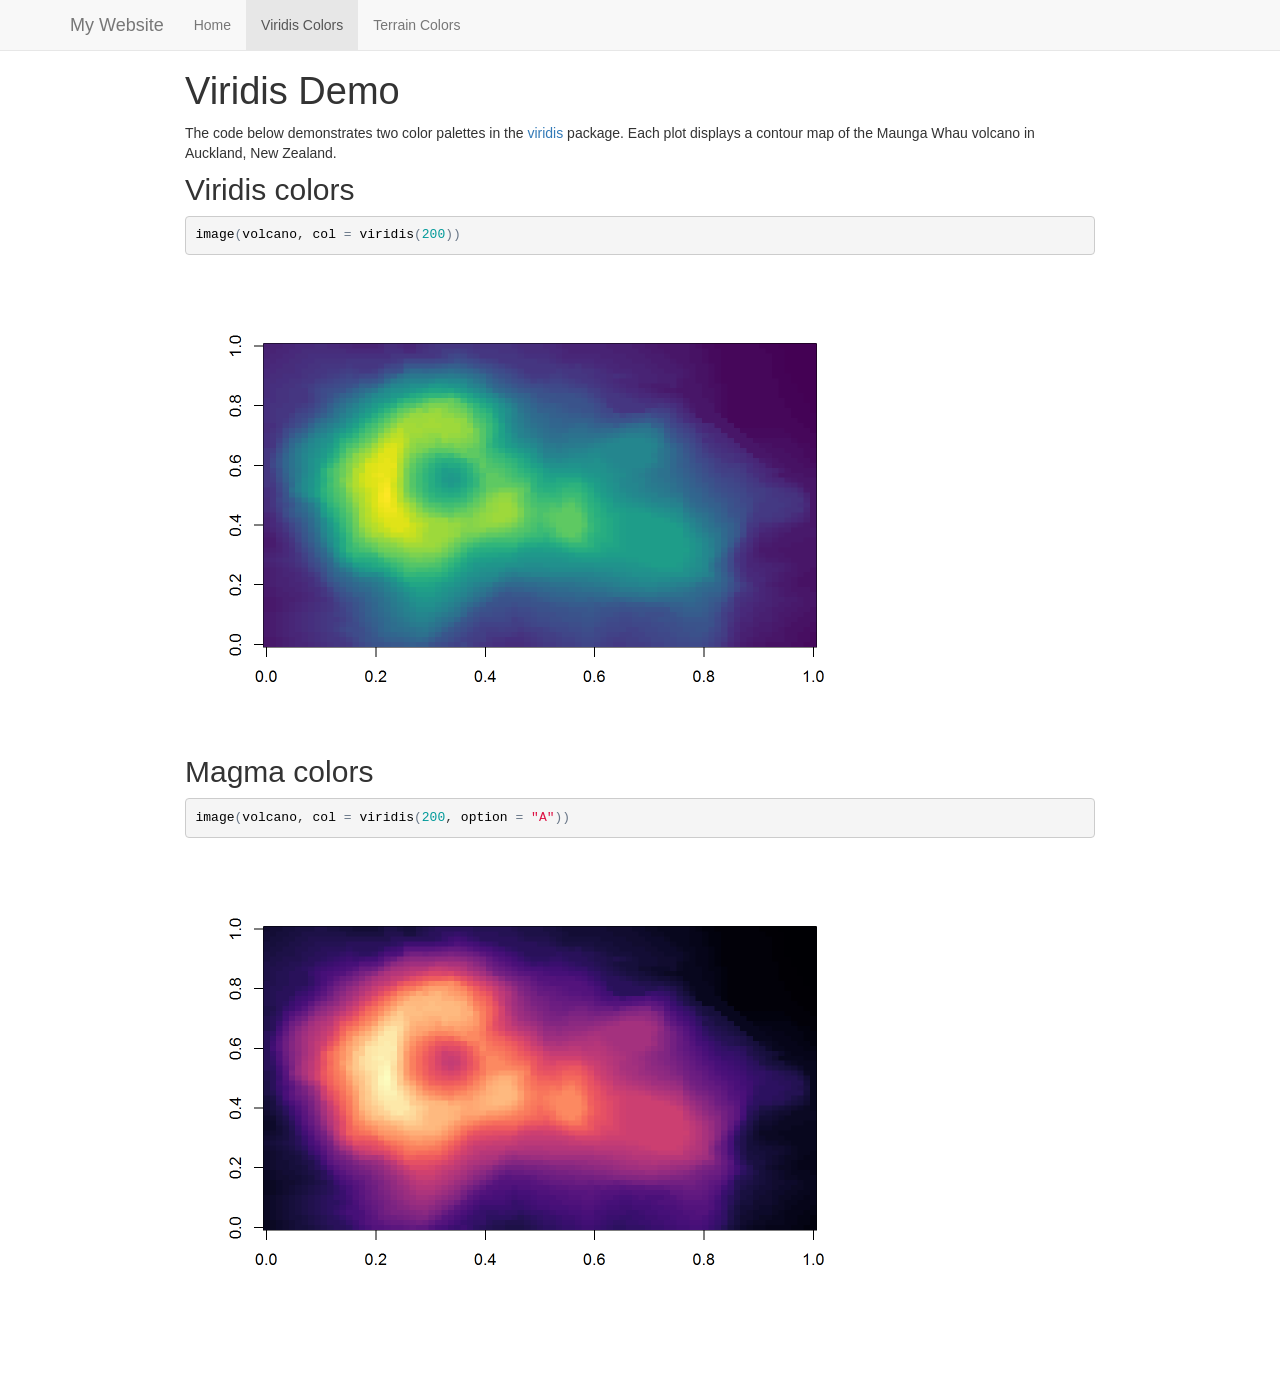
==== 1-example.html @ 26629dda "fixed root directory" ====
<!DOCTYPE html>

<html xmlns="http://www.w3.org/1999/xhtml">

<head>

<meta charset="utf-8">
<meta http-equiv="Content-Type" content="text/html; charset=utf-8" />
<meta name="generator" content="pandoc" />




<title>Viridis Demo</title>

<script src="site_libs/jquery-1.11.3/jquery.min.js"></script>
<meta name="viewport" content="width=device-width, initial-scale=1" />
<link href="site_libs/bootstrap-3.3.5/css/bootstrap.min.css" rel="stylesheet" />
<script src="site_libs/bootstrap-3.3.5/js/bootstrap.min.js"></script>
<script src="site_libs/bootstrap-3.3.5/shim/html5shiv.min.js"></script>
<script src="site_libs/bootstrap-3.3.5/shim/respond.min.js"></script>

<style type="text/css">code{white-space: pre;}</style>
<link rel="stylesheet"
      href="site_libs/highlight/default.css"
      type="text/css" />
<script src="site_libs/highlight/highlight.js"></script>
<style type="text/css">
  pre:not([class]) {
    background-color: white;
  }
</style>
<script type="text/javascript">
if (window.hljs && document.readyState && document.readyState === "complete") {
   window.setTimeout(function() {
      hljs.initHighlighting();
   }, 0);
}
</script>



<style type="text/css">
h1 {
  font-size: 34px;
}
h1.title {
  font-size: 38px;
}
h2 {
  font-size: 30px;
}
h3 {
  font-size: 24px;
}
h4 {
  font-size: 18px;
}
h5 {
  font-size: 16px;
}
h6 {
  font-size: 12px;
}
.table th:not([align]) {
  text-align: left;
}
</style>


</head>

<body>

<style type = "text/css">
.main-container {
  max-width: 940px;
  margin-left: auto;
  margin-right: auto;
}
code {
  color: inherit;
  background-color: rgba(0, 0, 0, 0.04);
}
img {
  max-width:100%;
  height: auto;
}
.tabbed-pane {
  padding-top: 12px;
}
button.code-folding-btn:focus {
  outline: none;
}
</style>


<style type="text/css">
/* padding for bootstrap navbar */
body {
  padding-top: 51px;
  padding-bottom: 40px;
}
/* offset scroll position for anchor links (for fixed navbar)  */
.section h1 {
  padding-top: 56px;
  margin-top: -56px;
}

.section h2 {
  padding-top: 56px;
  margin-top: -56px;
}
.section h3 {
  padding-top: 56px;
  margin-top: -56px;
}
.section h4 {
  padding-top: 56px;
  margin-top: -56px;
}
.section h5 {
  padding-top: 56px;
  margin-top: -56px;
}
.section h6 {
  padding-top: 56px;
  margin-top: -56px;
}
</style>

<script>
// manage active state of menu based on current page
$(document).ready(function () {
  // active menu anchor
  href = window.location.pathname
  href = href.substr(href.lastIndexOf('/') + 1)
  if (href === "")
    href = "index.html";
  var menuAnchor = $('a[href="' + href + '"]');

  // mark it active
  menuAnchor.parent().addClass('active');

  // if it's got a parent navbar menu mark it active as well
  menuAnchor.closest('li.dropdown').addClass('active');
});
</script>


<div class="container-fluid main-container">

<!-- tabsets -->
<script src="site_libs/navigation-1.1/tabsets.js"></script>
<script>
$(document).ready(function () {
  window.buildTabsets("TOC");
});
</script>

<!-- code folding -->






<div class="navbar navbar-default  navbar-fixed-top" role="navigation">
  <div class="container">
    <div class="navbar-header">
      <button type="button" class="navbar-toggle collapsed" data-toggle="collapse" data-target="#navbar">
        <span class="icon-bar"></span>
        <span class="icon-bar"></span>
        <span class="icon-bar"></span>
      </button>
      <a class="navbar-brand" href="index.html">My Website</a>
    </div>
    <div id="navbar" class="navbar-collapse collapse">
      <ul class="nav navbar-nav">
        <li>
  <a href="index.html">Home</a>
</li>
<li>
  <a href="1-example.html">Viridis Colors</a>
</li>
<li>
  <a href="3-inline.html">Terrain Colors</a>
</li>
      </ul>
      <ul class="nav navbar-nav navbar-right">
        
      </ul>
    </div><!--/.nav-collapse -->
  </div><!--/.container -->
</div><!--/.navbar -->

<div class="fluid-row" id="header">



<h1 class="title toc-ignore">Viridis Demo</h1>

</div>


<p>The code below demonstrates two color palettes in the <a href="https://github.com/sjmgarnier/viridis">viridis</a> package. Each plot displays a contour map of the Maunga Whau volcano in Auckland, New Zealand.</p>
<div id="viridis-colors" class="section level2">
<h2>Viridis colors</h2>
<pre class="r"><code>image(volcano, col = viridis(200))</code></pre>
<p><img src="1-example_files/figure-html/unnamed-chunk-2-1.png" width="672" /></p>
</div>
<div id="magma-colors" class="section level2">
<h2>Magma colors</h2>
<pre class="r"><code>image(volcano, col = viridis(200, option = &quot;A&quot;))</code></pre>
<p><img src="1-example_files/figure-html/unnamed-chunk-3-1.png" width="672" /></p>
</div>




</div>

<script>

// add bootstrap table styles to pandoc tables
$(document).ready(function () {
  $('tr.header').parent('thead').parent('table').addClass('table table-condensed');
});


</script>

<!-- dynamically load mathjax for compatibility with self-contained -->
<script>
  (function () {
    var script = document.createElement("script");
    script.type = "text/javascript";
    script.src  = "https://cdn.mathjax.org/mathjax/latest/MathJax.js?config=TeX-AMS-MML_HTMLorMML";
    document.getElementsByTagName("head")[0].appendChild(script);
  })();
</script>

</body>
</html>
---- site_libs/highlight/default.css ----
pre .operator,
pre .paren {
 color: rgb(104, 118, 135)
}

pre .literal {
 color: #990073
}

pre .number {
 color: #099;
}

pre .comment {
 color: #998;
 font-style: italic
}

pre .keyword {
 color: #900;
 font-weight: bold
}

pre .identifier {
 color: rgb(0, 0, 0);
}

pre .string {
 color: #d14;
}
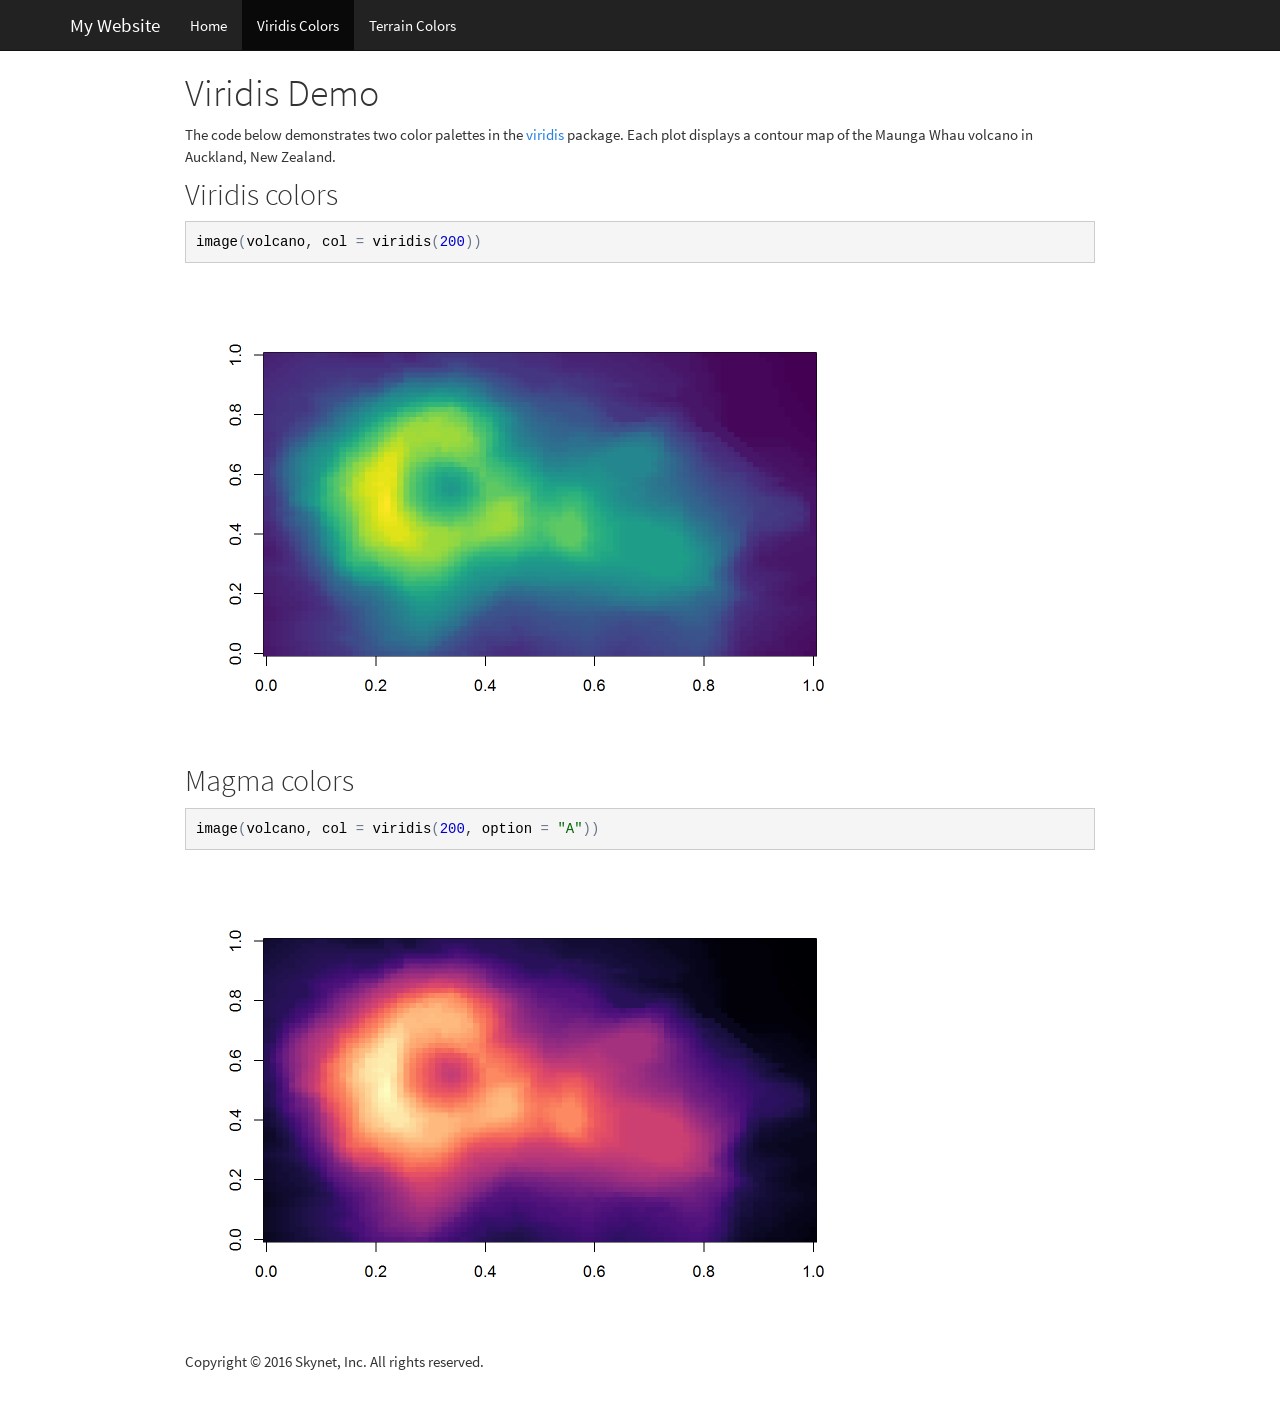
==== commit cde630a9: "added theme, footer, styles.css" ====
--- a/1-example.html
+++ b/1-example.html
@@ -15,14 +15,14 @@
 
 <script src="site_libs/jquery-1.11.3/jquery.min.js"></script>
 <meta name="viewport" content="width=device-width, initial-scale=1" />
-<link href="site_libs/bootstrap-3.3.5/css/bootstrap.min.css" rel="stylesheet" />
+<link href="site_libs/bootstrap-3.3.5/css/cosmo.min.css" rel="stylesheet" />
 <script src="site_libs/bootstrap-3.3.5/js/bootstrap.min.js"></script>
 <script src="site_libs/bootstrap-3.3.5/shim/html5shiv.min.js"></script>
 <script src="site_libs/bootstrap-3.3.5/shim/respond.min.js"></script>
 
 <style type="text/css">code{white-space: pre;}</style>
 <link rel="stylesheet"
-      href="site_libs/highlight/default.css"
+      href="site_libs/highlight/textmate.css"
       type="text/css" />
 <script src="site_libs/highlight/highlight.js"></script>
 <style type="text/css">
@@ -67,6 +67,7 @@
 }
 </style>
 
+<link rel="stylesheet" href="styles.css" type="text/css" />
 
 </head>
 
@@ -215,6 +216,7 @@
 <p><img src="1-example_files/figure-html/unnamed-chunk-3-1.png" width="672" /></p>
 </div>
 
+<p>Copyright &copy; 2016 Skynet, Inc. All rights reserved.</p>
 
 
 
--- a/site_libs/bootstrap-3.3.5/css/cosmo.min.css
+++ b/site_libs/bootstrap-3.3.5/css/cosmo.min.css
@@ -0,0 +1,30 @@
+@font-face {
+  font-family: 'Source Sans Pro';
+  font-style: normal;
+  font-weight: 300;
+  src: url(fonts/SourceSansProLight.ttf) format('truetype');
+}
+@font-face {
+  font-family: 'Source Sans Pro';
+  font-style: normal;
+  font-weight: 400;
+  src: url(fonts/SourceSansPro.ttf) format('truetype');
+}
+@font-face {
+  font-family: 'Source Sans Pro';
+  font-style: normal;
+  font-weight: 700;
+  src: url(fonts/SourceSansProBold.ttf) format('truetype');
+}
+
+/*!
+ * bootswatch v3.3.6
+ * Homepage: http://bootswatch.com
+ * Copyright 2012-2015 Thomas Park
+ * Licensed under MIT
+ * Based on Bootstrap
+*//*!
+ * Bootstrap v3.3.6 (http://getbootstrap.com)
+ * Copyright 2011-2015 Twitter, Inc.
+ * Licensed under MIT (https://github.com/twbs/bootstrap/blob/master/LICENSE)
+ *//*! normalize.css v3.0.3 | MIT License | github.com/necolas/normalize.css */html{font-family:sans-serif;-ms-text-size-adjust:100%;-webkit-text-size-adjust:100%}body{margin:0}article,aside,details,figcaption,figure,footer,header,hgroup,main,menu,nav,section,summary{display:block}audio,canvas,progress,video{display:inline-block;vertical-align:baseline}audio:not([controls]){display:none;height:0}[hidden],template{display:none}a{background-color:transparent}a:active,a:hover{outline:0}abbr[title]{border-bottom:1px dotted}b,strong{font-weight:bold}dfn{font-style:italic}h1{font-size:2em;margin:0.67em 0}mark{background:#ff0;color:#000}small{font-size:80%}sub,sup{font-size:75%;line-height:0;position:relative;vertical-align:baseline}sup{top:-0.5em}sub{bottom:-0.25em}img{border:0}svg:not(:root){overflow:hidden}figure{margin:1em 40px}hr{-webkit-box-sizing:content-box;-moz-box-sizing:content-box;box-sizing:content-box;height:0}pre{overflow:auto}code,kbd,pre,samp{font-family:monospace, monospace;font-size:1em}button,input,optgroup,select,textarea{color:inherit;font:inherit;margin:0}button{overflow:visible}button,select{text-transform:none}button,html input[type="button"],input[type="reset"],input[type="submit"]{-webkit-appearance:button;cursor:pointer}button[disabled],html input[disabled]{cursor:default}button::-moz-focus-inner,input::-moz-focus-inner{border:0;padding:0}input{line-height:normal}input[type="checkbox"],input[type="radio"]{-webkit-box-sizing:border-box;-moz-box-sizing:border-box;box-sizing:border-box;padding:0}input[type="number"]::-webkit-inner-spin-button,input[type="number"]::-webkit-outer-spin-button{height:auto}input[type="search"]{-webkit-appearance:textfield;-webkit-box-sizing:content-box;-moz-box-sizing:content-box;box-sizing:content-box}input[type="search"]::-webkit-search-cancel-button,input[type="search"]::-webkit-search-decoration{-webkit-appearance:none}fieldset{border:1px solid #c0c0c0;margin:0 2px;padding:0.35em 0.625em 0.75em}legend{border:0;padding:0}textarea{overflow:auto}optgroup{font-weight:bold}table{border-collapse:collapse;border-spacing:0}td,th{padding:0}/*! Source: https://github.com/h5bp/html5-boilerplate/blob/master/src/css/main.css */@media print{*,*:before,*:after{background:transparent !important;color:#000 !important;-webkit-box-shadow:none !important;box-shadow:none !important;text-shadow:none !important}a,a:visited{text-decoration:underline}a[href]:after{content:" (" attr(href) ")"}abbr[title]:after{content:" (" attr(title) ")"}a[href^="#"]:after,a[href^="javascript:"]:after{content:""}pre,blockquote{border:1px solid #999;page-break-inside:avoid}thead{display:table-header-group}tr,img{page-break-inside:avoid}img{max-width:100% !important}p,h2,h3{orphans:3;widows:3}h2,h3{page-break-after:avoid}.navbar{display:none}.btn>.caret,.dropup>.btn>.caret{border-top-color:#000 !important}.label{border:1px solid #000}.table{border-collapse:collapse !important}.table td,.table th{background-color:#fff !important}.table-bordered th,.table-bordered td{border:1px solid #ddd !important}}@font-face{font-family:'Glyphicons Halflings';src:url('../fonts/glyphicons-halflings-regular.eot');src:url('../fonts/glyphicons-halflings-regular.eot?#iefix') format('embedded-opentype'),url('../fonts/glyphicons-halflings-regular.woff') format('woff'),url('../fonts/glyphicons-halflings-regular.ttf') format('truetype'),url('../fonts/glyphicons-halflings-regular.svg#glyphicons_halflingsregular') format('svg')}.glyphicon{position:relative;top:1px;display:inline-block;font-family:'Glyphicons Halflings';font-style:normal;font-weight:normal;line-height:1;-webkit-font-smoothing:antialiased;-moz-osx-font-smoothing:grayscale}.glyphicon-asterisk:before{content:"\002a"}.glyphicon-plus:before{content:"\002b"}.glyphicon-euro:before,.glyphicon-eur:before{content:"\20ac"}.glyphicon-minus:before{content:"\2212"}.glyphicon-cloud:before{content:"\2601"}.glyphicon-envelope:before{content:"\2709"}.glyphicon-pencil:before{content:"\270f"}.glyphicon-glass:before{content:"\e001"}.glyphicon-music:before{content:"\e002"}.glyphicon-search:before{content:"\e003"}.glyphicon-heart:before{content:"\e005"}.glyphicon-star:before{content:"\e006"}.glyphicon-star-empty:before{content:"\e007"}.glyphicon-user:before{content:"\e008"}.glyphicon-film:before{content:"\e009"}.glyphicon-th-large:before{content:"\e010"}.glyphicon-th:before{content:"\e011"}.glyphicon-th-list:before{content:"\e012"}.glyphicon-ok:before{content:"\e013"}.glyphicon-remove:before{content:"\e014"}.glyphicon-zoom-in:before{content:"\e015"}.glyphicon-zoom-out:before{content:"\e016"}.glyphicon-off:before{content:"\e017"}.glyphicon-signal:before{content:"\e018"}.glyphicon-cog:before{content:"\e019"}.glyphicon-trash:before{content:"\e020"}.glyphicon-home:before{content:"\e021"}.glyphicon-file:before{content:"\e022"}.glyphicon-time:before{content:"\e023"}.glyphicon-road:before{content:"\e024"}.glyphicon-download-alt:before{content:"\e025"}.glyphicon-download:before{content:"\e026"}.glyphicon-upload:before{content:"\e027"}.glyphicon-inbox:before{content:"\e028"}.glyphicon-play-circle:before{content:"\e029"}.glyphicon-repeat:before{content:"\e030"}.glyphicon-refresh:before{content:"\e031"}.glyphicon-list-alt:before{content:"\e032"}.glyphicon-lock:before{content:"\e033"}.glyphicon-flag:before{content:"\e034"}.glyphicon-headphones:before{content:"\e035"}.glyphicon-volume-off:before{content:"\e036"}.glyphicon-volume-down:before{content:"\e037"}.glyphicon-volume-up:before{content:"\e038"}.glyphicon-qrcode:before{content:"\e039"}.glyphicon-barcode:before{content:"\e040"}.glyphicon-tag:before{content:"\e041"}.glyphicon-tags:before{content:"\e042"}.glyphicon-book:before{content:"\e043"}.glyphicon-bookmark:before{content:"\e044"}.glyphicon-print:before{content:"\e045"}.glyphicon-camera:before{content:"\e046"}.glyphicon-font:before{content:"\e047"}.glyphicon-bold:before{content:"\e048"}.glyphicon-italic:before{content:"\e049"}.glyphicon-text-height:before{content:"\e050"}.glyphicon-text-width:before{content:"\e051"}.glyphicon-align-left:before{content:"\e052"}.glyphicon-align-center:before{content:"\e053"}.glyphicon-align-right:before{content:"\e054"}.glyphicon-align-justify:before{content:"\e055"}.glyphicon-list:before{content:"\e056"}.glyphicon-indent-left:before{content:"\e057"}.glyphicon-indent-right:before{content:"\e058"}.glyphicon-facetime-video:before{content:"\e059"}.glyphicon-picture:before{content:"\e060"}.glyphicon-map-marker:before{content:"\e062"}.glyphicon-adjust:before{content:"\e063"}.glyphicon-tint:before{content:"\e064"}.glyphicon-edit:before{content:"\e065"}.glyphicon-share:before{content:"\e066"}.glyphicon-check:before{content:"\e067"}.glyphicon-move:before{content:"\e068"}.glyphicon-step-backward:before{content:"\e069"}.glyphicon-fast-backward:before{content:"\e070"}.glyphicon-backward:before{content:"\e071"}.glyphicon-play:before{content:"\e072"}.glyphicon-pause:before{content:"\e073"}.glyphicon-stop:before{content:"\e074"}.glyphicon-forward:before{content:"\e075"}.glyphicon-fast-forward:before{content:"\e076"}.glyphicon-step-forward:before{content:"\e077"}.glyphicon-eject:before{content:"\e078"}.glyphicon-chevron-left:before{content:"\e079"}.glyphicon-chevron-right:before{content:"\e080"}.glyphicon-plus-sign:before{content:"\e081"}.glyphicon-minus-sign:before{content:"\e082"}.glyphicon-remove-sign:before{content:"\e083"}.glyphicon-ok-sign:before{content:"\e084"}.glyphicon-question-sign:before{content:"\e085"}.glyphicon-info-sign:before{content:"\e086"}.glyphicon-screenshot:before{content:"\e087"}.glyphicon-remove-circle:before{content:"\e088"}.glyphicon-ok-circle:before{content:"\e089"}.glyphicon-ban-circle:before{content:"\e090"}.glyphicon-arrow-left:before{content:"\e091"}.glyphicon-arrow-right:before{content:"\e092"}.glyphicon-arrow-up:before{content:"\e093"}.glyphicon-arrow-down:before{content:"\e094"}.glyphicon-share-alt:before{content:"\e095"}.glyphicon-resize-full:before{content:"\e096"}.glyphicon-resize-small:before{content:"\e097"}.glyphicon-exclamation-sign:before{content:"\e101"}.glyphicon-gift:before{content:"\e102"}.glyphicon-leaf:before{content:"\e103"}.glyphicon-fire:before{content:"\e104"}.glyphicon-eye-open:before{content:"\e105"}.glyphicon-eye-close:before{content:"\e106"}.glyphicon-warning-sign:before{content:"\e107"}.glyphicon-plane:before{content:"\e108"}.glyphicon-calendar:before{content:"\e109"}.glyphicon-random:before{content:"\e110"}.glyphicon-comment:before{content:"\e111"}.glyphicon-magnet:before{content:"\e112"}.glyphicon-chevron-up:before{content:"\e113"}.glyphicon-chevron-down:before{content:"\e114"}.glyphicon-retweet:before{content:"\e115"}.glyphicon-shopping-cart:before{content:"\e116"}.glyphicon-folder-close:before{content:"\e117"}.glyphicon-folder-open:before{content:"\e118"}.glyphicon-resize-vertical:before{content:"\e119"}.glyphicon-resize-horizontal:before{content:"\e120"}.glyphicon-hdd:before{content:"\e121"}.glyphicon-bullhorn:before{content:"\e122"}.glyphicon-bell:before{content:"\e123"}.glyphicon-certificate:before{content:"\e124"}.glyphicon-thumbs-up:before{content:"\e125"}.glyphicon-thumbs-down:before{content:"\e126"}.glyphicon-hand-right:before{content:"\e127"}.glyphicon-hand-left:before{content:"\e128"}.glyphicon-hand-up:before{content:"\e129"}.glyphicon-hand-down:before{content:"\e130"}.glyphicon-circle-arrow-right:before{content:"\e131"}.glyphicon-circle-arrow-left:before{content:"\e132"}.glyphicon-circle-arrow-up:before{content:"\e133"}.glyphicon-circle-arrow-down:before{content:"\e134"}.glyphicon-globe:before{content:"\e135"}.glyphicon-wrench:before{content:"\e136"}.glyphicon-tasks:before{content:"\e137"}.glyphicon-filter:before{content:"\e138"}.glyphicon-briefcase:before{content:"\e139"}.glyphicon-fullscreen:before{content:"\e140"}.glyphicon-dashboard:before{content:"\e141"}.glyphicon-paperclip:before{content:"\e142"}.glyphicon-heart-empty:before{content:"\e143"}.glyphicon-link:before{content:"\e144"}.glyphicon-phone:before{content:"\e145"}.glyphicon-pushpin:before{content:"\e146"}.glyphicon-usd:before{content:"\e148"}.glyphicon-gbp:before{content:"\e149"}.glyphicon-sort:before{content:"\e150"}.glyphicon-sort-by-alphabet:before{content:"\e151"}.glyphicon-sort-by-alphabet-alt:before{content:"\e152"}.glyphicon-sort-by-order:before{content:"\e153"}.glyphicon-sort-by-order-alt:before{content:"\e154"}.glyphicon-sort-by-attributes:before{content:"\e155"}.glyphicon-sort-by-attributes-alt:before{content:"\e156"}.glyphicon-unchecked:before{content:"\e157"}.glyphicon-expand:before{content:"\e158"}.glyphicon-collapse-down:before{content:"\e159"}.glyphicon-collapse-up:before{content:"\e160"}.glyphicon-log-in:before{content:"\e161"}.glyphicon-flash:before{content:"\e162"}.glyphicon-log-out:before{content:"\e163"}.glyphicon-new-window:before{content:"\e164"}.glyphicon-record:before{content:"\e165"}.glyphicon-save:before{content:"\e166"}.glyphicon-open:before{content:"\e167"}.glyphicon-saved:before{content:"\e168"}.glyphicon-import:before{content:"\e169"}.glyphicon-export:before{content:"\e170"}.glyphicon-send:before{content:"\e171"}.glyphicon-floppy-disk:before{content:"\e172"}.glyphicon-floppy-saved:before{content:"\e173"}.glyphicon-floppy-remove:before{content:"\e174"}.glyphicon-floppy-save:before{content:"\e175"}.glyphicon-floppy-open:before{content:"\e176"}.glyphicon-credit-card:before{content:"\e177"}.glyphicon-transfer:before{content:"\e178"}.glyphicon-cutlery:before{content:"\e179"}.glyphicon-header:before{content:"\e180"}.glyphicon-compressed:before{content:"\e181"}.glyphicon-earphone:before{content:"\e182"}.glyphicon-phone-alt:before{content:"\e183"}.glyphicon-tower:before{content:"\e184"}.glyphicon-stats:before{content:"\e185"}.glyphicon-sd-video:before{content:"\e186"}.glyphicon-hd-video:before{content:"\e187"}.glyphicon-subtitles:before{content:"\e188"}.glyphicon-sound-stereo:before{content:"\e189"}.glyphicon-sound-dolby:before{content:"\e190"}.glyphicon-sound-5-1:before{content:"\e191"}.glyphicon-sound-6-1:before{content:"\e192"}.glyphicon-sound-7-1:before{content:"\e193"}.glyphicon-copyright-mark:before{content:"\e194"}.glyphicon-registration-mark:before{content:"\e195"}.glyphicon-cloud-download:before{content:"\e197"}.glyphicon-cloud-upload:before{content:"\e198"}.glyphicon-tree-conifer:before{content:"\e199"}.glyphicon-tree-deciduous:before{content:"\e200"}.glyphicon-cd:before{content:"\e201"}.glyphicon-save-file:before{content:"\e202"}.glyphicon-open-file:before{content:"\e203"}.glyphicon-level-up:before{content:"\e204"}.glyphicon-copy:before{content:"\e205"}.glyphicon-paste:before{content:"\e206"}.glyphicon-alert:before{content:"\e209"}.glyphicon-equalizer:before{content:"\e210"}.glyphicon-king:before{content:"\e211"}.glyphicon-queen:before{content:"\e212"}.glyphicon-pawn:before{content:"\e213"}.glyphicon-bishop:before{content:"\e214"}.glyphicon-knight:before{content:"\e215"}.glyphicon-baby-formula:before{content:"\e216"}.glyphicon-tent:before{content:"\26fa"}.glyphicon-blackboard:before{content:"\e218"}.glyphicon-bed:before{content:"\e219"}.glyphicon-apple:before{content:"\f8ff"}.glyphicon-erase:before{content:"\e221"}.glyphicon-hourglass:before{content:"\231b"}.glyphicon-lamp:before{content:"\e223"}.glyphicon-duplicate:before{content:"\e224"}.glyphicon-piggy-bank:before{content:"\e225"}.glyphicon-scissors:before{content:"\e226"}.glyphicon-bitcoin:before{content:"\e227"}.glyphicon-btc:before{content:"\e227"}.glyphicon-xbt:before{content:"\e227"}.glyphicon-yen:before{content:"\00a5"}.glyphicon-jpy:before{content:"\00a5"}.glyphicon-ruble:before{content:"\20bd"}.glyphicon-rub:before{content:"\20bd"}.glyphicon-scale:before{content:"\e230"}.glyphicon-ice-lolly:before{content:"\e231"}.glyphicon-ice-lolly-tasted:before{content:"\e232"}.glyphicon-education:before{content:"\e233"}.glyphicon-option-horizontal:before{content:"\e234"}.glyphicon-option-vertical:before{content:"\e235"}.glyphicon-menu-hamburger:before{content:"\e236"}.glyphicon-modal-window:before{content:"\e237"}.glyphicon-oil:before{content:"\e238"}.glyphicon-grain:before{content:"\e239"}.glyphicon-sunglasses:before{content:"\e240"}.glyphicon-text-size:before{content:"\e241"}.glyphicon-text-color:before{content:"\e242"}.glyphicon-text-background:before{content:"\e243"}.glyphicon-object-align-top:before{content:"\e244"}.glyphicon-object-align-bottom:before{content:"\e245"}.glyphicon-object-align-horizontal:before{content:"\e246"}.glyphicon-object-align-left:before{content:"\e247"}.glyphicon-object-align-vertical:before{content:"\e248"}.glyphicon-object-align-right:before{content:"\e249"}.glyphicon-triangle-right:before{content:"\e250"}.glyphicon-triangle-left:before{content:"\e251"}.glyphicon-triangle-bottom:before{content:"\e252"}.glyphicon-triangle-top:before{content:"\e253"}.glyphicon-console:before{content:"\e254"}.glyphicon-superscript:before{content:"\e255"}.glyphicon-subscript:before{content:"\e256"}.glyphicon-menu-left:before{content:"\e257"}.glyphicon-menu-right:before{content:"\e258"}.glyphicon-menu-down:before{content:"\e259"}.glyphicon-menu-up:before{content:"\e260"}*{-webkit-box-sizing:border-box;-moz-box-sizing:border-box;box-sizing:border-box}*:before,*:after{-webkit-box-sizing:border-box;-moz-box-sizing:border-box;box-sizing:border-box}html{font-size:10px;-webkit-tap-highlight-color:rgba(0,0,0,0)}body{font-family:"Source Sans Pro",Calibri,Candara,Arial,sans-serif;font-size:15px;line-height:1.42857143;color:#333333;background-color:#ffffff}input,button,select,textarea{font-family:inherit;font-size:inherit;line-height:inherit}a{color:#2780e3;text-decoration:none}a:hover,a:focus{color:#165ba8;text-decoration:underline}a:focus{outline:thin dotted;outline:5px auto -webkit-focus-ring-color;outline-offset:-2px}figure{margin:0}img{vertical-align:middle}.img-responsive,.thumbnail>img,.thumbnail a>img,.carousel-inner>.item>img,.carousel-inner>.item>a>img{display:block;max-width:100%;height:auto}.img-rounded{border-radius:0}.img-thumbnail{padding:4px;line-height:1.42857143;background-color:#ffffff;border:1px solid #dddddd;border-radius:0;-webkit-transition:all .2s ease-in-out;-o-transition:all .2s ease-in-out;transition:all .2s ease-in-out;display:inline-block;max-width:100%;height:auto}.img-circle{border-radius:50%}hr{margin-top:21px;margin-bottom:21px;border:0;border-top:1px solid #e6e6e6}.sr-only{position:absolute;width:1px;height:1px;margin:-1px;padding:0;overflow:hidden;clip:rect(0, 0, 0, 0);border:0}.sr-only-focusable:active,.sr-only-focusable:focus{position:static;width:auto;height:auto;margin:0;overflow:visible;clip:auto}[role="button"]{cursor:pointer}h1,h2,h3,h4,h5,h6,.h1,.h2,.h3,.h4,.h5,.h6{font-family:"Source Sans Pro",Calibri,Candara,Arial,sans-serif;font-weight:300;line-height:1.1;color:inherit}h1 small,h2 small,h3 small,h4 small,h5 small,h6 small,.h1 small,.h2 small,.h3 small,.h4 small,.h5 small,.h6 small,h1 .small,h2 .small,h3 .small,h4 .small,h5 .small,h6 .small,.h1 .small,.h2 .small,.h3 .small,.h4 .small,.h5 .small,.h6 .small{font-weight:normal;line-height:1;color:#999999}h1,.h1,h2,.h2,h3,.h3{margin-top:21px;margin-bottom:10.5px}h1 small,.h1 small,h2 small,.h2 small,h3 small,.h3 small,h1 .small,.h1 .small,h2 .small,.h2 .small,h3 .small,.h3 .small{font-size:65%}h4,.h4,h5,.h5,h6,.h6{margin-top:10.5px;margin-bottom:10.5px}h4 small,.h4 small,h5 small,.h5 small,h6 small,.h6 small,h4 .small,.h4 .small,h5 .small,.h5 .small,h6 .small,.h6 .small{font-size:75%}h1,.h1{font-size:39px}h2,.h2{font-size:32px}h3,.h3{font-size:26px}h4,.h4{font-size:19px}h5,.h5{font-size:15px}h6,.h6{font-size:13px}p{margin:0 0 10.5px}.lead{margin-bottom:21px;font-size:17px;font-weight:300;line-height:1.4}@media (min-width:768px){.lead{font-size:22.5px}}small,.small{font-size:86%}mark,.mark{background-color:#ff7518;padding:.2em}.text-left{text-align:left}.text-right{text-align:right}.text-center{text-align:center}.text-justify{text-align:justify}.text-nowrap{white-space:nowrap}.text-lowercase{text-transform:lowercase}.text-uppercase{text-transform:uppercase}.text-capitalize{text-transform:capitalize}.text-muted{color:#999999}.text-primary{color:#2780e3}a.text-primary:hover,a.text-primary:focus{color:#1967be}.text-success{color:#ffffff}a.text-success:hover,a.text-success:focus{color:#e6e6e6}.text-info{color:#ffffff}a.text-info:hover,a.text-info:focus{color:#e6e6e6}.text-warning{color:#ffffff}a.text-warning:hover,a.text-warning:focus{color:#e6e6e6}.text-danger{color:#ffffff}a.text-danger:hover,a.text-danger:focus{color:#e6e6e6}.bg-primary{color:#fff;background-color:#2780e3}a.bg-primary:hover,a.bg-primary:focus{background-color:#1967be}.bg-success{background-color:#3fb618}a.bg-success:hover,a.bg-success:focus{background-color:#2f8912}.bg-info{background-color:#9954bb}a.bg-info:hover,a.bg-info:focus{background-color:#7e3f9d}.bg-warning{background-color:#ff7518}a.bg-warning:hover,a.bg-warning:focus{background-color:#e45c00}.bg-danger{background-color:#ff0039}a.bg-danger:hover,a.bg-danger:focus{background-color:#cc002e}.page-header{padding-bottom:9.5px;margin:42px 0 21px;border-bottom:1px solid #e6e6e6}ul,ol{margin-top:0;margin-bottom:10.5px}ul ul,ol ul,ul ol,ol ol{margin-bottom:0}.list-unstyled{padding-left:0;list-style:none}.list-inline{padding-left:0;list-style:none;margin-left:-5px}.list-inline>li{display:inline-block;padding-left:5px;padding-right:5px}dl{margin-top:0;margin-bottom:21px}dt,dd{line-height:1.42857143}dt{font-weight:bold}dd{margin-left:0}@media (min-width:768px){.dl-horizontal dt{float:left;width:160px;clear:left;text-align:right;overflow:hidden;text-overflow:ellipsis;white-space:nowrap}.dl-horizontal dd{margin-left:180px}}abbr[title],abbr[data-original-title]{cursor:help;border-bottom:1px dotted #999999}.initialism{font-size:90%;text-transform:uppercase}blockquote{padding:10.5px 21px;margin:0 0 21px;font-size:18.75px;border-left:5px solid #e6e6e6}blockquote p:last-child,blockquote ul:last-child,blockquote ol:last-child{margin-bottom:0}blockquote footer,blockquote small,blockquote .small{display:block;font-size:80%;line-height:1.42857143;color:#999999}blockquote footer:before,blockquote small:before,blockquote .small:before{content:'\2014 \00A0'}.blockquote-reverse,blockquote.pull-right{padding-right:15px;padding-left:0;border-right:5px solid #e6e6e6;border-left:0;text-align:right}.blockquote-reverse footer:before,blockquote.pull-right footer:before,.blockquote-reverse small:before,blockquote.pull-right small:before,.blockquote-reverse .small:before,blockquote.pull-right .small:before{content:''}.blockquote-reverse footer:after,blockquote.pull-right footer:after,.blockquote-reverse small:after,blockquote.pull-right small:after,.blockquote-reverse .small:after,blockquote.pull-right .small:after{content:'\00A0 \2014'}address{margin-bottom:21px;font-style:normal;line-height:1.42857143}code,kbd,pre,samp{font-family:monospace}code{padding:2px 4px;font-size:90%;color:#c7254e;background-color:#f9f2f4;border-radius:0}kbd{padding:2px 4px;font-size:90%;color:#ffffff;background-color:#333333;border-radius:0;-webkit-box-shadow:inset 0 -1px 0 rgba(0,0,0,0.25);box-shadow:inset 0 -1px 0 rgba(0,0,0,0.25)}kbd kbd{padding:0;font-size:100%;font-weight:bold;-webkit-box-shadow:none;box-shadow:none}pre{display:block;padding:10px;margin:0 0 10.5px;font-size:14px;line-height:1.42857143;word-break:break-all;word-wrap:break-word;color:#333333;background-color:#f5f5f5;border:1px solid #cccccc;border-radius:0}pre code{padding:0;font-size:inherit;color:inherit;white-space:pre-wrap;background-color:transparent;border-radius:0}.pre-scrollable{max-height:340px;overflow-y:scroll}.container{margin-right:auto;margin-left:auto;padding-left:15px;padding-right:15px}@media (min-width:768px){.container{width:750px}}@media (min-width:992px){.container{width:970px}}@media (min-width:1200px){.container{width:1170px}}.container-fluid{margin-right:auto;margin-left:auto;padding-left:15px;padding-right:15px}.row{margin-left:-15px;margin-right:-15px}.col-xs-1,.col-sm-1,.col-md-1,.col-lg-1,.col-xs-2,.col-sm-2,.col-md-2,.col-lg-2,.col-xs-3,.col-sm-3,.col-md-3,.col-lg-3,.col-xs-4,.col-sm-4,.col-md-4,.col-lg-4,.col-xs-5,.col-sm-5,.col-md-5,.col-lg-5,.col-xs-6,.col-sm-6,.col-md-6,.col-lg-6,.col-xs-7,.col-sm-7,.col-md-7,.col-lg-7,.col-xs-8,.col-sm-8,.col-md-8,.col-lg-8,.col-xs-9,.col-sm-9,.col-md-9,.col-lg-9,.col-xs-10,.col-sm-10,.col-md-10,.col-lg-10,.col-xs-11,.col-sm-11,.col-md-11,.col-lg-11,.col-xs-12,.col-sm-12,.col-md-12,.col-lg-12{position:relative;min-height:1px;padding-left:15px;padding-right:15px}.col-xs-1,.col-xs-2,.col-xs-3,.col-xs-4,.col-xs-5,.col-xs-6,.col-xs-7,.col-xs-8,.col-xs-9,.col-xs-10,.col-xs-11,.col-xs-12{float:left}.col-xs-12{width:100%}.col-xs-11{width:91.66666667%}.col-xs-10{width:83.33333333%}.col-xs-9{width:75%}.col-xs-8{width:66.66666667%}.col-xs-7{width:58.33333333%}.col-xs-6{width:50%}.col-xs-5{width:41.66666667%}.col-xs-4{width:33.33333333%}.col-xs-3{width:25%}.col-xs-2{width:16.66666667%}.col-xs-1{width:8.33333333%}.col-xs-pull-12{right:100%}.col-xs-pull-11{right:91.66666667%}.col-xs-pull-10{right:83.33333333%}.col-xs-pull-9{right:75%}.col-xs-pull-8{right:66.66666667%}.col-xs-pull-7{right:58.33333333%}.col-xs-pull-6{right:50%}.col-xs-pull-5{right:41.66666667%}.col-xs-pull-4{right:33.33333333%}.col-xs-pull-3{right:25%}.col-xs-pull-2{right:16.66666667%}.col-xs-pull-1{right:8.33333333%}.col-xs-pull-0{right:auto}.col-xs-push-12{left:100%}.col-xs-push-11{left:91.66666667%}.col-xs-push-10{left:83.33333333%}.col-xs-push-9{left:75%}.col-xs-push-8{left:66.66666667%}.col-xs-push-7{left:58.33333333%}.col-xs-push-6{left:50%}.col-xs-push-5{left:41.66666667%}.col-xs-push-4{left:33.33333333%}.col-xs-push-3{left:25%}.col-xs-push-2{left:16.66666667%}.col-xs-push-1{left:8.33333333%}.col-xs-push-0{left:auto}.col-xs-offset-12{margin-left:100%}.col-xs-offset-11{margin-left:91.66666667%}.col-xs-offset-10{margin-left:83.33333333%}.col-xs-offset-9{margin-left:75%}.col-xs-offset-8{margin-left:66.66666667%}.col-xs-offset-7{margin-left:58.33333333%}.col-xs-offset-6{margin-left:50%}.col-xs-offset-5{margin-left:41.66666667%}.col-xs-offset-4{margin-left:33.33333333%}.col-xs-offset-3{margin-left:25%}.col-xs-offset-2{margin-left:16.66666667%}.col-xs-offset-1{margin-left:8.33333333%}.col-xs-offset-0{margin-left:0%}@media (min-width:768px){.col-sm-1,.col-sm-2,.col-sm-3,.col-sm-4,.col-sm-5,.col-sm-6,.col-sm-7,.col-sm-8,.col-sm-9,.col-sm-10,.col-sm-11,.col-sm-12{float:left}.col-sm-12{width:100%}.col-sm-11{width:91.66666667%}.col-sm-10{width:83.33333333%}.col-sm-9{width:75%}.col-sm-8{width:66.66666667%}.col-sm-7{width:58.33333333%}.col-sm-6{width:50%}.col-sm-5{width:41.66666667%}.col-sm-4{width:33.33333333%}.col-sm-3{width:25%}.col-sm-2{width:16.66666667%}.col-sm-1{width:8.33333333%}.col-sm-pull-12{right:100%}.col-sm-pull-11{right:91.66666667%}.col-sm-pull-10{right:83.33333333%}.col-sm-pull-9{right:75%}.col-sm-pull-8{right:66.66666667%}.col-sm-pull-7{right:58.33333333%}.col-sm-pull-6{right:50%}.col-sm-pull-5{right:41.66666667%}.col-sm-pull-4{right:33.33333333%}.col-sm-pull-3{right:25%}.col-sm-pull-2{right:16.66666667%}.col-sm-pull-1{right:8.33333333%}.col-sm-pull-0{right:auto}.col-sm-push-12{left:100%}.col-sm-push-11{left:91.66666667%}.col-sm-push-10{left:83.33333333%}.col-sm-push-9{left:75%}.col-sm-push-8{left:66.66666667%}.col-sm-push-7{left:58.33333333%}.col-sm-push-6{left:50%}.col-sm-push-5{left:41.66666667%}.col-sm-push-4{left:33.33333333%}.col-sm-push-3{left:25%}.col-sm-push-2{left:16.66666667%}.col-sm-push-1{left:8.33333333%}.col-sm-push-0{left:auto}.col-sm-offset-12{margin-left:100%}.col-sm-offset-11{margin-left:91.66666667%}.col-sm-offset-10{margin-left:83.33333333%}.col-sm-offset-9{margin-left:75%}.col-sm-offset-8{margin-left:66.66666667%}.col-sm-offset-7{margin-left:58.33333333%}.col-sm-offset-6{margin-left:50%}.col-sm-offset-5{margin-left:41.66666667%}.col-sm-offset-4{margin-left:33.33333333%}.col-sm-offset-3{margin-left:25%}.col-sm-offset-2{margin-left:16.66666667%}.col-sm-offset-1{margin-left:8.33333333%}.col-sm-offset-0{margin-left:0%}}@media (min-width:992px){.col-md-1,.col-md-2,.col-md-3,.col-md-4,.col-md-5,.col-md-6,.col-md-7,.col-md-8,.col-md-9,.col-md-10,.col-md-11,.col-md-12{float:left}.col-md-12{width:100%}.col-md-11{width:91.66666667%}.col-md-10{width:83.33333333%}.col-md-9{width:75%}.col-md-8{width:66.66666667%}.col-md-7{width:58.33333333%}.col-md-6{width:50%}.col-md-5{width:41.66666667%}.col-md-4{width:33.33333333%}.col-md-3{width:25%}.col-md-2{width:16.66666667%}.col-md-1{width:8.33333333%}.col-md-pull-12{right:100%}.col-md-pull-11{right:91.66666667%}.col-md-pull-10{right:83.33333333%}.col-md-pull-9{right:75%}.col-md-pull-8{right:66.66666667%}.col-md-pull-7{right:58.33333333%}.col-md-pull-6{right:50%}.col-md-pull-5{right:41.66666667%}.col-md-pull-4{right:33.33333333%}.col-md-pull-3{right:25%}.col-md-pull-2{right:16.66666667%}.col-md-pull-1{right:8.33333333%}.col-md-pull-0{right:auto}.col-md-push-12{left:100%}.col-md-push-11{left:91.66666667%}.col-md-push-10{left:83.33333333%}.col-md-push-9{left:75%}.col-md-push-8{left:66.66666667%}.col-md-push-7{left:58.33333333%}.col-md-push-6{left:50%}.col-md-push-5{left:41.66666667%}.col-md-push-4{left:33.33333333%}.col-md-push-3{left:25%}.col-md-push-2{left:16.66666667%}.col-md-push-1{left:8.33333333%}.col-md-push-0{left:auto}.col-md-offset-12{margin-left:100%}.col-md-offset-11{margin-left:91.66666667%}.col-md-offset-10{margin-left:83.33333333%}.col-md-offset-9{margin-left:75%}.col-md-offset-8{margin-left:66.66666667%}.col-md-offset-7{margin-left:58.33333333%}.col-md-offset-6{margin-left:50%}.col-md-offset-5{margin-left:41.66666667%}.col-md-offset-4{margin-left:33.33333333%}.col-md-offset-3{margin-left:25%}.col-md-offset-2{margin-left:16.66666667%}.col-md-offset-1{margin-left:8.33333333%}.col-md-offset-0{margin-left:0%}}@media (min-width:1200px){.col-lg-1,.col-lg-2,.col-lg-3,.col-lg-4,.col-lg-5,.col-lg-6,.col-lg-7,.col-lg-8,.col-lg-9,.col-lg-10,.col-lg-11,.col-lg-12{float:left}.col-lg-12{width:100%}.col-lg-11{width:91.66666667%}.col-lg-10{width:83.33333333%}.col-lg-9{width:75%}.col-lg-8{width:66.66666667%}.col-lg-7{width:58.33333333%}.col-lg-6{width:50%}.col-lg-5{width:41.66666667%}.col-lg-4{width:33.33333333%}.col-lg-3{width:25%}.col-lg-2{width:16.66666667%}.col-lg-1{width:8.33333333%}.col-lg-pull-12{right:100%}.col-lg-pull-11{right:91.66666667%}.col-lg-pull-10{right:83.33333333%}.col-lg-pull-9{right:75%}.col-lg-pull-8{right:66.66666667%}.col-lg-pull-7{right:58.33333333%}.col-lg-pull-6{right:50%}.col-lg-pull-5{right:41.66666667%}.col-lg-pull-4{right:33.33333333%}.col-lg-pull-3{right:25%}.col-lg-pull-2{right:16.66666667%}.col-lg-pull-1{right:8.33333333%}.col-lg-pull-0{right:auto}.col-lg-push-12{left:100%}.col-lg-push-11{left:91.66666667%}.col-lg-push-10{left:83.33333333%}.col-lg-push-9{left:75%}.col-lg-push-8{left:66.66666667%}.col-lg-push-7{left:58.33333333%}.col-lg-push-6{left:50%}.col-lg-push-5{left:41.66666667%}.col-lg-push-4{left:33.33333333%}.col-lg-push-3{left:25%}.col-lg-push-2{left:16.66666667%}.col-lg-push-1{left:8.33333333%}.col-lg-push-0{left:auto}.col-lg-offset-12{margin-left:100%}.col-lg-offset-11{margin-left:91.66666667%}.col-lg-offset-10{margin-left:83.33333333%}.col-lg-offset-9{margin-left:75%}.col-lg-offset-8{margin-left:66.66666667%}.col-lg-offset-7{margin-left:58.33333333%}.col-lg-offset-6{margin-left:50%}.col-lg-offset-5{margin-left:41.66666667%}.col-lg-offset-4{margin-left:33.33333333%}.col-lg-offset-3{margin-left:25%}.col-lg-offset-2{margin-left:16.66666667%}.col-lg-offset-1{margin-left:8.33333333%}.col-lg-offset-0{margin-left:0%}}table{background-color:transparent}caption{padding-top:8px;padding-bottom:8px;color:#999999;text-align:left}th{}.table{width:100%;max-width:100%;margin-bottom:21px}.table>thead>tr>th,.table>tbody>tr>th,.table>tfoot>tr>th,.table>thead>tr>td,.table>tbody>tr>td,.table>tfoot>tr>td{padding:8px;line-height:1.42857143;vertical-align:top;border-top:1px solid #dddddd}.table>thead>tr>th{vertical-align:bottom;border-bottom:2px solid #dddddd}.table>caption+thead>tr:first-child>th,.table>colgroup+thead>tr:first-child>th,.table>thead:first-child>tr:first-child>th,.table>caption+thead>tr:first-child>td,.table>colgroup+thead>tr:first-child>td,.table>thead:first-child>tr:first-child>td{border-top:0}.table>tbody+tbody{border-top:2px solid #dddddd}.table .table{background-color:#ffffff}.table-condensed>thead>tr>th,.table-condensed>tbody>tr>th,.table-condensed>tfoot>tr>th,.table-condensed>thead>tr>td,.table-condensed>tbody>tr>td,.table-condensed>tfoot>tr>td{padding:5px}.table-bordered{border:1px solid #dddddd}.table-bordered>thead>tr>th,.table-bordered>tbody>tr>th,.table-bordered>tfoot>tr>th,.table-bordered>thead>tr>td,.table-bordered>tbody>tr>td,.table-bordered>tfoot>tr>td{border:1px solid #dddddd}.table-bordered>thead>tr>th,.table-bordered>thead>tr>td{border-bottom-width:2px}.table-striped>tbody>tr:nth-of-type(odd){background-color:#f9f9f9}.table-hover>tbody>tr:hover{background-color:#f5f5f5}table col[class*="col-"]{position:static;float:none;display:table-column}table td[class*="col-"],table th[class*="col-"]{position:static;float:none;display:table-cell}.table>thead>tr>td.active,.table>tbody>tr>td.active,.table>tfoot>tr>td.active,.table>thead>tr>th.active,.table>tbody>tr>th.active,.table>tfoot>tr>th.active,.table>thead>tr.active>td,.table>tbody>tr.active>td,.table>tfoot>tr.active>td,.table>thead>tr.active>th,.table>tbody>tr.active>th,.table>tfoot>tr.active>th{background-color:#f5f5f5}.table-hover>tbody>tr>td.active:hover,.table-hover>tbody>tr>th.active:hover,.table-hover>tbody>tr.active:hover>td,.table-hover>tbody>tr:hover>.active,.table-hover>tbody>tr.active:hover>th{background-color:#e8e8e8}.table>thead>tr>td.success,.table>tbody>tr>td.success,.table>tfoot>tr>td.success,.table>thead>tr>th.success,.table>tbody>tr>th.success,.table>tfoot>tr>th.success,.table>thead>tr.success>td,.table>tbody>tr.success>td,.table>tfoot>tr.success>td,.table>thead>tr.success>th,.table>tbody>tr.success>th,.table>tfoot>tr.success>th{background-color:#3fb618}.table-hover>tbody>tr>td.success:hover,.table-hover>tbody>tr>th.success:hover,.table-hover>tbody>tr.success:hover>td,.table-hover>tbody>tr:hover>.success,.table-hover>tbody>tr.success:hover>th{background-color:#379f15}.table>thead>tr>td.info,.table>tbody>tr>td.info,.table>tfoot>tr>td.info,.table>thead>tr>th.info,.table>tbody>tr>th.info,.table>tfoot>tr>th.info,.table>thead>tr.info>td,.table>tbody>tr.info>td,.table>tfoot>tr.info>td,.table>thead>tr.info>th,.table>tbody>tr.info>th,.table>tfoot>tr.info>th{background-color:#9954bb}.table-hover>tbody>tr>td.info:hover,.table-hover>tbody>tr>th.info:hover,.table-hover>tbody>tr.info:hover>td,.table-hover>tbody>tr:hover>.info,.table-hover>tbody>tr.info:hover>th{background-color:#8d46b0}.table>thead>tr>td.warning,.table>tbody>tr>td.warning,.table>tfoot>tr>td.warning,.table>thead>tr>th.warning,.table>tbody>tr>th.warning,.table>tfoot>tr>th.warning,.table>thead>tr.warning>td,.table>tbody>tr.warning>td,.table>tfoot>tr.warning>td,.table>thead>tr.warning>th,.table>tbody>tr.warning>th,.table>tfoot>tr.warning>th{background-color:#ff7518}.table-hover>tbody>tr>td.warning:hover,.table-hover>tbody>tr>th.warning:hover,.table-hover>tbody>tr.warning:hover>td,.table-hover>tbody>tr:hover>.warning,.table-hover>tbody>tr.warning:hover>th{background-color:#fe6600}.table>thead>tr>td.danger,.table>tbody>tr>td.danger,.table>tfoot>tr>td.danger,.table>thead>tr>th.danger,.table>tbody>tr>th.danger,.table>tfoot>tr>th.danger,.table>thead>tr.danger>td,.table>tbody>tr.danger>td,.table>tfoot>tr.danger>td,.table>thead>tr.danger>th,.table>tbody>tr.danger>th,.table>tfoot>tr.danger>th{background-color:#ff0039}.table-hover>tbody>tr>td.danger:hover,.table-hover>tbody>tr>th.danger:hover,.table-hover>tbody>tr.danger:hover>td,.table-hover>tbody>tr:hover>.danger,.table-hover>tbody>tr.danger:hover>th{background-color:#e60033}.table-responsive{overflow-x:auto;min-height:0.01%}@media screen and (max-width:767px){.table-responsive{width:100%;margin-bottom:15.75px;overflow-y:hidden;-ms-overflow-style:-ms-autohiding-scrollbar;border:1px solid #dddddd}.table-responsive>.table{margin-bottom:0}.table-responsive>.table>thead>tr>th,.table-responsive>.table>tbody>tr>th,.table-responsive>.table>tfoot>tr>th,.table-responsive>.table>thead>tr>td,.table-responsive>.table>tbody>tr>td,.table-responsive>.table>tfoot>tr>td{white-space:nowrap}.table-responsive>.table-bordered{border:0}.table-responsive>.table-bordered>thead>tr>th:first-child,.table-responsive>.table-bordered>tbody>tr>th:first-child,.table-responsive>.table-bordered>tfoot>tr>th:first-child,.table-responsive>.table-bordered>thead>tr>td:first-child,.table-responsive>.table-bordered>tbody>tr>td:first-child,.table-responsive>.table-bordered>tfoot>tr>td:first-child{border-left:0}.table-responsive>.table-bordered>thead>tr>th:last-child,.table-responsive>.table-bordered>tbody>tr>th:last-child,.table-responsive>.table-bordered>tfoot>tr>th:last-child,.table-responsive>.table-bordered>thead>tr>td:last-child,.table-responsive>.table-bordered>tbody>tr>td:last-child,.table-responsive>.table-bordered>tfoot>tr>td:last-child{border-right:0}.table-responsive>.table-bordered>tbody>tr:last-child>th,.table-responsive>.table-bordered>tfoot>tr:last-child>th,.table-responsive>.table-bordered>tbody>tr:last-child>td,.table-responsive>.table-bordered>tfoot>tr:last-child>td{border-bottom:0}}fieldset{padding:0;margin:0;border:0;min-width:0}legend{display:block;width:100%;padding:0;margin-bottom:21px;font-size:22.5px;line-height:inherit;color:#333333;border:0;border-bottom:1px solid #e5e5e5}label{display:inline-block;max-width:100%;margin-bottom:5px;font-weight:bold}input[type="search"]{-webkit-box-sizing:border-box;-moz-box-sizing:border-box;box-sizing:border-box}input[type="radio"],input[type="checkbox"]{margin:4px 0 0;margin-top:1px \9;line-height:normal}input[type="file"]{display:block}input[type="range"]{display:block;width:100%}select[multiple],select[size]{height:auto}input[type="file"]:focus,input[type="radio"]:focus,input[type="checkbox"]:focus{outline:thin dotted;outline:5px auto -webkit-focus-ring-color;outline-offset:-2px}output{display:block;padding-top:11px;font-size:15px;line-height:1.42857143;color:#333333}.form-control{display:block;width:100%;height:43px;padding:10px 18px;font-size:15px;line-height:1.42857143;color:#333333;background-color:#ffffff;background-image:none;border:1px solid #cccccc;border-radius:0;-webkit-box-shadow:inset 0 1px 1px rgba(0,0,0,0.075);box-shadow:inset 0 1px 1px rgba(0,0,0,0.075);-webkit-transition:border-color ease-in-out .15s,-webkit-box-shadow ease-in-out .15s;-o-transition:border-color ease-in-out .15s,box-shadow ease-in-out .15s;transition:border-color ease-in-out .15s,box-shadow ease-in-out .15s}.form-control:focus{border-color:#66afe9;outline:0;-webkit-box-shadow:inset 0 1px 1px rgba(0,0,0,0.075),0 0 8px rgba(102,175,233,0.6);box-shadow:inset 0 1px 1px rgba(0,0,0,0.075),0 0 8px rgba(102,175,233,0.6)}.form-control::-moz-placeholder{color:#999999;opacity:1}.form-control:-ms-input-placeholder{color:#999999}.form-control::-webkit-input-placeholder{color:#999999}.form-control::-ms-expand{border:0;background-color:transparent}.form-control[disabled],.form-control[readonly],fieldset[disabled] .form-control{background-color:#e6e6e6;opacity:1}.form-control[disabled],fieldset[disabled] .form-control{cursor:not-allowed}textarea.form-control{height:auto}input[type="search"]{-webkit-appearance:none}@media screen and (-webkit-min-device-pixel-ratio:0){input[type="date"].form-control,input[type="time"].form-control,input[type="datetime-local"].form-control,input[type="month"].form-control{line-height:43px}input[type="date"].input-sm,input[type="time"].input-sm,input[type="datetime-local"].input-sm,input[type="month"].input-sm,.input-group-sm input[type="date"],.input-group-sm input[type="time"],.input-group-sm input[type="datetime-local"],.input-group-sm input[type="month"]{line-height:31px}input[type="date"].input-lg,input[type="time"].input-lg,input[type="datetime-local"].input-lg,input[type="month"].input-lg,.input-group-lg input[type="date"],.input-group-lg input[type="time"],.input-group-lg input[type="datetime-local"],.input-group-lg input[type="month"]{line-height:64px}}.form-group{margin-bottom:15px}.radio,.checkbox{position:relative;display:block;margin-top:10px;margin-bottom:10px}.radio label,.checkbox label{min-height:21px;padding-left:20px;margin-bottom:0;font-weight:normal;cursor:pointer}.radio input[type="radio"],.radio-inline input[type="radio"],.checkbox input[type="checkbox"],.checkbox-inline input[type="checkbox"]{position:absolute;margin-left:-20px;margin-top:4px \9}.radio+.radio,.checkbox+.checkbox{margin-top:-5px}.radio-inline,.checkbox-inline{position:relative;display:inline-block;padding-left:20px;margin-bottom:0;vertical-align:middle;font-weight:normal;cursor:pointer}.radio-inline+.radio-inline,.checkbox-inline+.checkbox-inline{margin-top:0;margin-left:10px}input[type="radio"][disabled],input[type="checkbox"][disabled],input[type="radio"].disabled,input[type="checkbox"].disabled,fieldset[disabled] input[type="radio"],fieldset[disabled] input[type="checkbox"]{cursor:not-allowed}.radio-inline.disabled,.checkbox-inline.disabled,fieldset[disabled] .radio-inline,fieldset[disabled] .checkbox-inline{cursor:not-allowed}.radio.disabled label,.checkbox.disabled label,fieldset[disabled] .radio label,fieldset[disabled] .checkbox label{cursor:not-allowed}.form-control-static{padding-top:11px;padding-bottom:11px;margin-bottom:0;min-height:36px}.form-control-static.input-lg,.form-control-static.input-sm{padding-left:0;padding-right:0}.input-sm{height:31px;padding:5px 10px;font-size:13px;line-height:1.5;border-radius:0}select.input-sm{height:31px;line-height:31px}textarea.input-sm,select[multiple].input-sm{height:auto}.form-group-sm .form-control{height:31px;padding:5px 10px;font-size:13px;line-height:1.5;border-radius:0}.form-group-sm select.form-control{height:31px;line-height:31px}.form-group-sm textarea.form-control,.form-group-sm select[multiple].form-control{height:auto}.form-group-sm .form-control-static{height:31px;min-height:34px;padding:6px 10px;font-size:13px;line-height:1.5}.input-lg{height:64px;padding:18px 30px;font-size:19px;line-height:1.3333333;border-radius:0}select.input-lg{height:64px;line-height:64px}textarea.input-lg,select[multiple].input-lg{height:auto}.form-group-lg .form-control{height:64px;padding:18px 30px;font-size:19px;line-height:1.3333333;border-radius:0}.form-group-lg select.form-control{height:64px;line-height:64px}.form-group-lg textarea.form-control,.form-group-lg select[multiple].form-control{height:auto}.form-group-lg .form-control-static{height:64px;min-height:40px;padding:19px 30px;font-size:19px;line-height:1.3333333}.has-feedback{position:relative}.has-feedback .form-control{padding-right:53.75px}.form-control-feedback{position:absolute;top:0;right:0;z-index:2;display:block;width:43px;height:43px;line-height:43px;text-align:center;pointer-events:none}.input-lg+.form-control-feedback,.input-group-lg+.form-control-feedback,.form-group-lg .form-control+.form-control-feedback{width:64px;height:64px;line-height:64px}.input-sm+.form-control-feedback,.input-group-sm+.form-control-feedback,.form-group-sm .form-control+.form-control-feedback{width:31px;height:31px;line-height:31px}.has-success .help-block,.has-success .control-label,.has-success .radio,.has-success .checkbox,.has-success .radio-inline,.has-success .checkbox-inline,.has-success.radio label,.has-success.checkbox label,.has-success.radio-inline label,.has-success.checkbox-inline label{color:#ffffff}.has-success .form-control{border-color:#ffffff;-webkit-box-shadow:inset 0 1px 1px rgba(0,0,0,0.075);box-shadow:inset 0 1px 1px rgba(0,0,0,0.075)}.has-success .form-control:focus{border-color:#e6e6e6;-webkit-box-shadow:inset 0 1px 1px rgba(0,0,0,0.075),0 0 6px #fff;box-shadow:inset 0 1px 1px rgba(0,0,0,0.075),0 0 6px #fff}.has-success .input-group-addon{color:#ffffff;border-color:#ffffff;background-color:#3fb618}.has-success .form-control-feedback{color:#ffffff}.has-warning .help-block,.has-warning .control-label,.has-warning .radio,.has-warning .checkbox,.has-warning .radio-inline,.has-warning .checkbox-inline,.has-warning.radio label,.has-warning.checkbox label,.has-warning.radio-inline label,.has-warning.checkbox-inline label{color:#ffffff}.has-warning .form-control{border-color:#ffffff;-webkit-box-shadow:inset 0 1px 1px rgba(0,0,0,0.075);box-shadow:inset 0 1px 1px rgba(0,0,0,0.075)}.has-warning .form-control:focus{border-color:#e6e6e6;-webkit-box-shadow:inset 0 1px 1px rgba(0,0,0,0.075),0 0 6px #fff;box-shadow:inset 0 1px 1px rgba(0,0,0,0.075),0 0 6px #fff}.has-warning .input-group-addon{color:#ffffff;border-color:#ffffff;background-color:#ff7518}.has-warning .form-control-feedback{color:#ffffff}.has-error .help-block,.has-error .control-label,.has-error .radio,.has-error .checkbox,.has-error .radio-inline,.has-error .checkbox-inline,.has-error.radio label,.has-error.checkbox label,.has-error.radio-inline label,.has-error.checkbox-inline label{color:#ffffff}.has-error .form-control{border-color:#ffffff;-webkit-box-shadow:inset 0 1px 1px rgba(0,0,0,0.075);box-shadow:inset 0 1px 1px rgba(0,0,0,0.075)}.has-error .form-control:focus{border-color:#e6e6e6;-webkit-box-shadow:inset 0 1px 1px rgba(0,0,0,0.075),0 0 6px #fff;box-shadow:inset 0 1px 1px rgba(0,0,0,0.075),0 0 6px #fff}.has-error .input-group-addon{color:#ffffff;border-color:#ffffff;background-color:#ff0039}.has-error .form-control-feedback{color:#ffffff}.has-feedback label~.form-control-feedback{top:26px}.has-feedback label.sr-only~.form-control-feedback{top:0}.help-block{display:block;margin-top:5px;margin-bottom:10px;color:#737373}@media (min-width:768px){.form-inline .form-group{display:inline-block;margin-bottom:0;vertical-align:middle}.form-inline .form-control{display:inline-block;width:auto;vertical-align:middle}.form-inline .form-control-static{display:inline-block}.form-inline .input-group{display:inline-table;vertical-align:middle}.form-inline .input-group .input-group-addon,.form-inline .input-group .input-group-btn,.form-inline .input-group .form-control{width:auto}.form-inline .input-group>.form-control{width:100%}.form-inline .control-label{margin-bottom:0;vertical-align:middle}.form-inline .radio,.form-inline .checkbox{display:inline-block;margin-top:0;margin-bottom:0;vertical-align:middle}.form-inline .radio label,.form-inline .checkbox label{padding-left:0}.form-inline .radio input[type="radio"],.form-inline .checkbox input[type="checkbox"]{position:relative;margin-left:0}.form-inline .has-feedback .form-control-feedback{top:0}}.form-horizontal .radio,.form-horizontal .checkbox,.form-horizontal .radio-inline,.form-horizontal .checkbox-inline{margin-top:0;margin-bottom:0;padding-top:11px}.form-horizontal .radio,.form-horizontal .checkbox{min-height:32px}.form-horizontal .form-group{margin-left:-15px;margin-right:-15px}@media (min-width:768px){.form-horizontal .control-label{text-align:right;margin-bottom:0;padding-top:11px}}.form-horizontal .has-feedback .form-control-feedback{right:15px}@media (min-width:768px){.form-horizontal .form-group-lg .control-label{padding-top:19px;font-size:19px}}@media (min-width:768px){.form-horizontal .form-group-sm .control-label{padding-top:6px;font-size:13px}}.btn{display:inline-block;margin-bottom:0;font-weight:normal;text-align:center;vertical-align:middle;-ms-touch-action:manipulation;touch-action:manipulation;cursor:pointer;background-image:none;border:1px solid transparent;white-space:nowrap;padding:10px 18px;font-size:15px;line-height:1.42857143;border-radius:0;-webkit-user-select:none;-moz-user-select:none;-ms-user-select:none;user-select:none}.btn:focus,.btn:active:focus,.btn.active:focus,.btn.focus,.btn:active.focus,.btn.active.focus{outline:thin dotted;outline:5px auto -webkit-focus-ring-color;outline-offset:-2px}.btn:hover,.btn:focus,.btn.focus{color:#ffffff;text-decoration:none}.btn:active,.btn.active{outline:0;background-image:none;-webkit-box-shadow:inset 0 3px 5px rgba(0,0,0,0.125);box-shadow:inset 0 3px 5px rgba(0,0,0,0.125)}.btn.disabled,.btn[disabled],fieldset[disabled] .btn{cursor:not-allowed;opacity:0.65;filter:alpha(opacity=65);-webkit-box-shadow:none;box-shadow:none}a.btn.disabled,fieldset[disabled] a.btn{pointer-events:none}.btn-default{color:#ffffff;background-color:#222222;border-color:#222222}.btn-default:focus,.btn-default.focus{color:#ffffff;background-color:#090909;border-color:#000000}.btn-default:hover{color:#ffffff;background-color:#090909;border-color:#040404}.btn-default:active,.btn-default.active,.open>.dropdown-toggle.btn-default{color:#ffffff;background-color:#090909;border-color:#040404}.btn-default:active:hover,.btn-default.active:hover,.open>.dropdown-toggle.btn-default:hover,.btn-default:active:focus,.btn-default.active:focus,.open>.dropdown-toggle.btn-default:focus,.btn-default:active.focus,.btn-default.active.focus,.open>.dropdown-toggle.btn-default.focus{color:#ffffff;background-color:#000000;border-color:#000000}.btn-default:active,.btn-default.active,.open>.dropdown-toggle.btn-default{background-image:none}.btn-default.disabled:hover,.btn-default[disabled]:hover,fieldset[disabled] .btn-default:hover,.btn-default.disabled:focus,.btn-default[disabled]:focus,fieldset[disabled] .btn-default:focus,.btn-default.disabled.focus,.btn-default[disabled].focus,fieldset[disabled] .btn-default.focus{background-color:#222222;border-color:#222222}.btn-default .badge{color:#222222;background-color:#ffffff}.btn-primary{color:#ffffff;background-color:#2780e3;border-color:#2780e3}.btn-primary:focus,.btn-primary.focus{color:#ffffff;background-color:#1967be;border-color:#10427b}.btn-primary:hover{color:#ffffff;background-color:#1967be;border-color:#1862b5}.btn-primary:active,.btn-primary.active,.open>.dropdown-toggle.btn-primary{color:#ffffff;background-color:#1967be;border-color:#1862b5}.btn-primary:active:hover,.btn-primary.active:hover,.open>.dropdown-toggle.btn-primary:hover,.btn-primary:active:focus,.btn-primary.active:focus,.open>.dropdown-toggle.btn-primary:focus,.btn-primary:active.focus,.btn-primary.active.focus,.open>.dropdown-toggle.btn-primary.focus{color:#ffffff;background-color:#15569f;border-color:#10427b}.btn-primary:active,.btn-primary.active,.open>.dropdown-toggle.btn-primary{background-image:none}.btn-primary.disabled:hover,.btn-primary[disabled]:hover,fieldset[disabled] .btn-primary:hover,.btn-primary.disabled:focus,.btn-primary[disabled]:focus,fieldset[disabled] .btn-primary:focus,.btn-primary.disabled.focus,.btn-primary[disabled].focus,fieldset[disabled] .btn-primary.focus{background-color:#2780e3;border-color:#2780e3}.btn-primary .badge{color:#2780e3;background-color:#ffffff}.btn-success{color:#ffffff;background-color:#3fb618;border-color:#3fb618}.btn-success:focus,.btn-success.focus{color:#ffffff;background-color:#2f8912;border-color:#184509}.btn-success:hover{color:#ffffff;background-color:#2f8912;border-color:#2c8011}.btn-success:active,.btn-success.active,.open>.dropdown-toggle.btn-success{color:#ffffff;background-color:#2f8912;border-color:#2c8011}.btn-success:active:hover,.btn-success.active:hover,.open>.dropdown-toggle.btn-success:hover,.btn-success:active:focus,.btn-success.active:focus,.open>.dropdown-toggle.btn-success:focus,.btn-success:active.focus,.btn-success.active.focus,.open>.dropdown-toggle.btn-success.focus{color:#ffffff;background-color:#24690e;border-color:#184509}.btn-success:active,.btn-success.active,.open>.dropdown-toggle.btn-success{background-image:none}.btn-success.disabled:hover,.btn-success[disabled]:hover,fieldset[disabled] .btn-success:hover,.btn-success.disabled:focus,.btn-success[disabled]:focus,fieldset[disabled] .btn-success:focus,.btn-success.disabled.focus,.btn-success[disabled].focus,fieldset[disabled] .btn-success.focus{background-color:#3fb618;border-color:#3fb618}.btn-success .badge{color:#3fb618;background-color:#ffffff}.btn-info{color:#ffffff;background-color:#9954bb;border-color:#9954bb}.btn-info:focus,.btn-info.focus{color:#ffffff;background-color:#7e3f9d;border-color:#522967}.btn-info:hover{color:#ffffff;background-color:#7e3f9d;border-color:#783c96}.btn-info:active,.btn-info.active,.open>.dropdown-toggle.btn-info{color:#ffffff;background-color:#7e3f9d;border-color:#783c96}.btn-info:active:hover,.btn-info.active:hover,.open>.dropdown-toggle.btn-info:hover,.btn-info:active:focus,.btn-info.active:focus,.open>.dropdown-toggle.btn-info:focus,.btn-info:active.focus,.btn-info.active.focus,.open>.dropdown-toggle.btn-info.focus{color:#ffffff;background-color:#6a3484;border-color:#522967}.btn-info:active,.btn-info.active,.open>.dropdown-toggle.btn-info{background-image:none}.btn-info.disabled:hover,.btn-info[disabled]:hover,fieldset[disabled] .btn-info:hover,.btn-info.disabled:focus,.btn-info[disabled]:focus,fieldset[disabled] .btn-info:focus,.btn-info.disabled.focus,.btn-info[disabled].focus,fieldset[disabled] .btn-info.focus{background-color:#9954bb;border-color:#9954bb}.btn-info .badge{color:#9954bb;background-color:#ffffff}.btn-warning{color:#ffffff;background-color:#ff7518;border-color:#ff7518}.btn-warning:focus,.btn-warning.focus{color:#ffffff;background-color:#e45c00;border-color:#983d00}.btn-warning:hover{color:#ffffff;background-color:#e45c00;border-color:#da5800}.btn-warning:active,.btn-warning.active,.open>.dropdown-toggle.btn-warning{color:#ffffff;background-color:#e45c00;border-color:#da5800}.btn-warning:active:hover,.btn-warning.active:hover,.open>.dropdown-toggle.btn-warning:hover,.btn-warning:active:focus,.btn-warning.active:focus,.open>.dropdown-toggle.btn-warning:focus,.btn-warning:active.focus,.btn-warning.active.focus,.open>.dropdown-toggle.btn-warning.focus{color:#ffffff;background-color:#c04d00;border-color:#983d00}.btn-warning:active,.btn-warning.active,.open>.dropdown-toggle.btn-warning{background-image:none}.btn-warning.disabled:hover,.btn-warning[disabled]:hover,fieldset[disabled] .btn-warning:hover,.btn-warning.disabled:focus,.btn-warning[disabled]:focus,fieldset[disabled] .btn-warning:focus,.btn-warning.disabled.focus,.btn-warning[disabled].focus,fieldset[disabled] .btn-warning.focus{background-color:#ff7518;border-color:#ff7518}.btn-warning .badge{color:#ff7518;background-color:#ffffff}.btn-danger{color:#ffffff;background-color:#ff0039;border-color:#ff0039}.btn-danger:focus,.btn-danger.focus{color:#ffffff;background-color:#cc002e;border-color:#80001c}.btn-danger:hover{color:#ffffff;background-color:#cc002e;border-color:#c2002b}.btn-danger:active,.btn-danger.active,.open>.dropdown-toggle.btn-danger{color:#ffffff;background-color:#cc002e;border-color:#c2002b}.btn-danger:active:hover,.btn-danger.active:hover,.open>.dropdown-toggle.btn-danger:hover,.btn-danger:active:focus,.btn-danger.active:focus,.open>.dropdown-toggle.btn-danger:focus,.btn-danger:active.focus,.btn-danger.active.focus,.open>.dropdown-toggle.btn-danger.focus{color:#ffffff;background-color:#a80026;border-color:#80001c}.btn-danger:active,.btn-danger.active,.open>.dropdown-toggle.btn-danger{background-image:none}.btn-danger.disabled:hover,.btn-danger[disabled]:hover,fieldset[disabled] .btn-danger:hover,.btn-danger.disabled:focus,.btn-danger[disabled]:focus,fieldset[disabled] .btn-danger:focus,.btn-danger.disabled.focus,.btn-danger[disabled].focus,fieldset[disabled] .btn-danger.focus{background-color:#ff0039;border-color:#ff0039}.btn-danger .badge{color:#ff0039;background-color:#ffffff}.btn-link{color:#2780e3;font-weight:normal;border-radius:0}.btn-link,.btn-link:active,.btn-link.active,.btn-link[disabled],fieldset[disabled] .btn-link{background-color:transparent;-webkit-box-shadow:none;box-shadow:none}.btn-link,.btn-link:hover,.btn-link:focus,.btn-link:active{border-color:transparent}.btn-link:hover,.btn-link:focus{color:#165ba8;text-decoration:underline;background-color:transparent}.btn-link[disabled]:hover,fieldset[disabled] .btn-link:hover,.btn-link[disabled]:focus,fieldset[disabled] .btn-link:focus{color:#999999;text-decoration:none}.btn-lg,.btn-group-lg>.btn{padding:18px 30px;font-size:19px;line-height:1.3333333;border-radius:0}.btn-sm,.btn-group-sm>.btn{padding:5px 10px;font-size:13px;line-height:1.5;border-radius:0}.btn-xs,.btn-group-xs>.btn{padding:1px 5px;font-size:13px;line-height:1.5;border-radius:0}.btn-block{display:block;width:100%}.btn-block+.btn-block{margin-top:5px}input[type="submit"].btn-block,input[type="reset"].btn-block,input[type="button"].btn-block{width:100%}.fade{opacity:0;-webkit-transition:opacity 0.15s linear;-o-transition:opacity 0.15s linear;transition:opacity 0.15s linear}.fade.in{opacity:1}.collapse{display:none}.collapse.in{display:block}tr.collapse.in{display:table-row}tbody.collapse.in{display:table-row-group}.collapsing{position:relative;height:0;overflow:hidden;-webkit-transition-property:height, visibility;-o-transition-property:height, visibility;transition-property:height, visibility;-webkit-transition-duration:0.35s;-o-transition-duration:0.35s;transition-duration:0.35s;-webkit-transition-timing-function:ease;-o-transition-timing-function:ease;transition-timing-function:ease}.caret{display:inline-block;width:0;height:0;margin-left:2px;vertical-align:middle;border-top:4px dashed;border-top:4px solid \9;border-right:4px solid transparent;border-left:4px solid transparent}.dropup,.dropdown{position:relative}.dropdown-toggle:focus{outline:0}.dropdown-menu{position:absolute;top:100%;left:0;z-index:1000;display:none;float:left;min-width:160px;padding:5px 0;margin:2px 0 0;list-style:none;font-size:15px;text-align:left;background-color:#ffffff;border:1px solid #cccccc;border:1px solid rgba(0,0,0,0.15);border-radius:0;-webkit-box-shadow:0 6px 12px rgba(0,0,0,0.175);box-shadow:0 6px 12px rgba(0,0,0,0.175);-webkit-background-clip:padding-box;background-clip:padding-box}.dropdown-menu.pull-right{right:0;left:auto}.dropdown-menu .divider{height:1px;margin:9.5px 0;overflow:hidden;background-color:#e5e5e5}.dropdown-menu>li>a{display:block;padding:3px 20px;clear:both;font-weight:normal;line-height:1.42857143;color:#333333;white-space:nowrap}.dropdown-menu>li>a:hover,.dropdown-menu>li>a:focus{text-decoration:none;color:#ffffff;background-color:#2780e3}.dropdown-menu>.active>a,.dropdown-menu>.active>a:hover,.dropdown-menu>.active>a:focus{color:#ffffff;text-decoration:none;outline:0;background-color:#2780e3}.dropdown-menu>.disabled>a,.dropdown-menu>.disabled>a:hover,.dropdown-menu>.disabled>a:focus{color:#999999}.dropdown-menu>.disabled>a:hover,.dropdown-menu>.disabled>a:focus{text-decoration:none;background-color:transparent;background-image:none;filter:progid:DXImageTransform.Microsoft.gradient(enabled=false);cursor:not-allowed}.open>.dropdown-menu{display:block}.open>a{outline:0}.dropdown-menu-right{left:auto;right:0}.dropdown-menu-left{left:0;right:auto}.dropdown-header{display:block;padding:3px 20px;font-size:13px;line-height:1.42857143;color:#999999;white-space:nowrap}.dropdown-backdrop{position:fixed;left:0;right:0;bottom:0;top:0;z-index:990}.pull-right>.dropdown-menu{right:0;left:auto}.dropup .caret,.navbar-fixed-bottom .dropdown .caret{border-top:0;border-bottom:4px dashed;border-bottom:4px solid \9;content:""}.dropup .dropdown-menu,.navbar-fixed-bottom .dropdown .dropdown-menu{top:auto;bottom:100%;margin-bottom:2px}@media (min-width:768px){.navbar-right .dropdown-menu{left:auto;right:0}.navbar-right .dropdown-menu-left{left:0;right:auto}}.btn-group,.btn-group-vertical{position:relative;display:inline-block;vertical-align:middle}.btn-group>.btn,.btn-group-vertical>.btn{position:relative;float:left}.btn-group>.btn:hover,.btn-group-vertical>.btn:hover,.btn-group>.btn:focus,.btn-group-vertical>.btn:focus,.btn-group>.btn:active,.btn-group-vertical>.btn:active,.btn-group>.btn.active,.btn-group-vertical>.btn.active{z-index:2}.btn-group .btn+.btn,.btn-group .btn+.btn-group,.btn-group .btn-group+.btn,.btn-group .btn-group+.btn-group{margin-left:-1px}.btn-toolbar{margin-left:-5px}.btn-toolbar .btn,.btn-toolbar .btn-group,.btn-toolbar .input-group{float:left}.btn-toolbar>.btn,.btn-toolbar>.btn-group,.btn-toolbar>.input-group{margin-left:5px}.btn-group>.btn:not(:first-child):not(:last-child):not(.dropdown-toggle){border-radius:0}.btn-group>.btn:first-child{margin-left:0}.btn-group>.btn:first-child:not(:last-child):not(.dropdown-toggle){border-bottom-right-radius:0;border-top-right-radius:0}.btn-group>.btn:last-child:not(:first-child),.btn-group>.dropdown-toggle:not(:first-child){border-bottom-left-radius:0;border-top-left-radius:0}.btn-group>.btn-group{float:left}.btn-group>.btn-group:not(:first-child):not(:last-child)>.btn{border-radius:0}.btn-group>.btn-group:first-child:not(:last-child)>.btn:last-child,.btn-group>.btn-group:first-child:not(:last-child)>.dropdown-toggle{border-bottom-right-radius:0;border-top-right-radius:0}.btn-group>.btn-group:last-child:not(:first-child)>.btn:first-child{border-bottom-left-radius:0;border-top-left-radius:0}.btn-group .dropdown-toggle:active,.btn-group.open .dropdown-toggle{outline:0}.btn-group>.btn+.dropdown-toggle{padding-left:8px;padding-right:8px}.btn-group>.btn-lg+.dropdown-toggle{padding-left:12px;padding-right:12px}.btn-group.open .dropdown-toggle{-webkit-box-shadow:inset 0 3px 5px rgba(0,0,0,0.125);box-shadow:inset 0 3px 5px rgba(0,0,0,0.125)}.btn-group.open .dropdown-toggle.btn-link{-webkit-box-shadow:none;box-shadow:none}.btn .caret{margin-left:0}.btn-lg .caret{border-width:5px 5px 0;border-bottom-width:0}.dropup .btn-lg .caret{border-width:0 5px 5px}.btn-group-vertical>.btn,.btn-group-vertical>.btn-group,.btn-group-vertical>.btn-group>.btn{display:block;float:none;width:100%;max-width:100%}.btn-group-vertical>.btn-group>.btn{float:none}.btn-group-vertical>.btn+.btn,.btn-group-vertical>.btn+.btn-group,.btn-group-vertical>.btn-group+.btn,.btn-group-vertical>.btn-group+.btn-group{margin-top:-1px;margin-left:0}.btn-group-vertical>.btn:not(:first-child):not(:last-child){border-radius:0}.btn-group-vertical>.btn:first-child:not(:last-child){border-top-right-radius:0;border-top-left-radius:0;border-bottom-right-radius:0;border-bottom-left-radius:0}.btn-group-vertical>.btn:last-child:not(:first-child){border-top-right-radius:0;border-top-left-radius:0;border-bottom-right-radius:0;border-bottom-left-radius:0}.btn-group-vertical>.btn-group:not(:first-child):not(:last-child)>.btn{border-radius:0}.btn-group-vertical>.btn-group:first-child:not(:last-child)>.btn:last-child,.btn-group-vertical>.btn-group:first-child:not(:last-child)>.dropdown-toggle{border-bottom-right-radius:0;border-bottom-left-radius:0}.btn-group-vertical>.btn-group:last-child:not(:first-child)>.btn:first-child{border-top-right-radius:0;border-top-left-radius:0}.btn-group-justified{display:table;width:100%;table-layout:fixed;border-collapse:separate}.btn-group-justified>.btn,.btn-group-justified>.btn-group{float:none;display:table-cell;width:1%}.btn-group-justified>.btn-group .btn{width:100%}.btn-group-justified>.btn-group .dropdown-menu{left:auto}[data-toggle="buttons"]>.btn input[type="radio"],[data-toggle="buttons"]>.btn-group>.btn input[type="radio"],[data-toggle="buttons"]>.btn input[type="checkbox"],[data-toggle="buttons"]>.btn-group>.btn input[type="checkbox"]{position:absolute;clip:rect(0, 0, 0, 0);pointer-events:none}.input-group{position:relative;display:table;border-collapse:separate}.input-group[class*="col-"]{float:none;padding-left:0;padding-right:0}.input-group .form-control{position:relative;z-index:2;float:left;width:100%;margin-bottom:0}.input-group .form-control:focus{z-index:3}.input-group-lg>.form-control,.input-group-lg>.input-group-addon,.input-group-lg>.input-group-btn>.btn{height:64px;padding:18px 30px;font-size:19px;line-height:1.3333333;border-radius:0}select.input-group-lg>.form-control,select.input-group-lg>.input-group-addon,select.input-group-lg>.input-group-btn>.btn{height:64px;line-height:64px}textarea.input-group-lg>.form-control,textarea.input-group-lg>.input-group-addon,textarea.input-group-lg>.input-group-btn>.btn,select[multiple].input-group-lg>.form-control,select[multiple].input-group-lg>.input-group-addon,select[multiple].input-group-lg>.input-group-btn>.btn{height:auto}.input-group-sm>.form-control,.input-group-sm>.input-group-addon,.input-group-sm>.input-group-btn>.btn{height:31px;padding:5px 10px;font-size:13px;line-height:1.5;border-radius:0}select.input-group-sm>.form-control,select.input-group-sm>.input-group-addon,select.input-group-sm>.input-group-btn>.btn{height:31px;line-height:31px}textarea.input-group-sm>.form-control,textarea.input-group-sm>.input-group-addon,textarea.input-group-sm>.input-group-btn>.btn,select[multiple].input-group-sm>.form-control,select[multiple].input-group-sm>.input-group-addon,select[multiple].input-group-sm>.input-group-btn>.btn{height:auto}.input-group-addon,.input-group-btn,.input-group .form-control{display:table-cell}.input-group-addon:not(:first-child):not(:last-child),.input-group-btn:not(:first-child):not(:last-child),.input-group .form-control:not(:first-child):not(:last-child){border-radius:0}.input-group-addon,.input-group-btn{width:1%;white-space:nowrap;vertical-align:middle}.input-group-addon{padding:10px 18px;font-size:15px;font-weight:normal;line-height:1;color:#333333;text-align:center;background-color:#e6e6e6;border:1px solid #cccccc;border-radius:0}.input-group-addon.input-sm{padding:5px 10px;font-size:13px;border-radius:0}.input-group-addon.input-lg{padding:18px 30px;font-size:19px;border-radius:0}.input-group-addon input[type="radio"],.input-group-addon input[type="checkbox"]{margin-top:0}.input-group .form-control:first-child,.input-group-addon:first-child,.input-group-btn:first-child>.btn,.input-group-btn:first-child>.btn-group>.btn,.input-group-btn:first-child>.dropdown-toggle,.input-group-btn:last-child>.btn:not(:last-child):not(.dropdown-toggle),.input-group-btn:last-child>.btn-group:not(:last-child)>.btn{border-bottom-right-radius:0;border-top-right-radius:0}.input-group-addon:first-child{border-right:0}.input-group .form-control:last-child,.input-group-addon:last-child,.input-group-btn:last-child>.btn,.input-group-btn:last-child>.btn-group>.btn,.input-group-btn:last-child>.dropdown-toggle,.input-group-btn:first-child>.btn:not(:first-child),.input-group-btn:first-child>.btn-group:not(:first-child)>.btn{border-bottom-left-radius:0;border-top-left-radius:0}.input-group-addon:last-child{border-left:0}.input-group-btn{position:relative;font-size:0;white-space:nowrap}.input-group-btn>.btn{position:relative}.input-group-btn>.btn+.btn{margin-left:-1px}.input-group-btn>.btn:hover,.input-group-btn>.btn:focus,.input-group-btn>.btn:active{z-index:2}.input-group-btn:first-child>.btn,.input-group-btn:first-child>.btn-group{margin-right:-1px}.input-group-btn:last-child>.btn,.input-group-btn:last-child>.btn-group{z-index:2;margin-left:-1px}.nav{margin-bottom:0;padding-left:0;list-style:none}.nav>li{position:relative;display:block}.nav>li>a{position:relative;display:block;padding:10px 15px}.nav>li>a:hover,.nav>li>a:focus{text-decoration:none;background-color:#e6e6e6}.nav>li.disabled>a{color:#999999}.nav>li.disabled>a:hover,.nav>li.disabled>a:focus{color:#999999;text-decoration:none;background-color:transparent;cursor:not-allowed}.nav .open>a,.nav .open>a:hover,.nav .open>a:focus{background-color:#e6e6e6;border-color:#2780e3}.nav .nav-divider{height:1px;margin:9.5px 0;overflow:hidden;background-color:#e5e5e5}.nav>li>a>img{max-width:none}.nav-tabs{border-bottom:1px solid #dddddd}.nav-tabs>li{float:left;margin-bottom:-1px}.nav-tabs>li>a{margin-right:2px;line-height:1.42857143;border:1px solid transparent;border-radius:0 0 0 0}.nav-tabs>li>a:hover{border-color:#e6e6e6 #e6e6e6 #dddddd}.nav-tabs>li.active>a,.nav-tabs>li.active>a:hover,.nav-tabs>li.active>a:focus{color:#555555;background-color:#ffffff;border:1px solid #dddddd;border-bottom-color:transparent;cursor:default}.nav-tabs.nav-justified{width:100%;border-bottom:0}.nav-tabs.nav-justified>li{float:none}.nav-tabs.nav-justified>li>a{text-align:center;margin-bottom:5px}.nav-tabs.nav-justified>.dropdown .dropdown-menu{top:auto;left:auto}@media (min-width:768px){.nav-tabs.nav-justified>li{display:table-cell;width:1%}.nav-tabs.nav-justified>li>a{margin-bottom:0}}.nav-tabs.nav-justified>li>a{margin-right:0;border-radius:0}.nav-tabs.nav-justified>.active>a,.nav-tabs.nav-justified>.active>a:hover,.nav-tabs.nav-justified>.active>a:focus{border:1px solid #dddddd}@media (min-width:768px){.nav-tabs.nav-justified>li>a{border-bottom:1px solid #dddddd;border-radius:0 0 0 0}.nav-tabs.nav-justified>.active>a,.nav-tabs.nav-justified>.active>a:hover,.nav-tabs.nav-justified>.active>a:focus{border-bottom-color:#ffffff}}.nav-pills>li{float:left}.nav-pills>li>a{border-radius:0}.nav-pills>li+li{margin-left:2px}.nav-pills>li.active>a,.nav-pills>li.active>a:hover,.nav-pills>li.active>a:focus{color:#ffffff;background-color:#2780e3}.nav-stacked>li{float:none}.nav-stacked>li+li{margin-top:2px;margin-left:0}.nav-justified{width:100%}.nav-justified>li{float:none}.nav-justified>li>a{text-align:center;margin-bottom:5px}.nav-justified>.dropdown .dropdown-menu{top:auto;left:auto}@media (min-width:768px){.nav-justified>li{display:table-cell;width:1%}.nav-justified>li>a{margin-bottom:0}}.nav-tabs-justified{border-bottom:0}.nav-tabs-justified>li>a{margin-right:0;border-radius:0}.nav-tabs-justified>.active>a,.nav-tabs-justified>.active>a:hover,.nav-tabs-justified>.active>a:focus{border:1px solid #dddddd}@media (min-width:768px){.nav-tabs-justified>li>a{border-bottom:1px solid #dddddd;border-radius:0 0 0 0}.nav-tabs-justified>.active>a,.nav-tabs-justified>.active>a:hover,.nav-tabs-justified>.active>a:focus{border-bottom-color:#ffffff}}.tab-content>.tab-pane{display:none}.tab-content>.active{display:block}.nav-tabs .dropdown-menu{margin-top:-1px;border-top-right-radius:0;border-top-left-radius:0}.navbar{position:relative;min-height:50px;margin-bottom:21px;border:1px solid transparent}@media (min-width:768px){.navbar{border-radius:0}}@media (min-width:768px){.navbar-header{float:left}}.navbar-collapse{overflow-x:visible;padding-right:15px;padding-left:15px;border-top:1px solid transparent;-webkit-box-shadow:inset 0 1px 0 rgba(255,255,255,0.1);box-shadow:inset 0 1px 0 rgba(255,255,255,0.1);-webkit-overflow-scrolling:touch}.navbar-collapse.in{overflow-y:auto}@media (min-width:768px){.navbar-collapse{width:auto;border-top:0;-webkit-box-shadow:none;box-shadow:none}.navbar-collapse.collapse{display:block !important;height:auto !important;padding-bottom:0;overflow:visible !important}.navbar-collapse.in{overflow-y:visible}.navbar-fixed-top .navbar-collapse,.navbar-static-top .navbar-collapse,.navbar-fixed-bottom .navbar-collapse{padding-left:0;padding-right:0}}.navbar-fixed-top .navbar-collapse,.navbar-fixed-bottom .navbar-collapse{max-height:340px}@media (max-device-width:480px) and (orientation:landscape){.navbar-fixed-top .navbar-collapse,.navbar-fixed-bottom .navbar-collapse{max-height:200px}}.container>.navbar-header,.container-fluid>.navbar-header,.container>.navbar-collapse,.container-fluid>.navbar-collapse{margin-right:-15px;margin-left:-15px}@media (min-width:768px){.container>.navbar-header,.container-fluid>.navbar-header,.container>.navbar-collapse,.container-fluid>.navbar-collapse{margin-right:0;margin-left:0}}.navbar-static-top{z-index:1000;border-width:0 0 1px}@media (min-width:768px){.navbar-static-top{border-radius:0}}.navbar-fixed-top,.navbar-fixed-bottom{position:fixed;right:0;left:0;z-index:1030}@media (min-width:768px){.navbar-fixed-top,.navbar-fixed-bottom{border-radius:0}}.navbar-fixed-top{top:0;border-width:0 0 1px}.navbar-fixed-bottom{bottom:0;margin-bottom:0;border-width:1px 0 0}.navbar-brand{float:left;padding:14.5px 15px;font-size:19px;line-height:21px;height:50px}.navbar-brand:hover,.navbar-brand:focus{text-decoration:none}.navbar-brand>img{display:block}@media (min-width:768px){.navbar>.container .navbar-brand,.navbar>.container-fluid .navbar-brand{margin-left:-15px}}.navbar-toggle{position:relative;float:right;margin-right:15px;padding:9px 10px;margin-top:8px;margin-bottom:8px;background-color:transparent;background-image:none;border:1px solid transparent;border-radius:0}.navbar-toggle:focus{outline:0}.navbar-toggle .icon-bar{display:block;width:22px;height:2px;border-radius:1px}.navbar-toggle .icon-bar+.icon-bar{margin-top:4px}@media (min-width:768px){.navbar-toggle{display:none}}.navbar-nav{margin:7.25px -15px}.navbar-nav>li>a{padding-top:10px;padding-bottom:10px;line-height:21px}@media (max-width:767px){.navbar-nav .open .dropdown-menu{position:static;float:none;width:auto;margin-top:0;background-color:transparent;border:0;-webkit-box-shadow:none;box-shadow:none}.navbar-nav .open .dropdown-menu>li>a,.navbar-nav .open .dropdown-menu .dropdown-header{padding:5px 15px 5px 25px}.navbar-nav .open .dropdown-menu>li>a{line-height:21px}.navbar-nav .open .dropdown-menu>li>a:hover,.navbar-nav .open .dropdown-menu>li>a:focus{background-image:none}}@media (min-width:768px){.navbar-nav{float:left;margin:0}.navbar-nav>li{float:left}.navbar-nav>li>a{padding-top:14.5px;padding-bottom:14.5px}}.navbar-form{margin-left:-15px;margin-right:-15px;padding:10px 15px;border-top:1px solid transparent;border-bottom:1px solid transparent;-webkit-box-shadow:inset 0 1px 0 rgba(255,255,255,0.1),0 1px 0 rgba(255,255,255,0.1);box-shadow:inset 0 1px 0 rgba(255,255,255,0.1),0 1px 0 rgba(255,255,255,0.1);margin-top:3.5px;margin-bottom:3.5px}@media (min-width:768px){.navbar-form .form-group{display:inline-block;margin-bottom:0;vertical-align:middle}.navbar-form .form-control{display:inline-block;width:auto;vertical-align:middle}.navbar-form .form-control-static{display:inline-block}.navbar-form .input-group{display:inline-table;vertical-align:middle}.navbar-form .input-group .input-group-addon,.navbar-form .input-group .input-group-btn,.navbar-form .input-group .form-control{width:auto}.navbar-form .input-group>.form-control{width:100%}.navbar-form .control-label{margin-bottom:0;vertical-align:middle}.navbar-form .radio,.navbar-form .checkbox{display:inline-block;margin-top:0;margin-bottom:0;vertical-align:middle}.navbar-form .radio label,.navbar-form .checkbox label{padding-left:0}.navbar-form .radio input[type="radio"],.navbar-form .checkbox input[type="checkbox"]{position:relative;margin-left:0}.navbar-form .has-feedback .form-control-feedback{top:0}}@media (max-width:767px){.navbar-form .form-group{margin-bottom:5px}.navbar-form .form-group:last-child{margin-bottom:0}}@media (min-width:768px){.navbar-form{width:auto;border:0;margin-left:0;margin-right:0;padding-top:0;padding-bottom:0;-webkit-box-shadow:none;box-shadow:none}}.navbar-nav>li>.dropdown-menu{margin-top:0;border-top-right-radius:0;border-top-left-radius:0}.navbar-fixed-bottom .navbar-nav>li>.dropdown-menu{margin-bottom:0;border-top-right-radius:0;border-top-left-radius:0;border-bottom-right-radius:0;border-bottom-left-radius:0}.navbar-btn{margin-top:3.5px;margin-bottom:3.5px}.navbar-btn.btn-sm{margin-top:9.5px;margin-bottom:9.5px}.navbar-btn.btn-xs{margin-top:14px;margin-bottom:14px}.navbar-text{margin-top:14.5px;margin-bottom:14.5px}@media (min-width:768px){.navbar-text{float:left;margin-left:15px;margin-right:15px}}@media (min-width:768px){.navbar-left{float:left !important}.navbar-right{float:right !important;margin-right:-15px}.navbar-right~.navbar-right{margin-right:0}}.navbar-default{background-color:#222222;border-color:#121212}.navbar-default .navbar-brand{color:#ffffff}.navbar-default .navbar-brand:hover,.navbar-default .navbar-brand:focus{color:#ffffff;background-color:none}.navbar-default .navbar-text{color:#ffffff}.navbar-default .navbar-nav>li>a{color:#ffffff}.navbar-default .navbar-nav>li>a:hover,.navbar-default .navbar-nav>li>a:focus{color:#ffffff;background-color:#090909}.navbar-default .navbar-nav>.active>a,.navbar-default .navbar-nav>.active>a:hover,.navbar-default .navbar-nav>.active>a:focus{color:#ffffff;background-color:#090909}.navbar-default .navbar-nav>.disabled>a,.navbar-default .navbar-nav>.disabled>a:hover,.navbar-default .navbar-nav>.disabled>a:focus{color:#cccccc;background-color:transparent}.navbar-default .navbar-toggle{border-color:transparent}.navbar-default .navbar-toggle:hover,.navbar-default .navbar-toggle:focus{background-color:#090909}.navbar-default .navbar-toggle .icon-bar{background-color:#ffffff}.navbar-default .navbar-collapse,.navbar-default .navbar-form{border-color:#121212}.navbar-default .navbar-nav>.open>a,.navbar-default .navbar-nav>.open>a:hover,.navbar-default .navbar-nav>.open>a:focus{background-color:#090909;color:#ffffff}@media (max-width:767px){.navbar-default .navbar-nav .open .dropdown-menu>li>a{color:#ffffff}.navbar-default .navbar-nav .open .dropdown-menu>li>a:hover,.navbar-default .navbar-nav .open .dropdown-menu>li>a:focus{color:#ffffff;background-color:#090909}.navbar-default .navbar-nav .open .dropdown-menu>.active>a,.navbar-default .navbar-nav .open .dropdown-menu>.active>a:hover,.navbar-default .navbar-nav .open .dropdown-menu>.active>a:focus{color:#ffffff;background-color:#090909}.navbar-default .navbar-nav .open .dropdown-menu>.disabled>a,.navbar-default .navbar-nav .open .dropdown-menu>.disabled>a:hover,.navbar-default .navbar-nav .open .dropdown-menu>.disabled>a:focus{color:#cccccc;background-color:transparent}}.navbar-default .navbar-link{color:#ffffff}.navbar-default .navbar-link:hover{color:#ffffff}.navbar-default .btn-link{color:#ffffff}.navbar-default .btn-link:hover,.navbar-default .btn-link:focus{color:#ffffff}.navbar-default .btn-link[disabled]:hover,fieldset[disabled] .navbar-default .btn-link:hover,.navbar-default .btn-link[disabled]:focus,fieldset[disabled] .navbar-default .btn-link:focus{color:#cccccc}.navbar-inverse{background-color:#2780e3;border-color:#1967be}.navbar-inverse .navbar-brand{color:#ffffff}.navbar-inverse .navbar-brand:hover,.navbar-inverse .navbar-brand:focus{color:#ffffff;background-color:none}.navbar-inverse .navbar-text{color:#ffffff}.navbar-inverse .navbar-nav>li>a{color:#ffffff}.navbar-inverse .navbar-nav>li>a:hover,.navbar-inverse .navbar-nav>li>a:focus{color:#ffffff;background-color:#1967be}.navbar-inverse .navbar-nav>.active>a,.navbar-inverse .navbar-nav>.active>a:hover,.navbar-inverse .navbar-nav>.active>a:focus{color:#ffffff;background-color:#1967be}.navbar-inverse .navbar-nav>.disabled>a,.navbar-inverse .navbar-nav>.disabled>a:hover,.navbar-inverse .navbar-nav>.disabled>a:focus{color:#ffffff;background-color:transparent}.navbar-inverse .navbar-toggle{border-color:transparent}.navbar-inverse .navbar-toggle:hover,.navbar-inverse .navbar-toggle:focus{background-color:#1967be}.navbar-inverse .navbar-toggle .icon-bar{background-color:#ffffff}.navbar-inverse .navbar-collapse,.navbar-inverse .navbar-form{border-color:#1a6ecc}.navbar-inverse .navbar-nav>.open>a,.navbar-inverse .navbar-nav>.open>a:hover,.navbar-inverse .navbar-nav>.open>a:focus{background-color:#1967be;color:#ffffff}@media (max-width:767px){.navbar-inverse .navbar-nav .open .dropdown-menu>.dropdown-header{border-color:#1967be}.navbar-inverse .navbar-nav .open .dropdown-menu .divider{background-color:#1967be}.navbar-inverse .navbar-nav .open .dropdown-menu>li>a{color:#ffffff}.navbar-inverse .navbar-nav .open .dropdown-menu>li>a:hover,.navbar-inverse .navbar-nav .open .dropdown-menu>li>a:focus{color:#ffffff;background-color:#1967be}.navbar-inverse .navbar-nav .open .dropdown-menu>.active>a,.navbar-inverse .navbar-nav .open .dropdown-menu>.active>a:hover,.navbar-inverse .navbar-nav .open .dropdown-menu>.active>a:focus{color:#ffffff;background-color:#1967be}.navbar-inverse .navbar-nav .open .dropdown-menu>.disabled>a,.navbar-inverse .navbar-nav .open .dropdown-menu>.disabled>a:hover,.navbar-inverse .navbar-nav .open .dropdown-menu>.disabled>a:focus{color:#ffffff;background-color:transparent}}.navbar-inverse .navbar-link{color:#ffffff}.navbar-inverse .navbar-link:hover{color:#ffffff}.navbar-inverse .btn-link{color:#ffffff}.navbar-inverse .btn-link:hover,.navbar-inverse .btn-link:focus{color:#ffffff}.navbar-inverse .btn-link[disabled]:hover,fieldset[disabled] .navbar-inverse .btn-link:hover,.navbar-inverse .btn-link[disabled]:focus,fieldset[disabled] .navbar-inverse .btn-link:focus{color:#ffffff}.breadcrumb{padding:8px 15px;margin-bottom:21px;list-style:none;background-color:#f5f5f5;border-radius:0}.breadcrumb>li{display:inline-block}.breadcrumb>li+li:before{content:"/\00a0";padding:0 5px;color:#cccccc}.breadcrumb>.active{color:#999999}.pagination{display:inline-block;padding-left:0;margin:21px 0;border-radius:0}.pagination>li{display:inline}.pagination>li>a,.pagination>li>span{position:relative;float:left;padding:10px 18px;line-height:1.42857143;text-decoration:none;color:#2780e3;background-color:#ffffff;border:1px solid #dddddd;margin-left:-1px}.pagination>li:first-child>a,.pagination>li:first-child>span{margin-left:0;border-bottom-left-radius:0;border-top-left-radius:0}.pagination>li:last-child>a,.pagination>li:last-child>span{border-bottom-right-radius:0;border-top-right-radius:0}.pagination>li>a:hover,.pagination>li>span:hover,.pagination>li>a:focus,.pagination>li>span:focus{z-index:2;color:#165ba8;background-color:#e6e6e6;border-color:#dddddd}.pagination>.active>a,.pagination>.active>span,.pagination>.active>a:hover,.pagination>.active>span:hover,.pagination>.active>a:focus,.pagination>.active>span:focus{z-index:3;color:#999999;background-color:#f5f5f5;border-color:#dddddd;cursor:default}.pagination>.disabled>span,.pagination>.disabled>span:hover,.pagination>.disabled>span:focus,.pagination>.disabled>a,.pagination>.disabled>a:hover,.pagination>.disabled>a:focus{color:#999999;background-color:#ffffff;border-color:#dddddd;cursor:not-allowed}.pagination-lg>li>a,.pagination-lg>li>span{padding:18px 30px;font-size:19px;line-height:1.3333333}.pagination-lg>li:first-child>a,.pagination-lg>li:first-child>span{border-bottom-left-radius:0;border-top-left-radius:0}.pagination-lg>li:last-child>a,.pagination-lg>li:last-child>span{border-bottom-right-radius:0;border-top-right-radius:0}.pagination-sm>li>a,.pagination-sm>li>span{padding:5px 10px;font-size:13px;line-height:1.5}.pagination-sm>li:first-child>a,.pagination-sm>li:first-child>span{border-bottom-left-radius:0;border-top-left-radius:0}.pagination-sm>li:last-child>a,.pagination-sm>li:last-child>span{border-bottom-right-radius:0;border-top-right-radius:0}.pager{padding-left:0;margin:21px 0;list-style:none;text-align:center}.pager li{display:inline}.pager li>a,.pager li>span{display:inline-block;padding:5px 14px;background-color:#ffffff;border:1px solid #dddddd;border-radius:0}.pager li>a:hover,.pager li>a:focus{text-decoration:none;background-color:#e6e6e6}.pager .next>a,.pager .next>span{float:right}.pager .previous>a,.pager .previous>span{float:left}.pager .disabled>a,.pager .disabled>a:hover,.pager .disabled>a:focus,.pager .disabled>span{color:#999999;background-color:#ffffff;cursor:not-allowed}.label{display:inline;padding:.2em .6em .3em;font-size:75%;font-weight:bold;line-height:1;color:#ffffff;text-align:center;white-space:nowrap;vertical-align:baseline;border-radius:.25em}a.label:hover,a.label:focus{color:#ffffff;text-decoration:none;cursor:pointer}.label:empty{display:none}.btn .label{position:relative;top:-1px}.label-default{background-color:#222222}.label-default[href]:hover,.label-default[href]:focus{background-color:#090909}.label-primary{background-color:#2780e3}.label-primary[href]:hover,.label-primary[href]:focus{background-color:#1967be}.label-success{background-color:#3fb618}.label-success[href]:hover,.label-success[href]:focus{background-color:#2f8912}.label-info{background-color:#9954bb}.label-info[href]:hover,.label-info[href]:focus{background-color:#7e3f9d}.label-warning{background-color:#ff7518}.label-warning[href]:hover,.label-warning[href]:focus{background-color:#e45c00}.label-danger{background-color:#ff0039}.label-danger[href]:hover,.label-danger[href]:focus{background-color:#cc002e}.badge{display:inline-block;min-width:10px;padding:3px 7px;font-size:13px;font-weight:bold;color:#ffffff;line-height:1;vertical-align:middle;white-space:nowrap;text-align:center;background-color:#2780e3;border-radius:10px}.badge:empty{display:none}.btn .badge{position:relative;top:-1px}.btn-xs .badge,.btn-group-xs>.btn .badge{top:0;padding:1px 5px}a.badge:hover,a.badge:focus{color:#ffffff;text-decoration:none;cursor:pointer}.list-group-item.active>.badge,.nav-pills>.active>a>.badge{color:#2780e3;background-color:#ffffff}.list-group-item>.badge{float:right}.list-group-item>.badge+.badge{margin-right:5px}.nav-pills>li>a>.badge{margin-left:3px}.jumbotron{padding-top:30px;padding-bottom:30px;margin-bottom:30px;color:inherit;background-color:#e6e6e6}.jumbotron h1,.jumbotron .h1{color:inherit}.jumbotron p{margin-bottom:15px;font-size:23px;font-weight:200}.jumbotron>hr{border-top-color:#cccccc}.container .jumbotron,.container-fluid .jumbotron{border-radius:0;padding-left:15px;padding-right:15px}.jumbotron .container{max-width:100%}@media screen and (min-width:768px){.jumbotron{padding-top:48px;padding-bottom:48px}.container .jumbotron,.container-fluid .jumbotron{padding-left:60px;padding-right:60px}.jumbotron h1,.jumbotron .h1{font-size:68px}}.thumbnail{display:block;padding:4px;margin-bottom:21px;line-height:1.42857143;background-color:#ffffff;border:1px solid #dddddd;border-radius:0;-webkit-transition:border .2s ease-in-out;-o-transition:border .2s ease-in-out;transition:border .2s ease-in-out}.thumbnail>img,.thumbnail a>img{margin-left:auto;margin-right:auto}a.thumbnail:hover,a.thumbnail:focus,a.thumbnail.active{border-color:#2780e3}.thumbnail .caption{padding:9px;color:#333333}.alert{padding:15px;margin-bottom:21px;border:1px solid transparent;border-radius:0}.alert h4{margin-top:0;color:inherit}.alert .alert-link{font-weight:bold}.alert>p,.alert>ul{margin-bottom:0}.alert>p+p{margin-top:5px}.alert-dismissable,.alert-dismissible{padding-right:35px}.alert-dismissable .close,.alert-dismissible .close{position:relative;top:-2px;right:-21px;color:inherit}.alert-success{background-color:#3fb618;border-color:#4e9f15;color:#ffffff}.alert-success hr{border-top-color:#438912}.alert-success .alert-link{color:#e6e6e6}.alert-info{background-color:#9954bb;border-color:#7643a8;color:#ffffff}.alert-info hr{border-top-color:#693c96}.alert-info .alert-link{color:#e6e6e6}.alert-warning{background-color:#ff7518;border-color:#ff4309;color:#ffffff}.alert-warning hr{border-top-color:#ee3800}.alert-warning .alert-link{color:#e6e6e6}.alert-danger{background-color:#ff0039;border-color:#f0005e;color:#ffffff}.alert-danger hr{border-top-color:#d60054}.alert-danger .alert-link{color:#e6e6e6}@-webkit-keyframes progress-bar-stripes{from{background-position:40px 0}to{background-position:0 0}}@-o-keyframes progress-bar-stripes{from{background-position:40px 0}to{background-position:0 0}}@keyframes progress-bar-stripes{from{background-position:40px 0}to{background-position:0 0}}.progress{overflow:hidden;height:21px;margin-bottom:21px;background-color:#cccccc;border-radius:0;-webkit-box-shadow:inset 0 1px 2px rgba(0,0,0,0.1);box-shadow:inset 0 1px 2px rgba(0,0,0,0.1)}.progress-bar{float:left;width:0%;height:100%;font-size:13px;line-height:21px;color:#ffffff;text-align:center;background-color:#2780e3;-webkit-box-shadow:inset 0 -1px 0 rgba(0,0,0,0.15);box-shadow:inset 0 -1px 0 rgba(0,0,0,0.15);-webkit-transition:width 0.6s ease;-o-transition:width 0.6s ease;transition:width 0.6s ease}.progress-striped .progress-bar,.progress-bar-striped{background-image:-webkit-linear-gradient(45deg, rgba(255,255,255,0.15) 25%, transparent 25%, transparent 50%, rgba(255,255,255,0.15) 50%, rgba(255,255,255,0.15) 75%, transparent 75%, transparent);background-image:-o-linear-gradient(45deg, rgba(255,255,255,0.15) 25%, transparent 25%, transparent 50%, rgba(255,255,255,0.15) 50%, rgba(255,255,255,0.15) 75%, transparent 75%, transparent);background-image:linear-gradient(45deg, rgba(255,255,255,0.15) 25%, transparent 25%, transparent 50%, rgba(255,255,255,0.15) 50%, rgba(255,255,255,0.15) 75%, transparent 75%, transparent);-webkit-background-size:40px 40px;background-size:40px 40px}.progress.active .progress-bar,.progress-bar.active{-webkit-animation:progress-bar-stripes 2s linear infinite;-o-animation:progress-bar-stripes 2s linear infinite;animation:progress-bar-stripes 2s linear infinite}.progress-bar-success{background-color:#3fb618}.progress-striped .progress-bar-success{background-image:-webkit-linear-gradient(45deg, rgba(255,255,255,0.15) 25%, transparent 25%, transparent 50%, rgba(255,255,255,0.15) 50%, rgba(255,255,255,0.15) 75%, transparent 75%, transparent);background-image:-o-linear-gradient(45deg, rgba(255,255,255,0.15) 25%, transparent 25%, transparent 50%, rgba(255,255,255,0.15) 50%, rgba(255,255,255,0.15) 75%, transparent 75%, transparent);background-image:linear-gradient(45deg, rgba(255,255,255,0.15) 25%, transparent 25%, transparent 50%, rgba(255,255,255,0.15) 50%, rgba(255,255,255,0.15) 75%, transparent 75%, transparent)}.progress-bar-info{background-color:#9954bb}.progress-striped .progress-bar-info{background-image:-webkit-linear-gradient(45deg, rgba(255,255,255,0.15) 25%, transparent 25%, transparent 50%, rgba(255,255,255,0.15) 50%, rgba(255,255,255,0.15) 75%, transparent 75%, transparent);background-image:-o-linear-gradient(45deg, rgba(255,255,255,0.15) 25%, transparent 25%, transparent 50%, rgba(255,255,255,0.15) 50%, rgba(255,255,255,0.15) 75%, transparent 75%, transparent);background-image:linear-gradient(45deg, rgba(255,255,255,0.15) 25%, transparent 25%, transparent 50%, rgba(255,255,255,0.15) 50%, rgba(255,255,255,0.15) 75%, transparent 75%, transparent)}.progress-bar-warning{background-color:#ff7518}.progress-striped .progress-bar-warning{background-image:-webkit-linear-gradient(45deg, rgba(255,255,255,0.15) 25%, transparent 25%, transparent 50%, rgba(255,255,255,0.15) 50%, rgba(255,255,255,0.15) 75%, transparent 75%, transparent);background-image:-o-linear-gradient(45deg, rgba(255,255,255,0.15) 25%, transparent 25%, transparent 50%, rgba(255,255,255,0.15) 50%, rgba(255,255,255,0.15) 75%, transparent 75%, transparent);background-image:linear-gradient(45deg, rgba(255,255,255,0.15) 25%, transparent 25%, transparent 50%, rgba(255,255,255,0.15) 50%, rgba(255,255,255,0.15) 75%, transparent 75%, transparent)}.progress-bar-danger{background-color:#ff0039}.progress-striped .progress-bar-danger{background-image:-webkit-linear-gradient(45deg, rgba(255,255,255,0.15) 25%, transparent 25%, transparent 50%, rgba(255,255,255,0.15) 50%, rgba(255,255,255,0.15) 75%, transparent 75%, transparent);background-image:-o-linear-gradient(45deg, rgba(255,255,255,0.15) 25%, transparent 25%, transparent 50%, rgba(255,255,255,0.15) 50%, rgba(255,255,255,0.15) 75%, transparent 75%, transparent);background-image:linear-gradient(45deg, rgba(255,255,255,0.15) 25%, transparent 25%, transparent 50%, rgba(255,255,255,0.15) 50%, rgba(255,255,255,0.15) 75%, transparent 75%, transparent)}.media{margin-top:15px}.media:first-child{margin-top:0}.media,.media-body{zoom:1;overflow:hidden}.media-body{width:10000px}.media-object{display:block}.media-object.img-thumbnail{max-width:none}.media-right,.media>.pull-right{padding-left:10px}.media-left,.media>.pull-left{padding-right:10px}.media-left,.media-right,.media-body{display:table-cell;vertical-align:top}.media-middle{vertical-align:middle}.media-bottom{vertical-align:bottom}.media-heading{margin-top:0;margin-bottom:5px}.media-list{padding-left:0;list-style:none}.list-group{margin-bottom:20px;padding-left:0}.list-group-item{position:relative;display:block;padding:10px 15px;margin-bottom:-1px;background-color:#ffffff;border:1px solid #dddddd}.list-group-item:first-child{border-top-right-radius:0;border-top-left-radius:0}.list-group-item:last-child{margin-bottom:0;border-bottom-right-radius:0;border-bottom-left-radius:0}a.list-group-item,button.list-group-item{color:#555555}a.list-group-item .list-group-item-heading,button.list-group-item .list-group-item-heading{color:#333333}a.list-group-item:hover,button.list-group-item:hover,a.list-group-item:focus,button.list-group-item:focus{text-decoration:none;color:#555555;background-color:#f5f5f5}button.list-group-item{width:100%;text-align:left}.list-group-item.disabled,.list-group-item.disabled:hover,.list-group-item.disabled:focus{background-color:#e6e6e6;color:#999999;cursor:not-allowed}.list-group-item.disabled .list-group-item-heading,.list-group-item.disabled:hover .list-group-item-heading,.list-group-item.disabled:focus .list-group-item-heading{color:inherit}.list-group-item.disabled .list-group-item-text,.list-group-item.disabled:hover .list-group-item-text,.list-group-item.disabled:focus .list-group-item-text{color:#999999}.list-group-item.active,.list-group-item.active:hover,.list-group-item.active:focus{z-index:2;color:#ffffff;background-color:#2780e3;border-color:#dddddd}.list-group-item.active .list-group-item-heading,.list-group-item.active:hover .list-group-item-heading,.list-group-item.active:focus .list-group-item-heading,.list-group-item.active .list-group-item-heading>small,.list-group-item.active:hover .list-group-item-heading>small,.list-group-item.active:focus .list-group-item-heading>small,.list-group-item.active .list-group-item-heading>.small,.list-group-item.active:hover .list-group-item-heading>.small,.list-group-item.active:focus .list-group-item-heading>.small{color:inherit}.list-group-item.active .list-group-item-text,.list-group-item.active:hover .list-group-item-text,.list-group-item.active:focus .list-group-item-text{color:#dceafa}.list-group-item-success{color:#ffffff;background-color:#3fb618}a.list-group-item-success,button.list-group-item-success{color:#ffffff}a.list-group-item-success .list-group-item-heading,button.list-group-item-success .list-group-item-heading{color:inherit}a.list-group-item-success:hover,button.list-group-item-success:hover,a.list-group-item-success:focus,button.list-group-item-success:focus{color:#ffffff;background-color:#379f15}a.list-group-item-success.active,button.list-group-item-success.active,a.list-group-item-success.active:hover,button.list-group-item-success.active:hover,a.list-group-item-success.active:focus,button.list-group-item-success.active:focus{color:#fff;background-color:#ffffff;border-color:#ffffff}.list-group-item-info{color:#ffffff;background-color:#9954bb}a.list-group-item-info,button.list-group-item-info{color:#ffffff}a.list-group-item-info .list-group-item-heading,button.list-group-item-info .list-group-item-heading{color:inherit}a.list-group-item-info:hover,button.list-group-item-info:hover,a.list-group-item-info:focus,button.list-group-item-info:focus{color:#ffffff;background-color:#8d46b0}a.list-group-item-info.active,button.list-group-item-info.active,a.list-group-item-info.active:hover,button.list-group-item-info.active:hover,a.list-group-item-info.active:focus,button.list-group-item-info.active:focus{color:#fff;background-color:#ffffff;border-color:#ffffff}.list-group-item-warning{color:#ffffff;background-color:#ff7518}a.list-group-item-warning,button.list-group-item-warning{color:#ffffff}a.list-group-item-warning .list-group-item-heading,button.list-group-item-warning .list-group-item-heading{color:inherit}a.list-group-item-warning:hover,button.list-group-item-warning:hover,a.list-group-item-warning:focus,button.list-group-item-warning:focus{color:#ffffff;background-color:#fe6600}a.list-group-item-warning.active,button.list-group-item-warning.active,a.list-group-item-warning.active:hover,button.list-group-item-warning.active:hover,a.list-group-item-warning.active:focus,button.list-group-item-warning.active:focus{color:#fff;background-color:#ffffff;border-color:#ffffff}.list-group-item-danger{color:#ffffff;background-color:#ff0039}a.list-group-item-danger,button.list-group-item-danger{color:#ffffff}a.list-group-item-danger .list-group-item-heading,button.list-group-item-danger .list-group-item-heading{color:inherit}a.list-group-item-danger:hover,button.list-group-item-danger:hover,a.list-group-item-danger:focus,button.list-group-item-danger:focus{color:#ffffff;background-color:#e60033}a.list-group-item-danger.active,button.list-group-item-danger.active,a.list-group-item-danger.active:hover,button.list-group-item-danger.active:hover,a.list-group-item-danger.active:focus,button.list-group-item-danger.active:focus{color:#fff;background-color:#ffffff;border-color:#ffffff}.list-group-item-heading{margin-top:0;margin-bottom:5px}.list-group-item-text{margin-bottom:0;line-height:1.3}.panel{margin-bottom:21px;background-color:#ffffff;border:1px solid transparent;border-radius:0;-webkit-box-shadow:0 1px 1px rgba(0,0,0,0.05);box-shadow:0 1px 1px rgba(0,0,0,0.05)}.panel-body{padding:15px}.panel-heading{padding:10px 15px;border-bottom:1px solid transparent;border-top-right-radius:-1;border-top-left-radius:-1}.panel-heading>.dropdown .dropdown-toggle{color:inherit}.panel-title{margin-top:0;margin-bottom:0;font-size:17px;color:inherit}.panel-title>a,.panel-title>small,.panel-title>.small,.panel-title>small>a,.panel-title>.small>a{color:inherit}.panel-footer{padding:10px 15px;background-color:#f5f5f5;border-top:1px solid #dddddd;border-bottom-right-radius:-1;border-bottom-left-radius:-1}.panel>.list-group,.panel>.panel-collapse>.list-group{margin-bottom:0}.panel>.list-group .list-group-item,.panel>.panel-collapse>.list-group .list-group-item{border-width:1px 0;border-radius:0}.panel>.list-group:first-child .list-group-item:first-child,.panel>.panel-collapse>.list-group:first-child .list-group-item:first-child{border-top:0;border-top-right-radius:-1;border-top-left-radius:-1}.panel>.list-group:last-child .list-group-item:last-child,.panel>.panel-collapse>.list-group:last-child .list-group-item:last-child{border-bottom:0;border-bottom-right-radius:-1;border-bottom-left-radius:-1}.panel>.panel-heading+.panel-collapse>.list-group .list-group-item:first-child{border-top-right-radius:0;border-top-left-radius:0}.panel-heading+.list-group .list-group-item:first-child{border-top-width:0}.list-group+.panel-footer{border-top-width:0}.panel>.table,.panel>.table-responsive>.table,.panel>.panel-collapse>.table{margin-bottom:0}.panel>.table caption,.panel>.table-responsive>.table caption,.panel>.panel-collapse>.table caption{padding-left:15px;padding-right:15px}.panel>.table:first-child,.panel>.table-responsive:first-child>.table:first-child{border-top-right-radius:-1;border-top-left-radius:-1}.panel>.table:first-child>thead:first-child>tr:first-child,.panel>.table-responsive:first-child>.table:first-child>thead:first-child>tr:first-child,.panel>.table:first-child>tbody:first-child>tr:first-child,.panel>.table-responsive:first-child>.table:first-child>tbody:first-child>tr:first-child{border-top-left-radius:-1;border-top-right-radius:-1}.panel>.table:first-child>thead:first-child>tr:first-child td:first-child,.panel>.table-responsive:first-child>.table:first-child>thead:first-child>tr:first-child td:first-child,.panel>.table:first-child>tbody:first-child>tr:first-child td:first-child,.panel>.table-responsive:first-child>.table:first-child>tbody:first-child>tr:first-child td:first-child,.panel>.table:first-child>thead:first-child>tr:first-child th:first-child,.panel>.table-responsive:first-child>.table:first-child>thead:first-child>tr:first-child th:first-child,.panel>.table:first-child>tbody:first-child>tr:first-child th:first-child,.panel>.table-responsive:first-child>.table:first-child>tbody:first-child>tr:first-child th:first-child{border-top-left-radius:-1}.panel>.table:first-child>thead:first-child>tr:first-child td:last-child,.panel>.table-responsive:first-child>.table:first-child>thead:first-child>tr:first-child td:last-child,.panel>.table:first-child>tbody:first-child>tr:first-child td:last-child,.panel>.table-responsive:first-child>.table:first-child>tbody:first-child>tr:first-child td:last-child,.panel>.table:first-child>thead:first-child>tr:first-child th:last-child,.panel>.table-responsive:first-child>.table:first-child>thead:first-child>tr:first-child th:last-child,.panel>.table:first-child>tbody:first-child>tr:first-child th:last-child,.panel>.table-responsive:first-child>.table:first-child>tbody:first-child>tr:first-child th:last-child{border-top-right-radius:-1}.panel>.table:last-child,.panel>.table-responsive:last-child>.table:last-child{border-bottom-right-radius:-1;border-bottom-left-radius:-1}.panel>.table:last-child>tbody:last-child>tr:last-child,.panel>.table-responsive:last-child>.table:last-child>tbody:last-child>tr:last-child,.panel>.table:last-child>tfoot:last-child>tr:last-child,.panel>.table-responsive:last-child>.table:last-child>tfoot:last-child>tr:last-child{border-bottom-left-radius:-1;border-bottom-right-radius:-1}.panel>.table:last-child>tbody:last-child>tr:last-child td:first-child,.panel>.table-responsive:last-child>.table:last-child>tbody:last-child>tr:last-child td:first-child,.panel>.table:last-child>tfoot:last-child>tr:last-child td:first-child,.panel>.table-responsive:last-child>.table:last-child>tfoot:last-child>tr:last-child td:first-child,.panel>.table:last-child>tbody:last-child>tr:last-child th:first-child,.panel>.table-responsive:last-child>.table:last-child>tbody:last-child>tr:last-child th:first-child,.panel>.table:last-child>tfoot:last-child>tr:last-child th:first-child,.panel>.table-responsive:last-child>.table:last-child>tfoot:last-child>tr:last-child th:first-child{border-bottom-left-radius:-1}.panel>.table:last-child>tbody:last-child>tr:last-child td:last-child,.panel>.table-responsive:last-child>.table:last-child>tbody:last-child>tr:last-child td:last-child,.panel>.table:last-child>tfoot:last-child>tr:last-child td:last-child,.panel>.table-responsive:last-child>.table:last-child>tfoot:last-child>tr:last-child td:last-child,.panel>.table:last-child>tbody:last-child>tr:last-child th:last-child,.panel>.table-responsive:last-child>.table:last-child>tbody:last-child>tr:last-child th:last-child,.panel>.table:last-child>tfoot:last-child>tr:last-child th:last-child,.panel>.table-responsive:last-child>.table:last-child>tfoot:last-child>tr:last-child th:last-child{border-bottom-right-radius:-1}.panel>.panel-body+.table,.panel>.panel-body+.table-responsive,.panel>.table+.panel-body,.panel>.table-responsive+.panel-body{border-top:1px solid #dddddd}.panel>.table>tbody:first-child>tr:first-child th,.panel>.table>tbody:first-child>tr:first-child td{border-top:0}.panel>.table-bordered,.panel>.table-responsive>.table-bordered{border:0}.panel>.table-bordered>thead>tr>th:first-child,.panel>.table-responsive>.table-bordered>thead>tr>th:first-child,.panel>.table-bordered>tbody>tr>th:first-child,.panel>.table-responsive>.table-bordered>tbody>tr>th:first-child,.panel>.table-bordered>tfoot>tr>th:first-child,.panel>.table-responsive>.table-bordered>tfoot>tr>th:first-child,.panel>.table-bordered>thead>tr>td:first-child,.panel>.table-responsive>.table-bordered>thead>tr>td:first-child,.panel>.table-bordered>tbody>tr>td:first-child,.panel>.table-responsive>.table-bordered>tbody>tr>td:first-child,.panel>.table-bordered>tfoot>tr>td:first-child,.panel>.table-responsive>.table-bordered>tfoot>tr>td:first-child{border-left:0}.panel>.table-bordered>thead>tr>th:last-child,.panel>.table-responsive>.table-bordered>thead>tr>th:last-child,.panel>.table-bordered>tbody>tr>th:last-child,.panel>.table-responsive>.table-bordered>tbody>tr>th:last-child,.panel>.table-bordered>tfoot>tr>th:last-child,.panel>.table-responsive>.table-bordered>tfoot>tr>th:last-child,.panel>.table-bordered>thead>tr>td:last-child,.panel>.table-responsive>.table-bordered>thead>tr>td:last-child,.panel>.table-bordered>tbody>tr>td:last-child,.panel>.table-responsive>.table-bordered>tbody>tr>td:last-child,.panel>.table-bordered>tfoot>tr>td:last-child,.panel>.table-responsive>.table-bordered>tfoot>tr>td:last-child{border-right:0}.panel>.table-bordered>thead>tr:first-child>td,.panel>.table-responsive>.table-bordered>thead>tr:first-child>td,.panel>.table-bordered>tbody>tr:first-child>td,.panel>.table-responsive>.table-bordered>tbody>tr:first-child>td,.panel>.table-bordered>thead>tr:first-child>th,.panel>.table-responsive>.table-bordered>thead>tr:first-child>th,.panel>.table-bordered>tbody>tr:first-child>th,.panel>.table-responsive>.table-bordered>tbody>tr:first-child>th{border-bottom:0}.panel>.table-bordered>tbody>tr:last-child>td,.panel>.table-responsive>.table-bordered>tbody>tr:last-child>td,.panel>.table-bordered>tfoot>tr:last-child>td,.panel>.table-responsive>.table-bordered>tfoot>tr:last-child>td,.panel>.table-bordered>tbody>tr:last-child>th,.panel>.table-responsive>.table-bordered>tbody>tr:last-child>th,.panel>.table-bordered>tfoot>tr:last-child>th,.panel>.table-responsive>.table-bordered>tfoot>tr:last-child>th{border-bottom:0}.panel>.table-responsive{border:0;margin-bottom:0}.panel-group{margin-bottom:21px}.panel-group .panel{margin-bottom:0;border-radius:0}.panel-group .panel+.panel{margin-top:5px}.panel-group .panel-heading{border-bottom:0}.panel-group .panel-heading+.panel-collapse>.panel-body,.panel-group .panel-heading+.panel-collapse>.list-group{border-top:1px solid #dddddd}.panel-group .panel-footer{border-top:0}.panel-group .panel-footer+.panel-collapse .panel-body{border-bottom:1px solid #dddddd}.panel-default{border-color:#dddddd}.panel-default>.panel-heading{color:#333333;background-color:#f5f5f5;border-color:#dddddd}.panel-default>.panel-heading+.panel-collapse>.panel-body{border-top-color:#dddddd}.panel-default>.panel-heading .badge{color:#f5f5f5;background-color:#333333}.panel-default>.panel-footer+.panel-collapse>.panel-body{border-bottom-color:#dddddd}.panel-primary{border-color:#2780e3}.panel-primary>.panel-heading{color:#ffffff;background-color:#2780e3;border-color:#2780e3}.panel-primary>.panel-heading+.panel-collapse>.panel-body{border-top-color:#2780e3}.panel-primary>.panel-heading .badge{color:#2780e3;background-color:#ffffff}.panel-primary>.panel-footer+.panel-collapse>.panel-body{border-bottom-color:#2780e3}.panel-success{border-color:#4e9f15}.panel-success>.panel-heading{color:#ffffff;background-color:#3fb618;border-color:#4e9f15}.panel-success>.panel-heading+.panel-collapse>.panel-body{border-top-color:#4e9f15}.panel-success>.panel-heading .badge{color:#3fb618;background-color:#ffffff}.panel-success>.panel-footer+.panel-collapse>.panel-body{border-bottom-color:#4e9f15}.panel-info{border-color:#7643a8}.panel-info>.panel-heading{color:#ffffff;background-color:#9954bb;border-color:#7643a8}.panel-info>.panel-heading+.panel-collapse>.panel-body{border-top-color:#7643a8}.panel-info>.panel-heading .badge{color:#9954bb;background-color:#ffffff}.panel-info>.panel-footer+.panel-collapse>.panel-body{border-bottom-color:#7643a8}.panel-warning{border-color:#ff4309}.panel-warning>.panel-heading{color:#ffffff;background-color:#ff7518;border-color:#ff4309}.panel-warning>.panel-heading+.panel-collapse>.panel-body{border-top-color:#ff4309}.panel-warning>.panel-heading .badge{color:#ff7518;background-color:#ffffff}.panel-warning>.panel-footer+.panel-collapse>.panel-body{border-bottom-color:#ff4309}.panel-danger{border-color:#f0005e}.panel-danger>.panel-heading{color:#ffffff;background-color:#ff0039;border-color:#f0005e}.panel-danger>.panel-heading+.panel-collapse>.panel-body{border-top-color:#f0005e}.panel-danger>.panel-heading .badge{color:#ff0039;background-color:#ffffff}.panel-danger>.panel-footer+.panel-collapse>.panel-body{border-bottom-color:#f0005e}.embed-responsive{position:relative;display:block;height:0;padding:0;overflow:hidden}.embed-responsive .embed-responsive-item,.embed-responsive iframe,.embed-responsive embed,.embed-responsive object,.embed-responsive video{position:absolute;top:0;left:0;bottom:0;height:100%;width:100%;border:0}.embed-responsive-16by9{padding-bottom:56.25%}.embed-responsive-4by3{padding-bottom:75%}.well{min-height:20px;padding:19px;margin-bottom:20px;background-color:#f5f5f5;border:1px solid #e3e3e3;border-radius:0;-webkit-box-shadow:inset 0 1px 1px rgba(0,0,0,0.05);box-shadow:inset 0 1px 1px rgba(0,0,0,0.05)}.well blockquote{border-color:#ddd;border-color:rgba(0,0,0,0.15)}.well-lg{padding:24px;border-radius:0}.well-sm{padding:9px;border-radius:0}.close{float:right;font-size:22.5px;font-weight:bold;line-height:1;color:#ffffff;text-shadow:0 1px 0 #ffffff;opacity:0.2;filter:alpha(opacity=20)}.close:hover,.close:focus{color:#ffffff;text-decoration:none;cursor:pointer;opacity:0.5;filter:alpha(opacity=50)}button.close{padding:0;cursor:pointer;background:transparent;border:0;-webkit-appearance:none}.modal-open{overflow:hidden}.modal{display:none;overflow:hidden;position:fixed;top:0;right:0;bottom:0;left:0;z-index:1050;-webkit-overflow-scrolling:touch;outline:0}.modal.fade .modal-dialog{-webkit-transform:translate(0, -25%);-ms-transform:translate(0, -25%);-o-transform:translate(0, -25%);transform:translate(0, -25%);-webkit-transition:-webkit-transform .3s ease-out;-o-transition:-o-transform .3s ease-out;transition:transform .3s ease-out}.modal.in .modal-dialog{-webkit-transform:translate(0, 0);-ms-transform:translate(0, 0);-o-transform:translate(0, 0);transform:translate(0, 0)}.modal-open .modal{overflow-x:hidden;overflow-y:auto}.modal-dialog{position:relative;width:auto;margin:10px}.modal-content{position:relative;background-color:#ffffff;border:1px solid #999999;border:1px solid transparent;border-radius:0;-webkit-box-shadow:0 3px 9px rgba(0,0,0,0.5);box-shadow:0 3px 9px rgba(0,0,0,0.5);-webkit-background-clip:padding-box;background-clip:padding-box;outline:0}.modal-backdrop{position:fixed;top:0;right:0;bottom:0;left:0;z-index:1040;background-color:#000000}.modal-backdrop.fade{opacity:0;filter:alpha(opacity=0)}.modal-backdrop.in{opacity:0.5;filter:alpha(opacity=50)}.modal-header{padding:15px;border-bottom:1px solid #e5e5e5}.modal-header .close{margin-top:-2px}.modal-title{margin:0;line-height:1.42857143}.modal-body{position:relative;padding:20px}.modal-footer{padding:20px;text-align:right;border-top:1px solid #e5e5e5}.modal-footer .btn+.btn{margin-left:5px;margin-bottom:0}.modal-footer .btn-group .btn+.btn{margin-left:-1px}.modal-footer .btn-block+.btn-block{margin-left:0}.modal-scrollbar-measure{position:absolute;top:-9999px;width:50px;height:50px;overflow:scroll}@media (min-width:768px){.modal-dialog{width:600px;margin:30px auto}.modal-content{-webkit-box-shadow:0 5px 15px rgba(0,0,0,0.5);box-shadow:0 5px 15px rgba(0,0,0,0.5)}.modal-sm{width:300px}}@media (min-width:992px){.modal-lg{width:900px}}.tooltip{position:absolute;z-index:1070;display:block;font-family:"Source Sans Pro",Calibri,Candara,Arial,sans-serif;font-style:normal;font-weight:normal;letter-spacing:normal;line-break:auto;line-height:1.42857143;text-align:left;text-align:start;text-decoration:none;text-shadow:none;text-transform:none;white-space:normal;word-break:normal;word-spacing:normal;word-wrap:normal;font-size:13px;opacity:0;filter:alpha(opacity=0)}.tooltip.in{opacity:0.9;filter:alpha(opacity=90)}.tooltip.top{margin-top:-3px;padding:5px 0}.tooltip.right{margin-left:3px;padding:0 5px}.tooltip.bottom{margin-top:3px;padding:5px 0}.tooltip.left{margin-left:-3px;padding:0 5px}.tooltip-inner{max-width:200px;padding:3px 8px;color:#ffffff;text-align:center;background-color:#000000;border-radius:0}.tooltip-arrow{position:absolute;width:0;height:0;border-color:transparent;border-style:solid}.tooltip.top .tooltip-arrow{bottom:0;left:50%;margin-left:-5px;border-width:5px 5px 0;border-top-color:#000000}.tooltip.top-left .tooltip-arrow{bottom:0;right:5px;margin-bottom:-5px;border-width:5px 5px 0;border-top-color:#000000}.tooltip.top-right .tooltip-arrow{bottom:0;left:5px;margin-bottom:-5px;border-width:5px 5px 0;border-top-color:#000000}.tooltip.right .tooltip-arrow{top:50%;left:0;margin-top:-5px;border-width:5px 5px 5px 0;border-right-color:#000000}.tooltip.left .tooltip-arrow{top:50%;right:0;margin-top:-5px;border-width:5px 0 5px 5px;border-left-color:#000000}.tooltip.bottom .tooltip-arrow{top:0;left:50%;margin-left:-5px;border-width:0 5px 5px;border-bottom-color:#000000}.tooltip.bottom-left .tooltip-arrow{top:0;right:5px;margin-top:-5px;border-width:0 5px 5px;border-bottom-color:#000000}.tooltip.bottom-right .tooltip-arrow{top:0;left:5px;margin-top:-5px;border-width:0 5px 5px;border-bottom-color:#000000}.popover{position:absolute;top:0;left:0;z-index:1060;display:none;max-width:276px;padding:1px;font-family:"Source Sans Pro",Calibri,Candara,Arial,sans-serif;font-style:normal;font-weight:normal;letter-spacing:normal;line-break:auto;line-height:1.42857143;text-align:left;text-align:start;text-decoration:none;text-shadow:none;text-transform:none;white-space:normal;word-break:normal;word-spacing:normal;word-wrap:normal;font-size:15px;background-color:#ffffff;-webkit-background-clip:padding-box;background-clip:padding-box;border:1px solid #cccccc;border:1px solid rgba(0,0,0,0.2);border-radius:0;-webkit-box-shadow:0 5px 10px rgba(0,0,0,0.2);box-shadow:0 5px 10px rgba(0,0,0,0.2)}.popover.top{margin-top:-10px}.popover.right{margin-left:10px}.popover.bottom{margin-top:10px}.popover.left{margin-left:-10px}.popover-title{margin:0;padding:8px 14px;font-size:15px;background-color:#f7f7f7;border-bottom:1px solid #ebebeb;border-radius:-1 -1 0 0}.popover-content{padding:9px 14px}.popover>.arrow,.popover>.arrow:after{position:absolute;display:block;width:0;height:0;border-color:transparent;border-style:solid}.popover>.arrow{border-width:11px}.popover>.arrow:after{border-width:10px;content:""}.popover.top>.arrow{left:50%;margin-left:-11px;border-bottom-width:0;border-top-color:#999999;border-top-color:rgba(0,0,0,0.25);bottom:-11px}.popover.top>.arrow:after{content:" ";bottom:1px;margin-left:-10px;border-bottom-width:0;border-top-color:#ffffff}.popover.right>.arrow{top:50%;left:-11px;margin-top:-11px;border-left-width:0;border-right-color:#999999;border-right-color:rgba(0,0,0,0.25)}.popover.right>.arrow:after{content:" ";left:1px;bottom:-10px;border-left-width:0;border-right-color:#ffffff}.popover.bottom>.arrow{left:50%;margin-left:-11px;border-top-width:0;border-bottom-color:#999999;border-bottom-color:rgba(0,0,0,0.25);top:-11px}.popover.bottom>.arrow:after{content:" ";top:1px;margin-left:-10px;border-top-width:0;border-bottom-color:#ffffff}.popover.left>.arrow{top:50%;right:-11px;margin-top:-11px;border-right-width:0;border-left-color:#999999;border-left-color:rgba(0,0,0,0.25)}.popover.left>.arrow:after{content:" ";right:1px;border-right-width:0;border-left-color:#ffffff;bottom:-10px}.carousel{position:relative}.carousel-inner{position:relative;overflow:hidden;width:100%}.carousel-inner>.item{display:none;position:relative;-webkit-transition:.6s ease-in-out left;-o-transition:.6s ease-in-out left;transition:.6s ease-in-out left}.carousel-inner>.item>img,.carousel-inner>.item>a>img{line-height:1}@media all and (transform-3d),(-webkit-transform-3d){.carousel-inner>.item{-webkit-transition:-webkit-transform .6s ease-in-out;-o-transition:-o-transform .6s ease-in-out;transition:transform .6s ease-in-out;-webkit-backface-visibility:hidden;backface-visibility:hidden;-webkit-perspective:1000px;perspective:1000px}.carousel-inner>.item.next,.carousel-inner>.item.active.right{-webkit-transform:translate3d(100%, 0, 0);transform:translate3d(100%, 0, 0);left:0}.carousel-inner>.item.prev,.carousel-inner>.item.active.left{-webkit-transform:translate3d(-100%, 0, 0);transform:translate3d(-100%, 0, 0);left:0}.carousel-inner>.item.next.left,.carousel-inner>.item.prev.right,.carousel-inner>.item.active{-webkit-transform:translate3d(0, 0, 0);transform:translate3d(0, 0, 0);left:0}}.carousel-inner>.active,.carousel-inner>.next,.carousel-inner>.prev{display:block}.carousel-inner>.active{left:0}.carousel-inner>.next,.carousel-inner>.prev{position:absolute;top:0;width:100%}.carousel-inner>.next{left:100%}.carousel-inner>.prev{left:-100%}.carousel-inner>.next.left,.carousel-inner>.prev.right{left:0}.carousel-inner>.active.left{left:-100%}.carousel-inner>.active.right{left:100%}.carousel-control{position:absolute;top:0;left:0;bottom:0;width:15%;opacity:0.5;filter:alpha(opacity=50);font-size:20px;color:#ffffff;text-align:center;text-shadow:0 1px 2px rgba(0,0,0,0.6);background-color:rgba(0,0,0,0)}.carousel-control.left{background-image:-webkit-linear-gradient(left, rgba(0,0,0,0.5) 0, rgba(0,0,0,0.0001) 100%);background-image:-o-linear-gradient(left, rgba(0,0,0,0.5) 0, rgba(0,0,0,0.0001) 100%);background-image:-webkit-gradient(linear, left top, right top, from(rgba(0,0,0,0.5)), to(rgba(0,0,0,0.0001)));background-image:linear-gradient(to right, rgba(0,0,0,0.5) 0, rgba(0,0,0,0.0001) 100%);background-repeat:repeat-x;filter:progid:DXImageTransform.Microsoft.gradient(startColorstr='#80000000', endColorstr='#00000000', GradientType=1)}.carousel-control.right{left:auto;right:0;background-image:-webkit-linear-gradient(left, rgba(0,0,0,0.0001) 0, rgba(0,0,0,0.5) 100%);background-image:-o-linear-gradient(left, rgba(0,0,0,0.0001) 0, rgba(0,0,0,0.5) 100%);background-image:-webkit-gradient(linear, left top, right top, from(rgba(0,0,0,0.0001)), to(rgba(0,0,0,0.5)));background-image:linear-gradient(to right, rgba(0,0,0,0.0001) 0, rgba(0,0,0,0.5) 100%);background-repeat:repeat-x;filter:progid:DXImageTransform.Microsoft.gradient(startColorstr='#00000000', endColorstr='#80000000', GradientType=1)}.carousel-control:hover,.carousel-control:focus{outline:0;color:#ffffff;text-decoration:none;opacity:0.9;filter:alpha(opacity=90)}.carousel-control .icon-prev,.carousel-control .icon-next,.carousel-control .glyphicon-chevron-left,.carousel-control .glyphicon-chevron-right{position:absolute;top:50%;margin-top:-10px;z-index:5;display:inline-block}.carousel-control .icon-prev,.carousel-control .glyphicon-chevron-left{left:50%;margin-left:-10px}.carousel-control .icon-next,.carousel-control .glyphicon-chevron-right{right:50%;margin-right:-10px}.carousel-control .icon-prev,.carousel-control .icon-next{width:20px;height:20px;line-height:1;font-family:serif}.carousel-control .icon-prev:before{content:'\2039'}.carousel-control .icon-next:before{content:'\203a'}.carousel-indicators{position:absolute;bottom:10px;left:50%;z-index:15;width:60%;margin-left:-30%;padding-left:0;list-style:none;text-align:center}.carousel-indicators li{display:inline-block;width:10px;height:10px;margin:1px;text-indent:-999px;border:1px solid #ffffff;border-radius:10px;cursor:pointer;background-color:#000 \9;background-color:rgba(0,0,0,0)}.carousel-indicators .active{margin:0;width:12px;height:12px;background-color:#ffffff}.carousel-caption{position:absolute;left:15%;right:15%;bottom:20px;z-index:10;padding-top:20px;padding-bottom:20px;color:#ffffff;text-align:center;text-shadow:0 1px 2px rgba(0,0,0,0.6)}.carousel-caption .btn{text-shadow:none}@media screen and (min-width:768px){.carousel-control .glyphicon-chevron-left,.carousel-control .glyphicon-chevron-right,.carousel-control .icon-prev,.carousel-control .icon-next{width:30px;height:30px;margin-top:-10px;font-size:30px}.carousel-control .glyphicon-chevron-left,.carousel-control .icon-prev{margin-left:-10px}.carousel-control .glyphicon-chevron-right,.carousel-control .icon-next{margin-right:-10px}.carousel-caption{left:20%;right:20%;padding-bottom:30px}.carousel-indicators{bottom:20px}}.clearfix:before,.clearfix:after,.dl-horizontal dd:before,.dl-horizontal dd:after,.container:before,.container:after,.container-fluid:before,.container-fluid:after,.row:before,.row:after,.form-horizontal .form-group:before,.form-horizontal .form-group:after,.btn-toolbar:before,.btn-toolbar:after,.btn-group-vertical>.btn-group:before,.btn-group-vertical>.btn-group:after,.nav:before,.nav:after,.navbar:before,.navbar:after,.navbar-header:before,.navbar-header:after,.navbar-collapse:before,.navbar-collapse:after,.pager:before,.pager:after,.panel-body:before,.panel-body:after,.modal-header:before,.modal-header:after,.modal-footer:before,.modal-footer:after{content:" ";display:table}.clearfix:after,.dl-horizontal dd:after,.container:after,.container-fluid:after,.row:after,.form-horizontal .form-group:after,.btn-toolbar:after,.btn-group-vertical>.btn-group:after,.nav:after,.navbar:after,.navbar-header:after,.navbar-collapse:after,.pager:after,.panel-body:after,.modal-header:after,.modal-footer:after{clear:both}.center-block{display:block;margin-left:auto;margin-right:auto}.pull-right{float:right !important}.pull-left{float:left !important}.hide{display:none !important}.show{display:block !important}.invisible{visibility:hidden}.text-hide{font:0/0 a;color:transparent;text-shadow:none;background-color:transparent;border:0}.hidden{display:none !important}.affix{position:fixed}@-ms-viewport{width:device-width}.visible-xs,.visible-sm,.visible-md,.visible-lg{display:none !important}.visible-xs-block,.visible-xs-inline,.visible-xs-inline-block,.visible-sm-block,.visible-sm-inline,.visible-sm-inline-block,.visible-md-block,.visible-md-inline,.visible-md-inline-block,.visible-lg-block,.visible-lg-inline,.visible-lg-inline-block{display:none !important}@media (max-width:767px){.visible-xs{display:block !important}table.visible-xs{display:table !important}tr.visible-xs{display:table-row !important}th.visible-xs,td.visible-xs{display:table-cell !important}}@media (max-width:767px){.visible-xs-block{display:block !important}}@media (max-width:767px){.visible-xs-inline{display:inline !important}}@media (max-width:767px){.visible-xs-inline-block{display:inline-block !important}}@media (min-width:768px) and (max-width:991px){.visible-sm{display:block !important}table.visible-sm{display:table !important}tr.visible-sm{display:table-row !important}th.visible-sm,td.visible-sm{display:table-cell !important}}@media (min-width:768px) and (max-width:991px){.visible-sm-block{display:block !important}}@media (min-width:768px) and (max-width:991px){.visible-sm-inline{display:inline !important}}@media (min-width:768px) and (max-width:991px){.visible-sm-inline-block{display:inline-block !important}}@media (min-width:992px) and (max-width:1199px){.visible-md{display:block !important}table.visible-md{display:table !important}tr.visible-md{display:table-row !important}th.visible-md,td.visible-md{display:table-cell !important}}@media (min-width:992px) and (max-width:1199px){.visible-md-block{display:block !important}}@media (min-width:992px) and (max-width:1199px){.visible-md-inline{display:inline !important}}@media (min-width:992px) and (max-width:1199px){.visible-md-inline-block{display:inline-block !important}}@media (min-width:1200px){.visible-lg{display:block !important}table.visible-lg{display:table !important}tr.visible-lg{display:table-row !important}th.visible-lg,td.visible-lg{display:table-cell !important}}@media (min-width:1200px){.visible-lg-block{display:block !important}}@media (min-width:1200px){.visible-lg-inline{display:inline !important}}@media (min-width:1200px){.visible-lg-inline-block{display:inline-block !important}}@media (max-width:767px){.hidden-xs{display:none !important}}@media (min-width:768px) and (max-width:991px){.hidden-sm{display:none !important}}@media (min-width:992px) and (max-width:1199px){.hidden-md{display:none !important}}@media (min-width:1200px){.hidden-lg{display:none !important}}.visible-print{display:none !important}@media print{.visible-print{display:block !important}table.visible-print{display:table !important}tr.visible-print{display:table-row !important}th.visible-print,td.visible-print{display:table-cell !important}}.visible-print-block{display:none !important}@media print{.visible-print-block{display:block !important}}.visible-print-inline{display:none !important}@media print{.visible-print-inline{display:inline !important}}.visible-print-inline-block{display:none !important}@media print{.visible-print-inline-block{display:inline-block !important}}@media print{.hidden-print{display:none !important}}.navbar-inverse .badge{background-color:#fff;color:#2780e3}body{-webkit-font-smoothing:antialiased}.text-primary,.text-primary:hover{color:#2780e3}.text-success,.text-success:hover{color:#3fb618}.text-danger,.text-danger:hover{color:#ff0039}.text-warning,.text-warning:hover{color:#ff7518}.text-info,.text-info:hover{color:#9954bb}table a:not(.btn),.table a:not(.btn){text-decoration:underline}table .dropdown-menu a,.table .dropdown-menu a{text-decoration:none}table .success,.table .success,table .warning,.table .warning,table .danger,.table .danger,table .info,.table .info{color:#fff}table .success a,.table .success a,table .warning a,.table .warning a,table .danger a,.table .danger a,table .info a,.table .info a{color:#fff}.has-warning .help-block,.has-warning .control-label,.has-warning .radio,.has-warning .checkbox,.has-warning .radio-inline,.has-warning .checkbox-inline,.has-warning.radio label,.has-warning.checkbox label,.has-warning.radio-inline label,.has-warning.checkbox-inline label,.has-warning .form-control-feedback{color:#ff7518}.has-warning .form-control,.has-warning .form-control:focus,.has-warning .input-group-addon{border:1px solid #ff7518}.has-error .help-block,.has-error .control-label,.has-error .radio,.has-error .checkbox,.has-error .radio-inline,.has-error .checkbox-inline,.has-error.radio label,.has-error.checkbox label,.has-error.radio-inline label,.has-error.checkbox-inline label,.has-error .form-control-feedback{color:#ff0039}.has-error .form-control,.has-error .form-control:focus,.has-error .input-group-addon{border:1px solid #ff0039}.has-success .help-block,.has-success .control-label,.has-success .radio,.has-success .checkbox,.has-success .radio-inline,.has-success .checkbox-inline,.has-success.radio label,.has-success.checkbox label,.has-success.radio-inline label,.has-success.checkbox-inline label,.has-success .form-control-feedback{color:#3fb618}.has-success .form-control,.has-success .form-control:focus,.has-success .input-group-addon{border:1px solid #3fb618}.nav-pills>li>a{border-radius:0}.dropdown-menu>li>a:hover,.dropdown-menu>li>a:focus{background-image:none}.close{text-decoration:none;text-shadow:none;opacity:0.4}.close:hover,.close:focus{opacity:1}.alert{border:none}.alert .alert-link{text-decoration:underline;color:#fff}.label{border-radius:0}.progress{height:8px;-webkit-box-shadow:none;box-shadow:none}.progress .progress-bar{font-size:8px;line-height:8px}.panel-heading,.panel-footer{border-top-right-radius:0;border-top-left-radius:0}.panel-default .close{color:#333333}a.list-group-item-success.active{background-color:#3fb618}a.list-group-item-success.active:hover,a.list-group-item-success.active:focus{background-color:#379f15}a.list-group-item-warning.active{background-color:#ff7518}a.list-group-item-warning.active:hover,a.list-group-item-warning.active:focus{background-color:#fe6600}a.list-group-item-danger.active{background-color:#ff0039}a.list-group-item-danger.active:hover,a.list-group-item-danger.active:focus{background-color:#e60033}.modal .close{color:#333333}.popover{color:#333333}
--- a/site_libs/highlight/textmate.css
+++ b/site_libs/highlight/textmate.css
@@ -0,0 +1,29 @@
+pre .operator,
+pre .paren {
+  color: rgb(104, 118, 135)
+}
+
+pre .literal {
+  color: rgb(88, 72, 246)
+}
+
+pre .number {
+  color: rgb(0, 0, 205);
+}
+
+pre .comment {
+  color: rgb(76, 136, 107);
+}
+
+pre .keyword {
+  color: rgb(0, 0, 255);
+}
+
+pre .identifier {
+  color: rgb(0, 0, 0);
+}
+
+pre .string {
+  color: rgb(3, 106, 7);
+}
+
--- a/styles.css
+++ b/styles.css
@@ -0,0 +1,3 @@
+blockquote {
+  font-style: italic
+}
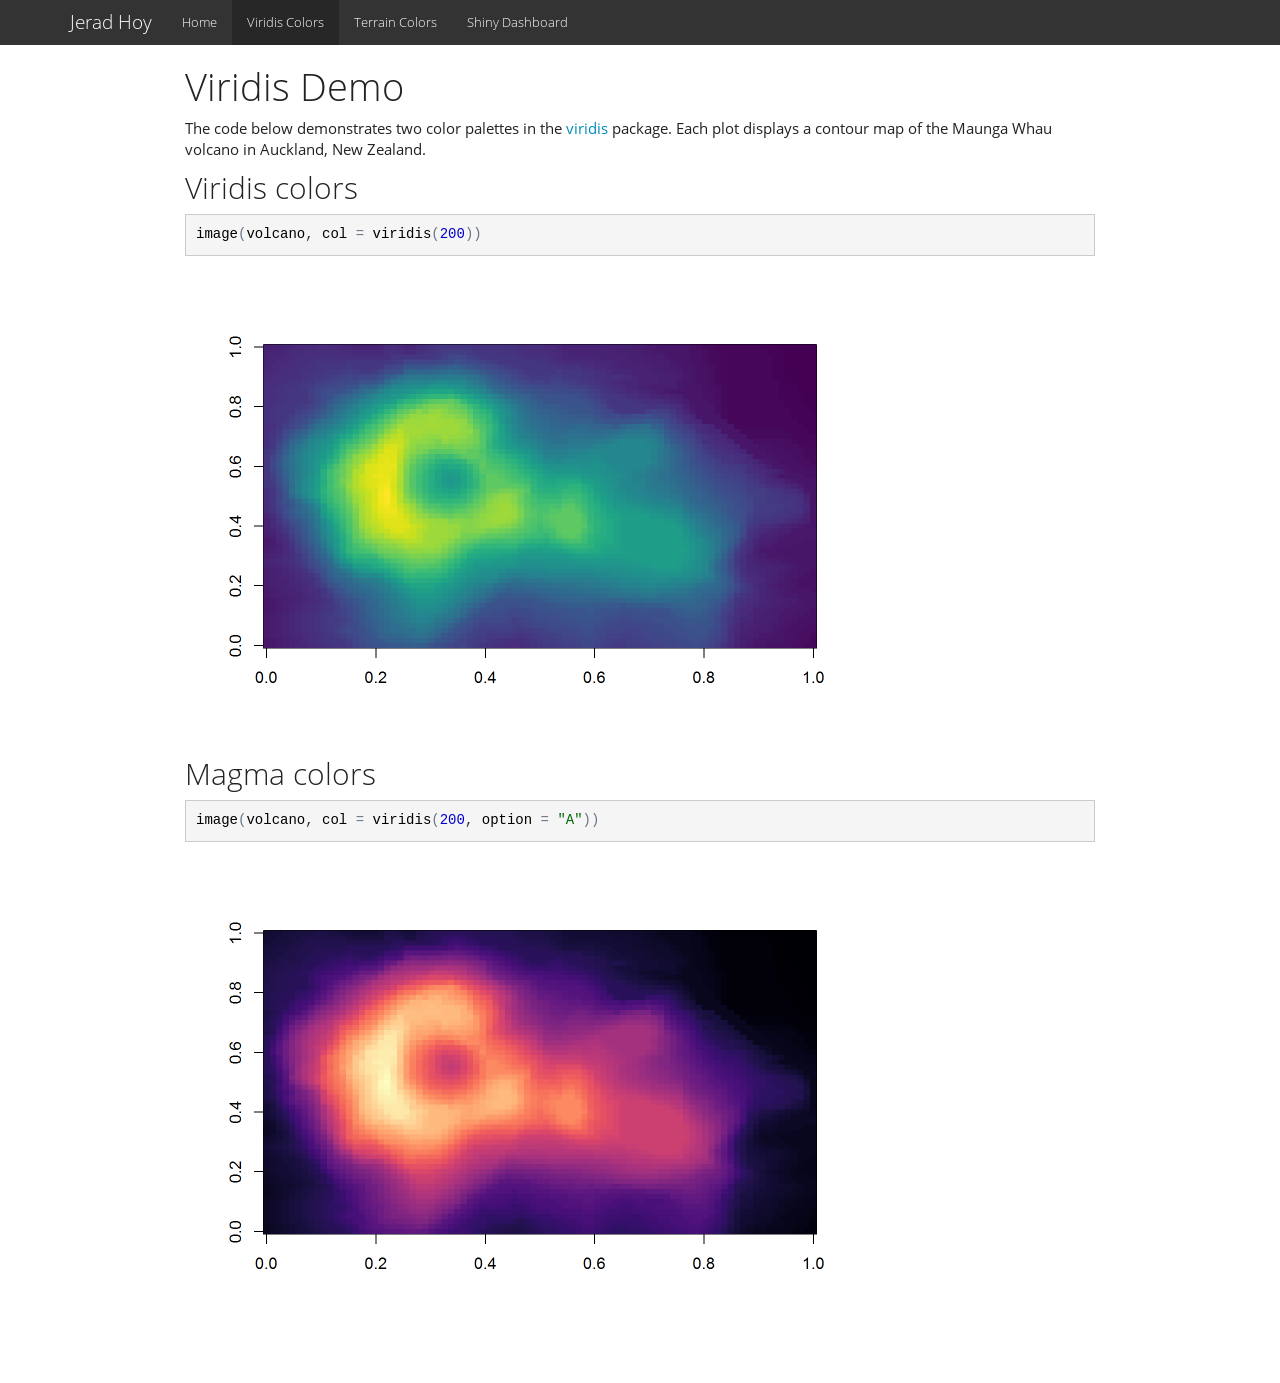
==== commit bb418858: "Added shiny iframe" ====
--- a/1-example.html
+++ b/1-example.html
@@ -15,7 +15,7 @@
 
 <script src="site_libs/jquery-1.11.3/jquery.min.js"></script>
 <meta name="viewport" content="width=device-width, initial-scale=1" />
-<link href="site_libs/bootstrap-3.3.5/css/cosmo.min.css" rel="stylesheet" />
+<link href="site_libs/bootstrap-3.3.5/css/yeti.min.css" rel="stylesheet" />
 <script src="site_libs/bootstrap-3.3.5/js/bootstrap.min.js"></script>
 <script src="site_libs/bootstrap-3.3.5/shim/html5shiv.min.js"></script>
 <script src="site_libs/bootstrap-3.3.5/shim/respond.min.js"></script>
@@ -99,34 +99,34 @@
 <style type="text/css">
 /* padding for bootstrap navbar */
 body {
-  padding-top: 51px;
+  padding-top: 45px;
   padding-bottom: 40px;
 }
 /* offset scroll position for anchor links (for fixed navbar)  */
 .section h1 {
-  padding-top: 56px;
-  margin-top: -56px;
+  padding-top: 50px;
+  margin-top: -50px;
 }
 
 .section h2 {
-  padding-top: 56px;
-  margin-top: -56px;
+  padding-top: 50px;
+  margin-top: -50px;
 }
 .section h3 {
-  padding-top: 56px;
-  margin-top: -56px;
+  padding-top: 50px;
+  margin-top: -50px;
 }
 .section h4 {
-  padding-top: 56px;
-  margin-top: -56px;
+  padding-top: 50px;
+  margin-top: -50px;
 }
 .section h5 {
-  padding-top: 56px;
-  margin-top: -56px;
+  padding-top: 50px;
+  margin-top: -50px;
 }
 .section h6 {
-  padding-top: 56px;
-  margin-top: -56px;
+  padding-top: 50px;
+  margin-top: -50px;
 }
 </style>
 
@@ -174,7 +174,7 @@
         <span class="icon-bar"></span>
         <span class="icon-bar"></span>
       </button>
-      <a class="navbar-brand" href="index.html">My Website</a>
+      <a class="navbar-brand" href="index.html">Jerad Hoy</a>
     </div>
     <div id="navbar" class="navbar-collapse collapse">
       <ul class="nav navbar-nav">
@@ -186,6 +186,9 @@
 </li>
 <li>
   <a href="3-inline.html">Terrain Colors</a>
+</li>
+<li>
+  <a href="4-shiny-dash.html">Shiny Dashboard</a>
 </li>
       </ul>
       <ul class="nav navbar-nav navbar-right">
@@ -216,7 +219,6 @@
 <p><img src="1-example_files/figure-html/unnamed-chunk-3-1.png" width="672" /></p>
 </div>
 
-<p>Copyright &copy; 2016 Skynet, Inc. All rights reserved.</p>
 
 
 
--- a/site_libs/bootstrap-3.3.5/css/yeti.min.css
+++ b/site_libs/bootstrap-3.3.5/css/yeti.min.css
@@ -0,0 +1,50 @@
+
+@font-face {
+  font-family: 'Open Sans';
+  font-style: normal;
+  font-weight: 300;
+  src: url(fonts/OpenSansLight.ttf) format('truetype');
+}
+@font-face {
+  font-family: 'Open Sans';
+  font-style: normal;
+  font-weight: 400;
+  src: url(fonts/OpenSans.ttf) format('truetype');
+}
+@font-face {
+  font-family: 'Open Sans';
+  font-style: normal;
+  font-weight: 700;
+  src: url(fonts/OpenSansBold.ttf) format('truetype');
+}
+@font-face {
+  font-family: 'Open Sans';
+  font-style: italic;
+  font-weight: 300;
+  src: url(fonts/OpenSansLightItalic.ttf) format('truetype');
+}
+@font-face {
+  font-family: 'Open Sans';
+  font-style: italic;
+  font-weight: 400;
+  src: url(fonts/OpenSansItalic.ttf) format('truetype');
+}
+@font-face {
+  font-family: 'Open Sans';
+  font-style: italic;
+  font-weight: 700;
+  src: url(fonts/OpenSansBoldItalic.ttf) format('truetype');
+}
+
+
+/*!
+ * bootswatch v3.3.6
+ * Homepage: http://bootswatch.com
+ * Copyright 2012-2015 Thomas Park
+ * Licensed under MIT
+ * Based on Bootstrap
+*//*!
+ * Bootstrap v3.3.6 (http://getbootstrap.com)
+ * Copyright 2011-2015 Twitter, Inc.
+ * Licensed under MIT (https://github.com/twbs/bootstrap/blob/master/LICENSE)
+ *//*! normalize.css v3.0.3 | MIT License | github.com/necolas/normalize.css */html{font-family:sans-serif;-ms-text-size-adjust:100%;-webkit-text-size-adjust:100%}body{margin:0}article,aside,details,figcaption,figure,footer,header,hgroup,main,menu,nav,section,summary{display:block}audio,canvas,progress,video{display:inline-block;vertical-align:baseline}audio:not([controls]){display:none;height:0}[hidden],template{display:none}a{background-color:transparent}a:active,a:hover{outline:0}abbr[title]{border-bottom:1px dotted}b,strong{font-weight:bold}dfn{font-style:italic}h1{font-size:2em;margin:0.67em 0}mark{background:#ff0;color:#000}small{font-size:80%}sub,sup{font-size:75%;line-height:0;position:relative;vertical-align:baseline}sup{top:-0.5em}sub{bottom:-0.25em}img{border:0}svg:not(:root){overflow:hidden}figure{margin:1em 40px}hr{-webkit-box-sizing:content-box;-moz-box-sizing:content-box;box-sizing:content-box;height:0}pre{overflow:auto}code,kbd,pre,samp{font-family:monospace, monospace;font-size:1em}button,input,optgroup,select,textarea{color:inherit;font:inherit;margin:0}button{overflow:visible}button,select{text-transform:none}button,html input[type="button"],input[type="reset"],input[type="submit"]{-webkit-appearance:button;cursor:pointer}button[disabled],html input[disabled]{cursor:default}button::-moz-focus-inner,input::-moz-focus-inner{border:0;padding:0}input{line-height:normal}input[type="checkbox"],input[type="radio"]{-webkit-box-sizing:border-box;-moz-box-sizing:border-box;box-sizing:border-box;padding:0}input[type="number"]::-webkit-inner-spin-button,input[type="number"]::-webkit-outer-spin-button{height:auto}input[type="search"]{-webkit-appearance:textfield;-webkit-box-sizing:content-box;-moz-box-sizing:content-box;box-sizing:content-box}input[type="search"]::-webkit-search-cancel-button,input[type="search"]::-webkit-search-decoration{-webkit-appearance:none}fieldset{border:1px solid #c0c0c0;margin:0 2px;padding:0.35em 0.625em 0.75em}legend{border:0;padding:0}textarea{overflow:auto}optgroup{font-weight:bold}table{border-collapse:collapse;border-spacing:0}td,th{padding:0}/*! Source: https://github.com/h5bp/html5-boilerplate/blob/master/src/css/main.css */@media print{*,*:before,*:after{background:transparent !important;color:#000 !important;-webkit-box-shadow:none !important;box-shadow:none !important;text-shadow:none !important}a,a:visited{text-decoration:underline}a[href]:after{content:" (" attr(href) ")"}abbr[title]:after{content:" (" attr(title) ")"}a[href^="#"]:after,a[href^="javascript:"]:after{content:""}pre,blockquote{border:1px solid #999;page-break-inside:avoid}thead{display:table-header-group}tr,img{page-break-inside:avoid}img{max-width:100% !important}p,h2,h3{orphans:3;widows:3}h2,h3{page-break-after:avoid}.navbar{display:none}.btn>.caret,.dropup>.btn>.caret{border-top-color:#000 !important}.label{border:1px solid #000}.table{border-collapse:collapse !important}.table td,.table th{background-color:#fff !important}.table-bordered th,.table-bordered td{border:1px solid #ddd !important}}@font-face{font-family:'Glyphicons Halflings';src:url('../fonts/glyphicons-halflings-regular.eot');src:url('../fonts/glyphicons-halflings-regular.eot?#iefix') format('embedded-opentype'),url('../fonts/glyphicons-halflings-regular.woff') format('woff'),url('../fonts/glyphicons-halflings-regular.ttf') format('truetype'),url('../fonts/glyphicons-halflings-regular.svg#glyphicons_halflingsregular') format('svg')}.glyphicon{position:relative;top:1px;display:inline-block;font-family:'Glyphicons Halflings';font-style:normal;font-weight:normal;line-height:1;-webkit-font-smoothing:antialiased;-moz-osx-font-smoothing:grayscale}.glyphicon-asterisk:before{content:"\002a"}.glyphicon-plus:before{content:"\002b"}.glyphicon-euro:before,.glyphicon-eur:before{content:"\20ac"}.glyphicon-minus:before{content:"\2212"}.glyphicon-cloud:before{content:"\2601"}.glyphicon-envelope:before{content:"\2709"}.glyphicon-pencil:before{content:"\270f"}.glyphicon-glass:before{content:"\e001"}.glyphicon-music:before{content:"\e002"}.glyphicon-search:before{content:"\e003"}.glyphicon-heart:before{content:"\e005"}.glyphicon-star:before{content:"\e006"}.glyphicon-star-empty:before{content:"\e007"}.glyphicon-user:before{content:"\e008"}.glyphicon-film:before{content:"\e009"}.glyphicon-th-large:before{content:"\e010"}.glyphicon-th:before{content:"\e011"}.glyphicon-th-list:before{content:"\e012"}.glyphicon-ok:before{content:"\e013"}.glyphicon-remove:before{content:"\e014"}.glyphicon-zoom-in:before{content:"\e015"}.glyphicon-zoom-out:before{content:"\e016"}.glyphicon-off:before{content:"\e017"}.glyphicon-signal:before{content:"\e018"}.glyphicon-cog:before{content:"\e019"}.glyphicon-trash:before{content:"\e020"}.glyphicon-home:before{content:"\e021"}.glyphicon-file:before{content:"\e022"}.glyphicon-time:before{content:"\e023"}.glyphicon-road:before{content:"\e024"}.glyphicon-download-alt:before{content:"\e025"}.glyphicon-download:before{content:"\e026"}.glyphicon-upload:before{content:"\e027"}.glyphicon-inbox:before{content:"\e028"}.glyphicon-play-circle:before{content:"\e029"}.glyphicon-repeat:before{content:"\e030"}.glyphicon-refresh:before{content:"\e031"}.glyphicon-list-alt:before{content:"\e032"}.glyphicon-lock:before{content:"\e033"}.glyphicon-flag:before{content:"\e034"}.glyphicon-headphones:before{content:"\e035"}.glyphicon-volume-off:before{content:"\e036"}.glyphicon-volume-down:before{content:"\e037"}.glyphicon-volume-up:before{content:"\e038"}.glyphicon-qrcode:before{content:"\e039"}.glyphicon-barcode:before{content:"\e040"}.glyphicon-tag:before{content:"\e041"}.glyphicon-tags:before{content:"\e042"}.glyphicon-book:before{content:"\e043"}.glyphicon-bookmark:before{content:"\e044"}.glyphicon-print:before{content:"\e045"}.glyphicon-camera:before{content:"\e046"}.glyphicon-font:before{content:"\e047"}.glyphicon-bold:before{content:"\e048"}.glyphicon-italic:before{content:"\e049"}.glyphicon-text-height:before{content:"\e050"}.glyphicon-text-width:before{content:"\e051"}.glyphicon-align-left:before{content:"\e052"}.glyphicon-align-center:before{content:"\e053"}.glyphicon-align-right:before{content:"\e054"}.glyphicon-align-justify:before{content:"\e055"}.glyphicon-list:before{content:"\e056"}.glyphicon-indent-left:before{content:"\e057"}.glyphicon-indent-right:before{content:"\e058"}.glyphicon-facetime-video:before{content:"\e059"}.glyphicon-picture:before{content:"\e060"}.glyphicon-map-marker:before{content:"\e062"}.glyphicon-adjust:before{content:"\e063"}.glyphicon-tint:before{content:"\e064"}.glyphicon-edit:before{content:"\e065"}.glyphicon-share:before{content:"\e066"}.glyphicon-check:before{content:"\e067"}.glyphicon-move:before{content:"\e068"}.glyphicon-step-backward:before{content:"\e069"}.glyphicon-fast-backward:before{content:"\e070"}.glyphicon-backward:before{content:"\e071"}.glyphicon-play:before{content:"\e072"}.glyphicon-pause:before{content:"\e073"}.glyphicon-stop:before{content:"\e074"}.glyphicon-forward:before{content:"\e075"}.glyphicon-fast-forward:before{content:"\e076"}.glyphicon-step-forward:before{content:"\e077"}.glyphicon-eject:before{content:"\e078"}.glyphicon-chevron-left:before{content:"\e079"}.glyphicon-chevron-right:before{content:"\e080"}.glyphicon-plus-sign:before{content:"\e081"}.glyphicon-minus-sign:before{content:"\e082"}.glyphicon-remove-sign:before{content:"\e083"}.glyphicon-ok-sign:before{content:"\e084"}.glyphicon-question-sign:before{content:"\e085"}.glyphicon-info-sign:before{content:"\e086"}.glyphicon-screenshot:before{content:"\e087"}.glyphicon-remove-circle:before{content:"\e088"}.glyphicon-ok-circle:before{content:"\e089"}.glyphicon-ban-circle:before{content:"\e090"}.glyphicon-arrow-left:before{content:"\e091"}.glyphicon-arrow-right:before{content:"\e092"}.glyphicon-arrow-up:before{content:"\e093"}.glyphicon-arrow-down:before{content:"\e094"}.glyphicon-share-alt:before{content:"\e095"}.glyphicon-resize-full:before{content:"\e096"}.glyphicon-resize-small:before{content:"\e097"}.glyphicon-exclamation-sign:before{content:"\e101"}.glyphicon-gift:before{content:"\e102"}.glyphicon-leaf:before{content:"\e103"}.glyphicon-fire:before{content:"\e104"}.glyphicon-eye-open:before{content:"\e105"}.glyphicon-eye-close:before{content:"\e106"}.glyphicon-warning-sign:before{content:"\e107"}.glyphicon-plane:before{content:"\e108"}.glyphicon-calendar:before{content:"\e109"}.glyphicon-random:before{content:"\e110"}.glyphicon-comment:before{content:"\e111"}.glyphicon-magnet:before{content:"\e112"}.glyphicon-chevron-up:before{content:"\e113"}.glyphicon-chevron-down:before{content:"\e114"}.glyphicon-retweet:before{content:"\e115"}.glyphicon-shopping-cart:before{content:"\e116"}.glyphicon-folder-close:before{content:"\e117"}.glyphicon-folder-open:before{content:"\e118"}.glyphicon-resize-vertical:before{content:"\e119"}.glyphicon-resize-horizontal:before{content:"\e120"}.glyphicon-hdd:before{content:"\e121"}.glyphicon-bullhorn:before{content:"\e122"}.glyphicon-bell:before{content:"\e123"}.glyphicon-certificate:before{content:"\e124"}.glyphicon-thumbs-up:before{content:"\e125"}.glyphicon-thumbs-down:before{content:"\e126"}.glyphicon-hand-right:before{content:"\e127"}.glyphicon-hand-left:before{content:"\e128"}.glyphicon-hand-up:before{content:"\e129"}.glyphicon-hand-down:before{content:"\e130"}.glyphicon-circle-arrow-right:before{content:"\e131"}.glyphicon-circle-arrow-left:before{content:"\e132"}.glyphicon-circle-arrow-up:before{content:"\e133"}.glyphicon-circle-arrow-down:before{content:"\e134"}.glyphicon-globe:before{content:"\e135"}.glyphicon-wrench:before{content:"\e136"}.glyphicon-tasks:before{content:"\e137"}.glyphicon-filter:before{content:"\e138"}.glyphicon-briefcase:before{content:"\e139"}.glyphicon-fullscreen:before{content:"\e140"}.glyphicon-dashboard:before{content:"\e141"}.glyphicon-paperclip:before{content:"\e142"}.glyphicon-heart-empty:before{content:"\e143"}.glyphicon-link:before{content:"\e144"}.glyphicon-phone:before{content:"\e145"}.glyphicon-pushpin:before{content:"\e146"}.glyphicon-usd:before{content:"\e148"}.glyphicon-gbp:before{content:"\e149"}.glyphicon-sort:before{content:"\e150"}.glyphicon-sort-by-alphabet:before{content:"\e151"}.glyphicon-sort-by-alphabet-alt:before{content:"\e152"}.glyphicon-sort-by-order:before{content:"\e153"}.glyphicon-sort-by-order-alt:before{content:"\e154"}.glyphicon-sort-by-attributes:before{content:"\e155"}.glyphicon-sort-by-attributes-alt:before{content:"\e156"}.glyphicon-unchecked:before{content:"\e157"}.glyphicon-expand:before{content:"\e158"}.glyphicon-collapse-down:before{content:"\e159"}.glyphicon-collapse-up:before{content:"\e160"}.glyphicon-log-in:before{content:"\e161"}.glyphicon-flash:before{content:"\e162"}.glyphicon-log-out:before{content:"\e163"}.glyphicon-new-window:before{content:"\e164"}.glyphicon-record:before{content:"\e165"}.glyphicon-save:before{content:"\e166"}.glyphicon-open:before{content:"\e167"}.glyphicon-saved:before{content:"\e168"}.glyphicon-import:before{content:"\e169"}.glyphicon-export:before{content:"\e170"}.glyphicon-send:before{content:"\e171"}.glyphicon-floppy-disk:before{content:"\e172"}.glyphicon-floppy-saved:before{content:"\e173"}.glyphicon-floppy-remove:before{content:"\e174"}.glyphicon-floppy-save:before{content:"\e175"}.glyphicon-floppy-open:before{content:"\e176"}.glyphicon-credit-card:before{content:"\e177"}.glyphicon-transfer:before{content:"\e178"}.glyphicon-cutlery:before{content:"\e179"}.glyphicon-header:before{content:"\e180"}.glyphicon-compressed:before{content:"\e181"}.glyphicon-earphone:before{content:"\e182"}.glyphicon-phone-alt:before{content:"\e183"}.glyphicon-tower:before{content:"\e184"}.glyphicon-stats:before{content:"\e185"}.glyphicon-sd-video:before{content:"\e186"}.glyphicon-hd-video:before{content:"\e187"}.glyphicon-subtitles:before{content:"\e188"}.glyphicon-sound-stereo:before{content:"\e189"}.glyphicon-sound-dolby:before{content:"\e190"}.glyphicon-sound-5-1:before{content:"\e191"}.glyphicon-sound-6-1:before{content:"\e192"}.glyphicon-sound-7-1:before{content:"\e193"}.glyphicon-copyright-mark:before{content:"\e194"}.glyphicon-registration-mark:before{content:"\e195"}.glyphicon-cloud-download:before{content:"\e197"}.glyphicon-cloud-upload:before{content:"\e198"}.glyphicon-tree-conifer:before{content:"\e199"}.glyphicon-tree-deciduous:before{content:"\e200"}.glyphicon-cd:before{content:"\e201"}.glyphicon-save-file:before{content:"\e202"}.glyphicon-open-file:before{content:"\e203"}.glyphicon-level-up:before{content:"\e204"}.glyphicon-copy:before{content:"\e205"}.glyphicon-paste:before{content:"\e206"}.glyphicon-alert:before{content:"\e209"}.glyphicon-equalizer:before{content:"\e210"}.glyphicon-king:before{content:"\e211"}.glyphicon-queen:before{content:"\e212"}.glyphicon-pawn:before{content:"\e213"}.glyphicon-bishop:before{content:"\e214"}.glyphicon-knight:before{content:"\e215"}.glyphicon-baby-formula:before{content:"\e216"}.glyphicon-tent:before{content:"\26fa"}.glyphicon-blackboard:before{content:"\e218"}.glyphicon-bed:before{content:"\e219"}.glyphicon-apple:before{content:"\f8ff"}.glyphicon-erase:before{content:"\e221"}.glyphicon-hourglass:before{content:"\231b"}.glyphicon-lamp:before{content:"\e223"}.glyphicon-duplicate:before{content:"\e224"}.glyphicon-piggy-bank:before{content:"\e225"}.glyphicon-scissors:before{content:"\e226"}.glyphicon-bitcoin:before{content:"\e227"}.glyphicon-btc:before{content:"\e227"}.glyphicon-xbt:before{content:"\e227"}.glyphicon-yen:before{content:"\00a5"}.glyphicon-jpy:before{content:"\00a5"}.glyphicon-ruble:before{content:"\20bd"}.glyphicon-rub:before{content:"\20bd"}.glyphicon-scale:before{content:"\e230"}.glyphicon-ice-lolly:before{content:"\e231"}.glyphicon-ice-lolly-tasted:before{content:"\e232"}.glyphicon-education:before{content:"\e233"}.glyphicon-option-horizontal:before{content:"\e234"}.glyphicon-option-vertical:before{content:"\e235"}.glyphicon-menu-hamburger:before{content:"\e236"}.glyphicon-modal-window:before{content:"\e237"}.glyphicon-oil:before{content:"\e238"}.glyphicon-grain:before{content:"\e239"}.glyphicon-sunglasses:before{content:"\e240"}.glyphicon-text-size:before{content:"\e241"}.glyphicon-text-color:before{content:"\e242"}.glyphicon-text-background:before{content:"\e243"}.glyphicon-object-align-top:before{content:"\e244"}.glyphicon-object-align-bottom:before{content:"\e245"}.glyphicon-object-align-horizontal:before{content:"\e246"}.glyphicon-object-align-left:before{content:"\e247"}.glyphicon-object-align-vertical:before{content:"\e248"}.glyphicon-object-align-right:before{content:"\e249"}.glyphicon-triangle-right:before{content:"\e250"}.glyphicon-triangle-left:before{content:"\e251"}.glyphicon-triangle-bottom:before{content:"\e252"}.glyphicon-triangle-top:before{content:"\e253"}.glyphicon-console:before{content:"\e254"}.glyphicon-superscript:before{content:"\e255"}.glyphicon-subscript:before{content:"\e256"}.glyphicon-menu-left:before{content:"\e257"}.glyphicon-menu-right:before{content:"\e258"}.glyphicon-menu-down:before{content:"\e259"}.glyphicon-menu-up:before{content:"\e260"}*{-webkit-box-sizing:border-box;-moz-box-sizing:border-box;box-sizing:border-box}*:before,*:after{-webkit-box-sizing:border-box;-moz-box-sizing:border-box;box-sizing:border-box}html{font-size:10px;-webkit-tap-highlight-color:rgba(0,0,0,0)}body{font-family:"Open Sans","Helvetica Neue",Helvetica,Arial,sans-serif;font-size:15px;line-height:1.4;color:#222222;background-color:#ffffff}input,button,select,textarea{font-family:inherit;font-size:inherit;line-height:inherit}a{color:#008cba;text-decoration:none}a:hover,a:focus{color:#008cba;text-decoration:underline}a:focus{outline:thin dotted;outline:5px auto -webkit-focus-ring-color;outline-offset:-2px}figure{margin:0}img{vertical-align:middle}.img-responsive,.thumbnail>img,.thumbnail a>img,.carousel-inner>.item>img,.carousel-inner>.item>a>img{display:block;max-width:100%;height:auto}.img-rounded{border-radius:0}.img-thumbnail{padding:4px;line-height:1.4;background-color:#ffffff;border:1px solid #dddddd;border-radius:0;-webkit-transition:all .2s ease-in-out;-o-transition:all .2s ease-in-out;transition:all .2s ease-in-out;display:inline-block;max-width:100%;height:auto}.img-circle{border-radius:50%}hr{margin-top:21px;margin-bottom:21px;border:0;border-top:1px solid #dddddd}.sr-only{position:absolute;width:1px;height:1px;margin:-1px;padding:0;overflow:hidden;clip:rect(0, 0, 0, 0);border:0}.sr-only-focusable:active,.sr-only-focusable:focus{position:static;width:auto;height:auto;margin:0;overflow:visible;clip:auto}[role="button"]{cursor:pointer}h1,h2,h3,h4,h5,h6,.h1,.h2,.h3,.h4,.h5,.h6{font-family:"Open Sans","Helvetica Neue",Helvetica,Arial,sans-serif;font-weight:300;line-height:1.1;color:inherit}h1 small,h2 small,h3 small,h4 small,h5 small,h6 small,.h1 small,.h2 small,.h3 small,.h4 small,.h5 small,.h6 small,h1 .small,h2 .small,h3 .small,h4 .small,h5 .small,h6 .small,.h1 .small,.h2 .small,.h3 .small,.h4 .small,.h5 .small,.h6 .small{font-weight:normal;line-height:1;color:#999999}h1,.h1,h2,.h2,h3,.h3{margin-top:21px;margin-bottom:10.5px}h1 small,.h1 small,h2 small,.h2 small,h3 small,.h3 small,h1 .small,.h1 .small,h2 .small,.h2 .small,h3 .small,.h3 .small{font-size:65%}h4,.h4,h5,.h5,h6,.h6{margin-top:10.5px;margin-bottom:10.5px}h4 small,.h4 small,h5 small,.h5 small,h6 small,.h6 small,h4 .small,.h4 .small,h5 .small,.h5 .small,h6 .small,.h6 .small{font-size:75%}h1,.h1{font-size:39px}h2,.h2{font-size:32px}h3,.h3{font-size:26px}h4,.h4{font-size:19px}h5,.h5{font-size:15px}h6,.h6{font-size:13px}p{margin:0 0 10.5px}.lead{margin-bottom:21px;font-size:17px;font-weight:300;line-height:1.4}@media (min-width:768px){.lead{font-size:22.5px}}small,.small{font-size:80%}mark,.mark{background-color:#fcf8e3;padding:.2em}.text-left{text-align:left}.text-right{text-align:right}.text-center{text-align:center}.text-justify{text-align:justify}.text-nowrap{white-space:nowrap}.text-lowercase{text-transform:lowercase}.text-uppercase{text-transform:uppercase}.text-capitalize{text-transform:capitalize}.text-muted{color:#999999}.text-primary{color:#008cba}a.text-primary:hover,a.text-primary:focus{color:#006687}.text-success{color:#43ac6a}a.text-success:hover,a.text-success:focus{color:#358753}.text-info{color:#5bc0de}a.text-info:hover,a.text-info:focus{color:#31b0d5}.text-warning{color:#e99002}a.text-warning:hover,a.text-warning:focus{color:#b67102}.text-danger{color:#f04124}a.text-danger:hover,a.text-danger:focus{color:#d32a0e}.bg-primary{color:#fff;background-color:#008cba}a.bg-primary:hover,a.bg-primary:focus{background-color:#006687}.bg-success{background-color:#dff0d8}a.bg-success:hover,a.bg-success:focus{background-color:#c1e2b3}.bg-info{background-color:#d9edf7}a.bg-info:hover,a.bg-info:focus{background-color:#afd9ee}.bg-warning{background-color:#fcf8e3}a.bg-warning:hover,a.bg-warning:focus{background-color:#f7ecb5}.bg-danger{background-color:#f2dede}a.bg-danger:hover,a.bg-danger:focus{background-color:#e4b9b9}.page-header{padding-bottom:9.5px;margin:42px 0 21px;border-bottom:1px solid #dddddd}ul,ol{margin-top:0;margin-bottom:10.5px}ul ul,ol ul,ul ol,ol ol{margin-bottom:0}.list-unstyled{padding-left:0;list-style:none}.list-inline{padding-left:0;list-style:none;margin-left:-5px}.list-inline>li{display:inline-block;padding-left:5px;padding-right:5px}dl{margin-top:0;margin-bottom:21px}dt,dd{line-height:1.4}dt{font-weight:bold}dd{margin-left:0}@media (min-width:768px){.dl-horizontal dt{float:left;width:160px;clear:left;text-align:right;overflow:hidden;text-overflow:ellipsis;white-space:nowrap}.dl-horizontal dd{margin-left:180px}}abbr[title],abbr[data-original-title]{cursor:help;border-bottom:1px dotted #999999}.initialism{font-size:90%;text-transform:uppercase}blockquote{padding:10.5px 21px;margin:0 0 21px;font-size:18.75px;border-left:5px solid #dddddd}blockquote p:last-child,blockquote ul:last-child,blockquote ol:last-child{margin-bottom:0}blockquote footer,blockquote small,blockquote .small{display:block;font-size:80%;line-height:1.4;color:#6f6f6f}blockquote footer:before,blockquote small:before,blockquote .small:before{content:'\2014 \00A0'}.blockquote-reverse,blockquote.pull-right{padding-right:15px;padding-left:0;border-right:5px solid #dddddd;border-left:0;text-align:right}.blockquote-reverse footer:before,blockquote.pull-right footer:before,.blockquote-reverse small:before,blockquote.pull-right small:before,.blockquote-reverse .small:before,blockquote.pull-right .small:before{content:''}.blockquote-reverse footer:after,blockquote.pull-right footer:after,.blockquote-reverse small:after,blockquote.pull-right small:after,.blockquote-reverse .small:after,blockquote.pull-right .small:after{content:'\00A0 \2014'}address{margin-bottom:21px;font-style:normal;line-height:1.4}code,kbd,pre,samp{font-family:monospace}code{padding:2px 4px;font-size:90%;color:#c7254e;background-color:#f9f2f4;border-radius:0}kbd{padding:2px 4px;font-size:90%;color:#ffffff;background-color:#333333;border-radius:0;-webkit-box-shadow:inset 0 -1px 0 rgba(0,0,0,0.25);box-shadow:inset 0 -1px 0 rgba(0,0,0,0.25)}kbd kbd{padding:0;font-size:100%;font-weight:bold;-webkit-box-shadow:none;box-shadow:none}pre{display:block;padding:10px;margin:0 0 10.5px;font-size:14px;line-height:1.4;word-break:break-all;word-wrap:break-word;color:#333333;background-color:#f5f5f5;border:1px solid #cccccc;border-radius:0}pre code{padding:0;font-size:inherit;color:inherit;white-space:pre-wrap;background-color:transparent;border-radius:0}.pre-scrollable{max-height:340px;overflow-y:scroll}.container{margin-right:auto;margin-left:auto;padding-left:15px;padding-right:15px}@media (min-width:768px){.container{width:750px}}@media (min-width:992px){.container{width:970px}}@media (min-width:1200px){.container{width:1170px}}.container-fluid{margin-right:auto;margin-left:auto;padding-left:15px;padding-right:15px}.row{margin-left:-15px;margin-right:-15px}.col-xs-1,.col-sm-1,.col-md-1,.col-lg-1,.col-xs-2,.col-sm-2,.col-md-2,.col-lg-2,.col-xs-3,.col-sm-3,.col-md-3,.col-lg-3,.col-xs-4,.col-sm-4,.col-md-4,.col-lg-4,.col-xs-5,.col-sm-5,.col-md-5,.col-lg-5,.col-xs-6,.col-sm-6,.col-md-6,.col-lg-6,.col-xs-7,.col-sm-7,.col-md-7,.col-lg-7,.col-xs-8,.col-sm-8,.col-md-8,.col-lg-8,.col-xs-9,.col-sm-9,.col-md-9,.col-lg-9,.col-xs-10,.col-sm-10,.col-md-10,.col-lg-10,.col-xs-11,.col-sm-11,.col-md-11,.col-lg-11,.col-xs-12,.col-sm-12,.col-md-12,.col-lg-12{position:relative;min-height:1px;padding-left:15px;padding-right:15px}.col-xs-1,.col-xs-2,.col-xs-3,.col-xs-4,.col-xs-5,.col-xs-6,.col-xs-7,.col-xs-8,.col-xs-9,.col-xs-10,.col-xs-11,.col-xs-12{float:left}.col-xs-12{width:100%}.col-xs-11{width:91.66666667%}.col-xs-10{width:83.33333333%}.col-xs-9{width:75%}.col-xs-8{width:66.66666667%}.col-xs-7{width:58.33333333%}.col-xs-6{width:50%}.col-xs-5{width:41.66666667%}.col-xs-4{width:33.33333333%}.col-xs-3{width:25%}.col-xs-2{width:16.66666667%}.col-xs-1{width:8.33333333%}.col-xs-pull-12{right:100%}.col-xs-pull-11{right:91.66666667%}.col-xs-pull-10{right:83.33333333%}.col-xs-pull-9{right:75%}.col-xs-pull-8{right:66.66666667%}.col-xs-pull-7{right:58.33333333%}.col-xs-pull-6{right:50%}.col-xs-pull-5{right:41.66666667%}.col-xs-pull-4{right:33.33333333%}.col-xs-pull-3{right:25%}.col-xs-pull-2{right:16.66666667%}.col-xs-pull-1{right:8.33333333%}.col-xs-pull-0{right:auto}.col-xs-push-12{left:100%}.col-xs-push-11{left:91.66666667%}.col-xs-push-10{left:83.33333333%}.col-xs-push-9{left:75%}.col-xs-push-8{left:66.66666667%}.col-xs-push-7{left:58.33333333%}.col-xs-push-6{left:50%}.col-xs-push-5{left:41.66666667%}.col-xs-push-4{left:33.33333333%}.col-xs-push-3{left:25%}.col-xs-push-2{left:16.66666667%}.col-xs-push-1{left:8.33333333%}.col-xs-push-0{left:auto}.col-xs-offset-12{margin-left:100%}.col-xs-offset-11{margin-left:91.66666667%}.col-xs-offset-10{margin-left:83.33333333%}.col-xs-offset-9{margin-left:75%}.col-xs-offset-8{margin-left:66.66666667%}.col-xs-offset-7{margin-left:58.33333333%}.col-xs-offset-6{margin-left:50%}.col-xs-offset-5{margin-left:41.66666667%}.col-xs-offset-4{margin-left:33.33333333%}.col-xs-offset-3{margin-left:25%}.col-xs-offset-2{margin-left:16.66666667%}.col-xs-offset-1{margin-left:8.33333333%}.col-xs-offset-0{margin-left:0%}@media (min-width:768px){.col-sm-1,.col-sm-2,.col-sm-3,.col-sm-4,.col-sm-5,.col-sm-6,.col-sm-7,.col-sm-8,.col-sm-9,.col-sm-10,.col-sm-11,.col-sm-12{float:left}.col-sm-12{width:100%}.col-sm-11{width:91.66666667%}.col-sm-10{width:83.33333333%}.col-sm-9{width:75%}.col-sm-8{width:66.66666667%}.col-sm-7{width:58.33333333%}.col-sm-6{width:50%}.col-sm-5{width:41.66666667%}.col-sm-4{width:33.33333333%}.col-sm-3{width:25%}.col-sm-2{width:16.66666667%}.col-sm-1{width:8.33333333%}.col-sm-pull-12{right:100%}.col-sm-pull-11{right:91.66666667%}.col-sm-pull-10{right:83.33333333%}.col-sm-pull-9{right:75%}.col-sm-pull-8{right:66.66666667%}.col-sm-pull-7{right:58.33333333%}.col-sm-pull-6{right:50%}.col-sm-pull-5{right:41.66666667%}.col-sm-pull-4{right:33.33333333%}.col-sm-pull-3{right:25%}.col-sm-pull-2{right:16.66666667%}.col-sm-pull-1{right:8.33333333%}.col-sm-pull-0{right:auto}.col-sm-push-12{left:100%}.col-sm-push-11{left:91.66666667%}.col-sm-push-10{left:83.33333333%}.col-sm-push-9{left:75%}.col-sm-push-8{left:66.66666667%}.col-sm-push-7{left:58.33333333%}.col-sm-push-6{left:50%}.col-sm-push-5{left:41.66666667%}.col-sm-push-4{left:33.33333333%}.col-sm-push-3{left:25%}.col-sm-push-2{left:16.66666667%}.col-sm-push-1{left:8.33333333%}.col-sm-push-0{left:auto}.col-sm-offset-12{margin-left:100%}.col-sm-offset-11{margin-left:91.66666667%}.col-sm-offset-10{margin-left:83.33333333%}.col-sm-offset-9{margin-left:75%}.col-sm-offset-8{margin-left:66.66666667%}.col-sm-offset-7{margin-left:58.33333333%}.col-sm-offset-6{margin-left:50%}.col-sm-offset-5{margin-left:41.66666667%}.col-sm-offset-4{margin-left:33.33333333%}.col-sm-offset-3{margin-left:25%}.col-sm-offset-2{margin-left:16.66666667%}.col-sm-offset-1{margin-left:8.33333333%}.col-sm-offset-0{margin-left:0%}}@media (min-width:992px){.col-md-1,.col-md-2,.col-md-3,.col-md-4,.col-md-5,.col-md-6,.col-md-7,.col-md-8,.col-md-9,.col-md-10,.col-md-11,.col-md-12{float:left}.col-md-12{width:100%}.col-md-11{width:91.66666667%}.col-md-10{width:83.33333333%}.col-md-9{width:75%}.col-md-8{width:66.66666667%}.col-md-7{width:58.33333333%}.col-md-6{width:50%}.col-md-5{width:41.66666667%}.col-md-4{width:33.33333333%}.col-md-3{width:25%}.col-md-2{width:16.66666667%}.col-md-1{width:8.33333333%}.col-md-pull-12{right:100%}.col-md-pull-11{right:91.66666667%}.col-md-pull-10{right:83.33333333%}.col-md-pull-9{right:75%}.col-md-pull-8{right:66.66666667%}.col-md-pull-7{right:58.33333333%}.col-md-pull-6{right:50%}.col-md-pull-5{right:41.66666667%}.col-md-pull-4{right:33.33333333%}.col-md-pull-3{right:25%}.col-md-pull-2{right:16.66666667%}.col-md-pull-1{right:8.33333333%}.col-md-pull-0{right:auto}.col-md-push-12{left:100%}.col-md-push-11{left:91.66666667%}.col-md-push-10{left:83.33333333%}.col-md-push-9{left:75%}.col-md-push-8{left:66.66666667%}.col-md-push-7{left:58.33333333%}.col-md-push-6{left:50%}.col-md-push-5{left:41.66666667%}.col-md-push-4{left:33.33333333%}.col-md-push-3{left:25%}.col-md-push-2{left:16.66666667%}.col-md-push-1{left:8.33333333%}.col-md-push-0{left:auto}.col-md-offset-12{margin-left:100%}.col-md-offset-11{margin-left:91.66666667%}.col-md-offset-10{margin-left:83.33333333%}.col-md-offset-9{margin-left:75%}.col-md-offset-8{margin-left:66.66666667%}.col-md-offset-7{margin-left:58.33333333%}.col-md-offset-6{margin-left:50%}.col-md-offset-5{margin-left:41.66666667%}.col-md-offset-4{margin-left:33.33333333%}.col-md-offset-3{margin-left:25%}.col-md-offset-2{margin-left:16.66666667%}.col-md-offset-1{margin-left:8.33333333%}.col-md-offset-0{margin-left:0%}}@media (min-width:1200px){.col-lg-1,.col-lg-2,.col-lg-3,.col-lg-4,.col-lg-5,.col-lg-6,.col-lg-7,.col-lg-8,.col-lg-9,.col-lg-10,.col-lg-11,.col-lg-12{float:left}.col-lg-12{width:100%}.col-lg-11{width:91.66666667%}.col-lg-10{width:83.33333333%}.col-lg-9{width:75%}.col-lg-8{width:66.66666667%}.col-lg-7{width:58.33333333%}.col-lg-6{width:50%}.col-lg-5{width:41.66666667%}.col-lg-4{width:33.33333333%}.col-lg-3{width:25%}.col-lg-2{width:16.66666667%}.col-lg-1{width:8.33333333%}.col-lg-pull-12{right:100%}.col-lg-pull-11{right:91.66666667%}.col-lg-pull-10{right:83.33333333%}.col-lg-pull-9{right:75%}.col-lg-pull-8{right:66.66666667%}.col-lg-pull-7{right:58.33333333%}.col-lg-pull-6{right:50%}.col-lg-pull-5{right:41.66666667%}.col-lg-pull-4{right:33.33333333%}.col-lg-pull-3{right:25%}.col-lg-pull-2{right:16.66666667%}.col-lg-pull-1{right:8.33333333%}.col-lg-pull-0{right:auto}.col-lg-push-12{left:100%}.col-lg-push-11{left:91.66666667%}.col-lg-push-10{left:83.33333333%}.col-lg-push-9{left:75%}.col-lg-push-8{left:66.66666667%}.col-lg-push-7{left:58.33333333%}.col-lg-push-6{left:50%}.col-lg-push-5{left:41.66666667%}.col-lg-push-4{left:33.33333333%}.col-lg-push-3{left:25%}.col-lg-push-2{left:16.66666667%}.col-lg-push-1{left:8.33333333%}.col-lg-push-0{left:auto}.col-lg-offset-12{margin-left:100%}.col-lg-offset-11{margin-left:91.66666667%}.col-lg-offset-10{margin-left:83.33333333%}.col-lg-offset-9{margin-left:75%}.col-lg-offset-8{margin-left:66.66666667%}.col-lg-offset-7{margin-left:58.33333333%}.col-lg-offset-6{margin-left:50%}.col-lg-offset-5{margin-left:41.66666667%}.col-lg-offset-4{margin-left:33.33333333%}.col-lg-offset-3{margin-left:25%}.col-lg-offset-2{margin-left:16.66666667%}.col-lg-offset-1{margin-left:8.33333333%}.col-lg-offset-0{margin-left:0%}}table{background-color:transparent}caption{padding-top:8px;padding-bottom:8px;color:#999999;text-align:left}th{}.table{width:100%;max-width:100%;margin-bottom:21px}.table>thead>tr>th,.table>tbody>tr>th,.table>tfoot>tr>th,.table>thead>tr>td,.table>tbody>tr>td,.table>tfoot>tr>td{padding:8px;line-height:1.4;vertical-align:top;border-top:1px solid #dddddd}.table>thead>tr>th{vertical-align:bottom;border-bottom:2px solid #dddddd}.table>caption+thead>tr:first-child>th,.table>colgroup+thead>tr:first-child>th,.table>thead:first-child>tr:first-child>th,.table>caption+thead>tr:first-child>td,.table>colgroup+thead>tr:first-child>td,.table>thead:first-child>tr:first-child>td{border-top:0}.table>tbody+tbody{border-top:2px solid #dddddd}.table .table{background-color:#ffffff}.table-condensed>thead>tr>th,.table-condensed>tbody>tr>th,.table-condensed>tfoot>tr>th,.table-condensed>thead>tr>td,.table-condensed>tbody>tr>td,.table-condensed>tfoot>tr>td{padding:5px}.table-bordered{border:1px solid #dddddd}.table-bordered>thead>tr>th,.table-bordered>tbody>tr>th,.table-bordered>tfoot>tr>th,.table-bordered>thead>tr>td,.table-bordered>tbody>tr>td,.table-bordered>tfoot>tr>td{border:1px solid #dddddd}.table-bordered>thead>tr>th,.table-bordered>thead>tr>td{border-bottom-width:2px}.table-striped>tbody>tr:nth-of-type(odd){background-color:#f9f9f9}.table-hover>tbody>tr:hover{background-color:#f5f5f5}table col[class*="col-"]{position:static;float:none;display:table-column}table td[class*="col-"],table th[class*="col-"]{position:static;float:none;display:table-cell}.table>thead>tr>td.active,.table>tbody>tr>td.active,.table>tfoot>tr>td.active,.table>thead>tr>th.active,.table>tbody>tr>th.active,.table>tfoot>tr>th.active,.table>thead>tr.active>td,.table>tbody>tr.active>td,.table>tfoot>tr.active>td,.table>thead>tr.active>th,.table>tbody>tr.active>th,.table>tfoot>tr.active>th{background-color:#f5f5f5}.table-hover>tbody>tr>td.active:hover,.table-hover>tbody>tr>th.active:hover,.table-hover>tbody>tr.active:hover>td,.table-hover>tbody>tr:hover>.active,.table-hover>tbody>tr.active:hover>th{background-color:#e8e8e8}.table>thead>tr>td.success,.table>tbody>tr>td.success,.table>tfoot>tr>td.success,.table>thead>tr>th.success,.table>tbody>tr>th.success,.table>tfoot>tr>th.success,.table>thead>tr.success>td,.table>tbody>tr.success>td,.table>tfoot>tr.success>td,.table>thead>tr.success>th,.table>tbody>tr.success>th,.table>tfoot>tr.success>th{background-color:#dff0d8}.table-hover>tbody>tr>td.success:hover,.table-hover>tbody>tr>th.success:hover,.table-hover>tbody>tr.success:hover>td,.table-hover>tbody>tr:hover>.success,.table-hover>tbody>tr.success:hover>th{background-color:#d0e9c6}.table>thead>tr>td.info,.table>tbody>tr>td.info,.table>tfoot>tr>td.info,.table>thead>tr>th.info,.table>tbody>tr>th.info,.table>tfoot>tr>th.info,.table>thead>tr.info>td,.table>tbody>tr.info>td,.table>tfoot>tr.info>td,.table>thead>tr.info>th,.table>tbody>tr.info>th,.table>tfoot>tr.info>th{background-color:#d9edf7}.table-hover>tbody>tr>td.info:hover,.table-hover>tbody>tr>th.info:hover,.table-hover>tbody>tr.info:hover>td,.table-hover>tbody>tr:hover>.info,.table-hover>tbody>tr.info:hover>th{background-color:#c4e3f3}.table>thead>tr>td.warning,.table>tbody>tr>td.warning,.table>tfoot>tr>td.warning,.table>thead>tr>th.warning,.table>tbody>tr>th.warning,.table>tfoot>tr>th.warning,.table>thead>tr.warning>td,.table>tbody>tr.warning>td,.table>tfoot>tr.warning>td,.table>thead>tr.warning>th,.table>tbody>tr.warning>th,.table>tfoot>tr.warning>th{background-color:#fcf8e3}.table-hover>tbody>tr>td.warning:hover,.table-hover>tbody>tr>th.warning:hover,.table-hover>tbody>tr.warning:hover>td,.table-hover>tbody>tr:hover>.warning,.table-hover>tbody>tr.warning:hover>th{background-color:#faf2cc}.table>thead>tr>td.danger,.table>tbody>tr>td.danger,.table>tfoot>tr>td.danger,.table>thead>tr>th.danger,.table>tbody>tr>th.danger,.table>tfoot>tr>th.danger,.table>thead>tr.danger>td,.table>tbody>tr.danger>td,.table>tfoot>tr.danger>td,.table>thead>tr.danger>th,.table>tbody>tr.danger>th,.table>tfoot>tr.danger>th{background-color:#f2dede}.table-hover>tbody>tr>td.danger:hover,.table-hover>tbody>tr>th.danger:hover,.table-hover>tbody>tr.danger:hover>td,.table-hover>tbody>tr:hover>.danger,.table-hover>tbody>tr.danger:hover>th{background-color:#ebcccc}.table-responsive{overflow-x:auto;min-height:0.01%}@media screen and (max-width:767px){.table-responsive{width:100%;margin-bottom:15.75px;overflow-y:hidden;-ms-overflow-style:-ms-autohiding-scrollbar;border:1px solid #dddddd}.table-responsive>.table{margin-bottom:0}.table-responsive>.table>thead>tr>th,.table-responsive>.table>tbody>tr>th,.table-responsive>.table>tfoot>tr>th,.table-responsive>.table>thead>tr>td,.table-responsive>.table>tbody>tr>td,.table-responsive>.table>tfoot>tr>td{white-space:nowrap}.table-responsive>.table-bordered{border:0}.table-responsive>.table-bordered>thead>tr>th:first-child,.table-responsive>.table-bordered>tbody>tr>th:first-child,.table-responsive>.table-bordered>tfoot>tr>th:first-child,.table-responsive>.table-bordered>thead>tr>td:first-child,.table-responsive>.table-bordered>tbody>tr>td:first-child,.table-responsive>.table-bordered>tfoot>tr>td:first-child{border-left:0}.table-responsive>.table-bordered>thead>tr>th:last-child,.table-responsive>.table-bordered>tbody>tr>th:last-child,.table-responsive>.table-bordered>tfoot>tr>th:last-child,.table-responsive>.table-bordered>thead>tr>td:last-child,.table-responsive>.table-bordered>tbody>tr>td:last-child,.table-responsive>.table-bordered>tfoot>tr>td:last-child{border-right:0}.table-responsive>.table-bordered>tbody>tr:last-child>th,.table-responsive>.table-bordered>tfoot>tr:last-child>th,.table-responsive>.table-bordered>tbody>tr:last-child>td,.table-responsive>.table-bordered>tfoot>tr:last-child>td{border-bottom:0}}fieldset{padding:0;margin:0;border:0;min-width:0}legend{display:block;width:100%;padding:0;margin-bottom:21px;font-size:22.5px;line-height:inherit;color:#333333;border:0;border-bottom:1px solid #e5e5e5}label{display:inline-block;max-width:100%;margin-bottom:5px;font-weight:bold}input[type="search"]{-webkit-box-sizing:border-box;-moz-box-sizing:border-box;box-sizing:border-box}input[type="radio"],input[type="checkbox"]{margin:4px 0 0;margin-top:1px \9;line-height:normal}input[type="file"]{display:block}input[type="range"]{display:block;width:100%}select[multiple],select[size]{height:auto}input[type="file"]:focus,input[type="radio"]:focus,input[type="checkbox"]:focus{outline:thin dotted;outline:5px auto -webkit-focus-ring-color;outline-offset:-2px}output{display:block;padding-top:9px;font-size:15px;line-height:1.4;color:#6f6f6f}.form-control{display:block;width:100%;height:39px;padding:8px 12px;font-size:15px;line-height:1.4;color:#6f6f6f;background-color:#ffffff;background-image:none;border:1px solid #cccccc;border-radius:0;-webkit-box-shadow:inset 0 1px 1px rgba(0,0,0,0.075);box-shadow:inset 0 1px 1px rgba(0,0,0,0.075);-webkit-transition:border-color ease-in-out .15s,-webkit-box-shadow ease-in-out .15s;-o-transition:border-color ease-in-out .15s,box-shadow ease-in-out .15s;transition:border-color ease-in-out .15s,box-shadow ease-in-out .15s}.form-control:focus{border-color:#66afe9;outline:0;-webkit-box-shadow:inset 0 1px 1px rgba(0,0,0,0.075),0 0 8px rgba(102,175,233,0.6);box-shadow:inset 0 1px 1px rgba(0,0,0,0.075),0 0 8px rgba(102,175,233,0.6)}.form-control::-moz-placeholder{color:#999999;opacity:1}.form-control:-ms-input-placeholder{color:#999999}.form-control::-webkit-input-placeholder{color:#999999}.form-control::-ms-expand{border:0;background-color:transparent}.form-control[disabled],.form-control[readonly],fieldset[disabled] .form-control{background-color:#eeeeee;opacity:1}.form-control[disabled],fieldset[disabled] .form-control{cursor:not-allowed}textarea.form-control{height:auto}input[type="search"]{-webkit-appearance:none}@media screen and (-webkit-min-device-pixel-ratio:0){input[type="date"].form-control,input[type="time"].form-control,input[type="datetime-local"].form-control,input[type="month"].form-control{line-height:39px}input[type="date"].input-sm,input[type="time"].input-sm,input[type="datetime-local"].input-sm,input[type="month"].input-sm,.input-group-sm input[type="date"],.input-group-sm input[type="time"],.input-group-sm input[type="datetime-local"],.input-group-sm input[type="month"]{line-height:36px}input[type="date"].input-lg,input[type="time"].input-lg,input[type="datetime-local"].input-lg,input[type="month"].input-lg,.input-group-lg input[type="date"],.input-group-lg input[type="time"],.input-group-lg input[type="datetime-local"],.input-group-lg input[type="month"]{line-height:60px}}.form-group{margin-bottom:15px}.radio,.checkbox{position:relative;display:block;margin-top:10px;margin-bottom:10px}.radio label,.checkbox label{min-height:21px;padding-left:20px;margin-bottom:0;font-weight:normal;cursor:pointer}.radio input[type="radio"],.radio-inline input[type="radio"],.checkbox input[type="checkbox"],.checkbox-inline input[type="checkbox"]{position:absolute;margin-left:-20px;margin-top:4px \9}.radio+.radio,.checkbox+.checkbox{margin-top:-5px}.radio-inline,.checkbox-inline{position:relative;display:inline-block;padding-left:20px;margin-bottom:0;vertical-align:middle;font-weight:normal;cursor:pointer}.radio-inline+.radio-inline,.checkbox-inline+.checkbox-inline{margin-top:0;margin-left:10px}input[type="radio"][disabled],input[type="checkbox"][disabled],input[type="radio"].disabled,input[type="checkbox"].disabled,fieldset[disabled] input[type="radio"],fieldset[disabled] input[type="checkbox"]{cursor:not-allowed}.radio-inline.disabled,.checkbox-inline.disabled,fieldset[disabled] .radio-inline,fieldset[disabled] .checkbox-inline{cursor:not-allowed}.radio.disabled label,.checkbox.disabled label,fieldset[disabled] .radio label,fieldset[disabled] .checkbox label{cursor:not-allowed}.form-control-static{padding-top:9px;padding-bottom:9px;margin-bottom:0;min-height:36px}.form-control-static.input-lg,.form-control-static.input-sm{padding-left:0;padding-right:0}.input-sm{height:36px;padding:8px 12px;font-size:12px;line-height:1.5;border-radius:0}select.input-sm{height:36px;line-height:36px}textarea.input-sm,select[multiple].input-sm{height:auto}.form-group-sm .form-control{height:36px;padding:8px 12px;font-size:12px;line-height:1.5;border-radius:0}.form-group-sm select.form-control{height:36px;line-height:36px}.form-group-sm textarea.form-control,.form-group-sm select[multiple].form-control{height:auto}.form-group-sm .form-control-static{height:36px;min-height:33px;padding:9px 12px;font-size:12px;line-height:1.5}.input-lg{height:60px;padding:16px 20px;font-size:19px;line-height:1.3333333;border-radius:0}select.input-lg{height:60px;line-height:60px}textarea.input-lg,select[multiple].input-lg{height:auto}.form-group-lg .form-control{height:60px;padding:16px 20px;font-size:19px;line-height:1.3333333;border-radius:0}.form-group-lg select.form-control{height:60px;line-height:60px}.form-group-lg textarea.form-control,.form-group-lg select[multiple].form-control{height:auto}.form-group-lg .form-control-static{height:60px;min-height:40px;padding:17px 20px;font-size:19px;line-height:1.3333333}.has-feedback{position:relative}.has-feedback .form-control{padding-right:48.75px}.form-control-feedback{position:absolute;top:0;right:0;z-index:2;display:block;width:39px;height:39px;line-height:39px;text-align:center;pointer-events:none}.input-lg+.form-control-feedback,.input-group-lg+.form-control-feedback,.form-group-lg .form-control+.form-control-feedback{width:60px;height:60px;line-height:60px}.input-sm+.form-control-feedback,.input-group-sm+.form-control-feedback,.form-group-sm .form-control+.form-control-feedback{width:36px;height:36px;line-height:36px}.has-success .help-block,.has-success .control-label,.has-success .radio,.has-success .checkbox,.has-success .radio-inline,.has-success .checkbox-inline,.has-success.radio label,.has-success.checkbox label,.has-success.radio-inline label,.has-success.checkbox-inline label{color:#43ac6a}.has-success .form-control{border-color:#43ac6a;-webkit-box-shadow:inset 0 1px 1px rgba(0,0,0,0.075);box-shadow:inset 0 1px 1px rgba(0,0,0,0.075)}.has-success .form-control:focus{border-color:#358753;-webkit-box-shadow:inset 0 1px 1px rgba(0,0,0,0.075),0 0 6px #85d0a1;box-shadow:inset 0 1px 1px rgba(0,0,0,0.075),0 0 6px #85d0a1}.has-success .input-group-addon{color:#43ac6a;border-color:#43ac6a;background-color:#dff0d8}.has-success .form-control-feedback{color:#43ac6a}.has-warning .help-block,.has-warning .control-label,.has-warning .radio,.has-warning .checkbox,.has-warning .radio-inline,.has-warning .checkbox-inline,.has-warning.radio label,.has-warning.checkbox label,.has-warning.radio-inline label,.has-warning.checkbox-inline label{color:#e99002}.has-warning .form-control{border-color:#e99002;-webkit-box-shadow:inset 0 1px 1px rgba(0,0,0,0.075);box-shadow:inset 0 1px 1px rgba(0,0,0,0.075)}.has-warning .form-control:focus{border-color:#b67102;-webkit-box-shadow:inset 0 1px 1px rgba(0,0,0,0.075),0 0 6px #febc53;box-shadow:inset 0 1px 1px rgba(0,0,0,0.075),0 0 6px #febc53}.has-warning .input-group-addon{color:#e99002;border-color:#e99002;background-color:#fcf8e3}.has-warning .form-control-feedback{color:#e99002}.has-error .help-block,.has-error .control-label,.has-error .radio,.has-error .checkbox,.has-error .radio-inline,.has-error .checkbox-inline,.has-error.radio label,.has-error.checkbox label,.has-error.radio-inline label,.has-error.checkbox-inline label{color:#f04124}.has-error .form-control{border-color:#f04124;-webkit-box-shadow:inset 0 1px 1px rgba(0,0,0,0.075);box-shadow:inset 0 1px 1px rgba(0,0,0,0.075)}.has-error .form-control:focus{border-color:#d32a0e;-webkit-box-shadow:inset 0 1px 1px rgba(0,0,0,0.075),0 0 6px #f79483;box-shadow:inset 0 1px 1px rgba(0,0,0,0.075),0 0 6px #f79483}.has-error .input-group-addon{color:#f04124;border-color:#f04124;background-color:#f2dede}.has-error .form-control-feedback{color:#f04124}.has-feedback label~.form-control-feedback{top:26px}.has-feedback label.sr-only~.form-control-feedback{top:0}.help-block{display:block;margin-top:5px;margin-bottom:10px;color:#626262}@media (min-width:768px){.form-inline .form-group{display:inline-block;margin-bottom:0;vertical-align:middle}.form-inline .form-control{display:inline-block;width:auto;vertical-align:middle}.form-inline .form-control-static{display:inline-block}.form-inline .input-group{display:inline-table;vertical-align:middle}.form-inline .input-group .input-group-addon,.form-inline .input-group .input-group-btn,.form-inline .input-group .form-control{width:auto}.form-inline .input-group>.form-control{width:100%}.form-inline .control-label{margin-bottom:0;vertical-align:middle}.form-inline .radio,.form-inline .checkbox{display:inline-block;margin-top:0;margin-bottom:0;vertical-align:middle}.form-inline .radio label,.form-inline .checkbox label{padding-left:0}.form-inline .radio input[type="radio"],.form-inline .checkbox input[type="checkbox"]{position:relative;margin-left:0}.form-inline .has-feedback .form-control-feedback{top:0}}.form-horizontal .radio,.form-horizontal .checkbox,.form-horizontal .radio-inline,.form-horizontal .checkbox-inline{margin-top:0;margin-bottom:0;padding-top:9px}.form-horizontal .radio,.form-horizontal .checkbox{min-height:30px}.form-horizontal .form-group{margin-left:-15px;margin-right:-15px}@media (min-width:768px){.form-horizontal .control-label{text-align:right;margin-bottom:0;padding-top:9px}}.form-horizontal .has-feedback .form-control-feedback{right:15px}@media (min-width:768px){.form-horizontal .form-group-lg .control-label{padding-top:17px;font-size:19px}}@media (min-width:768px){.form-horizontal .form-group-sm .control-label{padding-top:9px;font-size:12px}}.btn{display:inline-block;margin-bottom:0;font-weight:normal;text-align:center;vertical-align:middle;-ms-touch-action:manipulation;touch-action:manipulation;cursor:pointer;background-image:none;border:1px solid transparent;white-space:nowrap;padding:8px 12px;font-size:15px;line-height:1.4;border-radius:0;-webkit-user-select:none;-moz-user-select:none;-ms-user-select:none;user-select:none}.btn:focus,.btn:active:focus,.btn.active:focus,.btn.focus,.btn:active.focus,.btn.active.focus{outline:thin dotted;outline:5px auto -webkit-focus-ring-color;outline-offset:-2px}.btn:hover,.btn:focus,.btn.focus{color:#333333;text-decoration:none}.btn:active,.btn.active{outline:0;background-image:none;-webkit-box-shadow:inset 0 3px 5px rgba(0,0,0,0.125);box-shadow:inset 0 3px 5px rgba(0,0,0,0.125)}.btn.disabled,.btn[disabled],fieldset[disabled] .btn{cursor:not-allowed;opacity:0.65;filter:alpha(opacity=65);-webkit-box-shadow:none;box-shadow:none}a.btn.disabled,fieldset[disabled] a.btn{pointer-events:none}.btn-default{color:#333333;background-color:#e7e7e7;border-color:#cccccc}.btn-default:focus,.btn-default.focus{color:#333333;background-color:#cecece;border-color:#8c8c8c}.btn-default:hover{color:#333333;background-color:#cecece;border-color:#adadad}.btn-default:active,.btn-default.active,.open>.dropdown-toggle.btn-default{color:#333333;background-color:#cecece;border-color:#adadad}.btn-default:active:hover,.btn-default.active:hover,.open>.dropdown-toggle.btn-default:hover,.btn-default:active:focus,.btn-default.active:focus,.open>.dropdown-toggle.btn-default:focus,.btn-default:active.focus,.btn-default.active.focus,.open>.dropdown-toggle.btn-default.focus{color:#333333;background-color:#bcbcbc;border-color:#8c8c8c}.btn-default:active,.btn-default.active,.open>.dropdown-toggle.btn-default{background-image:none}.btn-default.disabled:hover,.btn-default[disabled]:hover,fieldset[disabled] .btn-default:hover,.btn-default.disabled:focus,.btn-default[disabled]:focus,fieldset[disabled] .btn-default:focus,.btn-default.disabled.focus,.btn-default[disabled].focus,fieldset[disabled] .btn-default.focus{background-color:#e7e7e7;border-color:#cccccc}.btn-default .badge{color:#e7e7e7;background-color:#333333}.btn-primary{color:#ffffff;background-color:#008cba;border-color:#0079a1}.btn-primary:focus,.btn-primary.focus{color:#ffffff;background-color:#006687;border-color:#001921}.btn-primary:hover{color:#ffffff;background-color:#006687;border-color:#004b63}.btn-primary:active,.btn-primary.active,.open>.dropdown-toggle.btn-primary{color:#ffffff;background-color:#006687;border-color:#004b63}.btn-primary:active:hover,.btn-primary.active:hover,.open>.dropdown-toggle.btn-primary:hover,.btn-primary:active:focus,.btn-primary.active:focus,.open>.dropdown-toggle.btn-primary:focus,.btn-primary:active.focus,.btn-primary.active.focus,.open>.dropdown-toggle.btn-primary.focus{color:#ffffff;background-color:#004b63;border-color:#001921}.btn-primary:active,.btn-primary.active,.open>.dropdown-toggle.btn-primary{background-image:none}.btn-primary.disabled:hover,.btn-primary[disabled]:hover,fieldset[disabled] .btn-primary:hover,.btn-primary.disabled:focus,.btn-primary[disabled]:focus,fieldset[disabled] .btn-primary:focus,.btn-primary.disabled.focus,.btn-primary[disabled].focus,fieldset[disabled] .btn-primary.focus{background-color:#008cba;border-color:#0079a1}.btn-primary .badge{color:#008cba;background-color:#ffffff}.btn-success{color:#ffffff;background-color:#43ac6a;border-color:#3c9a5f}.btn-success:focus,.btn-success.focus{color:#ffffff;background-color:#358753;border-color:#183e26}.btn-success:hover{color:#ffffff;background-color:#358753;border-color:#2b6e44}.btn-success:active,.btn-success.active,.open>.dropdown-toggle.btn-success{color:#ffffff;background-color:#358753;border-color:#2b6e44}.btn-success:active:hover,.btn-success.active:hover,.open>.dropdown-toggle.btn-success:hover,.btn-success:active:focus,.btn-success.active:focus,.open>.dropdown-toggle.btn-success:focus,.btn-success:active.focus,.btn-success.active.focus,.open>.dropdown-toggle.btn-success.focus{color:#ffffff;background-color:#2b6e44;border-color:#183e26}.btn-success:active,.btn-success.active,.open>.dropdown-toggle.btn-success{background-image:none}.btn-success.disabled:hover,.btn-success[disabled]:hover,fieldset[disabled] .btn-success:hover,.btn-success.disabled:focus,.btn-success[disabled]:focus,fieldset[disabled] .btn-success:focus,.btn-success.disabled.focus,.btn-success[disabled].focus,fieldset[disabled] .btn-success.focus{background-color:#43ac6a;border-color:#3c9a5f}.btn-success .badge{color:#43ac6a;background-color:#ffffff}.btn-info{color:#ffffff;background-color:#5bc0de;border-color:#46b8da}.btn-info:focus,.btn-info.focus{color:#ffffff;background-color:#31b0d5;border-color:#1b6d85}.btn-info:hover{color:#ffffff;background-color:#31b0d5;border-color:#269abc}.btn-info:active,.btn-info.active,.open>.dropdown-toggle.btn-info{color:#ffffff;background-color:#31b0d5;border-color:#269abc}.btn-info:active:hover,.btn-info.active:hover,.open>.dropdown-toggle.btn-info:hover,.btn-info:active:focus,.btn-info.active:focus,.open>.dropdown-toggle.btn-info:focus,.btn-info:active.focus,.btn-info.active.focus,.open>.dropdown-toggle.btn-info.focus{color:#ffffff;background-color:#269abc;border-color:#1b6d85}.btn-info:active,.btn-info.active,.open>.dropdown-toggle.btn-info{background-image:none}.btn-info.disabled:hover,.btn-info[disabled]:hover,fieldset[disabled] .btn-info:hover,.btn-info.disabled:focus,.btn-info[disabled]:focus,fieldset[disabled] .btn-info:focus,.btn-info.disabled.focus,.btn-info[disabled].focus,fieldset[disabled] .btn-info.focus{background-color:#5bc0de;border-color:#46b8da}.btn-info .badge{color:#5bc0de;background-color:#ffffff}.btn-warning{color:#ffffff;background-color:#e99002;border-color:#d08002}.btn-warning:focus,.btn-warning.focus{color:#ffffff;background-color:#b67102;border-color:#513201}.btn-warning:hover{color:#ffffff;background-color:#b67102;border-color:#935b01}.btn-warning:active,.btn-warning.active,.open>.dropdown-toggle.btn-warning{color:#ffffff;background-color:#b67102;border-color:#935b01}.btn-warning:active:hover,.btn-warning.active:hover,.open>.dropdown-toggle.btn-warning:hover,.btn-warning:active:focus,.btn-warning.active:focus,.open>.dropdown-toggle.btn-warning:focus,.btn-warning:active.focus,.btn-warning.active.focus,.open>.dropdown-toggle.btn-warning.focus{color:#ffffff;background-color:#935b01;border-color:#513201}.btn-warning:active,.btn-warning.active,.open>.dropdown-toggle.btn-warning{background-image:none}.btn-warning.disabled:hover,.btn-warning[disabled]:hover,fieldset[disabled] .btn-warning:hover,.btn-warning.disabled:focus,.btn-warning[disabled]:focus,fieldset[disabled] .btn-warning:focus,.btn-warning.disabled.focus,.btn-warning[disabled].focus,fieldset[disabled] .btn-warning.focus{background-color:#e99002;border-color:#d08002}.btn-warning .badge{color:#e99002;background-color:#ffffff}.btn-danger{color:#ffffff;background-color:#f04124;border-color:#ea2f10}.btn-danger:focus,.btn-danger.focus{color:#ffffff;background-color:#d32a0e;border-color:#731708}.btn-danger:hover{color:#ffffff;background-color:#d32a0e;border-color:#b1240c}.btn-danger:active,.btn-danger.active,.open>.dropdown-toggle.btn-danger{color:#ffffff;background-color:#d32a0e;border-color:#b1240c}.btn-danger:active:hover,.btn-danger.active:hover,.open>.dropdown-toggle.btn-danger:hover,.btn-danger:active:focus,.btn-danger.active:focus,.open>.dropdown-toggle.btn-danger:focus,.btn-danger:active.focus,.btn-danger.active.focus,.open>.dropdown-toggle.btn-danger.focus{color:#ffffff;background-color:#b1240c;border-color:#731708}.btn-danger:active,.btn-danger.active,.open>.dropdown-toggle.btn-danger{background-image:none}.btn-danger.disabled:hover,.btn-danger[disabled]:hover,fieldset[disabled] .btn-danger:hover,.btn-danger.disabled:focus,.btn-danger[disabled]:focus,fieldset[disabled] .btn-danger:focus,.btn-danger.disabled.focus,.btn-danger[disabled].focus,fieldset[disabled] .btn-danger.focus{background-color:#f04124;border-color:#ea2f10}.btn-danger .badge{color:#f04124;background-color:#ffffff}.btn-link{color:#008cba;font-weight:normal;border-radius:0}.btn-link,.btn-link:active,.btn-link.active,.btn-link[disabled],fieldset[disabled] .btn-link{background-color:transparent;-webkit-box-shadow:none;box-shadow:none}.btn-link,.btn-link:hover,.btn-link:focus,.btn-link:active{border-color:transparent}.btn-link:hover,.btn-link:focus{color:#008cba;text-decoration:underline;background-color:transparent}.btn-link[disabled]:hover,fieldset[disabled] .btn-link:hover,.btn-link[disabled]:focus,fieldset[disabled] .btn-link:focus{color:#999999;text-decoration:none}.btn-lg,.btn-group-lg>.btn{padding:16px 20px;font-size:19px;line-height:1.3333333;border-radius:0}.btn-sm,.btn-group-sm>.btn{padding:8px 12px;font-size:12px;line-height:1.5;border-radius:0}.btn-xs,.btn-group-xs>.btn{padding:4px 6px;font-size:12px;line-height:1.5;border-radius:0}.btn-block{display:block;width:100%}.btn-block+.btn-block{margin-top:5px}input[type="submit"].btn-block,input[type="reset"].btn-block,input[type="button"].btn-block{width:100%}.fade{opacity:0;-webkit-transition:opacity 0.15s linear;-o-transition:opacity 0.15s linear;transition:opacity 0.15s linear}.fade.in{opacity:1}.collapse{display:none}.collapse.in{display:block}tr.collapse.in{display:table-row}tbody.collapse.in{display:table-row-group}.collapsing{position:relative;height:0;overflow:hidden;-webkit-transition-property:height, visibility;-o-transition-property:height, visibility;transition-property:height, visibility;-webkit-transition-duration:0.35s;-o-transition-duration:0.35s;transition-duration:0.35s;-webkit-transition-timing-function:ease;-o-transition-timing-function:ease;transition-timing-function:ease}.caret{display:inline-block;width:0;height:0;margin-left:2px;vertical-align:middle;border-top:4px dashed;border-top:4px solid \9;border-right:4px solid transparent;border-left:4px solid transparent}.dropup,.dropdown{position:relative}.dropdown-toggle:focus{outline:0}.dropdown-menu{position:absolute;top:100%;left:0;z-index:1000;display:none;float:left;min-width:160px;padding:5px 0;margin:2px 0 0;list-style:none;font-size:15px;text-align:left;background-color:#ffffff;border:1px solid #cccccc;border:1px solid rgba(0,0,0,0.15);border-radius:0;-webkit-box-shadow:0 6px 12px rgba(0,0,0,0.175);box-shadow:0 6px 12px rgba(0,0,0,0.175);-webkit-background-clip:padding-box;background-clip:padding-box}.dropdown-menu.pull-right{right:0;left:auto}.dropdown-menu .divider{height:1px;margin:9.5px 0;overflow:hidden;background-color:rgba(0,0,0,0.2)}.dropdown-menu>li>a{display:block;padding:3px 20px;clear:both;font-weight:normal;line-height:1.4;color:#555555;white-space:nowrap}.dropdown-menu>li>a:hover,.dropdown-menu>li>a:focus{text-decoration:none;color:#262626;background-color:#eeeeee}.dropdown-menu>.active>a,.dropdown-menu>.active>a:hover,.dropdown-menu>.active>a:focus{color:#ffffff;text-decoration:none;outline:0;background-color:#008cba}.dropdown-menu>.disabled>a,.dropdown-menu>.disabled>a:hover,.dropdown-menu>.disabled>a:focus{color:#999999}.dropdown-menu>.disabled>a:hover,.dropdown-menu>.disabled>a:focus{text-decoration:none;background-color:transparent;background-image:none;filter:progid:DXImageTransform.Microsoft.gradient(enabled=false);cursor:not-allowed}.open>.dropdown-menu{display:block}.open>a{outline:0}.dropdown-menu-right{left:auto;right:0}.dropdown-menu-left{left:0;right:auto}.dropdown-header{display:block;padding:3px 20px;font-size:12px;line-height:1.4;color:#999999;white-space:nowrap}.dropdown-backdrop{position:fixed;left:0;right:0;bottom:0;top:0;z-index:990}.pull-right>.dropdown-menu{right:0;left:auto}.dropup .caret,.navbar-fixed-bottom .dropdown .caret{border-top:0;border-bottom:4px dashed;border-bottom:4px solid \9;content:""}.dropup .dropdown-menu,.navbar-fixed-bottom .dropdown .dropdown-menu{top:auto;bottom:100%;margin-bottom:2px}@media (min-width:768px){.navbar-right .dropdown-menu{left:auto;right:0}.navbar-right .dropdown-menu-left{left:0;right:auto}}.btn-group,.btn-group-vertical{position:relative;display:inline-block;vertical-align:middle}.btn-group>.btn,.btn-group-vertical>.btn{position:relative;float:left}.btn-group>.btn:hover,.btn-group-vertical>.btn:hover,.btn-group>.btn:focus,.btn-group-vertical>.btn:focus,.btn-group>.btn:active,.btn-group-vertical>.btn:active,.btn-group>.btn.active,.btn-group-vertical>.btn.active{z-index:2}.btn-group .btn+.btn,.btn-group .btn+.btn-group,.btn-group .btn-group+.btn,.btn-group .btn-group+.btn-group{margin-left:-1px}.btn-toolbar{margin-left:-5px}.btn-toolbar .btn,.btn-toolbar .btn-group,.btn-toolbar .input-group{float:left}.btn-toolbar>.btn,.btn-toolbar>.btn-group,.btn-toolbar>.input-group{margin-left:5px}.btn-group>.btn:not(:first-child):not(:last-child):not(.dropdown-toggle){border-radius:0}.btn-group>.btn:first-child{margin-left:0}.btn-group>.btn:first-child:not(:last-child):not(.dropdown-toggle){border-bottom-right-radius:0;border-top-right-radius:0}.btn-group>.btn:last-child:not(:first-child),.btn-group>.dropdown-toggle:not(:first-child){border-bottom-left-radius:0;border-top-left-radius:0}.btn-group>.btn-group{float:left}.btn-group>.btn-group:not(:first-child):not(:last-child)>.btn{border-radius:0}.btn-group>.btn-group:first-child:not(:last-child)>.btn:last-child,.btn-group>.btn-group:first-child:not(:last-child)>.dropdown-toggle{border-bottom-right-radius:0;border-top-right-radius:0}.btn-group>.btn-group:last-child:not(:first-child)>.btn:first-child{border-bottom-left-radius:0;border-top-left-radius:0}.btn-group .dropdown-toggle:active,.btn-group.open .dropdown-toggle{outline:0}.btn-group>.btn+.dropdown-toggle{padding-left:8px;padding-right:8px}.btn-group>.btn-lg+.dropdown-toggle{padding-left:12px;padding-right:12px}.btn-group.open .dropdown-toggle{-webkit-box-shadow:inset 0 3px 5px rgba(0,0,0,0.125);box-shadow:inset 0 3px 5px rgba(0,0,0,0.125)}.btn-group.open .dropdown-toggle.btn-link{-webkit-box-shadow:none;box-shadow:none}.btn .caret{margin-left:0}.btn-lg .caret{border-width:5px 5px 0;border-bottom-width:0}.dropup .btn-lg .caret{border-width:0 5px 5px}.btn-group-vertical>.btn,.btn-group-vertical>.btn-group,.btn-group-vertical>.btn-group>.btn{display:block;float:none;width:100%;max-width:100%}.btn-group-vertical>.btn-group>.btn{float:none}.btn-group-vertical>.btn+.btn,.btn-group-vertical>.btn+.btn-group,.btn-group-vertical>.btn-group+.btn,.btn-group-vertical>.btn-group+.btn-group{margin-top:-1px;margin-left:0}.btn-group-vertical>.btn:not(:first-child):not(:last-child){border-radius:0}.btn-group-vertical>.btn:first-child:not(:last-child){border-top-right-radius:0;border-top-left-radius:0;border-bottom-right-radius:0;border-bottom-left-radius:0}.btn-group-vertical>.btn:last-child:not(:first-child){border-top-right-radius:0;border-top-left-radius:0;border-bottom-right-radius:0;border-bottom-left-radius:0}.btn-group-vertical>.btn-group:not(:first-child):not(:last-child)>.btn{border-radius:0}.btn-group-vertical>.btn-group:first-child:not(:last-child)>.btn:last-child,.btn-group-vertical>.btn-group:first-child:not(:last-child)>.dropdown-toggle{border-bottom-right-radius:0;border-bottom-left-radius:0}.btn-group-vertical>.btn-group:last-child:not(:first-child)>.btn:first-child{border-top-right-radius:0;border-top-left-radius:0}.btn-group-justified{display:table;width:100%;table-layout:fixed;border-collapse:separate}.btn-group-justified>.btn,.btn-group-justified>.btn-group{float:none;display:table-cell;width:1%}.btn-group-justified>.btn-group .btn{width:100%}.btn-group-justified>.btn-group .dropdown-menu{left:auto}[data-toggle="buttons"]>.btn input[type="radio"],[data-toggle="buttons"]>.btn-group>.btn input[type="radio"],[data-toggle="buttons"]>.btn input[type="checkbox"],[data-toggle="buttons"]>.btn-group>.btn input[type="checkbox"]{position:absolute;clip:rect(0, 0, 0, 0);pointer-events:none}.input-group{position:relative;display:table;border-collapse:separate}.input-group[class*="col-"]{float:none;padding-left:0;padding-right:0}.input-group .form-control{position:relative;z-index:2;float:left;width:100%;margin-bottom:0}.input-group .form-control:focus{z-index:3}.input-group-lg>.form-control,.input-group-lg>.input-group-addon,.input-group-lg>.input-group-btn>.btn{height:60px;padding:16px 20px;font-size:19px;line-height:1.3333333;border-radius:0}select.input-group-lg>.form-control,select.input-group-lg>.input-group-addon,select.input-group-lg>.input-group-btn>.btn{height:60px;line-height:60px}textarea.input-group-lg>.form-control,textarea.input-group-lg>.input-group-addon,textarea.input-group-lg>.input-group-btn>.btn,select[multiple].input-group-lg>.form-control,select[multiple].input-group-lg>.input-group-addon,select[multiple].input-group-lg>.input-group-btn>.btn{height:auto}.input-group-sm>.form-control,.input-group-sm>.input-group-addon,.input-group-sm>.input-group-btn>.btn{height:36px;padding:8px 12px;font-size:12px;line-height:1.5;border-radius:0}select.input-group-sm>.form-control,select.input-group-sm>.input-group-addon,select.input-group-sm>.input-group-btn>.btn{height:36px;line-height:36px}textarea.input-group-sm>.form-control,textarea.input-group-sm>.input-group-addon,textarea.input-group-sm>.input-group-btn>.btn,select[multiple].input-group-sm>.form-control,select[multiple].input-group-sm>.input-group-addon,select[multiple].input-group-sm>.input-group-btn>.btn{height:auto}.input-group-addon,.input-group-btn,.input-group .form-control{display:table-cell}.input-group-addon:not(:first-child):not(:last-child),.input-group-btn:not(:first-child):not(:last-child),.input-group .form-control:not(:first-child):not(:last-child){border-radius:0}.input-group-addon,.input-group-btn{width:1%;white-space:nowrap;vertical-align:middle}.input-group-addon{padding:8px 12px;font-size:15px;font-weight:normal;line-height:1;color:#6f6f6f;text-align:center;background-color:#eeeeee;border:1px solid #cccccc;border-radius:0}.input-group-addon.input-sm{padding:8px 12px;font-size:12px;border-radius:0}.input-group-addon.input-lg{padding:16px 20px;font-size:19px;border-radius:0}.input-group-addon input[type="radio"],.input-group-addon input[type="checkbox"]{margin-top:0}.input-group .form-control:first-child,.input-group-addon:first-child,.input-group-btn:first-child>.btn,.input-group-btn:first-child>.btn-group>.btn,.input-group-btn:first-child>.dropdown-toggle,.input-group-btn:last-child>.btn:not(:last-child):not(.dropdown-toggle),.input-group-btn:last-child>.btn-group:not(:last-child)>.btn{border-bottom-right-radius:0;border-top-right-radius:0}.input-group-addon:first-child{border-right:0}.input-group .form-control:last-child,.input-group-addon:last-child,.input-group-btn:last-child>.btn,.input-group-btn:last-child>.btn-group>.btn,.input-group-btn:last-child>.dropdown-toggle,.input-group-btn:first-child>.btn:not(:first-child),.input-group-btn:first-child>.btn-group:not(:first-child)>.btn{border-bottom-left-radius:0;border-top-left-radius:0}.input-group-addon:last-child{border-left:0}.input-group-btn{position:relative;font-size:0;white-space:nowrap}.input-group-btn>.btn{position:relative}.input-group-btn>.btn+.btn{margin-left:-1px}.input-group-btn>.btn:hover,.input-group-btn>.btn:focus,.input-group-btn>.btn:active{z-index:2}.input-group-btn:first-child>.btn,.input-group-btn:first-child>.btn-group{margin-right:-1px}.input-group-btn:last-child>.btn,.input-group-btn:last-child>.btn-group{z-index:2;margin-left:-1px}.nav{margin-bottom:0;padding-left:0;list-style:none}.nav>li{position:relative;display:block}.nav>li>a{position:relative;display:block;padding:10px 15px}.nav>li>a:hover,.nav>li>a:focus{text-decoration:none;background-color:#eeeeee}.nav>li.disabled>a{color:#999999}.nav>li.disabled>a:hover,.nav>li.disabled>a:focus{color:#999999;text-decoration:none;background-color:transparent;cursor:not-allowed}.nav .open>a,.nav .open>a:hover,.nav .open>a:focus{background-color:#eeeeee;border-color:#008cba}.nav .nav-divider{height:1px;margin:9.5px 0;overflow:hidden;background-color:#e5e5e5}.nav>li>a>img{max-width:none}.nav-tabs{border-bottom:1px solid #dddddd}.nav-tabs>li{float:left;margin-bottom:-1px}.nav-tabs>li>a{margin-right:2px;line-height:1.4;border:1px solid transparent;border-radius:0 0 0 0}.nav-tabs>li>a:hover{border-color:#eeeeee #eeeeee #dddddd}.nav-tabs>li.active>a,.nav-tabs>li.active>a:hover,.nav-tabs>li.active>a:focus{color:#6f6f6f;background-color:#ffffff;border:1px solid #dddddd;border-bottom-color:transparent;cursor:default}.nav-tabs.nav-justified{width:100%;border-bottom:0}.nav-tabs.nav-justified>li{float:none}.nav-tabs.nav-justified>li>a{text-align:center;margin-bottom:5px}.nav-tabs.nav-justified>.dropdown .dropdown-menu{top:auto;left:auto}@media (min-width:768px){.nav-tabs.nav-justified>li{display:table-cell;width:1%}.nav-tabs.nav-justified>li>a{margin-bottom:0}}.nav-tabs.nav-justified>li>a{margin-right:0;border-radius:0}.nav-tabs.nav-justified>.active>a,.nav-tabs.nav-justified>.active>a:hover,.nav-tabs.nav-justified>.active>a:focus{border:1px solid #dddddd}@media (min-width:768px){.nav-tabs.nav-justified>li>a{border-bottom:1px solid #dddddd;border-radius:0 0 0 0}.nav-tabs.nav-justified>.active>a,.nav-tabs.nav-justified>.active>a:hover,.nav-tabs.nav-justified>.active>a:focus{border-bottom-color:#ffffff}}.nav-pills>li{float:left}.nav-pills>li>a{border-radius:0}.nav-pills>li+li{margin-left:2px}.nav-pills>li.active>a,.nav-pills>li.active>a:hover,.nav-pills>li.active>a:focus{color:#ffffff;background-color:#008cba}.nav-stacked>li{float:none}.nav-stacked>li+li{margin-top:2px;margin-left:0}.nav-justified{width:100%}.nav-justified>li{float:none}.nav-justified>li>a{text-align:center;margin-bottom:5px}.nav-justified>.dropdown .dropdown-menu{top:auto;left:auto}@media (min-width:768px){.nav-justified>li{display:table-cell;width:1%}.nav-justified>li>a{margin-bottom:0}}.nav-tabs-justified{border-bottom:0}.nav-tabs-justified>li>a{margin-right:0;border-radius:0}.nav-tabs-justified>.active>a,.nav-tabs-justified>.active>a:hover,.nav-tabs-justified>.active>a:focus{border:1px solid #dddddd}@media (min-width:768px){.nav-tabs-justified>li>a{border-bottom:1px solid #dddddd;border-radius:0 0 0 0}.nav-tabs-justified>.active>a,.nav-tabs-justified>.active>a:hover,.nav-tabs-justified>.active>a:focus{border-bottom-color:#ffffff}}.tab-content>.tab-pane{display:none}.tab-content>.active{display:block}.nav-tabs .dropdown-menu{margin-top:-1px;border-top-right-radius:0;border-top-left-radius:0}.navbar{position:relative;min-height:45px;margin-bottom:21px;border:1px solid transparent}@media (min-width:768px){.navbar{border-radius:0}}@media (min-width:768px){.navbar-header{float:left}}.navbar-collapse{overflow-x:visible;padding-right:15px;padding-left:15px;border-top:1px solid transparent;-webkit-box-shadow:inset 0 1px 0 rgba(255,255,255,0.1);box-shadow:inset 0 1px 0 rgba(255,255,255,0.1);-webkit-overflow-scrolling:touch}.navbar-collapse.in{overflow-y:auto}@media (min-width:768px){.navbar-collapse{width:auto;border-top:0;-webkit-box-shadow:none;box-shadow:none}.navbar-collapse.collapse{display:block !important;height:auto !important;padding-bottom:0;overflow:visible !important}.navbar-collapse.in{overflow-y:visible}.navbar-fixed-top .navbar-collapse,.navbar-static-top .navbar-collapse,.navbar-fixed-bottom .navbar-collapse{padding-left:0;padding-right:0}}.navbar-fixed-top .navbar-collapse,.navbar-fixed-bottom .navbar-collapse{max-height:340px}@media (max-device-width:480px) and (orientation:landscape){.navbar-fixed-top .navbar-collapse,.navbar-fixed-bottom .navbar-collapse{max-height:200px}}.container>.navbar-header,.container-fluid>.navbar-header,.container>.navbar-collapse,.container-fluid>.navbar-collapse{margin-right:-15px;margin-left:-15px}@media (min-width:768px){.container>.navbar-header,.container-fluid>.navbar-header,.container>.navbar-collapse,.container-fluid>.navbar-collapse{margin-right:0;margin-left:0}}.navbar-static-top{z-index:1000;border-width:0 0 1px}@media (min-width:768px){.navbar-static-top{border-radius:0}}.navbar-fixed-top,.navbar-fixed-bottom{position:fixed;right:0;left:0;z-index:1030}@media (min-width:768px){.navbar-fixed-top,.navbar-fixed-bottom{border-radius:0}}.navbar-fixed-top{top:0;border-width:0 0 1px}.navbar-fixed-bottom{bottom:0;margin-bottom:0;border-width:1px 0 0}.navbar-brand{float:left;padding:12px 15px;font-size:19px;line-height:21px;height:45px}.navbar-brand:hover,.navbar-brand:focus{text-decoration:none}.navbar-brand>img{display:block}@media (min-width:768px){.navbar>.container .navbar-brand,.navbar>.container-fluid .navbar-brand{margin-left:-15px}}.navbar-toggle{position:relative;float:right;margin-right:15px;padding:9px 10px;margin-top:5.5px;margin-bottom:5.5px;background-color:transparent;background-image:none;border:1px solid transparent;border-radius:0}.navbar-toggle:focus{outline:0}.navbar-toggle .icon-bar{display:block;width:22px;height:2px;border-radius:1px}.navbar-toggle .icon-bar+.icon-bar{margin-top:4px}@media (min-width:768px){.navbar-toggle{display:none}}.navbar-nav{margin:6px -15px}.navbar-nav>li>a{padding-top:10px;padding-bottom:10px;line-height:21px}@media (max-width:767px){.navbar-nav .open .dropdown-menu{position:static;float:none;width:auto;margin-top:0;background-color:transparent;border:0;-webkit-box-shadow:none;box-shadow:none}.navbar-nav .open .dropdown-menu>li>a,.navbar-nav .open .dropdown-menu .dropdown-header{padding:5px 15px 5px 25px}.navbar-nav .open .dropdown-menu>li>a{line-height:21px}.navbar-nav .open .dropdown-menu>li>a:hover,.navbar-nav .open .dropdown-menu>li>a:focus{background-image:none}}@media (min-width:768px){.navbar-nav{float:left;margin:0}.navbar-nav>li{float:left}.navbar-nav>li>a{padding-top:12px;padding-bottom:12px}}.navbar-form{margin-left:-15px;margin-right:-15px;padding:10px 15px;border-top:1px solid transparent;border-bottom:1px solid transparent;-webkit-box-shadow:inset 0 1px 0 rgba(255,255,255,0.1),0 1px 0 rgba(255,255,255,0.1);box-shadow:inset 0 1px 0 rgba(255,255,255,0.1),0 1px 0 rgba(255,255,255,0.1);margin-top:3px;margin-bottom:3px}@media (min-width:768px){.navbar-form .form-group{display:inline-block;margin-bottom:0;vertical-align:middle}.navbar-form .form-control{display:inline-block;width:auto;vertical-align:middle}.navbar-form .form-control-static{display:inline-block}.navbar-form .input-group{display:inline-table;vertical-align:middle}.navbar-form .input-group .input-group-addon,.navbar-form .input-group .input-group-btn,.navbar-form .input-group .form-control{width:auto}.navbar-form .input-group>.form-control{width:100%}.navbar-form .control-label{margin-bottom:0;vertical-align:middle}.navbar-form .radio,.navbar-form .checkbox{display:inline-block;margin-top:0;margin-bottom:0;vertical-align:middle}.navbar-form .radio label,.navbar-form .checkbox label{padding-left:0}.navbar-form .radio input[type="radio"],.navbar-form .checkbox input[type="checkbox"]{position:relative;margin-left:0}.navbar-form .has-feedback .form-control-feedback{top:0}}@media (max-width:767px){.navbar-form .form-group{margin-bottom:5px}.navbar-form .form-group:last-child{margin-bottom:0}}@media (min-width:768px){.navbar-form{width:auto;border:0;margin-left:0;margin-right:0;padding-top:0;padding-bottom:0;-webkit-box-shadow:none;box-shadow:none}}.navbar-nav>li>.dropdown-menu{margin-top:0;border-top-right-radius:0;border-top-left-radius:0}.navbar-fixed-bottom .navbar-nav>li>.dropdown-menu{margin-bottom:0;border-top-right-radius:0;border-top-left-radius:0;border-bottom-right-radius:0;border-bottom-left-radius:0}.navbar-btn{margin-top:3px;margin-bottom:3px}.navbar-btn.btn-sm{margin-top:4.5px;margin-bottom:4.5px}.navbar-btn.btn-xs{margin-top:11.5px;margin-bottom:11.5px}.navbar-text{margin-top:12px;margin-bottom:12px}@media (min-width:768px){.navbar-text{float:left;margin-left:15px;margin-right:15px}}@media (min-width:768px){.navbar-left{float:left !important}.navbar-right{float:right !important;margin-right:-15px}.navbar-right~.navbar-right{margin-right:0}}.navbar-default{background-color:#333333;border-color:#222222}.navbar-default .navbar-brand{color:#ffffff}.navbar-default .navbar-brand:hover,.navbar-default .navbar-brand:focus{color:#ffffff;background-color:transparent}.navbar-default .navbar-text{color:#ffffff}.navbar-default .navbar-nav>li>a{color:#ffffff}.navbar-default .navbar-nav>li>a:hover,.navbar-default .navbar-nav>li>a:focus{color:#ffffff;background-color:#272727}.navbar-default .navbar-nav>.active>a,.navbar-default .navbar-nav>.active>a:hover,.navbar-default .navbar-nav>.active>a:focus{color:#ffffff;background-color:#272727}.navbar-default .navbar-nav>.disabled>a,.navbar-default .navbar-nav>.disabled>a:hover,.navbar-default .navbar-nav>.disabled>a:focus{color:#cccccc;background-color:transparent}.navbar-default .navbar-toggle{border-color:transparent}.navbar-default .navbar-toggle:hover,.navbar-default .navbar-toggle:focus{background-color:transparent}.navbar-default .navbar-toggle .icon-bar{background-color:#ffffff}.navbar-default .navbar-collapse,.navbar-default .navbar-form{border-color:#222222}.navbar-default .navbar-nav>.open>a,.navbar-default .navbar-nav>.open>a:hover,.navbar-default .navbar-nav>.open>a:focus{background-color:#272727;color:#ffffff}@media (max-width:767px){.navbar-default .navbar-nav .open .dropdown-menu>li>a{color:#ffffff}.navbar-default .navbar-nav .open .dropdown-menu>li>a:hover,.navbar-default .navbar-nav .open .dropdown-menu>li>a:focus{color:#ffffff;background-color:#272727}.navbar-default .navbar-nav .open .dropdown-menu>.active>a,.navbar-default .navbar-nav .open .dropdown-menu>.active>a:hover,.navbar-default .navbar-nav .open .dropdown-menu>.active>a:focus{color:#ffffff;background-color:#272727}.navbar-default .navbar-nav .open .dropdown-menu>.disabled>a,.navbar-default .navbar-nav .open .dropdown-menu>.disabled>a:hover,.navbar-default .navbar-nav .open .dropdown-menu>.disabled>a:focus{color:#cccccc;background-color:transparent}}.navbar-default .navbar-link{color:#ffffff}.navbar-default .navbar-link:hover{color:#ffffff}.navbar-default .btn-link{color:#ffffff}.navbar-default .btn-link:hover,.navbar-default .btn-link:focus{color:#ffffff}.navbar-default .btn-link[disabled]:hover,fieldset[disabled] .navbar-default .btn-link:hover,.navbar-default .btn-link[disabled]:focus,fieldset[disabled] .navbar-default .btn-link:focus{color:#cccccc}.navbar-inverse{background-color:#008cba;border-color:#006687}.navbar-inverse .navbar-brand{color:#ffffff}.navbar-inverse .navbar-brand:hover,.navbar-inverse .navbar-brand:focus{color:#ffffff;background-color:transparent}.navbar-inverse .navbar-text{color:#ffffff}.navbar-inverse .navbar-nav>li>a{color:#ffffff}.navbar-inverse .navbar-nav>li>a:hover,.navbar-inverse .navbar-nav>li>a:focus{color:#ffffff;background-color:#006687}.navbar-inverse .navbar-nav>.active>a,.navbar-inverse .navbar-nav>.active>a:hover,.navbar-inverse .navbar-nav>.active>a:focus{color:#ffffff;background-color:#006687}.navbar-inverse .navbar-nav>.disabled>a,.navbar-inverse .navbar-nav>.disabled>a:hover,.navbar-inverse .navbar-nav>.disabled>a:focus{color:#444444;background-color:transparent}.navbar-inverse .navbar-toggle{border-color:transparent}.navbar-inverse .navbar-toggle:hover,.navbar-inverse .navbar-toggle:focus{background-color:transparent}.navbar-inverse .navbar-toggle .icon-bar{background-color:#ffffff}.navbar-inverse .navbar-collapse,.navbar-inverse .navbar-form{border-color:#007196}.navbar-inverse .navbar-nav>.open>a,.navbar-inverse .navbar-nav>.open>a:hover,.navbar-inverse .navbar-nav>.open>a:focus{background-color:#006687;color:#ffffff}@media (max-width:767px){.navbar-inverse .navbar-nav .open .dropdown-menu>.dropdown-header{border-color:#006687}.navbar-inverse .navbar-nav .open .dropdown-menu .divider{background-color:#006687}.navbar-inverse .navbar-nav .open .dropdown-menu>li>a{color:#ffffff}.navbar-inverse .navbar-nav .open .dropdown-menu>li>a:hover,.navbar-inverse .navbar-nav .open .dropdown-menu>li>a:focus{color:#ffffff;background-color:#006687}.navbar-inverse .navbar-nav .open .dropdown-menu>.active>a,.navbar-inverse .navbar-nav .open .dropdown-menu>.active>a:hover,.navbar-inverse .navbar-nav .open .dropdown-menu>.active>a:focus{color:#ffffff;background-color:#006687}.navbar-inverse .navbar-nav .open .dropdown-menu>.disabled>a,.navbar-inverse .navbar-nav .open .dropdown-menu>.disabled>a:hover,.navbar-inverse .navbar-nav .open .dropdown-menu>.disabled>a:focus{color:#444444;background-color:transparent}}.navbar-inverse .navbar-link{color:#ffffff}.navbar-inverse .navbar-link:hover{color:#ffffff}.navbar-inverse .btn-link{color:#ffffff}.navbar-inverse .btn-link:hover,.navbar-inverse .btn-link:focus{color:#ffffff}.navbar-inverse .btn-link[disabled]:hover,fieldset[disabled] .navbar-inverse .btn-link:hover,.navbar-inverse .btn-link[disabled]:focus,fieldset[disabled] .navbar-inverse .btn-link:focus{color:#444444}.breadcrumb{padding:8px 15px;margin-bottom:21px;list-style:none;background-color:#f5f5f5;border-radius:0}.breadcrumb>li{display:inline-block}.breadcrumb>li+li:before{content:"/\00a0";padding:0 5px;color:#999999}.breadcrumb>.active{color:#333333}.pagination{display:inline-block;padding-left:0;margin:21px 0;border-radius:0}.pagination>li{display:inline}.pagination>li>a,.pagination>li>span{position:relative;float:left;padding:8px 12px;line-height:1.4;text-decoration:none;color:#008cba;background-color:transparent;border:1px solid transparent;margin-left:-1px}.pagination>li:first-child>a,.pagination>li:first-child>span{margin-left:0;border-bottom-left-radius:0;border-top-left-radius:0}.pagination>li:last-child>a,.pagination>li:last-child>span{border-bottom-right-radius:0;border-top-right-radius:0}.pagination>li>a:hover,.pagination>li>span:hover,.pagination>li>a:focus,.pagination>li>span:focus{z-index:2;color:#008cba;background-color:#eeeeee;border-color:transparent}.pagination>.active>a,.pagination>.active>span,.pagination>.active>a:hover,.pagination>.active>span:hover,.pagination>.active>a:focus,.pagination>.active>span:focus{z-index:3;color:#ffffff;background-color:#008cba;border-color:transparent;cursor:default}.pagination>.disabled>span,.pagination>.disabled>span:hover,.pagination>.disabled>span:focus,.pagination>.disabled>a,.pagination>.disabled>a:hover,.pagination>.disabled>a:focus{color:#999999;background-color:#ffffff;border-color:transparent;cursor:not-allowed}.pagination-lg>li>a,.pagination-lg>li>span{padding:16px 20px;font-size:19px;line-height:1.3333333}.pagination-lg>li:first-child>a,.pagination-lg>li:first-child>span{border-bottom-left-radius:0;border-top-left-radius:0}.pagination-lg>li:last-child>a,.pagination-lg>li:last-child>span{border-bottom-right-radius:0;border-top-right-radius:0}.pagination-sm>li>a,.pagination-sm>li>span{padding:8px 12px;font-size:12px;line-height:1.5}.pagination-sm>li:first-child>a,.pagination-sm>li:first-child>span{border-bottom-left-radius:0;border-top-left-radius:0}.pagination-sm>li:last-child>a,.pagination-sm>li:last-child>span{border-bottom-right-radius:0;border-top-right-radius:0}.pager{padding-left:0;margin:21px 0;list-style:none;text-align:center}.pager li{display:inline}.pager li>a,.pager li>span{display:inline-block;padding:5px 14px;background-color:transparent;border:1px solid transparent;border-radius:3px}.pager li>a:hover,.pager li>a:focus{text-decoration:none;background-color:#eeeeee}.pager .next>a,.pager .next>span{float:right}.pager .previous>a,.pager .previous>span{float:left}.pager .disabled>a,.pager .disabled>a:hover,.pager .disabled>a:focus,.pager .disabled>span{color:#999999;background-color:transparent;cursor:not-allowed}.label{display:inline;padding:.2em .6em .3em;font-size:75%;font-weight:bold;line-height:1;color:#ffffff;text-align:center;white-space:nowrap;vertical-align:baseline;border-radius:.25em}a.label:hover,a.label:focus{color:#ffffff;text-decoration:none;cursor:pointer}.label:empty{display:none}.btn .label{position:relative;top:-1px}.label-default{background-color:#999999}.label-default[href]:hover,.label-default[href]:focus{background-color:#808080}.label-primary{background-color:#008cba}.label-primary[href]:hover,.label-primary[href]:focus{background-color:#006687}.label-success{background-color:#43ac6a}.label-success[href]:hover,.label-success[href]:focus{background-color:#358753}.label-info{background-color:#5bc0de}.label-info[href]:hover,.label-info[href]:focus{background-color:#31b0d5}.label-warning{background-color:#e99002}.label-warning[href]:hover,.label-warning[href]:focus{background-color:#b67102}.label-danger{background-color:#f04124}.label-danger[href]:hover,.label-danger[href]:focus{background-color:#d32a0e}.badge{display:inline-block;min-width:10px;padding:3px 7px;font-size:12px;font-weight:bold;color:#ffffff;line-height:1;vertical-align:middle;white-space:nowrap;text-align:center;background-color:#008cba;border-radius:10px}.badge:empty{display:none}.btn .badge{position:relative;top:-1px}.btn-xs .badge,.btn-group-xs>.btn .badge{top:0;padding:1px 5px}a.badge:hover,a.badge:focus{color:#ffffff;text-decoration:none;cursor:pointer}.list-group-item.active>.badge,.nav-pills>.active>a>.badge{color:#008cba;background-color:#ffffff}.list-group-item>.badge{float:right}.list-group-item>.badge+.badge{margin-right:5px}.nav-pills>li>a>.badge{margin-left:3px}.jumbotron{padding-top:30px;padding-bottom:30px;margin-bottom:30px;color:inherit;background-color:#fafafa}.jumbotron h1,.jumbotron .h1{color:inherit}.jumbotron p{margin-bottom:15px;font-size:23px;font-weight:200}.jumbotron>hr{border-top-color:#e1e1e1}.container .jumbotron,.container-fluid .jumbotron{border-radius:0;padding-left:15px;padding-right:15px}.jumbotron .container{max-width:100%}@media screen and (min-width:768px){.jumbotron{padding-top:48px;padding-bottom:48px}.container .jumbotron,.container-fluid .jumbotron{padding-left:60px;padding-right:60px}.jumbotron h1,.jumbotron .h1{font-size:68px}}.thumbnail{display:block;padding:4px;margin-bottom:21px;line-height:1.4;background-color:#ffffff;border:1px solid #dddddd;border-radius:0;-webkit-transition:border .2s ease-in-out;-o-transition:border .2s ease-in-out;transition:border .2s ease-in-out}.thumbnail>img,.thumbnail a>img{margin-left:auto;margin-right:auto}a.thumbnail:hover,a.thumbnail:focus,a.thumbnail.active{border-color:#008cba}.thumbnail .caption{padding:9px;color:#222222}.alert{padding:15px;margin-bottom:21px;border:1px solid transparent;border-radius:0}.alert h4{margin-top:0;color:inherit}.alert .alert-link{font-weight:bold}.alert>p,.alert>ul{margin-bottom:0}.alert>p+p{margin-top:5px}.alert-dismissable,.alert-dismissible{padding-right:35px}.alert-dismissable .close,.alert-dismissible .close{position:relative;top:-2px;right:-21px;color:inherit}.alert-success{background-color:#43ac6a;border-color:#3c9a5f;color:#ffffff}.alert-success hr{border-top-color:#358753}.alert-success .alert-link{color:#e6e6e6}.alert-info{background-color:#5bc0de;border-color:#3db5d8;color:#ffffff}.alert-info hr{border-top-color:#2aabd2}.alert-info .alert-link{color:#e6e6e6}.alert-warning{background-color:#e99002;border-color:#d08002;color:#ffffff}.alert-warning hr{border-top-color:#b67102}.alert-warning .alert-link{color:#e6e6e6}.alert-danger{background-color:#f04124;border-color:#ea2f10;color:#ffffff}.alert-danger hr{border-top-color:#d32a0e}.alert-danger .alert-link{color:#e6e6e6}@-webkit-keyframes progress-bar-stripes{from{background-position:40px 0}to{background-position:0 0}}@-o-keyframes progress-bar-stripes{from{background-position:40px 0}to{background-position:0 0}}@keyframes progress-bar-stripes{from{background-position:40px 0}to{background-position:0 0}}.progress{overflow:hidden;height:21px;margin-bottom:21px;background-color:#f5f5f5;border-radius:0;-webkit-box-shadow:inset 0 1px 2px rgba(0,0,0,0.1);box-shadow:inset 0 1px 2px rgba(0,0,0,0.1)}.progress-bar{float:left;width:0%;height:100%;font-size:12px;line-height:21px;color:#ffffff;text-align:center;background-color:#008cba;-webkit-box-shadow:inset 0 -1px 0 rgba(0,0,0,0.15);box-shadow:inset 0 -1px 0 rgba(0,0,0,0.15);-webkit-transition:width 0.6s ease;-o-transition:width 0.6s ease;transition:width 0.6s ease}.progress-striped .progress-bar,.progress-bar-striped{background-image:-webkit-linear-gradient(45deg, rgba(255,255,255,0.15) 25%, transparent 25%, transparent 50%, rgba(255,255,255,0.15) 50%, rgba(255,255,255,0.15) 75%, transparent 75%, transparent);background-image:-o-linear-gradient(45deg, rgba(255,255,255,0.15) 25%, transparent 25%, transparent 50%, rgba(255,255,255,0.15) 50%, rgba(255,255,255,0.15) 75%, transparent 75%, transparent);background-image:linear-gradient(45deg, rgba(255,255,255,0.15) 25%, transparent 25%, transparent 50%, rgba(255,255,255,0.15) 50%, rgba(255,255,255,0.15) 75%, transparent 75%, transparent);-webkit-background-size:40px 40px;background-size:40px 40px}.progress.active .progress-bar,.progress-bar.active{-webkit-animation:progress-bar-stripes 2s linear infinite;-o-animation:progress-bar-stripes 2s linear infinite;animation:progress-bar-stripes 2s linear infinite}.progress-bar-success{background-color:#43ac6a}.progress-striped .progress-bar-success{background-image:-webkit-linear-gradient(45deg, rgba(255,255,255,0.15) 25%, transparent 25%, transparent 50%, rgba(255,255,255,0.15) 50%, rgba(255,255,255,0.15) 75%, transparent 75%, transparent);background-image:-o-linear-gradient(45deg, rgba(255,255,255,0.15) 25%, transparent 25%, transparent 50%, rgba(255,255,255,0.15) 50%, rgba(255,255,255,0.15) 75%, transparent 75%, transparent);background-image:linear-gradient(45deg, rgba(255,255,255,0.15) 25%, transparent 25%, transparent 50%, rgba(255,255,255,0.15) 50%, rgba(255,255,255,0.15) 75%, transparent 75%, transparent)}.progress-bar-info{background-color:#5bc0de}.progress-striped .progress-bar-info{background-image:-webkit-linear-gradient(45deg, rgba(255,255,255,0.15) 25%, transparent 25%, transparent 50%, rgba(255,255,255,0.15) 50%, rgba(255,255,255,0.15) 75%, transparent 75%, transparent);background-image:-o-linear-gradient(45deg, rgba(255,255,255,0.15) 25%, transparent 25%, transparent 50%, rgba(255,255,255,0.15) 50%, rgba(255,255,255,0.15) 75%, transparent 75%, transparent);background-image:linear-gradient(45deg, rgba(255,255,255,0.15) 25%, transparent 25%, transparent 50%, rgba(255,255,255,0.15) 50%, rgba(255,255,255,0.15) 75%, transparent 75%, transparent)}.progress-bar-warning{background-color:#e99002}.progress-striped .progress-bar-warning{background-image:-webkit-linear-gradient(45deg, rgba(255,255,255,0.15) 25%, transparent 25%, transparent 50%, rgba(255,255,255,0.15) 50%, rgba(255,255,255,0.15) 75%, transparent 75%, transparent);background-image:-o-linear-gradient(45deg, rgba(255,255,255,0.15) 25%, transparent 25%, transparent 50%, rgba(255,255,255,0.15) 50%, rgba(255,255,255,0.15) 75%, transparent 75%, transparent);background-image:linear-gradient(45deg, rgba(255,255,255,0.15) 25%, transparent 25%, transparent 50%, rgba(255,255,255,0.15) 50%, rgba(255,255,255,0.15) 75%, transparent 75%, transparent)}.progress-bar-danger{background-color:#f04124}.progress-striped .progress-bar-danger{background-image:-webkit-linear-gradient(45deg, rgba(255,255,255,0.15) 25%, transparent 25%, transparent 50%, rgba(255,255,255,0.15) 50%, rgba(255,255,255,0.15) 75%, transparent 75%, transparent);background-image:-o-linear-gradient(45deg, rgba(255,255,255,0.15) 25%, transparent 25%, transparent 50%, rgba(255,255,255,0.15) 50%, rgba(255,255,255,0.15) 75%, transparent 75%, transparent);background-image:linear-gradient(45deg, rgba(255,255,255,0.15) 25%, transparent 25%, transparent 50%, rgba(255,255,255,0.15) 50%, rgba(255,255,255,0.15) 75%, transparent 75%, transparent)}.media{margin-top:15px}.media:first-child{margin-top:0}.media,.media-body{zoom:1;overflow:hidden}.media-body{width:10000px}.media-object{display:block}.media-object.img-thumbnail{max-width:none}.media-right,.media>.pull-right{padding-left:10px}.media-left,.media>.pull-left{padding-right:10px}.media-left,.media-right,.media-body{display:table-cell;vertical-align:top}.media-middle{vertical-align:middle}.media-bottom{vertical-align:bottom}.media-heading{margin-top:0;margin-bottom:5px}.media-list{padding-left:0;list-style:none}.list-group{margin-bottom:20px;padding-left:0}.list-group-item{position:relative;display:block;padding:10px 15px;margin-bottom:-1px;background-color:#ffffff;border:1px solid #dddddd}.list-group-item:first-child{border-top-right-radius:0;border-top-left-radius:0}.list-group-item:last-child{margin-bottom:0;border-bottom-right-radius:0;border-bottom-left-radius:0}a.list-group-item,button.list-group-item{color:#555555}a.list-group-item .list-group-item-heading,button.list-group-item .list-group-item-heading{color:#333333}a.list-group-item:hover,button.list-group-item:hover,a.list-group-item:focus,button.list-group-item:focus{text-decoration:none;color:#555555;background-color:#f5f5f5}button.list-group-item{width:100%;text-align:left}.list-group-item.disabled,.list-group-item.disabled:hover,.list-group-item.disabled:focus{background-color:#eeeeee;color:#999999;cursor:not-allowed}.list-group-item.disabled .list-group-item-heading,.list-group-item.disabled:hover .list-group-item-heading,.list-group-item.disabled:focus .list-group-item-heading{color:inherit}.list-group-item.disabled .list-group-item-text,.list-group-item.disabled:hover .list-group-item-text,.list-group-item.disabled:focus .list-group-item-text{color:#999999}.list-group-item.active,.list-group-item.active:hover,.list-group-item.active:focus{z-index:2;color:#ffffff;background-color:#008cba;border-color:#008cba}.list-group-item.active .list-group-item-heading,.list-group-item.active:hover .list-group-item-heading,.list-group-item.active:focus .list-group-item-heading,.list-group-item.active .list-group-item-heading>small,.list-group-item.active:hover .list-group-item-heading>small,.list-group-item.active:focus .list-group-item-heading>small,.list-group-item.active .list-group-item-heading>.small,.list-group-item.active:hover .list-group-item-heading>.small,.list-group-item.active:focus .list-group-item-heading>.small{color:inherit}.list-group-item.active .list-group-item-text,.list-group-item.active:hover .list-group-item-text,.list-group-item.active:focus .list-group-item-text{color:#87e1ff}.list-group-item-success{color:#43ac6a;background-color:#dff0d8}a.list-group-item-success,button.list-group-item-success{color:#43ac6a}a.list-group-item-success .list-group-item-heading,button.list-group-item-success .list-group-item-heading{color:inherit}a.list-group-item-success:hover,button.list-group-item-success:hover,a.list-group-item-success:focus,button.list-group-item-success:focus{color:#43ac6a;background-color:#d0e9c6}a.list-group-item-success.active,button.list-group-item-success.active,a.list-group-item-success.active:hover,button.list-group-item-success.active:hover,a.list-group-item-success.active:focus,button.list-group-item-success.active:focus{color:#fff;background-color:#43ac6a;border-color:#43ac6a}.list-group-item-info{color:#5bc0de;background-color:#d9edf7}a.list-group-item-info,button.list-group-item-info{color:#5bc0de}a.list-group-item-info .list-group-item-heading,button.list-group-item-info .list-group-item-heading{color:inherit}a.list-group-item-info:hover,button.list-group-item-info:hover,a.list-group-item-info:focus,button.list-group-item-info:focus{color:#5bc0de;background-color:#c4e3f3}a.list-group-item-info.active,button.list-group-item-info.active,a.list-group-item-info.active:hover,button.list-group-item-info.active:hover,a.list-group-item-info.active:focus,button.list-group-item-info.active:focus{color:#fff;background-color:#5bc0de;border-color:#5bc0de}.list-group-item-warning{color:#e99002;background-color:#fcf8e3}a.list-group-item-warning,button.list-group-item-warning{color:#e99002}a.list-group-item-warning .list-group-item-heading,button.list-group-item-warning .list-group-item-heading{color:inherit}a.list-group-item-warning:hover,button.list-group-item-warning:hover,a.list-group-item-warning:focus,button.list-group-item-warning:focus{color:#e99002;background-color:#faf2cc}a.list-group-item-warning.active,button.list-group-item-warning.active,a.list-group-item-warning.active:hover,button.list-group-item-warning.active:hover,a.list-group-item-warning.active:focus,button.list-group-item-warning.active:focus{color:#fff;background-color:#e99002;border-color:#e99002}.list-group-item-danger{color:#f04124;background-color:#f2dede}a.list-group-item-danger,button.list-group-item-danger{color:#f04124}a.list-group-item-danger .list-group-item-heading,button.list-group-item-danger .list-group-item-heading{color:inherit}a.list-group-item-danger:hover,button.list-group-item-danger:hover,a.list-group-item-danger:focus,button.list-group-item-danger:focus{color:#f04124;background-color:#ebcccc}a.list-group-item-danger.active,button.list-group-item-danger.active,a.list-group-item-danger.active:hover,button.list-group-item-danger.active:hover,a.list-group-item-danger.active:focus,button.list-group-item-danger.active:focus{color:#fff;background-color:#f04124;border-color:#f04124}.list-group-item-heading{margin-top:0;margin-bottom:5px}.list-group-item-text{margin-bottom:0;line-height:1.3}.panel{margin-bottom:21px;background-color:#ffffff;border:1px solid transparent;border-radius:0;-webkit-box-shadow:0 1px 1px rgba(0,0,0,0.05);box-shadow:0 1px 1px rgba(0,0,0,0.05)}.panel-body{padding:15px}.panel-heading{padding:10px 15px;border-bottom:1px solid transparent;border-top-right-radius:-1;border-top-left-radius:-1}.panel-heading>.dropdown .dropdown-toggle{color:inherit}.panel-title{margin-top:0;margin-bottom:0;font-size:17px;color:inherit}.panel-title>a,.panel-title>small,.panel-title>.small,.panel-title>small>a,.panel-title>.small>a{color:inherit}.panel-footer{padding:10px 15px;background-color:#f5f5f5;border-top:1px solid #dddddd;border-bottom-right-radius:-1;border-bottom-left-radius:-1}.panel>.list-group,.panel>.panel-collapse>.list-group{margin-bottom:0}.panel>.list-group .list-group-item,.panel>.panel-collapse>.list-group .list-group-item{border-width:1px 0;border-radius:0}.panel>.list-group:first-child .list-group-item:first-child,.panel>.panel-collapse>.list-group:first-child .list-group-item:first-child{border-top:0;border-top-right-radius:-1;border-top-left-radius:-1}.panel>.list-group:last-child .list-group-item:last-child,.panel>.panel-collapse>.list-group:last-child .list-group-item:last-child{border-bottom:0;border-bottom-right-radius:-1;border-bottom-left-radius:-1}.panel>.panel-heading+.panel-collapse>.list-group .list-group-item:first-child{border-top-right-radius:0;border-top-left-radius:0}.panel-heading+.list-group .list-group-item:first-child{border-top-width:0}.list-group+.panel-footer{border-top-width:0}.panel>.table,.panel>.table-responsive>.table,.panel>.panel-collapse>.table{margin-bottom:0}.panel>.table caption,.panel>.table-responsive>.table caption,.panel>.panel-collapse>.table caption{padding-left:15px;padding-right:15px}.panel>.table:first-child,.panel>.table-responsive:first-child>.table:first-child{border-top-right-radius:-1;border-top-left-radius:-1}.panel>.table:first-child>thead:first-child>tr:first-child,.panel>.table-responsive:first-child>.table:first-child>thead:first-child>tr:first-child,.panel>.table:first-child>tbody:first-child>tr:first-child,.panel>.table-responsive:first-child>.table:first-child>tbody:first-child>tr:first-child{border-top-left-radius:-1;border-top-right-radius:-1}.panel>.table:first-child>thead:first-child>tr:first-child td:first-child,.panel>.table-responsive:first-child>.table:first-child>thead:first-child>tr:first-child td:first-child,.panel>.table:first-child>tbody:first-child>tr:first-child td:first-child,.panel>.table-responsive:first-child>.table:first-child>tbody:first-child>tr:first-child td:first-child,.panel>.table:first-child>thead:first-child>tr:first-child th:first-child,.panel>.table-responsive:first-child>.table:first-child>thead:first-child>tr:first-child th:first-child,.panel>.table:first-child>tbody:first-child>tr:first-child th:first-child,.panel>.table-responsive:first-child>.table:first-child>tbody:first-child>tr:first-child th:first-child{border-top-left-radius:-1}.panel>.table:first-child>thead:first-child>tr:first-child td:last-child,.panel>.table-responsive:first-child>.table:first-child>thead:first-child>tr:first-child td:last-child,.panel>.table:first-child>tbody:first-child>tr:first-child td:last-child,.panel>.table-responsive:first-child>.table:first-child>tbody:first-child>tr:first-child td:last-child,.panel>.table:first-child>thead:first-child>tr:first-child th:last-child,.panel>.table-responsive:first-child>.table:first-child>thead:first-child>tr:first-child th:last-child,.panel>.table:first-child>tbody:first-child>tr:first-child th:last-child,.panel>.table-responsive:first-child>.table:first-child>tbody:first-child>tr:first-child th:last-child{border-top-right-radius:-1}.panel>.table:last-child,.panel>.table-responsive:last-child>.table:last-child{border-bottom-right-radius:-1;border-bottom-left-radius:-1}.panel>.table:last-child>tbody:last-child>tr:last-child,.panel>.table-responsive:last-child>.table:last-child>tbody:last-child>tr:last-child,.panel>.table:last-child>tfoot:last-child>tr:last-child,.panel>.table-responsive:last-child>.table:last-child>tfoot:last-child>tr:last-child{border-bottom-left-radius:-1;border-bottom-right-radius:-1}.panel>.table:last-child>tbody:last-child>tr:last-child td:first-child,.panel>.table-responsive:last-child>.table:last-child>tbody:last-child>tr:last-child td:first-child,.panel>.table:last-child>tfoot:last-child>tr:last-child td:first-child,.panel>.table-responsive:last-child>.table:last-child>tfoot:last-child>tr:last-child td:first-child,.panel>.table:last-child>tbody:last-child>tr:last-child th:first-child,.panel>.table-responsive:last-child>.table:last-child>tbody:last-child>tr:last-child th:first-child,.panel>.table:last-child>tfoot:last-child>tr:last-child th:first-child,.panel>.table-responsive:last-child>.table:last-child>tfoot:last-child>tr:last-child th:first-child{border-bottom-left-radius:-1}.panel>.table:last-child>tbody:last-child>tr:last-child td:last-child,.panel>.table-responsive:last-child>.table:last-child>tbody:last-child>tr:last-child td:last-child,.panel>.table:last-child>tfoot:last-child>tr:last-child td:last-child,.panel>.table-responsive:last-child>.table:last-child>tfoot:last-child>tr:last-child td:last-child,.panel>.table:last-child>tbody:last-child>tr:last-child th:last-child,.panel>.table-responsive:last-child>.table:last-child>tbody:last-child>tr:last-child th:last-child,.panel>.table:last-child>tfoot:last-child>tr:last-child th:last-child,.panel>.table-responsive:last-child>.table:last-child>tfoot:last-child>tr:last-child th:last-child{border-bottom-right-radius:-1}.panel>.panel-body+.table,.panel>.panel-body+.table-responsive,.panel>.table+.panel-body,.panel>.table-responsive+.panel-body{border-top:1px solid #dddddd}.panel>.table>tbody:first-child>tr:first-child th,.panel>.table>tbody:first-child>tr:first-child td{border-top:0}.panel>.table-bordered,.panel>.table-responsive>.table-bordered{border:0}.panel>.table-bordered>thead>tr>th:first-child,.panel>.table-responsive>.table-bordered>thead>tr>th:first-child,.panel>.table-bordered>tbody>tr>th:first-child,.panel>.table-responsive>.table-bordered>tbody>tr>th:first-child,.panel>.table-bordered>tfoot>tr>th:first-child,.panel>.table-responsive>.table-bordered>tfoot>tr>th:first-child,.panel>.table-bordered>thead>tr>td:first-child,.panel>.table-responsive>.table-bordered>thead>tr>td:first-child,.panel>.table-bordered>tbody>tr>td:first-child,.panel>.table-responsive>.table-bordered>tbody>tr>td:first-child,.panel>.table-bordered>tfoot>tr>td:first-child,.panel>.table-responsive>.table-bordered>tfoot>tr>td:first-child{border-left:0}.panel>.table-bordered>thead>tr>th:last-child,.panel>.table-responsive>.table-bordered>thead>tr>th:last-child,.panel>.table-bordered>tbody>tr>th:last-child,.panel>.table-responsive>.table-bordered>tbody>tr>th:last-child,.panel>.table-bordered>tfoot>tr>th:last-child,.panel>.table-responsive>.table-bordered>tfoot>tr>th:last-child,.panel>.table-bordered>thead>tr>td:last-child,.panel>.table-responsive>.table-bordered>thead>tr>td:last-child,.panel>.table-bordered>tbody>tr>td:last-child,.panel>.table-responsive>.table-bordered>tbody>tr>td:last-child,.panel>.table-bordered>tfoot>tr>td:last-child,.panel>.table-responsive>.table-bordered>tfoot>tr>td:last-child{border-right:0}.panel>.table-bordered>thead>tr:first-child>td,.panel>.table-responsive>.table-bordered>thead>tr:first-child>td,.panel>.table-bordered>tbody>tr:first-child>td,.panel>.table-responsive>.table-bordered>tbody>tr:first-child>td,.panel>.table-bordered>thead>tr:first-child>th,.panel>.table-responsive>.table-bordered>thead>tr:first-child>th,.panel>.table-bordered>tbody>tr:first-child>th,.panel>.table-responsive>.table-bordered>tbody>tr:first-child>th{border-bottom:0}.panel>.table-bordered>tbody>tr:last-child>td,.panel>.table-responsive>.table-bordered>tbody>tr:last-child>td,.panel>.table-bordered>tfoot>tr:last-child>td,.panel>.table-responsive>.table-bordered>tfoot>tr:last-child>td,.panel>.table-bordered>tbody>tr:last-child>th,.panel>.table-responsive>.table-bordered>tbody>tr:last-child>th,.panel>.table-bordered>tfoot>tr:last-child>th,.panel>.table-responsive>.table-bordered>tfoot>tr:last-child>th{border-bottom:0}.panel>.table-responsive{border:0;margin-bottom:0}.panel-group{margin-bottom:21px}.panel-group .panel{margin-bottom:0;border-radius:0}.panel-group .panel+.panel{margin-top:5px}.panel-group .panel-heading{border-bottom:0}.panel-group .panel-heading+.panel-collapse>.panel-body,.panel-group .panel-heading+.panel-collapse>.list-group{border-top:1px solid #dddddd}.panel-group .panel-footer{border-top:0}.panel-group .panel-footer+.panel-collapse .panel-body{border-bottom:1px solid #dddddd}.panel-default{border-color:#dddddd}.panel-default>.panel-heading{color:#333333;background-color:#f5f5f5;border-color:#dddddd}.panel-default>.panel-heading+.panel-collapse>.panel-body{border-top-color:#dddddd}.panel-default>.panel-heading .badge{color:#f5f5f5;background-color:#333333}.panel-default>.panel-footer+.panel-collapse>.panel-body{border-bottom-color:#dddddd}.panel-primary{border-color:#008cba}.panel-primary>.panel-heading{color:#ffffff;background-color:#008cba;border-color:#008cba}.panel-primary>.panel-heading+.panel-collapse>.panel-body{border-top-color:#008cba}.panel-primary>.panel-heading .badge{color:#008cba;background-color:#ffffff}.panel-primary>.panel-footer+.panel-collapse>.panel-body{border-bottom-color:#008cba}.panel-success{border-color:#3c9a5f}.panel-success>.panel-heading{color:#ffffff;background-color:#43ac6a;border-color:#3c9a5f}.panel-success>.panel-heading+.panel-collapse>.panel-body{border-top-color:#3c9a5f}.panel-success>.panel-heading .badge{color:#43ac6a;background-color:#ffffff}.panel-success>.panel-footer+.panel-collapse>.panel-body{border-bottom-color:#3c9a5f}.panel-info{border-color:#3db5d8}.panel-info>.panel-heading{color:#ffffff;background-color:#5bc0de;border-color:#3db5d8}.panel-info>.panel-heading+.panel-collapse>.panel-body{border-top-color:#3db5d8}.panel-info>.panel-heading .badge{color:#5bc0de;background-color:#ffffff}.panel-info>.panel-footer+.panel-collapse>.panel-body{border-bottom-color:#3db5d8}.panel-warning{border-color:#d08002}.panel-warning>.panel-heading{color:#ffffff;background-color:#e99002;border-color:#d08002}.panel-warning>.panel-heading+.panel-collapse>.panel-body{border-top-color:#d08002}.panel-warning>.panel-heading .badge{color:#e99002;background-color:#ffffff}.panel-warning>.panel-footer+.panel-collapse>.panel-body{border-bottom-color:#d08002}.panel-danger{border-color:#ea2f10}.panel-danger>.panel-heading{color:#ffffff;background-color:#f04124;border-color:#ea2f10}.panel-danger>.panel-heading+.panel-collapse>.panel-body{border-top-color:#ea2f10}.panel-danger>.panel-heading .badge{color:#f04124;background-color:#ffffff}.panel-danger>.panel-footer+.panel-collapse>.panel-body{border-bottom-color:#ea2f10}.embed-responsive{position:relative;display:block;height:0;padding:0;overflow:hidden}.embed-responsive .embed-responsive-item,.embed-responsive iframe,.embed-responsive embed,.embed-responsive object,.embed-responsive video{position:absolute;top:0;left:0;bottom:0;height:100%;width:100%;border:0}.embed-responsive-16by9{padding-bottom:56.25%}.embed-responsive-4by3{padding-bottom:75%}.well{min-height:20px;padding:19px;margin-bottom:20px;background-color:#fafafa;border:1px solid #e8e8e8;border-radius:0;-webkit-box-shadow:inset 0 1px 1px rgba(0,0,0,0.05);box-shadow:inset 0 1px 1px rgba(0,0,0,0.05)}.well blockquote{border-color:#ddd;border-color:rgba(0,0,0,0.15)}.well-lg{padding:24px;border-radius:0}.well-sm{padding:9px;border-radius:0}.close{float:right;font-size:22.5px;font-weight:bold;line-height:1;color:#ffffff;text-shadow:0 1px 0 #ffffff;opacity:0.2;filter:alpha(opacity=20)}.close:hover,.close:focus{color:#ffffff;text-decoration:none;cursor:pointer;opacity:0.5;filter:alpha(opacity=50)}button.close{padding:0;cursor:pointer;background:transparent;border:0;-webkit-appearance:none}.modal-open{overflow:hidden}.modal{display:none;overflow:hidden;position:fixed;top:0;right:0;bottom:0;left:0;z-index:1050;-webkit-overflow-scrolling:touch;outline:0}.modal.fade .modal-dialog{-webkit-transform:translate(0, -25%);-ms-transform:translate(0, -25%);-o-transform:translate(0, -25%);transform:translate(0, -25%);-webkit-transition:-webkit-transform .3s ease-out;-o-transition:-o-transform .3s ease-out;transition:transform .3s ease-out}.modal.in .modal-dialog{-webkit-transform:translate(0, 0);-ms-transform:translate(0, 0);-o-transform:translate(0, 0);transform:translate(0, 0)}.modal-open .modal{overflow-x:hidden;overflow-y:auto}.modal-dialog{position:relative;width:auto;margin:10px}.modal-content{position:relative;background-color:#ffffff;border:1px solid #999999;border:1px solid rgba(0,0,0,0.2);border-radius:0;-webkit-box-shadow:0 3px 9px rgba(0,0,0,0.5);box-shadow:0 3px 9px rgba(0,0,0,0.5);-webkit-background-clip:padding-box;background-clip:padding-box;outline:0}.modal-backdrop{position:fixed;top:0;right:0;bottom:0;left:0;z-index:1040;background-color:#000000}.modal-backdrop.fade{opacity:0;filter:alpha(opacity=0)}.modal-backdrop.in{opacity:0.5;filter:alpha(opacity=50)}.modal-header{padding:15px;border-bottom:1px solid #e5e5e5}.modal-header .close{margin-top:-2px}.modal-title{margin:0;line-height:1.4}.modal-body{position:relative;padding:20px}.modal-footer{padding:20px;text-align:right;border-top:1px solid #e5e5e5}.modal-footer .btn+.btn{margin-left:5px;margin-bottom:0}.modal-footer .btn-group .btn+.btn{margin-left:-1px}.modal-footer .btn-block+.btn-block{margin-left:0}.modal-scrollbar-measure{position:absolute;top:-9999px;width:50px;height:50px;overflow:scroll}@media (min-width:768px){.modal-dialog{width:600px;margin:30px auto}.modal-content{-webkit-box-shadow:0 5px 15px rgba(0,0,0,0.5);box-shadow:0 5px 15px rgba(0,0,0,0.5)}.modal-sm{width:300px}}@media (min-width:992px){.modal-lg{width:900px}}.tooltip{position:absolute;z-index:1070;display:block;font-family:"Open Sans","Helvetica Neue",Helvetica,Arial,sans-serif;font-style:normal;font-weight:normal;letter-spacing:normal;line-break:auto;line-height:1.4;text-align:left;text-align:start;text-decoration:none;text-shadow:none;text-transform:none;white-space:normal;word-break:normal;word-spacing:normal;word-wrap:normal;font-size:12px;opacity:0;filter:alpha(opacity=0)}.tooltip.in{opacity:0.9;filter:alpha(opacity=90)}.tooltip.top{margin-top:-3px;padding:5px 0}.tooltip.right{margin-left:3px;padding:0 5px}.tooltip.bottom{margin-top:3px;padding:5px 0}.tooltip.left{margin-left:-3px;padding:0 5px}.tooltip-inner{max-width:200px;padding:3px 8px;color:#ffffff;text-align:center;background-color:#333333;border-radius:0}.tooltip-arrow{position:absolute;width:0;height:0;border-color:transparent;border-style:solid}.tooltip.top .tooltip-arrow{bottom:0;left:50%;margin-left:-5px;border-width:5px 5px 0;border-top-color:#333333}.tooltip.top-left .tooltip-arrow{bottom:0;right:5px;margin-bottom:-5px;border-width:5px 5px 0;border-top-color:#333333}.tooltip.top-right .tooltip-arrow{bottom:0;left:5px;margin-bottom:-5px;border-width:5px 5px 0;border-top-color:#333333}.tooltip.right .tooltip-arrow{top:50%;left:0;margin-top:-5px;border-width:5px 5px 5px 0;border-right-color:#333333}.tooltip.left .tooltip-arrow{top:50%;right:0;margin-top:-5px;border-width:5px 0 5px 5px;border-left-color:#333333}.tooltip.bottom .tooltip-arrow{top:0;left:50%;margin-left:-5px;border-width:0 5px 5px;border-bottom-color:#333333}.tooltip.bottom-left .tooltip-arrow{top:0;right:5px;margin-top:-5px;border-width:0 5px 5px;border-bottom-color:#333333}.tooltip.bottom-right .tooltip-arrow{top:0;left:5px;margin-top:-5px;border-width:0 5px 5px;border-bottom-color:#333333}.popover{position:absolute;top:0;left:0;z-index:1060;display:none;max-width:276px;padding:1px;font-family:"Open Sans","Helvetica Neue",Helvetica,Arial,sans-serif;font-style:normal;font-weight:normal;letter-spacing:normal;line-break:auto;line-height:1.4;text-align:left;text-align:start;text-decoration:none;text-shadow:none;text-transform:none;white-space:normal;word-break:normal;word-spacing:normal;word-wrap:normal;font-size:15px;background-color:#333333;-webkit-background-clip:padding-box;background-clip:padding-box;border:1px solid #333333;border:1px solid transparent;border-radius:0;-webkit-box-shadow:0 5px 10px rgba(0,0,0,0.2);box-shadow:0 5px 10px rgba(0,0,0,0.2)}.popover.top{margin-top:-10px}.popover.right{margin-left:10px}.popover.bottom{margin-top:10px}.popover.left{margin-left:-10px}.popover-title{margin:0;padding:8px 14px;font-size:15px;background-color:#333333;border-bottom:1px solid #262626;border-radius:-1 -1 0 0}.popover-content{padding:9px 14px}.popover>.arrow,.popover>.arrow:after{position:absolute;display:block;width:0;height:0;border-color:transparent;border-style:solid}.popover>.arrow{border-width:11px}.popover>.arrow:after{border-width:10px;content:""}.popover.top>.arrow{left:50%;margin-left:-11px;border-bottom-width:0;border-top-color:#000000;border-top-color:rgba(0,0,0,0.05);bottom:-11px}.popover.top>.arrow:after{content:" ";bottom:1px;margin-left:-10px;border-bottom-width:0;border-top-color:#333333}.popover.right>.arrow{top:50%;left:-11px;margin-top:-11px;border-left-width:0;border-right-color:#000000;border-right-color:rgba(0,0,0,0.05)}.popover.right>.arrow:after{content:" ";left:1px;bottom:-10px;border-left-width:0;border-right-color:#333333}.popover.bottom>.arrow{left:50%;margin-left:-11px;border-top-width:0;border-bottom-color:#000000;border-bottom-color:rgba(0,0,0,0.05);top:-11px}.popover.bottom>.arrow:after{content:" ";top:1px;margin-left:-10px;border-top-width:0;border-bottom-color:#333333}.popover.left>.arrow{top:50%;right:-11px;margin-top:-11px;border-right-width:0;border-left-color:#000000;border-left-color:rgba(0,0,0,0.05)}.popover.left>.arrow:after{content:" ";right:1px;border-right-width:0;border-left-color:#333333;bottom:-10px}.carousel{position:relative}.carousel-inner{position:relative;overflow:hidden;width:100%}.carousel-inner>.item{display:none;position:relative;-webkit-transition:.6s ease-in-out left;-o-transition:.6s ease-in-out left;transition:.6s ease-in-out left}.carousel-inner>.item>img,.carousel-inner>.item>a>img{line-height:1}@media all and (transform-3d),(-webkit-transform-3d){.carousel-inner>.item{-webkit-transition:-webkit-transform .6s ease-in-out;-o-transition:-o-transform .6s ease-in-out;transition:transform .6s ease-in-out;-webkit-backface-visibility:hidden;backface-visibility:hidden;-webkit-perspective:1000px;perspective:1000px}.carousel-inner>.item.next,.carousel-inner>.item.active.right{-webkit-transform:translate3d(100%, 0, 0);transform:translate3d(100%, 0, 0);left:0}.carousel-inner>.item.prev,.carousel-inner>.item.active.left{-webkit-transform:translate3d(-100%, 0, 0);transform:translate3d(-100%, 0, 0);left:0}.carousel-inner>.item.next.left,.carousel-inner>.item.prev.right,.carousel-inner>.item.active{-webkit-transform:translate3d(0, 0, 0);transform:translate3d(0, 0, 0);left:0}}.carousel-inner>.active,.carousel-inner>.next,.carousel-inner>.prev{display:block}.carousel-inner>.active{left:0}.carousel-inner>.next,.carousel-inner>.prev{position:absolute;top:0;width:100%}.carousel-inner>.next{left:100%}.carousel-inner>.prev{left:-100%}.carousel-inner>.next.left,.carousel-inner>.prev.right{left:0}.carousel-inner>.active.left{left:-100%}.carousel-inner>.active.right{left:100%}.carousel-control{position:absolute;top:0;left:0;bottom:0;width:15%;opacity:0.5;filter:alpha(opacity=50);font-size:20px;color:#ffffff;text-align:center;text-shadow:0 1px 2px rgba(0,0,0,0.6);background-color:rgba(0,0,0,0)}.carousel-control.left{background-image:-webkit-linear-gradient(left, rgba(0,0,0,0.5) 0, rgba(0,0,0,0.0001) 100%);background-image:-o-linear-gradient(left, rgba(0,0,0,0.5) 0, rgba(0,0,0,0.0001) 100%);background-image:-webkit-gradient(linear, left top, right top, from(rgba(0,0,0,0.5)), to(rgba(0,0,0,0.0001)));background-image:linear-gradient(to right, rgba(0,0,0,0.5) 0, rgba(0,0,0,0.0001) 100%);background-repeat:repeat-x;filter:progid:DXImageTransform.Microsoft.gradient(startColorstr='#80000000', endColorstr='#00000000', GradientType=1)}.carousel-control.right{left:auto;right:0;background-image:-webkit-linear-gradient(left, rgba(0,0,0,0.0001) 0, rgba(0,0,0,0.5) 100%);background-image:-o-linear-gradient(left, rgba(0,0,0,0.0001) 0, rgba(0,0,0,0.5) 100%);background-image:-webkit-gradient(linear, left top, right top, from(rgba(0,0,0,0.0001)), to(rgba(0,0,0,0.5)));background-image:linear-gradient(to right, rgba(0,0,0,0.0001) 0, rgba(0,0,0,0.5) 100%);background-repeat:repeat-x;filter:progid:DXImageTransform.Microsoft.gradient(startColorstr='#00000000', endColorstr='#80000000', GradientType=1)}.carousel-control:hover,.carousel-control:focus{outline:0;color:#ffffff;text-decoration:none;opacity:0.9;filter:alpha(opacity=90)}.carousel-control .icon-prev,.carousel-control .icon-next,.carousel-control .glyphicon-chevron-left,.carousel-control .glyphicon-chevron-right{position:absolute;top:50%;margin-top:-10px;z-index:5;display:inline-block}.carousel-control .icon-prev,.carousel-control .glyphicon-chevron-left{left:50%;margin-left:-10px}.carousel-control .icon-next,.carousel-control .glyphicon-chevron-right{right:50%;margin-right:-10px}.carousel-control .icon-prev,.carousel-control .icon-next{width:20px;height:20px;line-height:1;font-family:serif}.carousel-control .icon-prev:before{content:'\2039'}.carousel-control .icon-next:before{content:'\203a'}.carousel-indicators{position:absolute;bottom:10px;left:50%;z-index:15;width:60%;margin-left:-30%;padding-left:0;list-style:none;text-align:center}.carousel-indicators li{display:inline-block;width:10px;height:10px;margin:1px;text-indent:-999px;border:1px solid #ffffff;border-radius:10px;cursor:pointer;background-color:#000 \9;background-color:rgba(0,0,0,0)}.carousel-indicators .active{margin:0;width:12px;height:12px;background-color:#ffffff}.carousel-caption{position:absolute;left:15%;right:15%;bottom:20px;z-index:10;padding-top:20px;padding-bottom:20px;color:#ffffff;text-align:center;text-shadow:0 1px 2px rgba(0,0,0,0.6)}.carousel-caption .btn{text-shadow:none}@media screen and (min-width:768px){.carousel-control .glyphicon-chevron-left,.carousel-control .glyphicon-chevron-right,.carousel-control .icon-prev,.carousel-control .icon-next{width:30px;height:30px;margin-top:-10px;font-size:30px}.carousel-control .glyphicon-chevron-left,.carousel-control .icon-prev{margin-left:-10px}.carousel-control .glyphicon-chevron-right,.carousel-control .icon-next{margin-right:-10px}.carousel-caption{left:20%;right:20%;padding-bottom:30px}.carousel-indicators{bottom:20px}}.clearfix:before,.clearfix:after,.dl-horizontal dd:before,.dl-horizontal dd:after,.container:before,.container:after,.container-fluid:before,.container-fluid:after,.row:before,.row:after,.form-horizontal .form-group:before,.form-horizontal .form-group:after,.btn-toolbar:before,.btn-toolbar:after,.btn-group-vertical>.btn-group:before,.btn-group-vertical>.btn-group:after,.nav:before,.nav:after,.navbar:before,.navbar:after,.navbar-header:before,.navbar-header:after,.navbar-collapse:before,.navbar-collapse:after,.pager:before,.pager:after,.panel-body:before,.panel-body:after,.modal-header:before,.modal-header:after,.modal-footer:before,.modal-footer:after{content:" ";display:table}.clearfix:after,.dl-horizontal dd:after,.container:after,.container-fluid:after,.row:after,.form-horizontal .form-group:after,.btn-toolbar:after,.btn-group-vertical>.btn-group:after,.nav:after,.navbar:after,.navbar-header:after,.navbar-collapse:after,.pager:after,.panel-body:after,.modal-header:after,.modal-footer:after{clear:both}.center-block{display:block;margin-left:auto;margin-right:auto}.pull-right{float:right !important}.pull-left{float:left !important}.hide{display:none !important}.show{display:block !important}.invisible{visibility:hidden}.text-hide{font:0/0 a;color:transparent;text-shadow:none;background-color:transparent;border:0}.hidden{display:none !important}.affix{position:fixed}@-ms-viewport{width:device-width}.visible-xs,.visible-sm,.visible-md,.visible-lg{display:none !important}.visible-xs-block,.visible-xs-inline,.visible-xs-inline-block,.visible-sm-block,.visible-sm-inline,.visible-sm-inline-block,.visible-md-block,.visible-md-inline,.visible-md-inline-block,.visible-lg-block,.visible-lg-inline,.visible-lg-inline-block{display:none !important}@media (max-width:767px){.visible-xs{display:block !important}table.visible-xs{display:table !important}tr.visible-xs{display:table-row !important}th.visible-xs,td.visible-xs{display:table-cell !important}}@media (max-width:767px){.visible-xs-block{display:block !important}}@media (max-width:767px){.visible-xs-inline{display:inline !important}}@media (max-width:767px){.visible-xs-inline-block{display:inline-block !important}}@media (min-width:768px) and (max-width:991px){.visible-sm{display:block !important}table.visible-sm{display:table !important}tr.visible-sm{display:table-row !important}th.visible-sm,td.visible-sm{display:table-cell !important}}@media (min-width:768px) and (max-width:991px){.visible-sm-block{display:block !important}}@media (min-width:768px) and (max-width:991px){.visible-sm-inline{display:inline !important}}@media (min-width:768px) and (max-width:991px){.visible-sm-inline-block{display:inline-block !important}}@media (min-width:992px) and (max-width:1199px){.visible-md{display:block !important}table.visible-md{display:table !important}tr.visible-md{display:table-row !important}th.visible-md,td.visible-md{display:table-cell !important}}@media (min-width:992px) and (max-width:1199px){.visible-md-block{display:block !important}}@media (min-width:992px) and (max-width:1199px){.visible-md-inline{display:inline !important}}@media (min-width:992px) and (max-width:1199px){.visible-md-inline-block{display:inline-block !important}}@media (min-width:1200px){.visible-lg{display:block !important}table.visible-lg{display:table !important}tr.visible-lg{display:table-row !important}th.visible-lg,td.visible-lg{display:table-cell !important}}@media (min-width:1200px){.visible-lg-block{display:block !important}}@media (min-width:1200px){.visible-lg-inline{display:inline !important}}@media (min-width:1200px){.visible-lg-inline-block{display:inline-block !important}}@media (max-width:767px){.hidden-xs{display:none !important}}@media (min-width:768px) and (max-width:991px){.hidden-sm{display:none !important}}@media (min-width:992px) and (max-width:1199px){.hidden-md{display:none !important}}@media (min-width:1200px){.hidden-lg{display:none !important}}.visible-print{display:none !important}@media print{.visible-print{display:block !important}table.visible-print{display:table !important}tr.visible-print{display:table-row !important}th.visible-print,td.visible-print{display:table-cell !important}}.visible-print-block{display:none !important}@media print{.visible-print-block{display:block !important}}.visible-print-inline{display:none !important}@media print{.visible-print-inline{display:inline !important}}.visible-print-inline-block{display:none !important}@media print{.visible-print-inline-block{display:inline-block !important}}@media print{.hidden-print{display:none !important}}.navbar{border:none;font-size:13px;font-weight:300}.navbar .navbar-toggle:hover .icon-bar{background-color:#b3b3b3}.navbar-collapse{border-top-color:rgba(0,0,0,0.2);-webkit-box-shadow:none;box-shadow:none}.navbar .btn{padding-top:6px;padding-bottom:6px}.navbar-form{margin-top:7px;margin-bottom:5px}.navbar-form .form-control{height:auto;padding:4px 6px}.navbar .dropdown-menu{border:none}.navbar .dropdown-menu>li>a,.navbar .dropdown-menu>li>a:focus{background-color:transparent;font-size:13px;font-weight:300}.navbar .dropdown-header{color:rgba(255,255,255,0.5)}.navbar-default .dropdown-menu{background-color:#333333}.navbar-default .dropdown-menu>li>a,.navbar-default .dropdown-menu>li>a:focus{color:#ffffff}.navbar-default .dropdown-menu>li>a:hover,.navbar-default .dropdown-menu>.active>a,.navbar-default .dropdown-menu>.active>a:hover{background-color:#272727}.navbar-inverse .dropdown-menu{background-color:#008cba}.navbar-inverse .dropdown-menu>li>a,.navbar-inverse .dropdown-menu>li>a:focus{color:#ffffff}.navbar-inverse .dropdown-menu>li>a:hover,.navbar-inverse .dropdown-menu>.active>a,.navbar-inverse .dropdown-menu>.active>a:hover{background-color:#006687}.btn{padding:8px 12px}.btn-lg{padding:16px 20px}.btn-sm{padding:8px 12px}.btn-xs{padding:4px 6px}.btn-group .btn~.dropdown-toggle{padding-left:16px;padding-right:16px}.btn-group .dropdown-menu{border-top-width:0}.btn-group.dropup .dropdown-menu{border-top-width:1px;border-bottom-width:0;margin-bottom:0}.btn-group .dropdown-toggle.btn-default~.dropdown-menu{background-color:#e7e7e7;border-color:#cccccc}.btn-group .dropdown-toggle.btn-default~.dropdown-menu>li>a{color:#333333}.btn-group .dropdown-toggle.btn-default~.dropdown-menu>li>a:hover{background-color:#d3d3d3}.btn-group .dropdown-toggle.btn-primary~.dropdown-menu{background-color:#008cba;border-color:#0079a1}.btn-group .dropdown-toggle.btn-primary~.dropdown-menu>li>a{color:#ffffff}.btn-group .dropdown-toggle.btn-primary~.dropdown-menu>li>a:hover{background-color:#006d91}.btn-group .dropdown-toggle.btn-success~.dropdown-menu{background-color:#43ac6a;border-color:#3c9a5f}.btn-group .dropdown-toggle.btn-success~.dropdown-menu>li>a{color:#ffffff}.btn-group .dropdown-toggle.btn-success~.dropdown-menu>li>a:hover{background-color:#388f58}.btn-group .dropdown-toggle.btn-info~.dropdown-menu{background-color:#5bc0de;border-color:#46b8da}.btn-group .dropdown-toggle.btn-info~.dropdown-menu>li>a{color:#ffffff}.btn-group .dropdown-toggle.btn-info~.dropdown-menu>li>a:hover{background-color:#39b3d7}.btn-group .dropdown-toggle.btn-warning~.dropdown-menu{background-color:#e99002;border-color:#d08002}.btn-group .dropdown-toggle.btn-warning~.dropdown-menu>li>a{color:#ffffff}.btn-group .dropdown-toggle.btn-warning~.dropdown-menu>li>a:hover{background-color:#c17702}.btn-group .dropdown-toggle.btn-danger~.dropdown-menu{background-color:#f04124;border-color:#ea2f10}.btn-group .dropdown-toggle.btn-danger~.dropdown-menu>li>a{color:#ffffff}.btn-group .dropdown-toggle.btn-danger~.dropdown-menu>li>a:hover{background-color:#dc2c0f}.lead{color:#6f6f6f}cite{font-style:italic}blockquote{border-left-width:1px;color:#6f6f6f}blockquote.pull-right{border-right-width:1px}blockquote small{font-size:12px;font-weight:300}table{font-size:12px}label,.control-label,.help-block,.checkbox,.radio{font-size:12px;font-weight:normal}input[type="radio"],input[type="checkbox"]{margin-top:1px}.nav .open>a,.nav .open>a:hover,.nav .open>a:focus{border-color:transparent}.nav-tabs>li>a{background-color:#e7e7e7;color:#222222}.nav-tabs .caret{border-top-color:#222222;border-bottom-color:#222222}.nav-pills{font-weight:300}.breadcrumb{border:1px solid #dddddd;border-radius:3px;font-size:10px;font-weight:300;text-transform:uppercase}.pagination{font-size:12px;font-weight:300;color:#999999}.pagination>li>a,.pagination>li>span{margin-left:4px;color:#999999}.pagination>.active>a,.pagination>.active>span{color:#fff}.pagination>li>a,.pagination>li:first-child>a,.pagination>li:last-child>a,.pagination>li>span,.pagination>li:first-child>span,.pagination>li:last-child>span{border-radius:3px}.pagination-lg>li>a,.pagination-lg>li>span{padding-left:22px;padding-right:22px}.pagination-sm>li>a,.pagination-sm>li>span{padding:0 5px}.pager{font-size:12px;font-weight:300;color:#999999}.list-group{font-size:12px;font-weight:300}.close{opacity:0.4;text-decoration:none;text-shadow:none}.close:hover,.close:focus{opacity:1}.alert{font-size:12px;font-weight:300}.alert .alert-link{font-weight:normal;color:#fff;text-decoration:underline}.label{padding-left:1em;padding-right:1em;border-radius:0;font-weight:300}.label-default{background-color:#e7e7e7;color:#333333}.badge{font-weight:300}.progress{height:22px;padding:2px;background-color:#f6f6f6;border:1px solid #ccc;-webkit-box-shadow:none;box-shadow:none}.dropdown-menu{padding:0;margin-top:0;font-size:12px}.dropdown-menu>li>a{padding:12px 15px}.dropdown-header{padding-left:15px;padding-right:15px;font-size:9px;text-transform:uppercase}.popover{color:#fff;font-size:12px;font-weight:300}.panel-heading,.panel-footer{border-top-right-radius:0;border-top-left-radius:0}.panel-default .close{color:#222222}.modal .close{color:#222222}
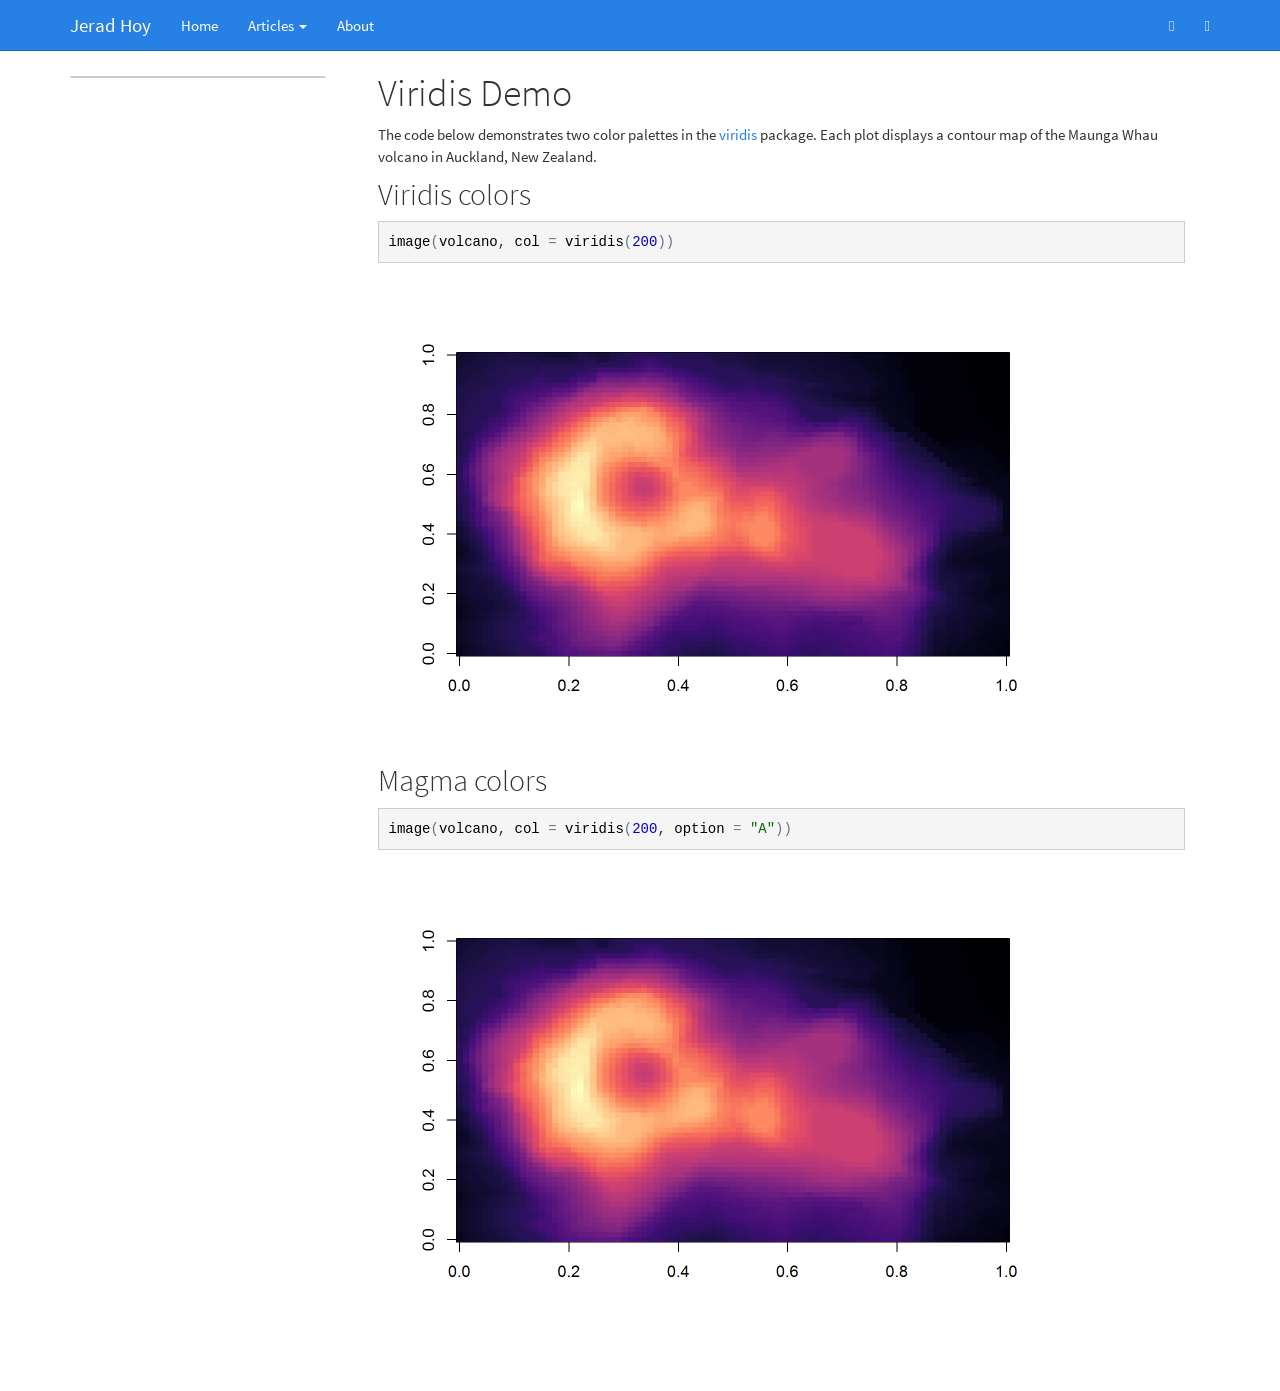
==== commit 03df5fa2: "updated site" ====
--- a/1-example.html
+++ b/1-example.html
@@ -15,16 +15,19 @@
 
 <script src="site_libs/jquery-1.11.3/jquery.min.js"></script>
 <meta name="viewport" content="width=device-width, initial-scale=1" />
-<link href="site_libs/bootstrap-3.3.5/css/yeti.min.css" rel="stylesheet" />
+<link href="site_libs/bootstrap-3.3.5/css/cosmo.min.css" rel="stylesheet" />
 <script src="site_libs/bootstrap-3.3.5/js/bootstrap.min.js"></script>
 <script src="site_libs/bootstrap-3.3.5/shim/html5shiv.min.js"></script>
 <script src="site_libs/bootstrap-3.3.5/shim/respond.min.js"></script>
+<script src="site_libs/jqueryui-1.11.4/jquery-ui.min.js"></script>
+<link href="site_libs/tocify-1.9.1/jquery.tocify.css" rel="stylesheet" />
+<script src="site_libs/tocify-1.9.1/jquery.tocify.js"></script>
+<script src="site_libs/navigation-1.1/tabsets.js"></script>
+<link href="site_libs/highlightjs-1.1/textmate.css" rel="stylesheet" />
+<script src="site_libs/highlightjs-1.1/highlight.js"></script>
+<link href="site_libs/font-awesome-4.5.0/css/font-awesome.min.css" rel="stylesheet" />
 
 <style type="text/css">code{white-space: pre;}</style>
-<link rel="stylesheet"
-      href="site_libs/highlight/textmate.css"
-      type="text/css" />
-<script src="site_libs/highlight/highlight.js"></script>
 <style type="text/css">
   pre:not([class]) {
     background-color: white;
@@ -99,34 +102,34 @@
 <style type="text/css">
 /* padding for bootstrap navbar */
 body {
-  padding-top: 45px;
+  padding-top: 51px;
   padding-bottom: 40px;
 }
 /* offset scroll position for anchor links (for fixed navbar)  */
 .section h1 {
-  padding-top: 50px;
-  margin-top: -50px;
+  padding-top: 56px;
+  margin-top: -56px;
 }
 
 .section h2 {
-  padding-top: 50px;
-  margin-top: -50px;
+  padding-top: 56px;
+  margin-top: -56px;
 }
 .section h3 {
-  padding-top: 50px;
-  margin-top: -50px;
+  padding-top: 56px;
+  margin-top: -56px;
 }
 .section h4 {
-  padding-top: 50px;
-  margin-top: -50px;
+  padding-top: 56px;
+  margin-top: -56px;
 }
 .section h5 {
-  padding-top: 50px;
-  margin-top: -50px;
+  padding-top: 56px;
+  margin-top: -56px;
 }
 .section h6 {
-  padding-top: 50px;
-  margin-top: -50px;
+  padding-top: 56px;
+  margin-top: -56px;
 }
 </style>
 
@@ -152,7 +155,6 @@
 <div class="container-fluid main-container">
 
 <!-- tabsets -->
-<script src="site_libs/navigation-1.1/tabsets.js"></script>
 <script>
 $(document).ready(function () {
   window.buildTabsets("TOC");
@@ -164,9 +166,104 @@
 
 
 
-
-
-<div class="navbar navbar-default  navbar-fixed-top" role="navigation">
+<script>
+$(document).ready(function ()  {
+
+    // move toc-ignore selectors from section div to header
+    $('div.section.toc-ignore')
+        .removeClass('toc-ignore')
+        .children('h1,h2,h3,h4,h5').addClass('toc-ignore');
+
+    // establish options
+    var options = {
+      selectors: "h1,h2,h3",
+      theme: "bootstrap3",
+      context: '.toc-content',
+      hashGenerator: function (text) {
+        return text.replace(/[.\\/?&!#<>]/g, '').replace(/\s/g, '_').toLowerCase();
+      },
+      ignoreSelector: ".toc-ignore",
+      scrollTo: 0
+    };
+    options.showAndHide = true;
+    options.smoothScroll = true;
+
+    // tocify
+    var toc = $("#TOC").tocify(options).data("toc-tocify");
+});
+</script>
+
+<style type="text/css">
+
+#TOC {
+  margin: 25px 0px 20px 0px;
+}
+@media (max-width: 768px) {
+#TOC {
+  position: relative;
+  width: 100%;
+}
+}
+
+
+.toc-content {
+  padding-left: 30px;
+  padding-right: 40px;
+}
+
+div.main-container {
+  max-width: 1200px;
+}
+
+div.tocify {
+  width: 20%;
+  max-width: 260px;
+  max-height: 85%;
+}
+
+@media (min-width: 768px) and (max-width: 991px) {
+  div.tocify {
+    width: 25%;
+  }
+}
+
+@media (max-width: 767px) {
+  div.tocify {
+    width: 100%;
+    max-width: none;
+  }
+}
+
+.tocify ul, .tocify li {
+  line-height: 20px;
+}
+
+.tocify-subheader .tocify-item {
+  font-size: 0.90em;
+  padding-left: 25px;
+  text-indent: 0;
+}
+
+.tocify .list-group-item {
+  border-radius: 0px;
+}
+
+
+</style>
+
+<!-- setup 3col/9col grid for toc_float and main content  -->
+<div class="row-fluid">
+<div class="col-xs-12 col-sm-4 col-md-3">
+<div id="TOC" class="tocify">
+</div>
+</div>
+
+<div class="toc-content col-xs-12 col-sm-8 col-md-9">
+
+
+
+
+<div class="navbar navbar-inverse  navbar-fixed-top" role="navigation">
   <div class="container">
     <div class="navbar-header">
       <button type="button" class="navbar-toggle collapsed" data-toggle="collapse" data-target="#navbar">
@@ -181,18 +278,35 @@
         <li>
   <a href="index.html">Home</a>
 </li>
+<li class="dropdown">
+  <a href="#" class="dropdown-toggle" data-toggle="dropdown" role="button" aria-expanded="false">
+    Articles
+     
+    <span class="caret"></span>
+  </a>
+  <ul class="dropdown-menu" role="menu">
+    <li>
+      <a href="4-shiny-dash.html">Sustainability Dashboard</a>
+    </li>
+  </ul>
+</li>
 <li>
-  <a href="1-example.html">Viridis Colors</a>
-</li>
-<li>
-  <a href="3-inline.html">Terrain Colors</a>
-</li>
-<li>
-  <a href="4-shiny-dash.html">Shiny Dashboard</a>
+  <a href="about.html">About</a>
 </li>
       </ul>
       <ul class="nav navbar-nav navbar-right">
-        
+        <li>
+  <a href="https://github.com/jeradhoy">
+    <span class="fa fa-github"></span>
+     
+  </a>
+</li>
+<li>
+  <a href="https://www.linkedin.com/in/jeradhoy">
+    <span class="fa fa-linkedin"></span>
+     
+  </a>
+</li>
       </ul>
     </div><!--/.nav-collapse -->
   </div><!--/.container -->
@@ -211,38 +325,34 @@
 <div id="viridis-colors" class="section level2">
 <h2>Viridis colors</h2>
 <pre class="r"><code>image(volcano, col = viridis(200))</code></pre>
-<p><img src="1-example_files/figure-html/unnamed-chunk-2-1.png" width="672" /></p>
+<p><img src="1-example_files/figure-html/unnamed-chunk-3-1.png" width="672" /></p>
 </div>
 <div id="magma-colors" class="section level2">
 <h2>Magma colors</h2>
 <pre class="r"><code>image(volcano, col = viridis(200, option = &quot;A&quot;))</code></pre>
-<p><img src="1-example_files/figure-html/unnamed-chunk-3-1.png" width="672" /></p>
-</div>
-
-
-
+<p><img src="1-example_files/figure-html/unnamed-chunk-4-1.png" width="672" /></p>
+</div>
+
+
+
+</div>
+</div>
 
 </div>
 
 <script>
 
 // add bootstrap table styles to pandoc tables
+function bootstrapStylePandocTables() {
+  $('tr.header').parent('thead').parent('table').addClass('table table-condensed');
+}
 $(document).ready(function () {
-  $('tr.header').parent('thead').parent('table').addClass('table table-condensed');
+  bootstrapStylePandocTables();
 });
 
 
 </script>
 
-<!-- dynamically load mathjax for compatibility with self-contained -->
-<script>
-  (function () {
-    var script = document.createElement("script");
-    script.type = "text/javascript";
-    script.src  = "https://cdn.mathjax.org/mathjax/latest/MathJax.js?config=TeX-AMS-MML_HTMLorMML";
-    document.getElementsByTagName("head")[0].appendChild(script);
-  })();
-</script>
 
 </body>
 </html>
--- a/site_libs/bootstrap-3.3.5/css/cosmo.min.css
+++ b/site_libs/bootstrap-3.3.5/css/cosmo.min.css
@@ -0,0 +1,30 @@
+@font-face {
+  font-family: 'Source Sans Pro';
+  font-style: normal;
+  font-weight: 300;
+  src: url(fonts/SourceSansProLight.ttf) format('truetype');
+}
+@font-face {
+  font-family: 'Source Sans Pro';
+  font-style: normal;
+  font-weight: 400;
+  src: url(fonts/SourceSansPro.ttf) format('truetype');
+}
+@font-face {
+  font-family: 'Source Sans Pro';
+  font-style: normal;
+  font-weight: 700;
+  src: url(fonts/SourceSansProBold.ttf) format('truetype');
+}
+
+/*!
+ * bootswatch v3.3.6
+ * Homepage: http://bootswatch.com
+ * Copyright 2012-2015 Thomas Park
+ * Licensed under MIT
+ * Based on Bootstrap
+*//*!
+ * Bootstrap v3.3.6 (http://getbootstrap.com)
+ * Copyright 2011-2015 Twitter, Inc.
+ * Licensed under MIT (https://github.com/twbs/bootstrap/blob/master/LICENSE)
+ *//*! normalize.css v3.0.3 | MIT License | github.com/necolas/normalize.css */html{font-family:sans-serif;-ms-text-size-adjust:100%;-webkit-text-size-adjust:100%}body{margin:0}article,aside,details,figcaption,figure,footer,header,hgroup,main,menu,nav,section,summary{display:block}audio,canvas,progress,video{display:inline-block;vertical-align:baseline}audio:not([controls]){display:none;height:0}[hidden],template{display:none}a{background-color:transparent}a:active,a:hover{outline:0}abbr[title]{border-bottom:1px dotted}b,strong{font-weight:bold}dfn{font-style:italic}h1{font-size:2em;margin:0.67em 0}mark{background:#ff0;color:#000}small{font-size:80%}sub,sup{font-size:75%;line-height:0;position:relative;vertical-align:baseline}sup{top:-0.5em}sub{bottom:-0.25em}img{border:0}svg:not(:root){overflow:hidden}figure{margin:1em 40px}hr{-webkit-box-sizing:content-box;-moz-box-sizing:content-box;box-sizing:content-box;height:0}pre{overflow:auto}code,kbd,pre,samp{font-family:monospace, monospace;font-size:1em}button,input,optgroup,select,textarea{color:inherit;font:inherit;margin:0}button{overflow:visible}button,select{text-transform:none}button,html input[type="button"],input[type="reset"],input[type="submit"]{-webkit-appearance:button;cursor:pointer}button[disabled],html input[disabled]{cursor:default}button::-moz-focus-inner,input::-moz-focus-inner{border:0;padding:0}input{line-height:normal}input[type="checkbox"],input[type="radio"]{-webkit-box-sizing:border-box;-moz-box-sizing:border-box;box-sizing:border-box;padding:0}input[type="number"]::-webkit-inner-spin-button,input[type="number"]::-webkit-outer-spin-button{height:auto}input[type="search"]{-webkit-appearance:textfield;-webkit-box-sizing:content-box;-moz-box-sizing:content-box;box-sizing:content-box}input[type="search"]::-webkit-search-cancel-button,input[type="search"]::-webkit-search-decoration{-webkit-appearance:none}fieldset{border:1px solid #c0c0c0;margin:0 2px;padding:0.35em 0.625em 0.75em}legend{border:0;padding:0}textarea{overflow:auto}optgroup{font-weight:bold}table{border-collapse:collapse;border-spacing:0}td,th{padding:0}/*! Source: https://github.com/h5bp/html5-boilerplate/blob/master/src/css/main.css */@media print{*,*:before,*:after{background:transparent !important;color:#000 !important;-webkit-box-shadow:none !important;box-shadow:none !important;text-shadow:none !important}a,a:visited{text-decoration:underline}a[href]:after{content:" (" attr(href) ")"}abbr[title]:after{content:" (" attr(title) ")"}a[href^="#"]:after,a[href^="javascript:"]:after{content:""}pre,blockquote{border:1px solid #999;page-break-inside:avoid}thead{display:table-header-group}tr,img{page-break-inside:avoid}img{max-width:100% !important}p,h2,h3{orphans:3;widows:3}h2,h3{page-break-after:avoid}.navbar{display:none}.btn>.caret,.dropup>.btn>.caret{border-top-color:#000 !important}.label{border:1px solid #000}.table{border-collapse:collapse !important}.table td,.table th{background-color:#fff !important}.table-bordered th,.table-bordered td{border:1px solid #ddd !important}}@font-face{font-family:'Glyphicons Halflings';src:url('../fonts/glyphicons-halflings-regular.eot');src:url('../fonts/glyphicons-halflings-regular.eot?#iefix') format('embedded-opentype'),url('../fonts/glyphicons-halflings-regular.woff') format('woff'),url('../fonts/glyphicons-halflings-regular.ttf') format('truetype'),url('../fonts/glyphicons-halflings-regular.svg#glyphicons_halflingsregular') format('svg')}.glyphicon{position:relative;top:1px;display:inline-block;font-family:'Glyphicons Halflings';font-style:normal;font-weight:normal;line-height:1;-webkit-font-smoothing:antialiased;-moz-osx-font-smoothing:grayscale}.glyphicon-asterisk:before{content:"\002a"}.glyphicon-plus:before{content:"\002b"}.glyphicon-euro:before,.glyphicon-eur:before{content:"\20ac"}.glyphicon-minus:before{content:"\2212"}.glyphicon-cloud:before{content:"\2601"}.glyphicon-envelope:before{content:"\2709"}.glyphicon-pencil:before{content:"\270f"}.glyphicon-glass:before{content:"\e001"}.glyphicon-music:before{content:"\e002"}.glyphicon-search:before{content:"\e003"}.glyphicon-heart:before{content:"\e005"}.glyphicon-star:before{content:"\e006"}.glyphicon-star-empty:before{content:"\e007"}.glyphicon-user:before{content:"\e008"}.glyphicon-film:before{content:"\e009"}.glyphicon-th-large:before{content:"\e010"}.glyphicon-th:before{content:"\e011"}.glyphicon-th-list:before{content:"\e012"}.glyphicon-ok:before{content:"\e013"}.glyphicon-remove:before{content:"\e014"}.glyphicon-zoom-in:before{content:"\e015"}.glyphicon-zoom-out:before{content:"\e016"}.glyphicon-off:before{content:"\e017"}.glyphicon-signal:before{content:"\e018"}.glyphicon-cog:before{content:"\e019"}.glyphicon-trash:before{content:"\e020"}.glyphicon-home:before{content:"\e021"}.glyphicon-file:before{content:"\e022"}.glyphicon-time:before{content:"\e023"}.glyphicon-road:before{content:"\e024"}.glyphicon-download-alt:before{content:"\e025"}.glyphicon-download:before{content:"\e026"}.glyphicon-upload:before{content:"\e027"}.glyphicon-inbox:before{content:"\e028"}.glyphicon-play-circle:before{content:"\e029"}.glyphicon-repeat:before{content:"\e030"}.glyphicon-refresh:before{content:"\e031"}.glyphicon-list-alt:before{content:"\e032"}.glyphicon-lock:before{content:"\e033"}.glyphicon-flag:before{content:"\e034"}.glyphicon-headphones:before{content:"\e035"}.glyphicon-volume-off:before{content:"\e036"}.glyphicon-volume-down:before{content:"\e037"}.glyphicon-volume-up:before{content:"\e038"}.glyphicon-qrcode:before{content:"\e039"}.glyphicon-barcode:before{content:"\e040"}.glyphicon-tag:before{content:"\e041"}.glyphicon-tags:before{content:"\e042"}.glyphicon-book:before{content:"\e043"}.glyphicon-bookmark:before{content:"\e044"}.glyphicon-print:before{content:"\e045"}.glyphicon-camera:before{content:"\e046"}.glyphicon-font:before{content:"\e047"}.glyphicon-bold:before{content:"\e048"}.glyphicon-italic:before{content:"\e049"}.glyphicon-text-height:before{content:"\e050"}.glyphicon-text-width:before{content:"\e051"}.glyphicon-align-left:before{content:"\e052"}.glyphicon-align-center:before{content:"\e053"}.glyphicon-align-right:before{content:"\e054"}.glyphicon-align-justify:before{content:"\e055"}.glyphicon-list:before{content:"\e056"}.glyphicon-indent-left:before{content:"\e057"}.glyphicon-indent-right:before{content:"\e058"}.glyphicon-facetime-video:before{content:"\e059"}.glyphicon-picture:before{content:"\e060"}.glyphicon-map-marker:before{content:"\e062"}.glyphicon-adjust:before{content:"\e063"}.glyphicon-tint:before{content:"\e064"}.glyphicon-edit:before{content:"\e065"}.glyphicon-share:before{content:"\e066"}.glyphicon-check:before{content:"\e067"}.glyphicon-move:before{content:"\e068"}.glyphicon-step-backward:before{content:"\e069"}.glyphicon-fast-backward:before{content:"\e070"}.glyphicon-backward:before{content:"\e071"}.glyphicon-play:before{content:"\e072"}.glyphicon-pause:before{content:"\e073"}.glyphicon-stop:before{content:"\e074"}.glyphicon-forward:before{content:"\e075"}.glyphicon-fast-forward:before{content:"\e076"}.glyphicon-step-forward:before{content:"\e077"}.glyphicon-eject:before{content:"\e078"}.glyphicon-chevron-left:before{content:"\e079"}.glyphicon-chevron-right:before{content:"\e080"}.glyphicon-plus-sign:before{content:"\e081"}.glyphicon-minus-sign:before{content:"\e082"}.glyphicon-remove-sign:before{content:"\e083"}.glyphicon-ok-sign:before{content:"\e084"}.glyphicon-question-sign:before{content:"\e085"}.glyphicon-info-sign:before{content:"\e086"}.glyphicon-screenshot:before{content:"\e087"}.glyphicon-remove-circle:before{content:"\e088"}.glyphicon-ok-circle:before{content:"\e089"}.glyphicon-ban-circle:before{content:"\e090"}.glyphicon-arrow-left:before{content:"\e091"}.glyphicon-arrow-right:before{content:"\e092"}.glyphicon-arrow-up:before{content:"\e093"}.glyphicon-arrow-down:before{content:"\e094"}.glyphicon-share-alt:before{content:"\e095"}.glyphicon-resize-full:before{content:"\e096"}.glyphicon-resize-small:before{content:"\e097"}.glyphicon-exclamation-sign:before{content:"\e101"}.glyphicon-gift:before{content:"\e102"}.glyphicon-leaf:before{content:"\e103"}.glyphicon-fire:before{content:"\e104"}.glyphicon-eye-open:before{content:"\e105"}.glyphicon-eye-close:before{content:"\e106"}.glyphicon-warning-sign:before{content:"\e107"}.glyphicon-plane:before{content:"\e108"}.glyphicon-calendar:before{content:"\e109"}.glyphicon-random:before{content:"\e110"}.glyphicon-comment:before{content:"\e111"}.glyphicon-magnet:before{content:"\e112"}.glyphicon-chevron-up:before{content:"\e113"}.glyphicon-chevron-down:before{content:"\e114"}.glyphicon-retweet:before{content:"\e115"}.glyphicon-shopping-cart:before{content:"\e116"}.glyphicon-folder-close:before{content:"\e117"}.glyphicon-folder-open:before{content:"\e118"}.glyphicon-resize-vertical:before{content:"\e119"}.glyphicon-resize-horizontal:before{content:"\e120"}.glyphicon-hdd:before{content:"\e121"}.glyphicon-bullhorn:before{content:"\e122"}.glyphicon-bell:before{content:"\e123"}.glyphicon-certificate:before{content:"\e124"}.glyphicon-thumbs-up:before{content:"\e125"}.glyphicon-thumbs-down:before{content:"\e126"}.glyphicon-hand-right:before{content:"\e127"}.glyphicon-hand-left:before{content:"\e128"}.glyphicon-hand-up:before{content:"\e129"}.glyphicon-hand-down:before{content:"\e130"}.glyphicon-circle-arrow-right:before{content:"\e131"}.glyphicon-circle-arrow-left:before{content:"\e132"}.glyphicon-circle-arrow-up:before{content:"\e133"}.glyphicon-circle-arrow-down:before{content:"\e134"}.glyphicon-globe:before{content:"\e135"}.glyphicon-wrench:before{content:"\e136"}.glyphicon-tasks:before{content:"\e137"}.glyphicon-filter:before{content:"\e138"}.glyphicon-briefcase:before{content:"\e139"}.glyphicon-fullscreen:before{content:"\e140"}.glyphicon-dashboard:before{content:"\e141"}.glyphicon-paperclip:before{content:"\e142"}.glyphicon-heart-empty:before{content:"\e143"}.glyphicon-link:before{content:"\e144"}.glyphicon-phone:before{content:"\e145"}.glyphicon-pushpin:before{content:"\e146"}.glyphicon-usd:before{content:"\e148"}.glyphicon-gbp:before{content:"\e149"}.glyphicon-sort:before{content:"\e150"}.glyphicon-sort-by-alphabet:before{content:"\e151"}.glyphicon-sort-by-alphabet-alt:before{content:"\e152"}.glyphicon-sort-by-order:before{content:"\e153"}.glyphicon-sort-by-order-alt:before{content:"\e154"}.glyphicon-sort-by-attributes:before{content:"\e155"}.glyphicon-sort-by-attributes-alt:before{content:"\e156"}.glyphicon-unchecked:before{content:"\e157"}.glyphicon-expand:before{content:"\e158"}.glyphicon-collapse-down:before{content:"\e159"}.glyphicon-collapse-up:before{content:"\e160"}.glyphicon-log-in:before{content:"\e161"}.glyphicon-flash:before{content:"\e162"}.glyphicon-log-out:before{content:"\e163"}.glyphicon-new-window:before{content:"\e164"}.glyphicon-record:before{content:"\e165"}.glyphicon-save:before{content:"\e166"}.glyphicon-open:before{content:"\e167"}.glyphicon-saved:before{content:"\e168"}.glyphicon-import:before{content:"\e169"}.glyphicon-export:before{content:"\e170"}.glyphicon-send:before{content:"\e171"}.glyphicon-floppy-disk:before{content:"\e172"}.glyphicon-floppy-saved:before{content:"\e173"}.glyphicon-floppy-remove:before{content:"\e174"}.glyphicon-floppy-save:before{content:"\e175"}.glyphicon-floppy-open:before{content:"\e176"}.glyphicon-credit-card:before{content:"\e177"}.glyphicon-transfer:before{content:"\e178"}.glyphicon-cutlery:before{content:"\e179"}.glyphicon-header:before{content:"\e180"}.glyphicon-compressed:before{content:"\e181"}.glyphicon-earphone:before{content:"\e182"}.glyphicon-phone-alt:before{content:"\e183"}.glyphicon-tower:before{content:"\e184"}.glyphicon-stats:before{content:"\e185"}.glyphicon-sd-video:before{content:"\e186"}.glyphicon-hd-video:before{content:"\e187"}.glyphicon-subtitles:before{content:"\e188"}.glyphicon-sound-stereo:before{content:"\e189"}.glyphicon-sound-dolby:before{content:"\e190"}.glyphicon-sound-5-1:before{content:"\e191"}.glyphicon-sound-6-1:before{content:"\e192"}.glyphicon-sound-7-1:before{content:"\e193"}.glyphicon-copyright-mark:before{content:"\e194"}.glyphicon-registration-mark:before{content:"\e195"}.glyphicon-cloud-download:before{content:"\e197"}.glyphicon-cloud-upload:before{content:"\e198"}.glyphicon-tree-conifer:before{content:"\e199"}.glyphicon-tree-deciduous:before{content:"\e200"}.glyphicon-cd:before{content:"\e201"}.glyphicon-save-file:before{content:"\e202"}.glyphicon-open-file:before{content:"\e203"}.glyphicon-level-up:before{content:"\e204"}.glyphicon-copy:before{content:"\e205"}.glyphicon-paste:before{content:"\e206"}.glyphicon-alert:before{content:"\e209"}.glyphicon-equalizer:before{content:"\e210"}.glyphicon-king:before{content:"\e211"}.glyphicon-queen:before{content:"\e212"}.glyphicon-pawn:before{content:"\e213"}.glyphicon-bishop:before{content:"\e214"}.glyphicon-knight:before{content:"\e215"}.glyphicon-baby-formula:before{content:"\e216"}.glyphicon-tent:before{content:"\26fa"}.glyphicon-blackboard:before{content:"\e218"}.glyphicon-bed:before{content:"\e219"}.glyphicon-apple:before{content:"\f8ff"}.glyphicon-erase:before{content:"\e221"}.glyphicon-hourglass:before{content:"\231b"}.glyphicon-lamp:before{content:"\e223"}.glyphicon-duplicate:before{content:"\e224"}.glyphicon-piggy-bank:before{content:"\e225"}.glyphicon-scissors:before{content:"\e226"}.glyphicon-bitcoin:before{content:"\e227"}.glyphicon-btc:before{content:"\e227"}.glyphicon-xbt:before{content:"\e227"}.glyphicon-yen:before{content:"\00a5"}.glyphicon-jpy:before{content:"\00a5"}.glyphicon-ruble:before{content:"\20bd"}.glyphicon-rub:before{content:"\20bd"}.glyphicon-scale:before{content:"\e230"}.glyphicon-ice-lolly:before{content:"\e231"}.glyphicon-ice-lolly-tasted:before{content:"\e232"}.glyphicon-education:before{content:"\e233"}.glyphicon-option-horizontal:before{content:"\e234"}.glyphicon-option-vertical:before{content:"\e235"}.glyphicon-menu-hamburger:before{content:"\e236"}.glyphicon-modal-window:before{content:"\e237"}.glyphicon-oil:before{content:"\e238"}.glyphicon-grain:before{content:"\e239"}.glyphicon-sunglasses:before{content:"\e240"}.glyphicon-text-size:before{content:"\e241"}.glyphicon-text-color:before{content:"\e242"}.glyphicon-text-background:before{content:"\e243"}.glyphicon-object-align-top:before{content:"\e244"}.glyphicon-object-align-bottom:before{content:"\e245"}.glyphicon-object-align-horizontal:before{content:"\e246"}.glyphicon-object-align-left:before{content:"\e247"}.glyphicon-object-align-vertical:before{content:"\e248"}.glyphicon-object-align-right:before{content:"\e249"}.glyphicon-triangle-right:before{content:"\e250"}.glyphicon-triangle-left:before{content:"\e251"}.glyphicon-triangle-bottom:before{content:"\e252"}.glyphicon-triangle-top:before{content:"\e253"}.glyphicon-console:before{content:"\e254"}.glyphicon-superscript:before{content:"\e255"}.glyphicon-subscript:before{content:"\e256"}.glyphicon-menu-left:before{content:"\e257"}.glyphicon-menu-right:before{content:"\e258"}.glyphicon-menu-down:before{content:"\e259"}.glyphicon-menu-up:before{content:"\e260"}*{-webkit-box-sizing:border-box;-moz-box-sizing:border-box;box-sizing:border-box}*:before,*:after{-webkit-box-sizing:border-box;-moz-box-sizing:border-box;box-sizing:border-box}html{font-size:10px;-webkit-tap-highlight-color:rgba(0,0,0,0)}body{font-family:"Source Sans Pro",Calibri,Candara,Arial,sans-serif;font-size:15px;line-height:1.42857143;color:#333333;background-color:#ffffff}input,button,select,textarea{font-family:inherit;font-size:inherit;line-height:inherit}a{color:#2780e3;text-decoration:none}a:hover,a:focus{color:#165ba8;text-decoration:underline}a:focus{outline:thin dotted;outline:5px auto -webkit-focus-ring-color;outline-offset:-2px}figure{margin:0}img{vertical-align:middle}.img-responsive,.thumbnail>img,.thumbnail a>img,.carousel-inner>.item>img,.carousel-inner>.item>a>img{display:block;max-width:100%;height:auto}.img-rounded{border-radius:0}.img-thumbnail{padding:4px;line-height:1.42857143;background-color:#ffffff;border:1px solid #dddddd;border-radius:0;-webkit-transition:all .2s ease-in-out;-o-transition:all .2s ease-in-out;transition:all .2s ease-in-out;display:inline-block;max-width:100%;height:auto}.img-circle{border-radius:50%}hr{margin-top:21px;margin-bottom:21px;border:0;border-top:1px solid #e6e6e6}.sr-only{position:absolute;width:1px;height:1px;margin:-1px;padding:0;overflow:hidden;clip:rect(0, 0, 0, 0);border:0}.sr-only-focusable:active,.sr-only-focusable:focus{position:static;width:auto;height:auto;margin:0;overflow:visible;clip:auto}[role="button"]{cursor:pointer}h1,h2,h3,h4,h5,h6,.h1,.h2,.h3,.h4,.h5,.h6{font-family:"Source Sans Pro",Calibri,Candara,Arial,sans-serif;font-weight:300;line-height:1.1;color:inherit}h1 small,h2 small,h3 small,h4 small,h5 small,h6 small,.h1 small,.h2 small,.h3 small,.h4 small,.h5 small,.h6 small,h1 .small,h2 .small,h3 .small,h4 .small,h5 .small,h6 .small,.h1 .small,.h2 .small,.h3 .small,.h4 .small,.h5 .small,.h6 .small{font-weight:normal;line-height:1;color:#999999}h1,.h1,h2,.h2,h3,.h3{margin-top:21px;margin-bottom:10.5px}h1 small,.h1 small,h2 small,.h2 small,h3 small,.h3 small,h1 .small,.h1 .small,h2 .small,.h2 .small,h3 .small,.h3 .small{font-size:65%}h4,.h4,h5,.h5,h6,.h6{margin-top:10.5px;margin-bottom:10.5px}h4 small,.h4 small,h5 small,.h5 small,h6 small,.h6 small,h4 .small,.h4 .small,h5 .small,.h5 .small,h6 .small,.h6 .small{font-size:75%}h1,.h1{font-size:39px}h2,.h2{font-size:32px}h3,.h3{font-size:26px}h4,.h4{font-size:19px}h5,.h5{font-size:15px}h6,.h6{font-size:13px}p{margin:0 0 10.5px}.lead{margin-bottom:21px;font-size:17px;font-weight:300;line-height:1.4}@media (min-width:768px){.lead{font-size:22.5px}}small,.small{font-size:86%}mark,.mark{background-color:#ff7518;padding:.2em}.text-left{text-align:left}.text-right{text-align:right}.text-center{text-align:center}.text-justify{text-align:justify}.text-nowrap{white-space:nowrap}.text-lowercase{text-transform:lowercase}.text-uppercase{text-transform:uppercase}.text-capitalize{text-transform:capitalize}.text-muted{color:#999999}.text-primary{color:#2780e3}a.text-primary:hover,a.text-primary:focus{color:#1967be}.text-success{color:#ffffff}a.text-success:hover,a.text-success:focus{color:#e6e6e6}.text-info{color:#ffffff}a.text-info:hover,a.text-info:focus{color:#e6e6e6}.text-warning{color:#ffffff}a.text-warning:hover,a.text-warning:focus{color:#e6e6e6}.text-danger{color:#ffffff}a.text-danger:hover,a.text-danger:focus{color:#e6e6e6}.bg-primary{color:#fff;background-color:#2780e3}a.bg-primary:hover,a.bg-primary:focus{background-color:#1967be}.bg-success{background-color:#3fb618}a.bg-success:hover,a.bg-success:focus{background-color:#2f8912}.bg-info{background-color:#9954bb}a.bg-info:hover,a.bg-info:focus{background-color:#7e3f9d}.bg-warning{background-color:#ff7518}a.bg-warning:hover,a.bg-warning:focus{background-color:#e45c00}.bg-danger{background-color:#ff0039}a.bg-danger:hover,a.bg-danger:focus{background-color:#cc002e}.page-header{padding-bottom:9.5px;margin:42px 0 21px;border-bottom:1px solid #e6e6e6}ul,ol{margin-top:0;margin-bottom:10.5px}ul ul,ol ul,ul ol,ol ol{margin-bottom:0}.list-unstyled{padding-left:0;list-style:none}.list-inline{padding-left:0;list-style:none;margin-left:-5px}.list-inline>li{display:inline-block;padding-left:5px;padding-right:5px}dl{margin-top:0;margin-bottom:21px}dt,dd{line-height:1.42857143}dt{font-weight:bold}dd{margin-left:0}@media (min-width:768px){.dl-horizontal dt{float:left;width:160px;clear:left;text-align:right;overflow:hidden;text-overflow:ellipsis;white-space:nowrap}.dl-horizontal dd{margin-left:180px}}abbr[title],abbr[data-original-title]{cursor:help;border-bottom:1px dotted #999999}.initialism{font-size:90%;text-transform:uppercase}blockquote{padding:10.5px 21px;margin:0 0 21px;font-size:18.75px;border-left:5px solid #e6e6e6}blockquote p:last-child,blockquote ul:last-child,blockquote ol:last-child{margin-bottom:0}blockquote footer,blockquote small,blockquote .small{display:block;font-size:80%;line-height:1.42857143;color:#999999}blockquote footer:before,blockquote small:before,blockquote .small:before{content:'\2014 \00A0'}.blockquote-reverse,blockquote.pull-right{padding-right:15px;padding-left:0;border-right:5px solid #e6e6e6;border-left:0;text-align:right}.blockquote-reverse footer:before,blockquote.pull-right footer:before,.blockquote-reverse small:before,blockquote.pull-right small:before,.blockquote-reverse .small:before,blockquote.pull-right .small:before{content:''}.blockquote-reverse footer:after,blockquote.pull-right footer:after,.blockquote-reverse small:after,blockquote.pull-right small:after,.blockquote-reverse .small:after,blockquote.pull-right .small:after{content:'\00A0 \2014'}address{margin-bottom:21px;font-style:normal;line-height:1.42857143}code,kbd,pre,samp{font-family:monospace}code{padding:2px 4px;font-size:90%;color:#c7254e;background-color:#f9f2f4;border-radius:0}kbd{padding:2px 4px;font-size:90%;color:#ffffff;background-color:#333333;border-radius:0;-webkit-box-shadow:inset 0 -1px 0 rgba(0,0,0,0.25);box-shadow:inset 0 -1px 0 rgba(0,0,0,0.25)}kbd kbd{padding:0;font-size:100%;font-weight:bold;-webkit-box-shadow:none;box-shadow:none}pre{display:block;padding:10px;margin:0 0 10.5px;font-size:14px;line-height:1.42857143;word-break:break-all;word-wrap:break-word;color:#333333;background-color:#f5f5f5;border:1px solid #cccccc;border-radius:0}pre code{padding:0;font-size:inherit;color:inherit;white-space:pre-wrap;background-color:transparent;border-radius:0}.pre-scrollable{max-height:340px;overflow-y:scroll}.container{margin-right:auto;margin-left:auto;padding-left:15px;padding-right:15px}@media (min-width:768px){.container{width:750px}}@media (min-width:992px){.container{width:970px}}@media (min-width:1200px){.container{width:1170px}}.container-fluid{margin-right:auto;margin-left:auto;padding-left:15px;padding-right:15px}.row{margin-left:-15px;margin-right:-15px}.col-xs-1,.col-sm-1,.col-md-1,.col-lg-1,.col-xs-2,.col-sm-2,.col-md-2,.col-lg-2,.col-xs-3,.col-sm-3,.col-md-3,.col-lg-3,.col-xs-4,.col-sm-4,.col-md-4,.col-lg-4,.col-xs-5,.col-sm-5,.col-md-5,.col-lg-5,.col-xs-6,.col-sm-6,.col-md-6,.col-lg-6,.col-xs-7,.col-sm-7,.col-md-7,.col-lg-7,.col-xs-8,.col-sm-8,.col-md-8,.col-lg-8,.col-xs-9,.col-sm-9,.col-md-9,.col-lg-9,.col-xs-10,.col-sm-10,.col-md-10,.col-lg-10,.col-xs-11,.col-sm-11,.col-md-11,.col-lg-11,.col-xs-12,.col-sm-12,.col-md-12,.col-lg-12{position:relative;min-height:1px;padding-left:15px;padding-right:15px}.col-xs-1,.col-xs-2,.col-xs-3,.col-xs-4,.col-xs-5,.col-xs-6,.col-xs-7,.col-xs-8,.col-xs-9,.col-xs-10,.col-xs-11,.col-xs-12{float:left}.col-xs-12{width:100%}.col-xs-11{width:91.66666667%}.col-xs-10{width:83.33333333%}.col-xs-9{width:75%}.col-xs-8{width:66.66666667%}.col-xs-7{width:58.33333333%}.col-xs-6{width:50%}.col-xs-5{width:41.66666667%}.col-xs-4{width:33.33333333%}.col-xs-3{width:25%}.col-xs-2{width:16.66666667%}.col-xs-1{width:8.33333333%}.col-xs-pull-12{right:100%}.col-xs-pull-11{right:91.66666667%}.col-xs-pull-10{right:83.33333333%}.col-xs-pull-9{right:75%}.col-xs-pull-8{right:66.66666667%}.col-xs-pull-7{right:58.33333333%}.col-xs-pull-6{right:50%}.col-xs-pull-5{right:41.66666667%}.col-xs-pull-4{right:33.33333333%}.col-xs-pull-3{right:25%}.col-xs-pull-2{right:16.66666667%}.col-xs-pull-1{right:8.33333333%}.col-xs-pull-0{right:auto}.col-xs-push-12{left:100%}.col-xs-push-11{left:91.66666667%}.col-xs-push-10{left:83.33333333%}.col-xs-push-9{left:75%}.col-xs-push-8{left:66.66666667%}.col-xs-push-7{left:58.33333333%}.col-xs-push-6{left:50%}.col-xs-push-5{left:41.66666667%}.col-xs-push-4{left:33.33333333%}.col-xs-push-3{left:25%}.col-xs-push-2{left:16.66666667%}.col-xs-push-1{left:8.33333333%}.col-xs-push-0{left:auto}.col-xs-offset-12{margin-left:100%}.col-xs-offset-11{margin-left:91.66666667%}.col-xs-offset-10{margin-left:83.33333333%}.col-xs-offset-9{margin-left:75%}.col-xs-offset-8{margin-left:66.66666667%}.col-xs-offset-7{margin-left:58.33333333%}.col-xs-offset-6{margin-left:50%}.col-xs-offset-5{margin-left:41.66666667%}.col-xs-offset-4{margin-left:33.33333333%}.col-xs-offset-3{margin-left:25%}.col-xs-offset-2{margin-left:16.66666667%}.col-xs-offset-1{margin-left:8.33333333%}.col-xs-offset-0{margin-left:0%}@media (min-width:768px){.col-sm-1,.col-sm-2,.col-sm-3,.col-sm-4,.col-sm-5,.col-sm-6,.col-sm-7,.col-sm-8,.col-sm-9,.col-sm-10,.col-sm-11,.col-sm-12{float:left}.col-sm-12{width:100%}.col-sm-11{width:91.66666667%}.col-sm-10{width:83.33333333%}.col-sm-9{width:75%}.col-sm-8{width:66.66666667%}.col-sm-7{width:58.33333333%}.col-sm-6{width:50%}.col-sm-5{width:41.66666667%}.col-sm-4{width:33.33333333%}.col-sm-3{width:25%}.col-sm-2{width:16.66666667%}.col-sm-1{width:8.33333333%}.col-sm-pull-12{right:100%}.col-sm-pull-11{right:91.66666667%}.col-sm-pull-10{right:83.33333333%}.col-sm-pull-9{right:75%}.col-sm-pull-8{right:66.66666667%}.col-sm-pull-7{right:58.33333333%}.col-sm-pull-6{right:50%}.col-sm-pull-5{right:41.66666667%}.col-sm-pull-4{right:33.33333333%}.col-sm-pull-3{right:25%}.col-sm-pull-2{right:16.66666667%}.col-sm-pull-1{right:8.33333333%}.col-sm-pull-0{right:auto}.col-sm-push-12{left:100%}.col-sm-push-11{left:91.66666667%}.col-sm-push-10{left:83.33333333%}.col-sm-push-9{left:75%}.col-sm-push-8{left:66.66666667%}.col-sm-push-7{left:58.33333333%}.col-sm-push-6{left:50%}.col-sm-push-5{left:41.66666667%}.col-sm-push-4{left:33.33333333%}.col-sm-push-3{left:25%}.col-sm-push-2{left:16.66666667%}.col-sm-push-1{left:8.33333333%}.col-sm-push-0{left:auto}.col-sm-offset-12{margin-left:100%}.col-sm-offset-11{margin-left:91.66666667%}.col-sm-offset-10{margin-left:83.33333333%}.col-sm-offset-9{margin-left:75%}.col-sm-offset-8{margin-left:66.66666667%}.col-sm-offset-7{margin-left:58.33333333%}.col-sm-offset-6{margin-left:50%}.col-sm-offset-5{margin-left:41.66666667%}.col-sm-offset-4{margin-left:33.33333333%}.col-sm-offset-3{margin-left:25%}.col-sm-offset-2{margin-left:16.66666667%}.col-sm-offset-1{margin-left:8.33333333%}.col-sm-offset-0{margin-left:0%}}@media (min-width:992px){.col-md-1,.col-md-2,.col-md-3,.col-md-4,.col-md-5,.col-md-6,.col-md-7,.col-md-8,.col-md-9,.col-md-10,.col-md-11,.col-md-12{float:left}.col-md-12{width:100%}.col-md-11{width:91.66666667%}.col-md-10{width:83.33333333%}.col-md-9{width:75%}.col-md-8{width:66.66666667%}.col-md-7{width:58.33333333%}.col-md-6{width:50%}.col-md-5{width:41.66666667%}.col-md-4{width:33.33333333%}.col-md-3{width:25%}.col-md-2{width:16.66666667%}.col-md-1{width:8.33333333%}.col-md-pull-12{right:100%}.col-md-pull-11{right:91.66666667%}.col-md-pull-10{right:83.33333333%}.col-md-pull-9{right:75%}.col-md-pull-8{right:66.66666667%}.col-md-pull-7{right:58.33333333%}.col-md-pull-6{right:50%}.col-md-pull-5{right:41.66666667%}.col-md-pull-4{right:33.33333333%}.col-md-pull-3{right:25%}.col-md-pull-2{right:16.66666667%}.col-md-pull-1{right:8.33333333%}.col-md-pull-0{right:auto}.col-md-push-12{left:100%}.col-md-push-11{left:91.66666667%}.col-md-push-10{left:83.33333333%}.col-md-push-9{left:75%}.col-md-push-8{left:66.66666667%}.col-md-push-7{left:58.33333333%}.col-md-push-6{left:50%}.col-md-push-5{left:41.66666667%}.col-md-push-4{left:33.33333333%}.col-md-push-3{left:25%}.col-md-push-2{left:16.66666667%}.col-md-push-1{left:8.33333333%}.col-md-push-0{left:auto}.col-md-offset-12{margin-left:100%}.col-md-offset-11{margin-left:91.66666667%}.col-md-offset-10{margin-left:83.33333333%}.col-md-offset-9{margin-left:75%}.col-md-offset-8{margin-left:66.66666667%}.col-md-offset-7{margin-left:58.33333333%}.col-md-offset-6{margin-left:50%}.col-md-offset-5{margin-left:41.66666667%}.col-md-offset-4{margin-left:33.33333333%}.col-md-offset-3{margin-left:25%}.col-md-offset-2{margin-left:16.66666667%}.col-md-offset-1{margin-left:8.33333333%}.col-md-offset-0{margin-left:0%}}@media (min-width:1200px){.col-lg-1,.col-lg-2,.col-lg-3,.col-lg-4,.col-lg-5,.col-lg-6,.col-lg-7,.col-lg-8,.col-lg-9,.col-lg-10,.col-lg-11,.col-lg-12{float:left}.col-lg-12{width:100%}.col-lg-11{width:91.66666667%}.col-lg-10{width:83.33333333%}.col-lg-9{width:75%}.col-lg-8{width:66.66666667%}.col-lg-7{width:58.33333333%}.col-lg-6{width:50%}.col-lg-5{width:41.66666667%}.col-lg-4{width:33.33333333%}.col-lg-3{width:25%}.col-lg-2{width:16.66666667%}.col-lg-1{width:8.33333333%}.col-lg-pull-12{right:100%}.col-lg-pull-11{right:91.66666667%}.col-lg-pull-10{right:83.33333333%}.col-lg-pull-9{right:75%}.col-lg-pull-8{right:66.66666667%}.col-lg-pull-7{right:58.33333333%}.col-lg-pull-6{right:50%}.col-lg-pull-5{right:41.66666667%}.col-lg-pull-4{right:33.33333333%}.col-lg-pull-3{right:25%}.col-lg-pull-2{right:16.66666667%}.col-lg-pull-1{right:8.33333333%}.col-lg-pull-0{right:auto}.col-lg-push-12{left:100%}.col-lg-push-11{left:91.66666667%}.col-lg-push-10{left:83.33333333%}.col-lg-push-9{left:75%}.col-lg-push-8{left:66.66666667%}.col-lg-push-7{left:58.33333333%}.col-lg-push-6{left:50%}.col-lg-push-5{left:41.66666667%}.col-lg-push-4{left:33.33333333%}.col-lg-push-3{left:25%}.col-lg-push-2{left:16.66666667%}.col-lg-push-1{left:8.33333333%}.col-lg-push-0{left:auto}.col-lg-offset-12{margin-left:100%}.col-lg-offset-11{margin-left:91.66666667%}.col-lg-offset-10{margin-left:83.33333333%}.col-lg-offset-9{margin-left:75%}.col-lg-offset-8{margin-left:66.66666667%}.col-lg-offset-7{margin-left:58.33333333%}.col-lg-offset-6{margin-left:50%}.col-lg-offset-5{margin-left:41.66666667%}.col-lg-offset-4{margin-left:33.33333333%}.col-lg-offset-3{margin-left:25%}.col-lg-offset-2{margin-left:16.66666667%}.col-lg-offset-1{margin-left:8.33333333%}.col-lg-offset-0{margin-left:0%}}table{background-color:transparent}caption{padding-top:8px;padding-bottom:8px;color:#999999;text-align:left}th{}.table{width:100%;max-width:100%;margin-bottom:21px}.table>thead>tr>th,.table>tbody>tr>th,.table>tfoot>tr>th,.table>thead>tr>td,.table>tbody>tr>td,.table>tfoot>tr>td{padding:8px;line-height:1.42857143;vertical-align:top;border-top:1px solid #dddddd}.table>thead>tr>th{vertical-align:bottom;border-bottom:2px solid #dddddd}.table>caption+thead>tr:first-child>th,.table>colgroup+thead>tr:first-child>th,.table>thead:first-child>tr:first-child>th,.table>caption+thead>tr:first-child>td,.table>colgroup+thead>tr:first-child>td,.table>thead:first-child>tr:first-child>td{border-top:0}.table>tbody+tbody{border-top:2px solid #dddddd}.table .table{background-color:#ffffff}.table-condensed>thead>tr>th,.table-condensed>tbody>tr>th,.table-condensed>tfoot>tr>th,.table-condensed>thead>tr>td,.table-condensed>tbody>tr>td,.table-condensed>tfoot>tr>td{padding:5px}.table-bordered{border:1px solid #dddddd}.table-bordered>thead>tr>th,.table-bordered>tbody>tr>th,.table-bordered>tfoot>tr>th,.table-bordered>thead>tr>td,.table-bordered>tbody>tr>td,.table-bordered>tfoot>tr>td{border:1px solid #dddddd}.table-bordered>thead>tr>th,.table-bordered>thead>tr>td{border-bottom-width:2px}.table-striped>tbody>tr:nth-of-type(odd){background-color:#f9f9f9}.table-hover>tbody>tr:hover{background-color:#f5f5f5}table col[class*="col-"]{position:static;float:none;display:table-column}table td[class*="col-"],table th[class*="col-"]{position:static;float:none;display:table-cell}.table>thead>tr>td.active,.table>tbody>tr>td.active,.table>tfoot>tr>td.active,.table>thead>tr>th.active,.table>tbody>tr>th.active,.table>tfoot>tr>th.active,.table>thead>tr.active>td,.table>tbody>tr.active>td,.table>tfoot>tr.active>td,.table>thead>tr.active>th,.table>tbody>tr.active>th,.table>tfoot>tr.active>th{background-color:#f5f5f5}.table-hover>tbody>tr>td.active:hover,.table-hover>tbody>tr>th.active:hover,.table-hover>tbody>tr.active:hover>td,.table-hover>tbody>tr:hover>.active,.table-hover>tbody>tr.active:hover>th{background-color:#e8e8e8}.table>thead>tr>td.success,.table>tbody>tr>td.success,.table>tfoot>tr>td.success,.table>thead>tr>th.success,.table>tbody>tr>th.success,.table>tfoot>tr>th.success,.table>thead>tr.success>td,.table>tbody>tr.success>td,.table>tfoot>tr.success>td,.table>thead>tr.success>th,.table>tbody>tr.success>th,.table>tfoot>tr.success>th{background-color:#3fb618}.table-hover>tbody>tr>td.success:hover,.table-hover>tbody>tr>th.success:hover,.table-hover>tbody>tr.success:hover>td,.table-hover>tbody>tr:hover>.success,.table-hover>tbody>tr.success:hover>th{background-color:#379f15}.table>thead>tr>td.info,.table>tbody>tr>td.info,.table>tfoot>tr>td.info,.table>thead>tr>th.info,.table>tbody>tr>th.info,.table>tfoot>tr>th.info,.table>thead>tr.info>td,.table>tbody>tr.info>td,.table>tfoot>tr.info>td,.table>thead>tr.info>th,.table>tbody>tr.info>th,.table>tfoot>tr.info>th{background-color:#9954bb}.table-hover>tbody>tr>td.info:hover,.table-hover>tbody>tr>th.info:hover,.table-hover>tbody>tr.info:hover>td,.table-hover>tbody>tr:hover>.info,.table-hover>tbody>tr.info:hover>th{background-color:#8d46b0}.table>thead>tr>td.warning,.table>tbody>tr>td.warning,.table>tfoot>tr>td.warning,.table>thead>tr>th.warning,.table>tbody>tr>th.warning,.table>tfoot>tr>th.warning,.table>thead>tr.warning>td,.table>tbody>tr.warning>td,.table>tfoot>tr.warning>td,.table>thead>tr.warning>th,.table>tbody>tr.warning>th,.table>tfoot>tr.warning>th{background-color:#ff7518}.table-hover>tbody>tr>td.warning:hover,.table-hover>tbody>tr>th.warning:hover,.table-hover>tbody>tr.warning:hover>td,.table-hover>tbody>tr:hover>.warning,.table-hover>tbody>tr.warning:hover>th{background-color:#fe6600}.table>thead>tr>td.danger,.table>tbody>tr>td.danger,.table>tfoot>tr>td.danger,.table>thead>tr>th.danger,.table>tbody>tr>th.danger,.table>tfoot>tr>th.danger,.table>thead>tr.danger>td,.table>tbody>tr.danger>td,.table>tfoot>tr.danger>td,.table>thead>tr.danger>th,.table>tbody>tr.danger>th,.table>tfoot>tr.danger>th{background-color:#ff0039}.table-hover>tbody>tr>td.danger:hover,.table-hover>tbody>tr>th.danger:hover,.table-hover>tbody>tr.danger:hover>td,.table-hover>tbody>tr:hover>.danger,.table-hover>tbody>tr.danger:hover>th{background-color:#e60033}.table-responsive{overflow-x:auto;min-height:0.01%}@media screen and (max-width:767px){.table-responsive{width:100%;margin-bottom:15.75px;overflow-y:hidden;-ms-overflow-style:-ms-autohiding-scrollbar;border:1px solid #dddddd}.table-responsive>.table{margin-bottom:0}.table-responsive>.table>thead>tr>th,.table-responsive>.table>tbody>tr>th,.table-responsive>.table>tfoot>tr>th,.table-responsive>.table>thead>tr>td,.table-responsive>.table>tbody>tr>td,.table-responsive>.table>tfoot>tr>td{white-space:nowrap}.table-responsive>.table-bordered{border:0}.table-responsive>.table-bordered>thead>tr>th:first-child,.table-responsive>.table-bordered>tbody>tr>th:first-child,.table-responsive>.table-bordered>tfoot>tr>th:first-child,.table-responsive>.table-bordered>thead>tr>td:first-child,.table-responsive>.table-bordered>tbody>tr>td:first-child,.table-responsive>.table-bordered>tfoot>tr>td:first-child{border-left:0}.table-responsive>.table-bordered>thead>tr>th:last-child,.table-responsive>.table-bordered>tbody>tr>th:last-child,.table-responsive>.table-bordered>tfoot>tr>th:last-child,.table-responsive>.table-bordered>thead>tr>td:last-child,.table-responsive>.table-bordered>tbody>tr>td:last-child,.table-responsive>.table-bordered>tfoot>tr>td:last-child{border-right:0}.table-responsive>.table-bordered>tbody>tr:last-child>th,.table-responsive>.table-bordered>tfoot>tr:last-child>th,.table-responsive>.table-bordered>tbody>tr:last-child>td,.table-responsive>.table-bordered>tfoot>tr:last-child>td{border-bottom:0}}fieldset{padding:0;margin:0;border:0;min-width:0}legend{display:block;width:100%;padding:0;margin-bottom:21px;font-size:22.5px;line-height:inherit;color:#333333;border:0;border-bottom:1px solid #e5e5e5}label{display:inline-block;max-width:100%;margin-bottom:5px;font-weight:bold}input[type="search"]{-webkit-box-sizing:border-box;-moz-box-sizing:border-box;box-sizing:border-box}input[type="radio"],input[type="checkbox"]{margin:4px 0 0;margin-top:1px \9;line-height:normal}input[type="file"]{display:block}input[type="range"]{display:block;width:100%}select[multiple],select[size]{height:auto}input[type="file"]:focus,input[type="radio"]:focus,input[type="checkbox"]:focus{outline:thin dotted;outline:5px auto -webkit-focus-ring-color;outline-offset:-2px}output{display:block;padding-top:11px;font-size:15px;line-height:1.42857143;color:#333333}.form-control{display:block;width:100%;height:43px;padding:10px 18px;font-size:15px;line-height:1.42857143;color:#333333;background-color:#ffffff;background-image:none;border:1px solid #cccccc;border-radius:0;-webkit-box-shadow:inset 0 1px 1px rgba(0,0,0,0.075);box-shadow:inset 0 1px 1px rgba(0,0,0,0.075);-webkit-transition:border-color ease-in-out .15s,-webkit-box-shadow ease-in-out .15s;-o-transition:border-color ease-in-out .15s,box-shadow ease-in-out .15s;transition:border-color ease-in-out .15s,box-shadow ease-in-out .15s}.form-control:focus{border-color:#66afe9;outline:0;-webkit-box-shadow:inset 0 1px 1px rgba(0,0,0,0.075),0 0 8px rgba(102,175,233,0.6);box-shadow:inset 0 1px 1px rgba(0,0,0,0.075),0 0 8px rgba(102,175,233,0.6)}.form-control::-moz-placeholder{color:#999999;opacity:1}.form-control:-ms-input-placeholder{color:#999999}.form-control::-webkit-input-placeholder{color:#999999}.form-control::-ms-expand{border:0;background-color:transparent}.form-control[disabled],.form-control[readonly],fieldset[disabled] .form-control{background-color:#e6e6e6;opacity:1}.form-control[disabled],fieldset[disabled] .form-control{cursor:not-allowed}textarea.form-control{height:auto}input[type="search"]{-webkit-appearance:none}@media screen and (-webkit-min-device-pixel-ratio:0){input[type="date"].form-control,input[type="time"].form-control,input[type="datetime-local"].form-control,input[type="month"].form-control{line-height:43px}input[type="date"].input-sm,input[type="time"].input-sm,input[type="datetime-local"].input-sm,input[type="month"].input-sm,.input-group-sm input[type="date"],.input-group-sm input[type="time"],.input-group-sm input[type="datetime-local"],.input-group-sm input[type="month"]{line-height:31px}input[type="date"].input-lg,input[type="time"].input-lg,input[type="datetime-local"].input-lg,input[type="month"].input-lg,.input-group-lg input[type="date"],.input-group-lg input[type="time"],.input-group-lg input[type="datetime-local"],.input-group-lg input[type="month"]{line-height:64px}}.form-group{margin-bottom:15px}.radio,.checkbox{position:relative;display:block;margin-top:10px;margin-bottom:10px}.radio label,.checkbox label{min-height:21px;padding-left:20px;margin-bottom:0;font-weight:normal;cursor:pointer}.radio input[type="radio"],.radio-inline input[type="radio"],.checkbox input[type="checkbox"],.checkbox-inline input[type="checkbox"]{position:absolute;margin-left:-20px;margin-top:4px \9}.radio+.radio,.checkbox+.checkbox{margin-top:-5px}.radio-inline,.checkbox-inline{position:relative;display:inline-block;padding-left:20px;margin-bottom:0;vertical-align:middle;font-weight:normal;cursor:pointer}.radio-inline+.radio-inline,.checkbox-inline+.checkbox-inline{margin-top:0;margin-left:10px}input[type="radio"][disabled],input[type="checkbox"][disabled],input[type="radio"].disabled,input[type="checkbox"].disabled,fieldset[disabled] input[type="radio"],fieldset[disabled] input[type="checkbox"]{cursor:not-allowed}.radio-inline.disabled,.checkbox-inline.disabled,fieldset[disabled] .radio-inline,fieldset[disabled] .checkbox-inline{cursor:not-allowed}.radio.disabled label,.checkbox.disabled label,fieldset[disabled] .radio label,fieldset[disabled] .checkbox label{cursor:not-allowed}.form-control-static{padding-top:11px;padding-bottom:11px;margin-bottom:0;min-height:36px}.form-control-static.input-lg,.form-control-static.input-sm{padding-left:0;padding-right:0}.input-sm{height:31px;padding:5px 10px;font-size:13px;line-height:1.5;border-radius:0}select.input-sm{height:31px;line-height:31px}textarea.input-sm,select[multiple].input-sm{height:auto}.form-group-sm .form-control{height:31px;padding:5px 10px;font-size:13px;line-height:1.5;border-radius:0}.form-group-sm select.form-control{height:31px;line-height:31px}.form-group-sm textarea.form-control,.form-group-sm select[multiple].form-control{height:auto}.form-group-sm .form-control-static{height:31px;min-height:34px;padding:6px 10px;font-size:13px;line-height:1.5}.input-lg{height:64px;padding:18px 30px;font-size:19px;line-height:1.3333333;border-radius:0}select.input-lg{height:64px;line-height:64px}textarea.input-lg,select[multiple].input-lg{height:auto}.form-group-lg .form-control{height:64px;padding:18px 30px;font-size:19px;line-height:1.3333333;border-radius:0}.form-group-lg select.form-control{height:64px;line-height:64px}.form-group-lg textarea.form-control,.form-group-lg select[multiple].form-control{height:auto}.form-group-lg .form-control-static{height:64px;min-height:40px;padding:19px 30px;font-size:19px;line-height:1.3333333}.has-feedback{position:relative}.has-feedback .form-control{padding-right:53.75px}.form-control-feedback{position:absolute;top:0;right:0;z-index:2;display:block;width:43px;height:43px;line-height:43px;text-align:center;pointer-events:none}.input-lg+.form-control-feedback,.input-group-lg+.form-control-feedback,.form-group-lg .form-control+.form-control-feedback{width:64px;height:64px;line-height:64px}.input-sm+.form-control-feedback,.input-group-sm+.form-control-feedback,.form-group-sm .form-control+.form-control-feedback{width:31px;height:31px;line-height:31px}.has-success .help-block,.has-success .control-label,.has-success .radio,.has-success .checkbox,.has-success .radio-inline,.has-success .checkbox-inline,.has-success.radio label,.has-success.checkbox label,.has-success.radio-inline label,.has-success.checkbox-inline label{color:#ffffff}.has-success .form-control{border-color:#ffffff;-webkit-box-shadow:inset 0 1px 1px rgba(0,0,0,0.075);box-shadow:inset 0 1px 1px rgba(0,0,0,0.075)}.has-success .form-control:focus{border-color:#e6e6e6;-webkit-box-shadow:inset 0 1px 1px rgba(0,0,0,0.075),0 0 6px #fff;box-shadow:inset 0 1px 1px rgba(0,0,0,0.075),0 0 6px #fff}.has-success .input-group-addon{color:#ffffff;border-color:#ffffff;background-color:#3fb618}.has-success .form-control-feedback{color:#ffffff}.has-warning .help-block,.has-warning .control-label,.has-warning .radio,.has-warning .checkbox,.has-warning .radio-inline,.has-warning .checkbox-inline,.has-warning.radio label,.has-warning.checkbox label,.has-warning.radio-inline label,.has-warning.checkbox-inline label{color:#ffffff}.has-warning .form-control{border-color:#ffffff;-webkit-box-shadow:inset 0 1px 1px rgba(0,0,0,0.075);box-shadow:inset 0 1px 1px rgba(0,0,0,0.075)}.has-warning .form-control:focus{border-color:#e6e6e6;-webkit-box-shadow:inset 0 1px 1px rgba(0,0,0,0.075),0 0 6px #fff;box-shadow:inset 0 1px 1px rgba(0,0,0,0.075),0 0 6px #fff}.has-warning .input-group-addon{color:#ffffff;border-color:#ffffff;background-color:#ff7518}.has-warning .form-control-feedback{color:#ffffff}.has-error .help-block,.has-error .control-label,.has-error .radio,.has-error .checkbox,.has-error .radio-inline,.has-error .checkbox-inline,.has-error.radio label,.has-error.checkbox label,.has-error.radio-inline label,.has-error.checkbox-inline label{color:#ffffff}.has-error .form-control{border-color:#ffffff;-webkit-box-shadow:inset 0 1px 1px rgba(0,0,0,0.075);box-shadow:inset 0 1px 1px rgba(0,0,0,0.075)}.has-error .form-control:focus{border-color:#e6e6e6;-webkit-box-shadow:inset 0 1px 1px rgba(0,0,0,0.075),0 0 6px #fff;box-shadow:inset 0 1px 1px rgba(0,0,0,0.075),0 0 6px #fff}.has-error .input-group-addon{color:#ffffff;border-color:#ffffff;background-color:#ff0039}.has-error .form-control-feedback{color:#ffffff}.has-feedback label~.form-control-feedback{top:26px}.has-feedback label.sr-only~.form-control-feedback{top:0}.help-block{display:block;margin-top:5px;margin-bottom:10px;color:#737373}@media (min-width:768px){.form-inline .form-group{display:inline-block;margin-bottom:0;vertical-align:middle}.form-inline .form-control{display:inline-block;width:auto;vertical-align:middle}.form-inline .form-control-static{display:inline-block}.form-inline .input-group{display:inline-table;vertical-align:middle}.form-inline .input-group .input-group-addon,.form-inline .input-group .input-group-btn,.form-inline .input-group .form-control{width:auto}.form-inline .input-group>.form-control{width:100%}.form-inline .control-label{margin-bottom:0;vertical-align:middle}.form-inline .radio,.form-inline .checkbox{display:inline-block;margin-top:0;margin-bottom:0;vertical-align:middle}.form-inline .radio label,.form-inline .checkbox label{padding-left:0}.form-inline .radio input[type="radio"],.form-inline .checkbox input[type="checkbox"]{position:relative;margin-left:0}.form-inline .has-feedback .form-control-feedback{top:0}}.form-horizontal .radio,.form-horizontal .checkbox,.form-horizontal .radio-inline,.form-horizontal .checkbox-inline{margin-top:0;margin-bottom:0;padding-top:11px}.form-horizontal .radio,.form-horizontal .checkbox{min-height:32px}.form-horizontal .form-group{margin-left:-15px;margin-right:-15px}@media (min-width:768px){.form-horizontal .control-label{text-align:right;margin-bottom:0;padding-top:11px}}.form-horizontal .has-feedback .form-control-feedback{right:15px}@media (min-width:768px){.form-horizontal .form-group-lg .control-label{padding-top:19px;font-size:19px}}@media (min-width:768px){.form-horizontal .form-group-sm .control-label{padding-top:6px;font-size:13px}}.btn{display:inline-block;margin-bottom:0;font-weight:normal;text-align:center;vertical-align:middle;-ms-touch-action:manipulation;touch-action:manipulation;cursor:pointer;background-image:none;border:1px solid transparent;white-space:nowrap;padding:10px 18px;font-size:15px;line-height:1.42857143;border-radius:0;-webkit-user-select:none;-moz-user-select:none;-ms-user-select:none;user-select:none}.btn:focus,.btn:active:focus,.btn.active:focus,.btn.focus,.btn:active.focus,.btn.active.focus{outline:thin dotted;outline:5px auto -webkit-focus-ring-color;outline-offset:-2px}.btn:hover,.btn:focus,.btn.focus{color:#ffffff;text-decoration:none}.btn:active,.btn.active{outline:0;background-image:none;-webkit-box-shadow:inset 0 3px 5px rgba(0,0,0,0.125);box-shadow:inset 0 3px 5px rgba(0,0,0,0.125)}.btn.disabled,.btn[disabled],fieldset[disabled] .btn{cursor:not-allowed;opacity:0.65;filter:alpha(opacity=65);-webkit-box-shadow:none;box-shadow:none}a.btn.disabled,fieldset[disabled] a.btn{pointer-events:none}.btn-default{color:#ffffff;background-color:#222222;border-color:#222222}.btn-default:focus,.btn-default.focus{color:#ffffff;background-color:#090909;border-color:#000000}.btn-default:hover{color:#ffffff;background-color:#090909;border-color:#040404}.btn-default:active,.btn-default.active,.open>.dropdown-toggle.btn-default{color:#ffffff;background-color:#090909;border-color:#040404}.btn-default:active:hover,.btn-default.active:hover,.open>.dropdown-toggle.btn-default:hover,.btn-default:active:focus,.btn-default.active:focus,.open>.dropdown-toggle.btn-default:focus,.btn-default:active.focus,.btn-default.active.focus,.open>.dropdown-toggle.btn-default.focus{color:#ffffff;background-color:#000000;border-color:#000000}.btn-default:active,.btn-default.active,.open>.dropdown-toggle.btn-default{background-image:none}.btn-default.disabled:hover,.btn-default[disabled]:hover,fieldset[disabled] .btn-default:hover,.btn-default.disabled:focus,.btn-default[disabled]:focus,fieldset[disabled] .btn-default:focus,.btn-default.disabled.focus,.btn-default[disabled].focus,fieldset[disabled] .btn-default.focus{background-color:#222222;border-color:#222222}.btn-default .badge{color:#222222;background-color:#ffffff}.btn-primary{color:#ffffff;background-color:#2780e3;border-color:#2780e3}.btn-primary:focus,.btn-primary.focus{color:#ffffff;background-color:#1967be;border-color:#10427b}.btn-primary:hover{color:#ffffff;background-color:#1967be;border-color:#1862b5}.btn-primary:active,.btn-primary.active,.open>.dropdown-toggle.btn-primary{color:#ffffff;background-color:#1967be;border-color:#1862b5}.btn-primary:active:hover,.btn-primary.active:hover,.open>.dropdown-toggle.btn-primary:hover,.btn-primary:active:focus,.btn-primary.active:focus,.open>.dropdown-toggle.btn-primary:focus,.btn-primary:active.focus,.btn-primary.active.focus,.open>.dropdown-toggle.btn-primary.focus{color:#ffffff;background-color:#15569f;border-color:#10427b}.btn-primary:active,.btn-primary.active,.open>.dropdown-toggle.btn-primary{background-image:none}.btn-primary.disabled:hover,.btn-primary[disabled]:hover,fieldset[disabled] .btn-primary:hover,.btn-primary.disabled:focus,.btn-primary[disabled]:focus,fieldset[disabled] .btn-primary:focus,.btn-primary.disabled.focus,.btn-primary[disabled].focus,fieldset[disabled] .btn-primary.focus{background-color:#2780e3;border-color:#2780e3}.btn-primary .badge{color:#2780e3;background-color:#ffffff}.btn-success{color:#ffffff;background-color:#3fb618;border-color:#3fb618}.btn-success:focus,.btn-success.focus{color:#ffffff;background-color:#2f8912;border-color:#184509}.btn-success:hover{color:#ffffff;background-color:#2f8912;border-color:#2c8011}.btn-success:active,.btn-success.active,.open>.dropdown-toggle.btn-success{color:#ffffff;background-color:#2f8912;border-color:#2c8011}.btn-success:active:hover,.btn-success.active:hover,.open>.dropdown-toggle.btn-success:hover,.btn-success:active:focus,.btn-success.active:focus,.open>.dropdown-toggle.btn-success:focus,.btn-success:active.focus,.btn-success.active.focus,.open>.dropdown-toggle.btn-success.focus{color:#ffffff;background-color:#24690e;border-color:#184509}.btn-success:active,.btn-success.active,.open>.dropdown-toggle.btn-success{background-image:none}.btn-success.disabled:hover,.btn-success[disabled]:hover,fieldset[disabled] .btn-success:hover,.btn-success.disabled:focus,.btn-success[disabled]:focus,fieldset[disabled] .btn-success:focus,.btn-success.disabled.focus,.btn-success[disabled].focus,fieldset[disabled] .btn-success.focus{background-color:#3fb618;border-color:#3fb618}.btn-success .badge{color:#3fb618;background-color:#ffffff}.btn-info{color:#ffffff;background-color:#9954bb;border-color:#9954bb}.btn-info:focus,.btn-info.focus{color:#ffffff;background-color:#7e3f9d;border-color:#522967}.btn-info:hover{color:#ffffff;background-color:#7e3f9d;border-color:#783c96}.btn-info:active,.btn-info.active,.open>.dropdown-toggle.btn-info{color:#ffffff;background-color:#7e3f9d;border-color:#783c96}.btn-info:active:hover,.btn-info.active:hover,.open>.dropdown-toggle.btn-info:hover,.btn-info:active:focus,.btn-info.active:focus,.open>.dropdown-toggle.btn-info:focus,.btn-info:active.focus,.btn-info.active.focus,.open>.dropdown-toggle.btn-info.focus{color:#ffffff;background-color:#6a3484;border-color:#522967}.btn-info:active,.btn-info.active,.open>.dropdown-toggle.btn-info{background-image:none}.btn-info.disabled:hover,.btn-info[disabled]:hover,fieldset[disabled] .btn-info:hover,.btn-info.disabled:focus,.btn-info[disabled]:focus,fieldset[disabled] .btn-info:focus,.btn-info.disabled.focus,.btn-info[disabled].focus,fieldset[disabled] .btn-info.focus{background-color:#9954bb;border-color:#9954bb}.btn-info .badge{color:#9954bb;background-color:#ffffff}.btn-warning{color:#ffffff;background-color:#ff7518;border-color:#ff7518}.btn-warning:focus,.btn-warning.focus{color:#ffffff;background-color:#e45c00;border-color:#983d00}.btn-warning:hover{color:#ffffff;background-color:#e45c00;border-color:#da5800}.btn-warning:active,.btn-warning.active,.open>.dropdown-toggle.btn-warning{color:#ffffff;background-color:#e45c00;border-color:#da5800}.btn-warning:active:hover,.btn-warning.active:hover,.open>.dropdown-toggle.btn-warning:hover,.btn-warning:active:focus,.btn-warning.active:focus,.open>.dropdown-toggle.btn-warning:focus,.btn-warning:active.focus,.btn-warning.active.focus,.open>.dropdown-toggle.btn-warning.focus{color:#ffffff;background-color:#c04d00;border-color:#983d00}.btn-warning:active,.btn-warning.active,.open>.dropdown-toggle.btn-warning{background-image:none}.btn-warning.disabled:hover,.btn-warning[disabled]:hover,fieldset[disabled] .btn-warning:hover,.btn-warning.disabled:focus,.btn-warning[disabled]:focus,fieldset[disabled] .btn-warning:focus,.btn-warning.disabled.focus,.btn-warning[disabled].focus,fieldset[disabled] .btn-warning.focus{background-color:#ff7518;border-color:#ff7518}.btn-warning .badge{color:#ff7518;background-color:#ffffff}.btn-danger{color:#ffffff;background-color:#ff0039;border-color:#ff0039}.btn-danger:focus,.btn-danger.focus{color:#ffffff;background-color:#cc002e;border-color:#80001c}.btn-danger:hover{color:#ffffff;background-color:#cc002e;border-color:#c2002b}.btn-danger:active,.btn-danger.active,.open>.dropdown-toggle.btn-danger{color:#ffffff;background-color:#cc002e;border-color:#c2002b}.btn-danger:active:hover,.btn-danger.active:hover,.open>.dropdown-toggle.btn-danger:hover,.btn-danger:active:focus,.btn-danger.active:focus,.open>.dropdown-toggle.btn-danger:focus,.btn-danger:active.focus,.btn-danger.active.focus,.open>.dropdown-toggle.btn-danger.focus{color:#ffffff;background-color:#a80026;border-color:#80001c}.btn-danger:active,.btn-danger.active,.open>.dropdown-toggle.btn-danger{background-image:none}.btn-danger.disabled:hover,.btn-danger[disabled]:hover,fieldset[disabled] .btn-danger:hover,.btn-danger.disabled:focus,.btn-danger[disabled]:focus,fieldset[disabled] .btn-danger:focus,.btn-danger.disabled.focus,.btn-danger[disabled].focus,fieldset[disabled] .btn-danger.focus{background-color:#ff0039;border-color:#ff0039}.btn-danger .badge{color:#ff0039;background-color:#ffffff}.btn-link{color:#2780e3;font-weight:normal;border-radius:0}.btn-link,.btn-link:active,.btn-link.active,.btn-link[disabled],fieldset[disabled] .btn-link{background-color:transparent;-webkit-box-shadow:none;box-shadow:none}.btn-link,.btn-link:hover,.btn-link:focus,.btn-link:active{border-color:transparent}.btn-link:hover,.btn-link:focus{color:#165ba8;text-decoration:underline;background-color:transparent}.btn-link[disabled]:hover,fieldset[disabled] .btn-link:hover,.btn-link[disabled]:focus,fieldset[disabled] .btn-link:focus{color:#999999;text-decoration:none}.btn-lg,.btn-group-lg>.btn{padding:18px 30px;font-size:19px;line-height:1.3333333;border-radius:0}.btn-sm,.btn-group-sm>.btn{padding:5px 10px;font-size:13px;line-height:1.5;border-radius:0}.btn-xs,.btn-group-xs>.btn{padding:1px 5px;font-size:13px;line-height:1.5;border-radius:0}.btn-block{display:block;width:100%}.btn-block+.btn-block{margin-top:5px}input[type="submit"].btn-block,input[type="reset"].btn-block,input[type="button"].btn-block{width:100%}.fade{opacity:0;-webkit-transition:opacity 0.15s linear;-o-transition:opacity 0.15s linear;transition:opacity 0.15s linear}.fade.in{opacity:1}.collapse{display:none}.collapse.in{display:block}tr.collapse.in{display:table-row}tbody.collapse.in{display:table-row-group}.collapsing{position:relative;height:0;overflow:hidden;-webkit-transition-property:height, visibility;-o-transition-property:height, visibility;transition-property:height, visibility;-webkit-transition-duration:0.35s;-o-transition-duration:0.35s;transition-duration:0.35s;-webkit-transition-timing-function:ease;-o-transition-timing-function:ease;transition-timing-function:ease}.caret{display:inline-block;width:0;height:0;margin-left:2px;vertical-align:middle;border-top:4px dashed;border-top:4px solid \9;border-right:4px solid transparent;border-left:4px solid transparent}.dropup,.dropdown{position:relative}.dropdown-toggle:focus{outline:0}.dropdown-menu{position:absolute;top:100%;left:0;z-index:1000;display:none;float:left;min-width:160px;padding:5px 0;margin:2px 0 0;list-style:none;font-size:15px;text-align:left;background-color:#ffffff;border:1px solid #cccccc;border:1px solid rgba(0,0,0,0.15);border-radius:0;-webkit-box-shadow:0 6px 12px rgba(0,0,0,0.175);box-shadow:0 6px 12px rgba(0,0,0,0.175);-webkit-background-clip:padding-box;background-clip:padding-box}.dropdown-menu.pull-right{right:0;left:auto}.dropdown-menu .divider{height:1px;margin:9.5px 0;overflow:hidden;background-color:#e5e5e5}.dropdown-menu>li>a{display:block;padding:3px 20px;clear:both;font-weight:normal;line-height:1.42857143;color:#333333;white-space:nowrap}.dropdown-menu>li>a:hover,.dropdown-menu>li>a:focus{text-decoration:none;color:#ffffff;background-color:#2780e3}.dropdown-menu>.active>a,.dropdown-menu>.active>a:hover,.dropdown-menu>.active>a:focus{color:#ffffff;text-decoration:none;outline:0;background-color:#2780e3}.dropdown-menu>.disabled>a,.dropdown-menu>.disabled>a:hover,.dropdown-menu>.disabled>a:focus{color:#999999}.dropdown-menu>.disabled>a:hover,.dropdown-menu>.disabled>a:focus{text-decoration:none;background-color:transparent;background-image:none;filter:progid:DXImageTransform.Microsoft.gradient(enabled=false);cursor:not-allowed}.open>.dropdown-menu{display:block}.open>a{outline:0}.dropdown-menu-right{left:auto;right:0}.dropdown-menu-left{left:0;right:auto}.dropdown-header{display:block;padding:3px 20px;font-size:13px;line-height:1.42857143;color:#999999;white-space:nowrap}.dropdown-backdrop{position:fixed;left:0;right:0;bottom:0;top:0;z-index:990}.pull-right>.dropdown-menu{right:0;left:auto}.dropup .caret,.navbar-fixed-bottom .dropdown .caret{border-top:0;border-bottom:4px dashed;border-bottom:4px solid \9;content:""}.dropup .dropdown-menu,.navbar-fixed-bottom .dropdown .dropdown-menu{top:auto;bottom:100%;margin-bottom:2px}@media (min-width:768px){.navbar-right .dropdown-menu{left:auto;right:0}.navbar-right .dropdown-menu-left{left:0;right:auto}}.btn-group,.btn-group-vertical{position:relative;display:inline-block;vertical-align:middle}.btn-group>.btn,.btn-group-vertical>.btn{position:relative;float:left}.btn-group>.btn:hover,.btn-group-vertical>.btn:hover,.btn-group>.btn:focus,.btn-group-vertical>.btn:focus,.btn-group>.btn:active,.btn-group-vertical>.btn:active,.btn-group>.btn.active,.btn-group-vertical>.btn.active{z-index:2}.btn-group .btn+.btn,.btn-group .btn+.btn-group,.btn-group .btn-group+.btn,.btn-group .btn-group+.btn-group{margin-left:-1px}.btn-toolbar{margin-left:-5px}.btn-toolbar .btn,.btn-toolbar .btn-group,.btn-toolbar .input-group{float:left}.btn-toolbar>.btn,.btn-toolbar>.btn-group,.btn-toolbar>.input-group{margin-left:5px}.btn-group>.btn:not(:first-child):not(:last-child):not(.dropdown-toggle){border-radius:0}.btn-group>.btn:first-child{margin-left:0}.btn-group>.btn:first-child:not(:last-child):not(.dropdown-toggle){border-bottom-right-radius:0;border-top-right-radius:0}.btn-group>.btn:last-child:not(:first-child),.btn-group>.dropdown-toggle:not(:first-child){border-bottom-left-radius:0;border-top-left-radius:0}.btn-group>.btn-group{float:left}.btn-group>.btn-group:not(:first-child):not(:last-child)>.btn{border-radius:0}.btn-group>.btn-group:first-child:not(:last-child)>.btn:last-child,.btn-group>.btn-group:first-child:not(:last-child)>.dropdown-toggle{border-bottom-right-radius:0;border-top-right-radius:0}.btn-group>.btn-group:last-child:not(:first-child)>.btn:first-child{border-bottom-left-radius:0;border-top-left-radius:0}.btn-group .dropdown-toggle:active,.btn-group.open .dropdown-toggle{outline:0}.btn-group>.btn+.dropdown-toggle{padding-left:8px;padding-right:8px}.btn-group>.btn-lg+.dropdown-toggle{padding-left:12px;padding-right:12px}.btn-group.open .dropdown-toggle{-webkit-box-shadow:inset 0 3px 5px rgba(0,0,0,0.125);box-shadow:inset 0 3px 5px rgba(0,0,0,0.125)}.btn-group.open .dropdown-toggle.btn-link{-webkit-box-shadow:none;box-shadow:none}.btn .caret{margin-left:0}.btn-lg .caret{border-width:5px 5px 0;border-bottom-width:0}.dropup .btn-lg .caret{border-width:0 5px 5px}.btn-group-vertical>.btn,.btn-group-vertical>.btn-group,.btn-group-vertical>.btn-group>.btn{display:block;float:none;width:100%;max-width:100%}.btn-group-vertical>.btn-group>.btn{float:none}.btn-group-vertical>.btn+.btn,.btn-group-vertical>.btn+.btn-group,.btn-group-vertical>.btn-group+.btn,.btn-group-vertical>.btn-group+.btn-group{margin-top:-1px;margin-left:0}.btn-group-vertical>.btn:not(:first-child):not(:last-child){border-radius:0}.btn-group-vertical>.btn:first-child:not(:last-child){border-top-right-radius:0;border-top-left-radius:0;border-bottom-right-radius:0;border-bottom-left-radius:0}.btn-group-vertical>.btn:last-child:not(:first-child){border-top-right-radius:0;border-top-left-radius:0;border-bottom-right-radius:0;border-bottom-left-radius:0}.btn-group-vertical>.btn-group:not(:first-child):not(:last-child)>.btn{border-radius:0}.btn-group-vertical>.btn-group:first-child:not(:last-child)>.btn:last-child,.btn-group-vertical>.btn-group:first-child:not(:last-child)>.dropdown-toggle{border-bottom-right-radius:0;border-bottom-left-radius:0}.btn-group-vertical>.btn-group:last-child:not(:first-child)>.btn:first-child{border-top-right-radius:0;border-top-left-radius:0}.btn-group-justified{display:table;width:100%;table-layout:fixed;border-collapse:separate}.btn-group-justified>.btn,.btn-group-justified>.btn-group{float:none;display:table-cell;width:1%}.btn-group-justified>.btn-group .btn{width:100%}.btn-group-justified>.btn-group .dropdown-menu{left:auto}[data-toggle="buttons"]>.btn input[type="radio"],[data-toggle="buttons"]>.btn-group>.btn input[type="radio"],[data-toggle="buttons"]>.btn input[type="checkbox"],[data-toggle="buttons"]>.btn-group>.btn input[type="checkbox"]{position:absolute;clip:rect(0, 0, 0, 0);pointer-events:none}.input-group{position:relative;display:table;border-collapse:separate}.input-group[class*="col-"]{float:none;padding-left:0;padding-right:0}.input-group .form-control{position:relative;z-index:2;float:left;width:100%;margin-bottom:0}.input-group .form-control:focus{z-index:3}.input-group-lg>.form-control,.input-group-lg>.input-group-addon,.input-group-lg>.input-group-btn>.btn{height:64px;padding:18px 30px;font-size:19px;line-height:1.3333333;border-radius:0}select.input-group-lg>.form-control,select.input-group-lg>.input-group-addon,select.input-group-lg>.input-group-btn>.btn{height:64px;line-height:64px}textarea.input-group-lg>.form-control,textarea.input-group-lg>.input-group-addon,textarea.input-group-lg>.input-group-btn>.btn,select[multiple].input-group-lg>.form-control,select[multiple].input-group-lg>.input-group-addon,select[multiple].input-group-lg>.input-group-btn>.btn{height:auto}.input-group-sm>.form-control,.input-group-sm>.input-group-addon,.input-group-sm>.input-group-btn>.btn{height:31px;padding:5px 10px;font-size:13px;line-height:1.5;border-radius:0}select.input-group-sm>.form-control,select.input-group-sm>.input-group-addon,select.input-group-sm>.input-group-btn>.btn{height:31px;line-height:31px}textarea.input-group-sm>.form-control,textarea.input-group-sm>.input-group-addon,textarea.input-group-sm>.input-group-btn>.btn,select[multiple].input-group-sm>.form-control,select[multiple].input-group-sm>.input-group-addon,select[multiple].input-group-sm>.input-group-btn>.btn{height:auto}.input-group-addon,.input-group-btn,.input-group .form-control{display:table-cell}.input-group-addon:not(:first-child):not(:last-child),.input-group-btn:not(:first-child):not(:last-child),.input-group .form-control:not(:first-child):not(:last-child){border-radius:0}.input-group-addon,.input-group-btn{width:1%;white-space:nowrap;vertical-align:middle}.input-group-addon{padding:10px 18px;font-size:15px;font-weight:normal;line-height:1;color:#333333;text-align:center;background-color:#e6e6e6;border:1px solid #cccccc;border-radius:0}.input-group-addon.input-sm{padding:5px 10px;font-size:13px;border-radius:0}.input-group-addon.input-lg{padding:18px 30px;font-size:19px;border-radius:0}.input-group-addon input[type="radio"],.input-group-addon input[type="checkbox"]{margin-top:0}.input-group .form-control:first-child,.input-group-addon:first-child,.input-group-btn:first-child>.btn,.input-group-btn:first-child>.btn-group>.btn,.input-group-btn:first-child>.dropdown-toggle,.input-group-btn:last-child>.btn:not(:last-child):not(.dropdown-toggle),.input-group-btn:last-child>.btn-group:not(:last-child)>.btn{border-bottom-right-radius:0;border-top-right-radius:0}.input-group-addon:first-child{border-right:0}.input-group .form-control:last-child,.input-group-addon:last-child,.input-group-btn:last-child>.btn,.input-group-btn:last-child>.btn-group>.btn,.input-group-btn:last-child>.dropdown-toggle,.input-group-btn:first-child>.btn:not(:first-child),.input-group-btn:first-child>.btn-group:not(:first-child)>.btn{border-bottom-left-radius:0;border-top-left-radius:0}.input-group-addon:last-child{border-left:0}.input-group-btn{position:relative;font-size:0;white-space:nowrap}.input-group-btn>.btn{position:relative}.input-group-btn>.btn+.btn{margin-left:-1px}.input-group-btn>.btn:hover,.input-group-btn>.btn:focus,.input-group-btn>.btn:active{z-index:2}.input-group-btn:first-child>.btn,.input-group-btn:first-child>.btn-group{margin-right:-1px}.input-group-btn:last-child>.btn,.input-group-btn:last-child>.btn-group{z-index:2;margin-left:-1px}.nav{margin-bottom:0;padding-left:0;list-style:none}.nav>li{position:relative;display:block}.nav>li>a{position:relative;display:block;padding:10px 15px}.nav>li>a:hover,.nav>li>a:focus{text-decoration:none;background-color:#e6e6e6}.nav>li.disabled>a{color:#999999}.nav>li.disabled>a:hover,.nav>li.disabled>a:focus{color:#999999;text-decoration:none;background-color:transparent;cursor:not-allowed}.nav .open>a,.nav .open>a:hover,.nav .open>a:focus{background-color:#e6e6e6;border-color:#2780e3}.nav .nav-divider{height:1px;margin:9.5px 0;overflow:hidden;background-color:#e5e5e5}.nav>li>a>img{max-width:none}.nav-tabs{border-bottom:1px solid #dddddd}.nav-tabs>li{float:left;margin-bottom:-1px}.nav-tabs>li>a{margin-right:2px;line-height:1.42857143;border:1px solid transparent;border-radius:0 0 0 0}.nav-tabs>li>a:hover{border-color:#e6e6e6 #e6e6e6 #dddddd}.nav-tabs>li.active>a,.nav-tabs>li.active>a:hover,.nav-tabs>li.active>a:focus{color:#555555;background-color:#ffffff;border:1px solid #dddddd;border-bottom-color:transparent;cursor:default}.nav-tabs.nav-justified{width:100%;border-bottom:0}.nav-tabs.nav-justified>li{float:none}.nav-tabs.nav-justified>li>a{text-align:center;margin-bottom:5px}.nav-tabs.nav-justified>.dropdown .dropdown-menu{top:auto;left:auto}@media (min-width:768px){.nav-tabs.nav-justified>li{display:table-cell;width:1%}.nav-tabs.nav-justified>li>a{margin-bottom:0}}.nav-tabs.nav-justified>li>a{margin-right:0;border-radius:0}.nav-tabs.nav-justified>.active>a,.nav-tabs.nav-justified>.active>a:hover,.nav-tabs.nav-justified>.active>a:focus{border:1px solid #dddddd}@media (min-width:768px){.nav-tabs.nav-justified>li>a{border-bottom:1px solid #dddddd;border-radius:0 0 0 0}.nav-tabs.nav-justified>.active>a,.nav-tabs.nav-justified>.active>a:hover,.nav-tabs.nav-justified>.active>a:focus{border-bottom-color:#ffffff}}.nav-pills>li{float:left}.nav-pills>li>a{border-radius:0}.nav-pills>li+li{margin-left:2px}.nav-pills>li.active>a,.nav-pills>li.active>a:hover,.nav-pills>li.active>a:focus{color:#ffffff;background-color:#2780e3}.nav-stacked>li{float:none}.nav-stacked>li+li{margin-top:2px;margin-left:0}.nav-justified{width:100%}.nav-justified>li{float:none}.nav-justified>li>a{text-align:center;margin-bottom:5px}.nav-justified>.dropdown .dropdown-menu{top:auto;left:auto}@media (min-width:768px){.nav-justified>li{display:table-cell;width:1%}.nav-justified>li>a{margin-bottom:0}}.nav-tabs-justified{border-bottom:0}.nav-tabs-justified>li>a{margin-right:0;border-radius:0}.nav-tabs-justified>.active>a,.nav-tabs-justified>.active>a:hover,.nav-tabs-justified>.active>a:focus{border:1px solid #dddddd}@media (min-width:768px){.nav-tabs-justified>li>a{border-bottom:1px solid #dddddd;border-radius:0 0 0 0}.nav-tabs-justified>.active>a,.nav-tabs-justified>.active>a:hover,.nav-tabs-justified>.active>a:focus{border-bottom-color:#ffffff}}.tab-content>.tab-pane{display:none}.tab-content>.active{display:block}.nav-tabs .dropdown-menu{margin-top:-1px;border-top-right-radius:0;border-top-left-radius:0}.navbar{position:relative;min-height:50px;margin-bottom:21px;border:1px solid transparent}@media (min-width:768px){.navbar{border-radius:0}}@media (min-width:768px){.navbar-header{float:left}}.navbar-collapse{overflow-x:visible;padding-right:15px;padding-left:15px;border-top:1px solid transparent;-webkit-box-shadow:inset 0 1px 0 rgba(255,255,255,0.1);box-shadow:inset 0 1px 0 rgba(255,255,255,0.1);-webkit-overflow-scrolling:touch}.navbar-collapse.in{overflow-y:auto}@media (min-width:768px){.navbar-collapse{width:auto;border-top:0;-webkit-box-shadow:none;box-shadow:none}.navbar-collapse.collapse{display:block !important;height:auto !important;padding-bottom:0;overflow:visible !important}.navbar-collapse.in{overflow-y:visible}.navbar-fixed-top .navbar-collapse,.navbar-static-top .navbar-collapse,.navbar-fixed-bottom .navbar-collapse{padding-left:0;padding-right:0}}.navbar-fixed-top .navbar-collapse,.navbar-fixed-bottom .navbar-collapse{max-height:340px}@media (max-device-width:480px) and (orientation:landscape){.navbar-fixed-top .navbar-collapse,.navbar-fixed-bottom .navbar-collapse{max-height:200px}}.container>.navbar-header,.container-fluid>.navbar-header,.container>.navbar-collapse,.container-fluid>.navbar-collapse{margin-right:-15px;margin-left:-15px}@media (min-width:768px){.container>.navbar-header,.container-fluid>.navbar-header,.container>.navbar-collapse,.container-fluid>.navbar-collapse{margin-right:0;margin-left:0}}.navbar-static-top{z-index:1000;border-width:0 0 1px}@media (min-width:768px){.navbar-static-top{border-radius:0}}.navbar-fixed-top,.navbar-fixed-bottom{position:fixed;right:0;left:0;z-index:1030}@media (min-width:768px){.navbar-fixed-top,.navbar-fixed-bottom{border-radius:0}}.navbar-fixed-top{top:0;border-width:0 0 1px}.navbar-fixed-bottom{bottom:0;margin-bottom:0;border-width:1px 0 0}.navbar-brand{float:left;padding:14.5px 15px;font-size:19px;line-height:21px;height:50px}.navbar-brand:hover,.navbar-brand:focus{text-decoration:none}.navbar-brand>img{display:block}@media (min-width:768px){.navbar>.container .navbar-brand,.navbar>.container-fluid .navbar-brand{margin-left:-15px}}.navbar-toggle{position:relative;float:right;margin-right:15px;padding:9px 10px;margin-top:8px;margin-bottom:8px;background-color:transparent;background-image:none;border:1px solid transparent;border-radius:0}.navbar-toggle:focus{outline:0}.navbar-toggle .icon-bar{display:block;width:22px;height:2px;border-radius:1px}.navbar-toggle .icon-bar+.icon-bar{margin-top:4px}@media (min-width:768px){.navbar-toggle{display:none}}.navbar-nav{margin:7.25px -15px}.navbar-nav>li>a{padding-top:10px;padding-bottom:10px;line-height:21px}@media (max-width:767px){.navbar-nav .open .dropdown-menu{position:static;float:none;width:auto;margin-top:0;background-color:transparent;border:0;-webkit-box-shadow:none;box-shadow:none}.navbar-nav .open .dropdown-menu>li>a,.navbar-nav .open .dropdown-menu .dropdown-header{padding:5px 15px 5px 25px}.navbar-nav .open .dropdown-menu>li>a{line-height:21px}.navbar-nav .open .dropdown-menu>li>a:hover,.navbar-nav .open .dropdown-menu>li>a:focus{background-image:none}}@media (min-width:768px){.navbar-nav{float:left;margin:0}.navbar-nav>li{float:left}.navbar-nav>li>a{padding-top:14.5px;padding-bottom:14.5px}}.navbar-form{margin-left:-15px;margin-right:-15px;padding:10px 15px;border-top:1px solid transparent;border-bottom:1px solid transparent;-webkit-box-shadow:inset 0 1px 0 rgba(255,255,255,0.1),0 1px 0 rgba(255,255,255,0.1);box-shadow:inset 0 1px 0 rgba(255,255,255,0.1),0 1px 0 rgba(255,255,255,0.1);margin-top:3.5px;margin-bottom:3.5px}@media (min-width:768px){.navbar-form .form-group{display:inline-block;margin-bottom:0;vertical-align:middle}.navbar-form .form-control{display:inline-block;width:auto;vertical-align:middle}.navbar-form .form-control-static{display:inline-block}.navbar-form .input-group{display:inline-table;vertical-align:middle}.navbar-form .input-group .input-group-addon,.navbar-form .input-group .input-group-btn,.navbar-form .input-group .form-control{width:auto}.navbar-form .input-group>.form-control{width:100%}.navbar-form .control-label{margin-bottom:0;vertical-align:middle}.navbar-form .radio,.navbar-form .checkbox{display:inline-block;margin-top:0;margin-bottom:0;vertical-align:middle}.navbar-form .radio label,.navbar-form .checkbox label{padding-left:0}.navbar-form .radio input[type="radio"],.navbar-form .checkbox input[type="checkbox"]{position:relative;margin-left:0}.navbar-form .has-feedback .form-control-feedback{top:0}}@media (max-width:767px){.navbar-form .form-group{margin-bottom:5px}.navbar-form .form-group:last-child{margin-bottom:0}}@media (min-width:768px){.navbar-form{width:auto;border:0;margin-left:0;margin-right:0;padding-top:0;padding-bottom:0;-webkit-box-shadow:none;box-shadow:none}}.navbar-nav>li>.dropdown-menu{margin-top:0;border-top-right-radius:0;border-top-left-radius:0}.navbar-fixed-bottom .navbar-nav>li>.dropdown-menu{margin-bottom:0;border-top-right-radius:0;border-top-left-radius:0;border-bottom-right-radius:0;border-bottom-left-radius:0}.navbar-btn{margin-top:3.5px;margin-bottom:3.5px}.navbar-btn.btn-sm{margin-top:9.5px;margin-bottom:9.5px}.navbar-btn.btn-xs{margin-top:14px;margin-bottom:14px}.navbar-text{margin-top:14.5px;margin-bottom:14.5px}@media (min-width:768px){.navbar-text{float:left;margin-left:15px;margin-right:15px}}@media (min-width:768px){.navbar-left{float:left !important}.navbar-right{float:right !important;margin-right:-15px}.navbar-right~.navbar-right{margin-right:0}}.navbar-default{background-color:#222222;border-color:#121212}.navbar-default .navbar-brand{color:#ffffff}.navbar-default .navbar-brand:hover,.navbar-default .navbar-brand:focus{color:#ffffff;background-color:none}.navbar-default .navbar-text{color:#ffffff}.navbar-default .navbar-nav>li>a{color:#ffffff}.navbar-default .navbar-nav>li>a:hover,.navbar-default .navbar-nav>li>a:focus{color:#ffffff;background-color:#090909}.navbar-default .navbar-nav>.active>a,.navbar-default .navbar-nav>.active>a:hover,.navbar-default .navbar-nav>.active>a:focus{color:#ffffff;background-color:#090909}.navbar-default .navbar-nav>.disabled>a,.navbar-default .navbar-nav>.disabled>a:hover,.navbar-default .navbar-nav>.disabled>a:focus{color:#cccccc;background-color:transparent}.navbar-default .navbar-toggle{border-color:transparent}.navbar-default .navbar-toggle:hover,.navbar-default .navbar-toggle:focus{background-color:#090909}.navbar-default .navbar-toggle .icon-bar{background-color:#ffffff}.navbar-default .navbar-collapse,.navbar-default .navbar-form{border-color:#121212}.navbar-default .navbar-nav>.open>a,.navbar-default .navbar-nav>.open>a:hover,.navbar-default .navbar-nav>.open>a:focus{background-color:#090909;color:#ffffff}@media (max-width:767px){.navbar-default .navbar-nav .open .dropdown-menu>li>a{color:#ffffff}.navbar-default .navbar-nav .open .dropdown-menu>li>a:hover,.navbar-default .navbar-nav .open .dropdown-menu>li>a:focus{color:#ffffff;background-color:#090909}.navbar-default .navbar-nav .open .dropdown-menu>.active>a,.navbar-default .navbar-nav .open .dropdown-menu>.active>a:hover,.navbar-default .navbar-nav .open .dropdown-menu>.active>a:focus{color:#ffffff;background-color:#090909}.navbar-default .navbar-nav .open .dropdown-menu>.disabled>a,.navbar-default .navbar-nav .open .dropdown-menu>.disabled>a:hover,.navbar-default .navbar-nav .open .dropdown-menu>.disabled>a:focus{color:#cccccc;background-color:transparent}}.navbar-default .navbar-link{color:#ffffff}.navbar-default .navbar-link:hover{color:#ffffff}.navbar-default .btn-link{color:#ffffff}.navbar-default .btn-link:hover,.navbar-default .btn-link:focus{color:#ffffff}.navbar-default .btn-link[disabled]:hover,fieldset[disabled] .navbar-default .btn-link:hover,.navbar-default .btn-link[disabled]:focus,fieldset[disabled] .navbar-default .btn-link:focus{color:#cccccc}.navbar-inverse{background-color:#2780e3;border-color:#1967be}.navbar-inverse .navbar-brand{color:#ffffff}.navbar-inverse .navbar-brand:hover,.navbar-inverse .navbar-brand:focus{color:#ffffff;background-color:none}.navbar-inverse .navbar-text{color:#ffffff}.navbar-inverse .navbar-nav>li>a{color:#ffffff}.navbar-inverse .navbar-nav>li>a:hover,.navbar-inverse .navbar-nav>li>a:focus{color:#ffffff;background-color:#1967be}.navbar-inverse .navbar-nav>.active>a,.navbar-inverse .navbar-nav>.active>a:hover,.navbar-inverse .navbar-nav>.active>a:focus{color:#ffffff;background-color:#1967be}.navbar-inverse .navbar-nav>.disabled>a,.navbar-inverse .navbar-nav>.disabled>a:hover,.navbar-inverse .navbar-nav>.disabled>a:focus{color:#ffffff;background-color:transparent}.navbar-inverse .navbar-toggle{border-color:transparent}.navbar-inverse .navbar-toggle:hover,.navbar-inverse .navbar-toggle:focus{background-color:#1967be}.navbar-inverse .navbar-toggle .icon-bar{background-color:#ffffff}.navbar-inverse .navbar-collapse,.navbar-inverse .navbar-form{border-color:#1a6ecc}.navbar-inverse .navbar-nav>.open>a,.navbar-inverse .navbar-nav>.open>a:hover,.navbar-inverse .navbar-nav>.open>a:focus{background-color:#1967be;color:#ffffff}@media (max-width:767px){.navbar-inverse .navbar-nav .open .dropdown-menu>.dropdown-header{border-color:#1967be}.navbar-inverse .navbar-nav .open .dropdown-menu .divider{background-color:#1967be}.navbar-inverse .navbar-nav .open .dropdown-menu>li>a{color:#ffffff}.navbar-inverse .navbar-nav .open .dropdown-menu>li>a:hover,.navbar-inverse .navbar-nav .open .dropdown-menu>li>a:focus{color:#ffffff;background-color:#1967be}.navbar-inverse .navbar-nav .open .dropdown-menu>.active>a,.navbar-inverse .navbar-nav .open .dropdown-menu>.active>a:hover,.navbar-inverse .navbar-nav .open .dropdown-menu>.active>a:focus{color:#ffffff;background-color:#1967be}.navbar-inverse .navbar-nav .open .dropdown-menu>.disabled>a,.navbar-inverse .navbar-nav .open .dropdown-menu>.disabled>a:hover,.navbar-inverse .navbar-nav .open .dropdown-menu>.disabled>a:focus{color:#ffffff;background-color:transparent}}.navbar-inverse .navbar-link{color:#ffffff}.navbar-inverse .navbar-link:hover{color:#ffffff}.navbar-inverse .btn-link{color:#ffffff}.navbar-inverse .btn-link:hover,.navbar-inverse .btn-link:focus{color:#ffffff}.navbar-inverse .btn-link[disabled]:hover,fieldset[disabled] .navbar-inverse .btn-link:hover,.navbar-inverse .btn-link[disabled]:focus,fieldset[disabled] .navbar-inverse .btn-link:focus{color:#ffffff}.breadcrumb{padding:8px 15px;margin-bottom:21px;list-style:none;background-color:#f5f5f5;border-radius:0}.breadcrumb>li{display:inline-block}.breadcrumb>li+li:before{content:"/\00a0";padding:0 5px;color:#cccccc}.breadcrumb>.active{color:#999999}.pagination{display:inline-block;padding-left:0;margin:21px 0;border-radius:0}.pagination>li{display:inline}.pagination>li>a,.pagination>li>span{position:relative;float:left;padding:10px 18px;line-height:1.42857143;text-decoration:none;color:#2780e3;background-color:#ffffff;border:1px solid #dddddd;margin-left:-1px}.pagination>li:first-child>a,.pagination>li:first-child>span{margin-left:0;border-bottom-left-radius:0;border-top-left-radius:0}.pagination>li:last-child>a,.pagination>li:last-child>span{border-bottom-right-radius:0;border-top-right-radius:0}.pagination>li>a:hover,.pagination>li>span:hover,.pagination>li>a:focus,.pagination>li>span:focus{z-index:2;color:#165ba8;background-color:#e6e6e6;border-color:#dddddd}.pagination>.active>a,.pagination>.active>span,.pagination>.active>a:hover,.pagination>.active>span:hover,.pagination>.active>a:focus,.pagination>.active>span:focus{z-index:3;color:#999999;background-color:#f5f5f5;border-color:#dddddd;cursor:default}.pagination>.disabled>span,.pagination>.disabled>span:hover,.pagination>.disabled>span:focus,.pagination>.disabled>a,.pagination>.disabled>a:hover,.pagination>.disabled>a:focus{color:#999999;background-color:#ffffff;border-color:#dddddd;cursor:not-allowed}.pagination-lg>li>a,.pagination-lg>li>span{padding:18px 30px;font-size:19px;line-height:1.3333333}.pagination-lg>li:first-child>a,.pagination-lg>li:first-child>span{border-bottom-left-radius:0;border-top-left-radius:0}.pagination-lg>li:last-child>a,.pagination-lg>li:last-child>span{border-bottom-right-radius:0;border-top-right-radius:0}.pagination-sm>li>a,.pagination-sm>li>span{padding:5px 10px;font-size:13px;line-height:1.5}.pagination-sm>li:first-child>a,.pagination-sm>li:first-child>span{border-bottom-left-radius:0;border-top-left-radius:0}.pagination-sm>li:last-child>a,.pagination-sm>li:last-child>span{border-bottom-right-radius:0;border-top-right-radius:0}.pager{padding-left:0;margin:21px 0;list-style:none;text-align:center}.pager li{display:inline}.pager li>a,.pager li>span{display:inline-block;padding:5px 14px;background-color:#ffffff;border:1px solid #dddddd;border-radius:0}.pager li>a:hover,.pager li>a:focus{text-decoration:none;background-color:#e6e6e6}.pager .next>a,.pager .next>span{float:right}.pager .previous>a,.pager .previous>span{float:left}.pager .disabled>a,.pager .disabled>a:hover,.pager .disabled>a:focus,.pager .disabled>span{color:#999999;background-color:#ffffff;cursor:not-allowed}.label{display:inline;padding:.2em .6em .3em;font-size:75%;font-weight:bold;line-height:1;color:#ffffff;text-align:center;white-space:nowrap;vertical-align:baseline;border-radius:.25em}a.label:hover,a.label:focus{color:#ffffff;text-decoration:none;cursor:pointer}.label:empty{display:none}.btn .label{position:relative;top:-1px}.label-default{background-color:#222222}.label-default[href]:hover,.label-default[href]:focus{background-color:#090909}.label-primary{background-color:#2780e3}.label-primary[href]:hover,.label-primary[href]:focus{background-color:#1967be}.label-success{background-color:#3fb618}.label-success[href]:hover,.label-success[href]:focus{background-color:#2f8912}.label-info{background-color:#9954bb}.label-info[href]:hover,.label-info[href]:focus{background-color:#7e3f9d}.label-warning{background-color:#ff7518}.label-warning[href]:hover,.label-warning[href]:focus{background-color:#e45c00}.label-danger{background-color:#ff0039}.label-danger[href]:hover,.label-danger[href]:focus{background-color:#cc002e}.badge{display:inline-block;min-width:10px;padding:3px 7px;font-size:13px;font-weight:bold;color:#ffffff;line-height:1;vertical-align:middle;white-space:nowrap;text-align:center;background-color:#2780e3;border-radius:10px}.badge:empty{display:none}.btn .badge{position:relative;top:-1px}.btn-xs .badge,.btn-group-xs>.btn .badge{top:0;padding:1px 5px}a.badge:hover,a.badge:focus{color:#ffffff;text-decoration:none;cursor:pointer}.list-group-item.active>.badge,.nav-pills>.active>a>.badge{color:#2780e3;background-color:#ffffff}.list-group-item>.badge{float:right}.list-group-item>.badge+.badge{margin-right:5px}.nav-pills>li>a>.badge{margin-left:3px}.jumbotron{padding-top:30px;padding-bottom:30px;margin-bottom:30px;color:inherit;background-color:#e6e6e6}.jumbotron h1,.jumbotron .h1{color:inherit}.jumbotron p{margin-bottom:15px;font-size:23px;font-weight:200}.jumbotron>hr{border-top-color:#cccccc}.container .jumbotron,.container-fluid .jumbotron{border-radius:0;padding-left:15px;padding-right:15px}.jumbotron .container{max-width:100%}@media screen and (min-width:768px){.jumbotron{padding-top:48px;padding-bottom:48px}.container .jumbotron,.container-fluid .jumbotron{padding-left:60px;padding-right:60px}.jumbotron h1,.jumbotron .h1{font-size:68px}}.thumbnail{display:block;padding:4px;margin-bottom:21px;line-height:1.42857143;background-color:#ffffff;border:1px solid #dddddd;border-radius:0;-webkit-transition:border .2s ease-in-out;-o-transition:border .2s ease-in-out;transition:border .2s ease-in-out}.thumbnail>img,.thumbnail a>img{margin-left:auto;margin-right:auto}a.thumbnail:hover,a.thumbnail:focus,a.thumbnail.active{border-color:#2780e3}.thumbnail .caption{padding:9px;color:#333333}.alert{padding:15px;margin-bottom:21px;border:1px solid transparent;border-radius:0}.alert h4{margin-top:0;color:inherit}.alert .alert-link{font-weight:bold}.alert>p,.alert>ul{margin-bottom:0}.alert>p+p{margin-top:5px}.alert-dismissable,.alert-dismissible{padding-right:35px}.alert-dismissable .close,.alert-dismissible .close{position:relative;top:-2px;right:-21px;color:inherit}.alert-success{background-color:#3fb618;border-color:#4e9f15;color:#ffffff}.alert-success hr{border-top-color:#438912}.alert-success .alert-link{color:#e6e6e6}.alert-info{background-color:#9954bb;border-color:#7643a8;color:#ffffff}.alert-info hr{border-top-color:#693c96}.alert-info .alert-link{color:#e6e6e6}.alert-warning{background-color:#ff7518;border-color:#ff4309;color:#ffffff}.alert-warning hr{border-top-color:#ee3800}.alert-warning .alert-link{color:#e6e6e6}.alert-danger{background-color:#ff0039;border-color:#f0005e;color:#ffffff}.alert-danger hr{border-top-color:#d60054}.alert-danger .alert-link{color:#e6e6e6}@-webkit-keyframes progress-bar-stripes{from{background-position:40px 0}to{background-position:0 0}}@-o-keyframes progress-bar-stripes{from{background-position:40px 0}to{background-position:0 0}}@keyframes progress-bar-stripes{from{background-position:40px 0}to{background-position:0 0}}.progress{overflow:hidden;height:21px;margin-bottom:21px;background-color:#cccccc;border-radius:0;-webkit-box-shadow:inset 0 1px 2px rgba(0,0,0,0.1);box-shadow:inset 0 1px 2px rgba(0,0,0,0.1)}.progress-bar{float:left;width:0%;height:100%;font-size:13px;line-height:21px;color:#ffffff;text-align:center;background-color:#2780e3;-webkit-box-shadow:inset 0 -1px 0 rgba(0,0,0,0.15);box-shadow:inset 0 -1px 0 rgba(0,0,0,0.15);-webkit-transition:width 0.6s ease;-o-transition:width 0.6s ease;transition:width 0.6s ease}.progress-striped .progress-bar,.progress-bar-striped{background-image:-webkit-linear-gradient(45deg, rgba(255,255,255,0.15) 25%, transparent 25%, transparent 50%, rgba(255,255,255,0.15) 50%, rgba(255,255,255,0.15) 75%, transparent 75%, transparent);background-image:-o-linear-gradient(45deg, rgba(255,255,255,0.15) 25%, transparent 25%, transparent 50%, rgba(255,255,255,0.15) 50%, rgba(255,255,255,0.15) 75%, transparent 75%, transparent);background-image:linear-gradient(45deg, rgba(255,255,255,0.15) 25%, transparent 25%, transparent 50%, rgba(255,255,255,0.15) 50%, rgba(255,255,255,0.15) 75%, transparent 75%, transparent);-webkit-background-size:40px 40px;background-size:40px 40px}.progress.active .progress-bar,.progress-bar.active{-webkit-animation:progress-bar-stripes 2s linear infinite;-o-animation:progress-bar-stripes 2s linear infinite;animation:progress-bar-stripes 2s linear infinite}.progress-bar-success{background-color:#3fb618}.progress-striped .progress-bar-success{background-image:-webkit-linear-gradient(45deg, rgba(255,255,255,0.15) 25%, transparent 25%, transparent 50%, rgba(255,255,255,0.15) 50%, rgba(255,255,255,0.15) 75%, transparent 75%, transparent);background-image:-o-linear-gradient(45deg, rgba(255,255,255,0.15) 25%, transparent 25%, transparent 50%, rgba(255,255,255,0.15) 50%, rgba(255,255,255,0.15) 75%, transparent 75%, transparent);background-image:linear-gradient(45deg, rgba(255,255,255,0.15) 25%, transparent 25%, transparent 50%, rgba(255,255,255,0.15) 50%, rgba(255,255,255,0.15) 75%, transparent 75%, transparent)}.progress-bar-info{background-color:#9954bb}.progress-striped .progress-bar-info{background-image:-webkit-linear-gradient(45deg, rgba(255,255,255,0.15) 25%, transparent 25%, transparent 50%, rgba(255,255,255,0.15) 50%, rgba(255,255,255,0.15) 75%, transparent 75%, transparent);background-image:-o-linear-gradient(45deg, rgba(255,255,255,0.15) 25%, transparent 25%, transparent 50%, rgba(255,255,255,0.15) 50%, rgba(255,255,255,0.15) 75%, transparent 75%, transparent);background-image:linear-gradient(45deg, rgba(255,255,255,0.15) 25%, transparent 25%, transparent 50%, rgba(255,255,255,0.15) 50%, rgba(255,255,255,0.15) 75%, transparent 75%, transparent)}.progress-bar-warning{background-color:#ff7518}.progress-striped .progress-bar-warning{background-image:-webkit-linear-gradient(45deg, rgba(255,255,255,0.15) 25%, transparent 25%, transparent 50%, rgba(255,255,255,0.15) 50%, rgba(255,255,255,0.15) 75%, transparent 75%, transparent);background-image:-o-linear-gradient(45deg, rgba(255,255,255,0.15) 25%, transparent 25%, transparent 50%, rgba(255,255,255,0.15) 50%, rgba(255,255,255,0.15) 75%, transparent 75%, transparent);background-image:linear-gradient(45deg, rgba(255,255,255,0.15) 25%, transparent 25%, transparent 50%, rgba(255,255,255,0.15) 50%, rgba(255,255,255,0.15) 75%, transparent 75%, transparent)}.progress-bar-danger{background-color:#ff0039}.progress-striped .progress-bar-danger{background-image:-webkit-linear-gradient(45deg, rgba(255,255,255,0.15) 25%, transparent 25%, transparent 50%, rgba(255,255,255,0.15) 50%, rgba(255,255,255,0.15) 75%, transparent 75%, transparent);background-image:-o-linear-gradient(45deg, rgba(255,255,255,0.15) 25%, transparent 25%, transparent 50%, rgba(255,255,255,0.15) 50%, rgba(255,255,255,0.15) 75%, transparent 75%, transparent);background-image:linear-gradient(45deg, rgba(255,255,255,0.15) 25%, transparent 25%, transparent 50%, rgba(255,255,255,0.15) 50%, rgba(255,255,255,0.15) 75%, transparent 75%, transparent)}.media{margin-top:15px}.media:first-child{margin-top:0}.media,.media-body{zoom:1;overflow:hidden}.media-body{width:10000px}.media-object{display:block}.media-object.img-thumbnail{max-width:none}.media-right,.media>.pull-right{padding-left:10px}.media-left,.media>.pull-left{padding-right:10px}.media-left,.media-right,.media-body{display:table-cell;vertical-align:top}.media-middle{vertical-align:middle}.media-bottom{vertical-align:bottom}.media-heading{margin-top:0;margin-bottom:5px}.media-list{padding-left:0;list-style:none}.list-group{margin-bottom:20px;padding-left:0}.list-group-item{position:relative;display:block;padding:10px 15px;margin-bottom:-1px;background-color:#ffffff;border:1px solid #dddddd}.list-group-item:first-child{border-top-right-radius:0;border-top-left-radius:0}.list-group-item:last-child{margin-bottom:0;border-bottom-right-radius:0;border-bottom-left-radius:0}a.list-group-item,button.list-group-item{color:#555555}a.list-group-item .list-group-item-heading,button.list-group-item .list-group-item-heading{color:#333333}a.list-group-item:hover,button.list-group-item:hover,a.list-group-item:focus,button.list-group-item:focus{text-decoration:none;color:#555555;background-color:#f5f5f5}button.list-group-item{width:100%;text-align:left}.list-group-item.disabled,.list-group-item.disabled:hover,.list-group-item.disabled:focus{background-color:#e6e6e6;color:#999999;cursor:not-allowed}.list-group-item.disabled .list-group-item-heading,.list-group-item.disabled:hover .list-group-item-heading,.list-group-item.disabled:focus .list-group-item-heading{color:inherit}.list-group-item.disabled .list-group-item-text,.list-group-item.disabled:hover .list-group-item-text,.list-group-item.disabled:focus .list-group-item-text{color:#999999}.list-group-item.active,.list-group-item.active:hover,.list-group-item.active:focus{z-index:2;color:#ffffff;background-color:#2780e3;border-color:#dddddd}.list-group-item.active .list-group-item-heading,.list-group-item.active:hover .list-group-item-heading,.list-group-item.active:focus .list-group-item-heading,.list-group-item.active .list-group-item-heading>small,.list-group-item.active:hover .list-group-item-heading>small,.list-group-item.active:focus .list-group-item-heading>small,.list-group-item.active .list-group-item-heading>.small,.list-group-item.active:hover .list-group-item-heading>.small,.list-group-item.active:focus .list-group-item-heading>.small{color:inherit}.list-group-item.active .list-group-item-text,.list-group-item.active:hover .list-group-item-text,.list-group-item.active:focus .list-group-item-text{color:#dceafa}.list-group-item-success{color:#ffffff;background-color:#3fb618}a.list-group-item-success,button.list-group-item-success{color:#ffffff}a.list-group-item-success .list-group-item-heading,button.list-group-item-success .list-group-item-heading{color:inherit}a.list-group-item-success:hover,button.list-group-item-success:hover,a.list-group-item-success:focus,button.list-group-item-success:focus{color:#ffffff;background-color:#379f15}a.list-group-item-success.active,button.list-group-item-success.active,a.list-group-item-success.active:hover,button.list-group-item-success.active:hover,a.list-group-item-success.active:focus,button.list-group-item-success.active:focus{color:#fff;background-color:#ffffff;border-color:#ffffff}.list-group-item-info{color:#ffffff;background-color:#9954bb}a.list-group-item-info,button.list-group-item-info{color:#ffffff}a.list-group-item-info .list-group-item-heading,button.list-group-item-info .list-group-item-heading{color:inherit}a.list-group-item-info:hover,button.list-group-item-info:hover,a.list-group-item-info:focus,button.list-group-item-info:focus{color:#ffffff;background-color:#8d46b0}a.list-group-item-info.active,button.list-group-item-info.active,a.list-group-item-info.active:hover,button.list-group-item-info.active:hover,a.list-group-item-info.active:focus,button.list-group-item-info.active:focus{color:#fff;background-color:#ffffff;border-color:#ffffff}.list-group-item-warning{color:#ffffff;background-color:#ff7518}a.list-group-item-warning,button.list-group-item-warning{color:#ffffff}a.list-group-item-warning .list-group-item-heading,button.list-group-item-warning .list-group-item-heading{color:inherit}a.list-group-item-warning:hover,button.list-group-item-warning:hover,a.list-group-item-warning:focus,button.list-group-item-warning:focus{color:#ffffff;background-color:#fe6600}a.list-group-item-warning.active,button.list-group-item-warning.active,a.list-group-item-warning.active:hover,button.list-group-item-warning.active:hover,a.list-group-item-warning.active:focus,button.list-group-item-warning.active:focus{color:#fff;background-color:#ffffff;border-color:#ffffff}.list-group-item-danger{color:#ffffff;background-color:#ff0039}a.list-group-item-danger,button.list-group-item-danger{color:#ffffff}a.list-group-item-danger .list-group-item-heading,button.list-group-item-danger .list-group-item-heading{color:inherit}a.list-group-item-danger:hover,button.list-group-item-danger:hover,a.list-group-item-danger:focus,button.list-group-item-danger:focus{color:#ffffff;background-color:#e60033}a.list-group-item-danger.active,button.list-group-item-danger.active,a.list-group-item-danger.active:hover,button.list-group-item-danger.active:hover,a.list-group-item-danger.active:focus,button.list-group-item-danger.active:focus{color:#fff;background-color:#ffffff;border-color:#ffffff}.list-group-item-heading{margin-top:0;margin-bottom:5px}.list-group-item-text{margin-bottom:0;line-height:1.3}.panel{margin-bottom:21px;background-color:#ffffff;border:1px solid transparent;border-radius:0;-webkit-box-shadow:0 1px 1px rgba(0,0,0,0.05);box-shadow:0 1px 1px rgba(0,0,0,0.05)}.panel-body{padding:15px}.panel-heading{padding:10px 15px;border-bottom:1px solid transparent;border-top-right-radius:-1;border-top-left-radius:-1}.panel-heading>.dropdown .dropdown-toggle{color:inherit}.panel-title{margin-top:0;margin-bottom:0;font-size:17px;color:inherit}.panel-title>a,.panel-title>small,.panel-title>.small,.panel-title>small>a,.panel-title>.small>a{color:inherit}.panel-footer{padding:10px 15px;background-color:#f5f5f5;border-top:1px solid #dddddd;border-bottom-right-radius:-1;border-bottom-left-radius:-1}.panel>.list-group,.panel>.panel-collapse>.list-group{margin-bottom:0}.panel>.list-group .list-group-item,.panel>.panel-collapse>.list-group .list-group-item{border-width:1px 0;border-radius:0}.panel>.list-group:first-child .list-group-item:first-child,.panel>.panel-collapse>.list-group:first-child .list-group-item:first-child{border-top:0;border-top-right-radius:-1;border-top-left-radius:-1}.panel>.list-group:last-child .list-group-item:last-child,.panel>.panel-collapse>.list-group:last-child .list-group-item:last-child{border-bottom:0;border-bottom-right-radius:-1;border-bottom-left-radius:-1}.panel>.panel-heading+.panel-collapse>.list-group .list-group-item:first-child{border-top-right-radius:0;border-top-left-radius:0}.panel-heading+.list-group .list-group-item:first-child{border-top-width:0}.list-group+.panel-footer{border-top-width:0}.panel>.table,.panel>.table-responsive>.table,.panel>.panel-collapse>.table{margin-bottom:0}.panel>.table caption,.panel>.table-responsive>.table caption,.panel>.panel-collapse>.table caption{padding-left:15px;padding-right:15px}.panel>.table:first-child,.panel>.table-responsive:first-child>.table:first-child{border-top-right-radius:-1;border-top-left-radius:-1}.panel>.table:first-child>thead:first-child>tr:first-child,.panel>.table-responsive:first-child>.table:first-child>thead:first-child>tr:first-child,.panel>.table:first-child>tbody:first-child>tr:first-child,.panel>.table-responsive:first-child>.table:first-child>tbody:first-child>tr:first-child{border-top-left-radius:-1;border-top-right-radius:-1}.panel>.table:first-child>thead:first-child>tr:first-child td:first-child,.panel>.table-responsive:first-child>.table:first-child>thead:first-child>tr:first-child td:first-child,.panel>.table:first-child>tbody:first-child>tr:first-child td:first-child,.panel>.table-responsive:first-child>.table:first-child>tbody:first-child>tr:first-child td:first-child,.panel>.table:first-child>thead:first-child>tr:first-child th:first-child,.panel>.table-responsive:first-child>.table:first-child>thead:first-child>tr:first-child th:first-child,.panel>.table:first-child>tbody:first-child>tr:first-child th:first-child,.panel>.table-responsive:first-child>.table:first-child>tbody:first-child>tr:first-child th:first-child{border-top-left-radius:-1}.panel>.table:first-child>thead:first-child>tr:first-child td:last-child,.panel>.table-responsive:first-child>.table:first-child>thead:first-child>tr:first-child td:last-child,.panel>.table:first-child>tbody:first-child>tr:first-child td:last-child,.panel>.table-responsive:first-child>.table:first-child>tbody:first-child>tr:first-child td:last-child,.panel>.table:first-child>thead:first-child>tr:first-child th:last-child,.panel>.table-responsive:first-child>.table:first-child>thead:first-child>tr:first-child th:last-child,.panel>.table:first-child>tbody:first-child>tr:first-child th:last-child,.panel>.table-responsive:first-child>.table:first-child>tbody:first-child>tr:first-child th:last-child{border-top-right-radius:-1}.panel>.table:last-child,.panel>.table-responsive:last-child>.table:last-child{border-bottom-right-radius:-1;border-bottom-left-radius:-1}.panel>.table:last-child>tbody:last-child>tr:last-child,.panel>.table-responsive:last-child>.table:last-child>tbody:last-child>tr:last-child,.panel>.table:last-child>tfoot:last-child>tr:last-child,.panel>.table-responsive:last-child>.table:last-child>tfoot:last-child>tr:last-child{border-bottom-left-radius:-1;border-bottom-right-radius:-1}.panel>.table:last-child>tbody:last-child>tr:last-child td:first-child,.panel>.table-responsive:last-child>.table:last-child>tbody:last-child>tr:last-child td:first-child,.panel>.table:last-child>tfoot:last-child>tr:last-child td:first-child,.panel>.table-responsive:last-child>.table:last-child>tfoot:last-child>tr:last-child td:first-child,.panel>.table:last-child>tbody:last-child>tr:last-child th:first-child,.panel>.table-responsive:last-child>.table:last-child>tbody:last-child>tr:last-child th:first-child,.panel>.table:last-child>tfoot:last-child>tr:last-child th:first-child,.panel>.table-responsive:last-child>.table:last-child>tfoot:last-child>tr:last-child th:first-child{border-bottom-left-radius:-1}.panel>.table:last-child>tbody:last-child>tr:last-child td:last-child,.panel>.table-responsive:last-child>.table:last-child>tbody:last-child>tr:last-child td:last-child,.panel>.table:last-child>tfoot:last-child>tr:last-child td:last-child,.panel>.table-responsive:last-child>.table:last-child>tfoot:last-child>tr:last-child td:last-child,.panel>.table:last-child>tbody:last-child>tr:last-child th:last-child,.panel>.table-responsive:last-child>.table:last-child>tbody:last-child>tr:last-child th:last-child,.panel>.table:last-child>tfoot:last-child>tr:last-child th:last-child,.panel>.table-responsive:last-child>.table:last-child>tfoot:last-child>tr:last-child th:last-child{border-bottom-right-radius:-1}.panel>.panel-body+.table,.panel>.panel-body+.table-responsive,.panel>.table+.panel-body,.panel>.table-responsive+.panel-body{border-top:1px solid #dddddd}.panel>.table>tbody:first-child>tr:first-child th,.panel>.table>tbody:first-child>tr:first-child td{border-top:0}.panel>.table-bordered,.panel>.table-responsive>.table-bordered{border:0}.panel>.table-bordered>thead>tr>th:first-child,.panel>.table-responsive>.table-bordered>thead>tr>th:first-child,.panel>.table-bordered>tbody>tr>th:first-child,.panel>.table-responsive>.table-bordered>tbody>tr>th:first-child,.panel>.table-bordered>tfoot>tr>th:first-child,.panel>.table-responsive>.table-bordered>tfoot>tr>th:first-child,.panel>.table-bordered>thead>tr>td:first-child,.panel>.table-responsive>.table-bordered>thead>tr>td:first-child,.panel>.table-bordered>tbody>tr>td:first-child,.panel>.table-responsive>.table-bordered>tbody>tr>td:first-child,.panel>.table-bordered>tfoot>tr>td:first-child,.panel>.table-responsive>.table-bordered>tfoot>tr>td:first-child{border-left:0}.panel>.table-bordered>thead>tr>th:last-child,.panel>.table-responsive>.table-bordered>thead>tr>th:last-child,.panel>.table-bordered>tbody>tr>th:last-child,.panel>.table-responsive>.table-bordered>tbody>tr>th:last-child,.panel>.table-bordered>tfoot>tr>th:last-child,.panel>.table-responsive>.table-bordered>tfoot>tr>th:last-child,.panel>.table-bordered>thead>tr>td:last-child,.panel>.table-responsive>.table-bordered>thead>tr>td:last-child,.panel>.table-bordered>tbody>tr>td:last-child,.panel>.table-responsive>.table-bordered>tbody>tr>td:last-child,.panel>.table-bordered>tfoot>tr>td:last-child,.panel>.table-responsive>.table-bordered>tfoot>tr>td:last-child{border-right:0}.panel>.table-bordered>thead>tr:first-child>td,.panel>.table-responsive>.table-bordered>thead>tr:first-child>td,.panel>.table-bordered>tbody>tr:first-child>td,.panel>.table-responsive>.table-bordered>tbody>tr:first-child>td,.panel>.table-bordered>thead>tr:first-child>th,.panel>.table-responsive>.table-bordered>thead>tr:first-child>th,.panel>.table-bordered>tbody>tr:first-child>th,.panel>.table-responsive>.table-bordered>tbody>tr:first-child>th{border-bottom:0}.panel>.table-bordered>tbody>tr:last-child>td,.panel>.table-responsive>.table-bordered>tbody>tr:last-child>td,.panel>.table-bordered>tfoot>tr:last-child>td,.panel>.table-responsive>.table-bordered>tfoot>tr:last-child>td,.panel>.table-bordered>tbody>tr:last-child>th,.panel>.table-responsive>.table-bordered>tbody>tr:last-child>th,.panel>.table-bordered>tfoot>tr:last-child>th,.panel>.table-responsive>.table-bordered>tfoot>tr:last-child>th{border-bottom:0}.panel>.table-responsive{border:0;margin-bottom:0}.panel-group{margin-bottom:21px}.panel-group .panel{margin-bottom:0;border-radius:0}.panel-group .panel+.panel{margin-top:5px}.panel-group .panel-heading{border-bottom:0}.panel-group .panel-heading+.panel-collapse>.panel-body,.panel-group .panel-heading+.panel-collapse>.list-group{border-top:1px solid #dddddd}.panel-group .panel-footer{border-top:0}.panel-group .panel-footer+.panel-collapse .panel-body{border-bottom:1px solid #dddddd}.panel-default{border-color:#dddddd}.panel-default>.panel-heading{color:#333333;background-color:#f5f5f5;border-color:#dddddd}.panel-default>.panel-heading+.panel-collapse>.panel-body{border-top-color:#dddddd}.panel-default>.panel-heading .badge{color:#f5f5f5;background-color:#333333}.panel-default>.panel-footer+.panel-collapse>.panel-body{border-bottom-color:#dddddd}.panel-primary{border-color:#2780e3}.panel-primary>.panel-heading{color:#ffffff;background-color:#2780e3;border-color:#2780e3}.panel-primary>.panel-heading+.panel-collapse>.panel-body{border-top-color:#2780e3}.panel-primary>.panel-heading .badge{color:#2780e3;background-color:#ffffff}.panel-primary>.panel-footer+.panel-collapse>.panel-body{border-bottom-color:#2780e3}.panel-success{border-color:#4e9f15}.panel-success>.panel-heading{color:#ffffff;background-color:#3fb618;border-color:#4e9f15}.panel-success>.panel-heading+.panel-collapse>.panel-body{border-top-color:#4e9f15}.panel-success>.panel-heading .badge{color:#3fb618;background-color:#ffffff}.panel-success>.panel-footer+.panel-collapse>.panel-body{border-bottom-color:#4e9f15}.panel-info{border-color:#7643a8}.panel-info>.panel-heading{color:#ffffff;background-color:#9954bb;border-color:#7643a8}.panel-info>.panel-heading+.panel-collapse>.panel-body{border-top-color:#7643a8}.panel-info>.panel-heading .badge{color:#9954bb;background-color:#ffffff}.panel-info>.panel-footer+.panel-collapse>.panel-body{border-bottom-color:#7643a8}.panel-warning{border-color:#ff4309}.panel-warning>.panel-heading{color:#ffffff;background-color:#ff7518;border-color:#ff4309}.panel-warning>.panel-heading+.panel-collapse>.panel-body{border-top-color:#ff4309}.panel-warning>.panel-heading .badge{color:#ff7518;background-color:#ffffff}.panel-warning>.panel-footer+.panel-collapse>.panel-body{border-bottom-color:#ff4309}.panel-danger{border-color:#f0005e}.panel-danger>.panel-heading{color:#ffffff;background-color:#ff0039;border-color:#f0005e}.panel-danger>.panel-heading+.panel-collapse>.panel-body{border-top-color:#f0005e}.panel-danger>.panel-heading .badge{color:#ff0039;background-color:#ffffff}.panel-danger>.panel-footer+.panel-collapse>.panel-body{border-bottom-color:#f0005e}.embed-responsive{position:relative;display:block;height:0;padding:0;overflow:hidden}.embed-responsive .embed-responsive-item,.embed-responsive iframe,.embed-responsive embed,.embed-responsive object,.embed-responsive video{position:absolute;top:0;left:0;bottom:0;height:100%;width:100%;border:0}.embed-responsive-16by9{padding-bottom:56.25%}.embed-responsive-4by3{padding-bottom:75%}.well{min-height:20px;padding:19px;margin-bottom:20px;background-color:#f5f5f5;border:1px solid #e3e3e3;border-radius:0;-webkit-box-shadow:inset 0 1px 1px rgba(0,0,0,0.05);box-shadow:inset 0 1px 1px rgba(0,0,0,0.05)}.well blockquote{border-color:#ddd;border-color:rgba(0,0,0,0.15)}.well-lg{padding:24px;border-radius:0}.well-sm{padding:9px;border-radius:0}.close{float:right;font-size:22.5px;font-weight:bold;line-height:1;color:#ffffff;text-shadow:0 1px 0 #ffffff;opacity:0.2;filter:alpha(opacity=20)}.close:hover,.close:focus{color:#ffffff;text-decoration:none;cursor:pointer;opacity:0.5;filter:alpha(opacity=50)}button.close{padding:0;cursor:pointer;background:transparent;border:0;-webkit-appearance:none}.modal-open{overflow:hidden}.modal{display:none;overflow:hidden;position:fixed;top:0;right:0;bottom:0;left:0;z-index:1050;-webkit-overflow-scrolling:touch;outline:0}.modal.fade .modal-dialog{-webkit-transform:translate(0, -25%);-ms-transform:translate(0, -25%);-o-transform:translate(0, -25%);transform:translate(0, -25%);-webkit-transition:-webkit-transform .3s ease-out;-o-transition:-o-transform .3s ease-out;transition:transform .3s ease-out}.modal.in .modal-dialog{-webkit-transform:translate(0, 0);-ms-transform:translate(0, 0);-o-transform:translate(0, 0);transform:translate(0, 0)}.modal-open .modal{overflow-x:hidden;overflow-y:auto}.modal-dialog{position:relative;width:auto;margin:10px}.modal-content{position:relative;background-color:#ffffff;border:1px solid #999999;border:1px solid transparent;border-radius:0;-webkit-box-shadow:0 3px 9px rgba(0,0,0,0.5);box-shadow:0 3px 9px rgba(0,0,0,0.5);-webkit-background-clip:padding-box;background-clip:padding-box;outline:0}.modal-backdrop{position:fixed;top:0;right:0;bottom:0;left:0;z-index:1040;background-color:#000000}.modal-backdrop.fade{opacity:0;filter:alpha(opacity=0)}.modal-backdrop.in{opacity:0.5;filter:alpha(opacity=50)}.modal-header{padding:15px;border-bottom:1px solid #e5e5e5}.modal-header .close{margin-top:-2px}.modal-title{margin:0;line-height:1.42857143}.modal-body{position:relative;padding:20px}.modal-footer{padding:20px;text-align:right;border-top:1px solid #e5e5e5}.modal-footer .btn+.btn{margin-left:5px;margin-bottom:0}.modal-footer .btn-group .btn+.btn{margin-left:-1px}.modal-footer .btn-block+.btn-block{margin-left:0}.modal-scrollbar-measure{position:absolute;top:-9999px;width:50px;height:50px;overflow:scroll}@media (min-width:768px){.modal-dialog{width:600px;margin:30px auto}.modal-content{-webkit-box-shadow:0 5px 15px rgba(0,0,0,0.5);box-shadow:0 5px 15px rgba(0,0,0,0.5)}.modal-sm{width:300px}}@media (min-width:992px){.modal-lg{width:900px}}.tooltip{position:absolute;z-index:1070;display:block;font-family:"Source Sans Pro",Calibri,Candara,Arial,sans-serif;font-style:normal;font-weight:normal;letter-spacing:normal;line-break:auto;line-height:1.42857143;text-align:left;text-align:start;text-decoration:none;text-shadow:none;text-transform:none;white-space:normal;word-break:normal;word-spacing:normal;word-wrap:normal;font-size:13px;opacity:0;filter:alpha(opacity=0)}.tooltip.in{opacity:0.9;filter:alpha(opacity=90)}.tooltip.top{margin-top:-3px;padding:5px 0}.tooltip.right{margin-left:3px;padding:0 5px}.tooltip.bottom{margin-top:3px;padding:5px 0}.tooltip.left{margin-left:-3px;padding:0 5px}.tooltip-inner{max-width:200px;padding:3px 8px;color:#ffffff;text-align:center;background-color:#000000;border-radius:0}.tooltip-arrow{position:absolute;width:0;height:0;border-color:transparent;border-style:solid}.tooltip.top .tooltip-arrow{bottom:0;left:50%;margin-left:-5px;border-width:5px 5px 0;border-top-color:#000000}.tooltip.top-left .tooltip-arrow{bottom:0;right:5px;margin-bottom:-5px;border-width:5px 5px 0;border-top-color:#000000}.tooltip.top-right .tooltip-arrow{bottom:0;left:5px;margin-bottom:-5px;border-width:5px 5px 0;border-top-color:#000000}.tooltip.right .tooltip-arrow{top:50%;left:0;margin-top:-5px;border-width:5px 5px 5px 0;border-right-color:#000000}.tooltip.left .tooltip-arrow{top:50%;right:0;margin-top:-5px;border-width:5px 0 5px 5px;border-left-color:#000000}.tooltip.bottom .tooltip-arrow{top:0;left:50%;margin-left:-5px;border-width:0 5px 5px;border-bottom-color:#000000}.tooltip.bottom-left .tooltip-arrow{top:0;right:5px;margin-top:-5px;border-width:0 5px 5px;border-bottom-color:#000000}.tooltip.bottom-right .tooltip-arrow{top:0;left:5px;margin-top:-5px;border-width:0 5px 5px;border-bottom-color:#000000}.popover{position:absolute;top:0;left:0;z-index:1060;display:none;max-width:276px;padding:1px;font-family:"Source Sans Pro",Calibri,Candara,Arial,sans-serif;font-style:normal;font-weight:normal;letter-spacing:normal;line-break:auto;line-height:1.42857143;text-align:left;text-align:start;text-decoration:none;text-shadow:none;text-transform:none;white-space:normal;word-break:normal;word-spacing:normal;word-wrap:normal;font-size:15px;background-color:#ffffff;-webkit-background-clip:padding-box;background-clip:padding-box;border:1px solid #cccccc;border:1px solid rgba(0,0,0,0.2);border-radius:0;-webkit-box-shadow:0 5px 10px rgba(0,0,0,0.2);box-shadow:0 5px 10px rgba(0,0,0,0.2)}.popover.top{margin-top:-10px}.popover.right{margin-left:10px}.popover.bottom{margin-top:10px}.popover.left{margin-left:-10px}.popover-title{margin:0;padding:8px 14px;font-size:15px;background-color:#f7f7f7;border-bottom:1px solid #ebebeb;border-radius:-1 -1 0 0}.popover-content{padding:9px 14px}.popover>.arrow,.popover>.arrow:after{position:absolute;display:block;width:0;height:0;border-color:transparent;border-style:solid}.popover>.arrow{border-width:11px}.popover>.arrow:after{border-width:10px;content:""}.popover.top>.arrow{left:50%;margin-left:-11px;border-bottom-width:0;border-top-color:#999999;border-top-color:rgba(0,0,0,0.25);bottom:-11px}.popover.top>.arrow:after{content:" ";bottom:1px;margin-left:-10px;border-bottom-width:0;border-top-color:#ffffff}.popover.right>.arrow{top:50%;left:-11px;margin-top:-11px;border-left-width:0;border-right-color:#999999;border-right-color:rgba(0,0,0,0.25)}.popover.right>.arrow:after{content:" ";left:1px;bottom:-10px;border-left-width:0;border-right-color:#ffffff}.popover.bottom>.arrow{left:50%;margin-left:-11px;border-top-width:0;border-bottom-color:#999999;border-bottom-color:rgba(0,0,0,0.25);top:-11px}.popover.bottom>.arrow:after{content:" ";top:1px;margin-left:-10px;border-top-width:0;border-bottom-color:#ffffff}.popover.left>.arrow{top:50%;right:-11px;margin-top:-11px;border-right-width:0;border-left-color:#999999;border-left-color:rgba(0,0,0,0.25)}.popover.left>.arrow:after{content:" ";right:1px;border-right-width:0;border-left-color:#ffffff;bottom:-10px}.carousel{position:relative}.carousel-inner{position:relative;overflow:hidden;width:100%}.carousel-inner>.item{display:none;position:relative;-webkit-transition:.6s ease-in-out left;-o-transition:.6s ease-in-out left;transition:.6s ease-in-out left}.carousel-inner>.item>img,.carousel-inner>.item>a>img{line-height:1}@media all and (transform-3d),(-webkit-transform-3d){.carousel-inner>.item{-webkit-transition:-webkit-transform .6s ease-in-out;-o-transition:-o-transform .6s ease-in-out;transition:transform .6s ease-in-out;-webkit-backface-visibility:hidden;backface-visibility:hidden;-webkit-perspective:1000px;perspective:1000px}.carousel-inner>.item.next,.carousel-inner>.item.active.right{-webkit-transform:translate3d(100%, 0, 0);transform:translate3d(100%, 0, 0);left:0}.carousel-inner>.item.prev,.carousel-inner>.item.active.left{-webkit-transform:translate3d(-100%, 0, 0);transform:translate3d(-100%, 0, 0);left:0}.carousel-inner>.item.next.left,.carousel-inner>.item.prev.right,.carousel-inner>.item.active{-webkit-transform:translate3d(0, 0, 0);transform:translate3d(0, 0, 0);left:0}}.carousel-inner>.active,.carousel-inner>.next,.carousel-inner>.prev{display:block}.carousel-inner>.active{left:0}.carousel-inner>.next,.carousel-inner>.prev{position:absolute;top:0;width:100%}.carousel-inner>.next{left:100%}.carousel-inner>.prev{left:-100%}.carousel-inner>.next.left,.carousel-inner>.prev.right{left:0}.carousel-inner>.active.left{left:-100%}.carousel-inner>.active.right{left:100%}.carousel-control{position:absolute;top:0;left:0;bottom:0;width:15%;opacity:0.5;filter:alpha(opacity=50);font-size:20px;color:#ffffff;text-align:center;text-shadow:0 1px 2px rgba(0,0,0,0.6);background-color:rgba(0,0,0,0)}.carousel-control.left{background-image:-webkit-linear-gradient(left, rgba(0,0,0,0.5) 0, rgba(0,0,0,0.0001) 100%);background-image:-o-linear-gradient(left, rgba(0,0,0,0.5) 0, rgba(0,0,0,0.0001) 100%);background-image:-webkit-gradient(linear, left top, right top, from(rgba(0,0,0,0.5)), to(rgba(0,0,0,0.0001)));background-image:linear-gradient(to right, rgba(0,0,0,0.5) 0, rgba(0,0,0,0.0001) 100%);background-repeat:repeat-x;filter:progid:DXImageTransform.Microsoft.gradient(startColorstr='#80000000', endColorstr='#00000000', GradientType=1)}.carousel-control.right{left:auto;right:0;background-image:-webkit-linear-gradient(left, rgba(0,0,0,0.0001) 0, rgba(0,0,0,0.5) 100%);background-image:-o-linear-gradient(left, rgba(0,0,0,0.0001) 0, rgba(0,0,0,0.5) 100%);background-image:-webkit-gradient(linear, left top, right top, from(rgba(0,0,0,0.0001)), to(rgba(0,0,0,0.5)));background-image:linear-gradient(to right, rgba(0,0,0,0.0001) 0, rgba(0,0,0,0.5) 100%);background-repeat:repeat-x;filter:progid:DXImageTransform.Microsoft.gradient(startColorstr='#00000000', endColorstr='#80000000', GradientType=1)}.carousel-control:hover,.carousel-control:focus{outline:0;color:#ffffff;text-decoration:none;opacity:0.9;filter:alpha(opacity=90)}.carousel-control .icon-prev,.carousel-control .icon-next,.carousel-control .glyphicon-chevron-left,.carousel-control .glyphicon-chevron-right{position:absolute;top:50%;margin-top:-10px;z-index:5;display:inline-block}.carousel-control .icon-prev,.carousel-control .glyphicon-chevron-left{left:50%;margin-left:-10px}.carousel-control .icon-next,.carousel-control .glyphicon-chevron-right{right:50%;margin-right:-10px}.carousel-control .icon-prev,.carousel-control .icon-next{width:20px;height:20px;line-height:1;font-family:serif}.carousel-control .icon-prev:before{content:'\2039'}.carousel-control .icon-next:before{content:'\203a'}.carousel-indicators{position:absolute;bottom:10px;left:50%;z-index:15;width:60%;margin-left:-30%;padding-left:0;list-style:none;text-align:center}.carousel-indicators li{display:inline-block;width:10px;height:10px;margin:1px;text-indent:-999px;border:1px solid #ffffff;border-radius:10px;cursor:pointer;background-color:#000 \9;background-color:rgba(0,0,0,0)}.carousel-indicators .active{margin:0;width:12px;height:12px;background-color:#ffffff}.carousel-caption{position:absolute;left:15%;right:15%;bottom:20px;z-index:10;padding-top:20px;padding-bottom:20px;color:#ffffff;text-align:center;text-shadow:0 1px 2px rgba(0,0,0,0.6)}.carousel-caption .btn{text-shadow:none}@media screen and (min-width:768px){.carousel-control .glyphicon-chevron-left,.carousel-control .glyphicon-chevron-right,.carousel-control .icon-prev,.carousel-control .icon-next{width:30px;height:30px;margin-top:-10px;font-size:30px}.carousel-control .glyphicon-chevron-left,.carousel-control .icon-prev{margin-left:-10px}.carousel-control .glyphicon-chevron-right,.carousel-control .icon-next{margin-right:-10px}.carousel-caption{left:20%;right:20%;padding-bottom:30px}.carousel-indicators{bottom:20px}}.clearfix:before,.clearfix:after,.dl-horizontal dd:before,.dl-horizontal dd:after,.container:before,.container:after,.container-fluid:before,.container-fluid:after,.row:before,.row:after,.form-horizontal .form-group:before,.form-horizontal .form-group:after,.btn-toolbar:before,.btn-toolbar:after,.btn-group-vertical>.btn-group:before,.btn-group-vertical>.btn-group:after,.nav:before,.nav:after,.navbar:before,.navbar:after,.navbar-header:before,.navbar-header:after,.navbar-collapse:before,.navbar-collapse:after,.pager:before,.pager:after,.panel-body:before,.panel-body:after,.modal-header:before,.modal-header:after,.modal-footer:before,.modal-footer:after{content:" ";display:table}.clearfix:after,.dl-horizontal dd:after,.container:after,.container-fluid:after,.row:after,.form-horizontal .form-group:after,.btn-toolbar:after,.btn-group-vertical>.btn-group:after,.nav:after,.navbar:after,.navbar-header:after,.navbar-collapse:after,.pager:after,.panel-body:after,.modal-header:after,.modal-footer:after{clear:both}.center-block{display:block;margin-left:auto;margin-right:auto}.pull-right{float:right !important}.pull-left{float:left !important}.hide{display:none !important}.show{display:block !important}.invisible{visibility:hidden}.text-hide{font:0/0 a;color:transparent;text-shadow:none;background-color:transparent;border:0}.hidden{display:none !important}.affix{position:fixed}@-ms-viewport{width:device-width}.visible-xs,.visible-sm,.visible-md,.visible-lg{display:none !important}.visible-xs-block,.visible-xs-inline,.visible-xs-inline-block,.visible-sm-block,.visible-sm-inline,.visible-sm-inline-block,.visible-md-block,.visible-md-inline,.visible-md-inline-block,.visible-lg-block,.visible-lg-inline,.visible-lg-inline-block{display:none !important}@media (max-width:767px){.visible-xs{display:block !important}table.visible-xs{display:table !important}tr.visible-xs{display:table-row !important}th.visible-xs,td.visible-xs{display:table-cell !important}}@media (max-width:767px){.visible-xs-block{display:block !important}}@media (max-width:767px){.visible-xs-inline{display:inline !important}}@media (max-width:767px){.visible-xs-inline-block{display:inline-block !important}}@media (min-width:768px) and (max-width:991px){.visible-sm{display:block !important}table.visible-sm{display:table !important}tr.visible-sm{display:table-row !important}th.visible-sm,td.visible-sm{display:table-cell !important}}@media (min-width:768px) and (max-width:991px){.visible-sm-block{display:block !important}}@media (min-width:768px) and (max-width:991px){.visible-sm-inline{display:inline !important}}@media (min-width:768px) and (max-width:991px){.visible-sm-inline-block{display:inline-block !important}}@media (min-width:992px) and (max-width:1199px){.visible-md{display:block !important}table.visible-md{display:table !important}tr.visible-md{display:table-row !important}th.visible-md,td.visible-md{display:table-cell !important}}@media (min-width:992px) and (max-width:1199px){.visible-md-block{display:block !important}}@media (min-width:992px) and (max-width:1199px){.visible-md-inline{display:inline !important}}@media (min-width:992px) and (max-width:1199px){.visible-md-inline-block{display:inline-block !important}}@media (min-width:1200px){.visible-lg{display:block !important}table.visible-lg{display:table !important}tr.visible-lg{display:table-row !important}th.visible-lg,td.visible-lg{display:table-cell !important}}@media (min-width:1200px){.visible-lg-block{display:block !important}}@media (min-width:1200px){.visible-lg-inline{display:inline !important}}@media (min-width:1200px){.visible-lg-inline-block{display:inline-block !important}}@media (max-width:767px){.hidden-xs{display:none !important}}@media (min-width:768px) and (max-width:991px){.hidden-sm{display:none !important}}@media (min-width:992px) and (max-width:1199px){.hidden-md{display:none !important}}@media (min-width:1200px){.hidden-lg{display:none !important}}.visible-print{display:none !important}@media print{.visible-print{display:block !important}table.visible-print{display:table !important}tr.visible-print{display:table-row !important}th.visible-print,td.visible-print{display:table-cell !important}}.visible-print-block{display:none !important}@media print{.visible-print-block{display:block !important}}.visible-print-inline{display:none !important}@media print{.visible-print-inline{display:inline !important}}.visible-print-inline-block{display:none !important}@media print{.visible-print-inline-block{display:inline-block !important}}@media print{.hidden-print{display:none !important}}.navbar-inverse .badge{background-color:#fff;color:#2780e3}body{-webkit-font-smoothing:antialiased}.text-primary,.text-primary:hover{color:#2780e3}.text-success,.text-success:hover{color:#3fb618}.text-danger,.text-danger:hover{color:#ff0039}.text-warning,.text-warning:hover{color:#ff7518}.text-info,.text-info:hover{color:#9954bb}table a:not(.btn),.table a:not(.btn){text-decoration:underline}table .dropdown-menu a,.table .dropdown-menu a{text-decoration:none}table .success,.table .success,table .warning,.table .warning,table .danger,.table .danger,table .info,.table .info{color:#fff}table .success a,.table .success a,table .warning a,.table .warning a,table .danger a,.table .danger a,table .info a,.table .info a{color:#fff}.has-warning .help-block,.has-warning .control-label,.has-warning .radio,.has-warning .checkbox,.has-warning .radio-inline,.has-warning .checkbox-inline,.has-warning.radio label,.has-warning.checkbox label,.has-warning.radio-inline label,.has-warning.checkbox-inline label,.has-warning .form-control-feedback{color:#ff7518}.has-warning .form-control,.has-warning .form-control:focus,.has-warning .input-group-addon{border:1px solid #ff7518}.has-error .help-block,.has-error .control-label,.has-error .radio,.has-error .checkbox,.has-error .radio-inline,.has-error .checkbox-inline,.has-error.radio label,.has-error.checkbox label,.has-error.radio-inline label,.has-error.checkbox-inline label,.has-error .form-control-feedback{color:#ff0039}.has-error .form-control,.has-error .form-control:focus,.has-error .input-group-addon{border:1px solid #ff0039}.has-success .help-block,.has-success .control-label,.has-success .radio,.has-success .checkbox,.has-success .radio-inline,.has-success .checkbox-inline,.has-success.radio label,.has-success.checkbox label,.has-success.radio-inline label,.has-success.checkbox-inline label,.has-success .form-control-feedback{color:#3fb618}.has-success .form-control,.has-success .form-control:focus,.has-success .input-group-addon{border:1px solid #3fb618}.nav-pills>li>a{border-radius:0}.dropdown-menu>li>a:hover,.dropdown-menu>li>a:focus{background-image:none}.close{text-decoration:none;text-shadow:none;opacity:0.4}.close:hover,.close:focus{opacity:1}.alert{border:none}.alert .alert-link{text-decoration:underline;color:#fff}.label{border-radius:0}.progress{height:8px;-webkit-box-shadow:none;box-shadow:none}.progress .progress-bar{font-size:8px;line-height:8px}.panel-heading,.panel-footer{border-top-right-radius:0;border-top-left-radius:0}.panel-default .close{color:#333333}a.list-group-item-success.active{background-color:#3fb618}a.list-group-item-success.active:hover,a.list-group-item-success.active:focus{background-color:#379f15}a.list-group-item-warning.active{background-color:#ff7518}a.list-group-item-warning.active:hover,a.list-group-item-warning.active:focus{background-color:#fe6600}a.list-group-item-danger.active{background-color:#ff0039}a.list-group-item-danger.active:hover,a.list-group-item-danger.active:focus{background-color:#e60033}.modal .close{color:#333333}.popover{color:#333333}
--- a/site_libs/highlightjs-1.1/textmate.css
+++ b/site_libs/highlightjs-1.1/textmate.css
@@ -0,0 +1,29 @@
+pre .operator,
+pre .paren {
+  color: rgb(104, 118, 135)
+}
+
+pre .literal {
+  color: rgb(88, 72, 246)
+}
+
+pre .number {
+  color: rgb(0, 0, 205);
+}
+
+pre .comment {
+  color: rgb(76, 136, 107);
+}
+
+pre .keyword {
+  color: rgb(0, 0, 255);
+}
+
+pre .identifier {
+  color: rgb(0, 0, 0);
+}
+
+pre .string {
+  color: rgb(3, 106, 7);
+}
+
--- a/styles.css
+++ b/styles.css
@@ -1,3 +1,67 @@
 blockquote {
   font-style: italic
+}
+
+
+#footer {
+  font-family: "Helvetica Neue", Helvetica Neue, Helvetica, Arial, sans-serif;
+
+}
+
+#footer #content {
+  margin:0 auto;
+  max-width:850px;
+  padding:20px;
+
+  line-height:40px;
+}
+
+#footer #content #finePrint {
+  font-size: 11px;
+  font-style: italic;
+  color: gray;
+}
+
+#footer #content #social {
+  float:right;
+}
+
+#footer .socialIcon {
+  display:inline-block;
+  width:32px;
+  height:32px;
+  background-size: 100% 100%;
+  background-repeat:no-repeat;
+
+  vertical-align: middle;
+  opacity:.50;
+}
+
+#footer .socialIcon:hover {
+  opacity:1;
+}
+
+#footer .socialIcon.twitter {
+  background-image: url(../images/twitterLogo.svg);
+}
+
+#footer .socialIcon.gitHub {
+  background-image: url(../images/gitHubLogo.svg);
+}
+
+#footer .socialIcon.linkedIn {
+  background-image: url(../images/linkedIn.svg);
+}
+
+#footer .socialIcon.facebook {
+  background-image: url(../images/facebookLogo.svg);
+}
+
+#footer #finePrint a {
+  text-decoration: none;
+  color:#de6048;
+}
+
+#footer #finePrint a:hover {
+  text-decoration: underline;
 }
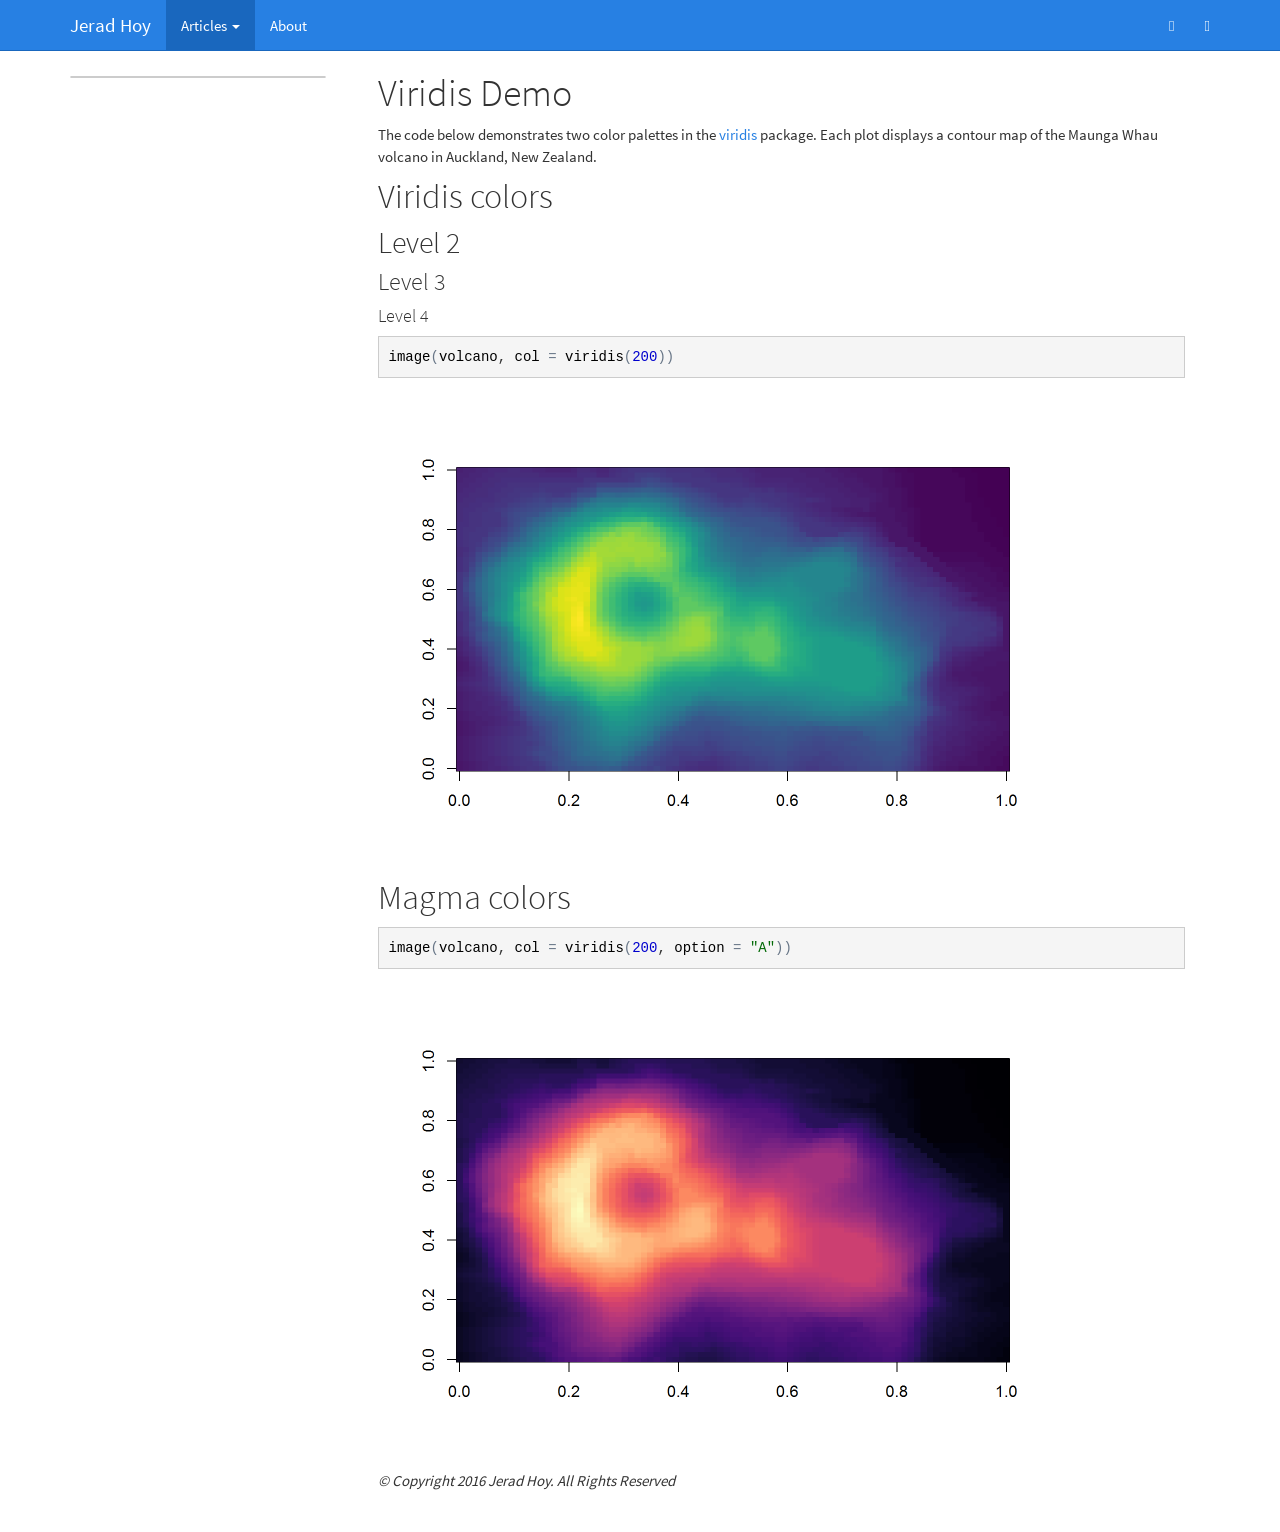
==== commit 1931bde2: "Removed Home tab, update index.html and about page" ====
--- a/1-example.html
+++ b/1-example.html
@@ -157,7 +157,7 @@
 <!-- tabsets -->
 <script>
 $(document).ready(function () {
-  window.buildTabsets("TOC");
+  window.buildTabsets("section-TOC");
 });
 </script>
 
@@ -176,7 +176,7 @@
 
     // establish options
     var options = {
-      selectors: "h1,h2,h3",
+      selectors: "h1,h2",
       theme: "bootstrap3",
       context: '.toc-content',
       hashGenerator: function (text) {
@@ -189,17 +189,17 @@
     options.smoothScroll = true;
 
     // tocify
-    var toc = $("#TOC").tocify(options).data("toc-tocify");
+    var toc = $("#section-TOC").tocify(options).data("toc-tocify");
 });
 </script>
 
 <style type="text/css">
 
-#TOC {
+#section-TOC {
   margin: 25px 0px 20px 0px;
 }
 @media (max-width: 768px) {
-#TOC {
+#section-TOC {
   position: relative;
   width: 100%;
 }
@@ -254,7 +254,7 @@
 <!-- setup 3col/9col grid for toc_float and main content  -->
 <div class="row-fluid">
 <div class="col-xs-12 col-sm-4 col-md-3">
-<div id="TOC" class="tocify">
+<div id="section-TOC" class="tocify">
 </div>
 </div>
 
@@ -275,10 +275,7 @@
     </div>
     <div id="navbar" class="navbar-collapse collapse">
       <ul class="nav navbar-nav">
-        <li>
-  <a href="index.html">Home</a>
-</li>
-<li class="dropdown">
+        <li class="dropdown">
   <a href="#" class="dropdown-toggle" data-toggle="dropdown" role="button" aria-expanded="false">
     Articles
      
@@ -287,6 +284,9 @@
   <ul class="dropdown-menu" role="menu">
     <li>
       <a href="4-shiny-dash.html">Sustainability Dashboard</a>
+    </li>
+    <li>
+      <a href="1-example.html">Viridis Example</a>
     </li>
   </ul>
 </li>
@@ -312,7 +312,7 @@
   </div><!--/.container -->
 </div><!--/.navbar -->
 
-<div class="fluid-row" id="header">
+<div class="fluid-row" id="section-header">
 
 
 
@@ -322,17 +322,27 @@
 
 
 <p>The code below demonstrates two color palettes in the <a href="https://github.com/sjmgarnier/viridis">viridis</a> package. Each plot displays a contour map of the Maunga Whau volcano in Auckland, New Zealand.</p>
-<div id="viridis-colors" class="section level2">
-<h2>Viridis colors</h2>
+<div id="section-viridis-colors" class="section level1">
+<h1>Viridis colors</h1>
+<div id="section-level-2" class="section level2">
+<h2>Level 2</h2>
+<div id="section-level-3" class="section level3">
+<h3>Level 3</h3>
+<div id="section-level-4" class="section level4">
+<h4>Level 4</h4>
 <pre class="r"><code>image(volcano, col = viridis(200))</code></pre>
+<p><img src="1-example_files/figure-html/unnamed-chunk-2-1.png" width="672" /></p>
+</div>
+</div>
+</div>
+</div>
+<div id="section-magma-colors" class="section level1">
+<h1>Magma colors</h1>
+<pre class="r"><code>image(volcano, col = viridis(200, option = &quot;A&quot;))</code></pre>
 <p><img src="1-example_files/figure-html/unnamed-chunk-3-1.png" width="672" /></p>
 </div>
-<div id="magma-colors" class="section level2">
-<h2>Magma colors</h2>
-<pre class="r"><code>image(volcano, col = viridis(200, option = &quot;A&quot;))</code></pre>
-<p><img src="1-example_files/figure-html/unnamed-chunk-4-1.png" width="672" /></p>
-</div>
-
+
+<em>© Copyright 2016 Jerad Hoy. All Rights Reserved</em>
 
 
 </div>
--- a/styles.css
+++ b/styles.css
@@ -1,67 +1,3 @@
 blockquote {
   font-style: italic
 }
-
-
-#footer {
-  font-family: "Helvetica Neue", Helvetica Neue, Helvetica, Arial, sans-serif;
-
-}
-
-#footer #content {
-  margin:0 auto;
-  max-width:850px;
-  padding:20px;
-
-  line-height:40px;
-}
-
-#footer #content #finePrint {
-  font-size: 11px;
-  font-style: italic;
-  color: gray;
-}
-
-#footer #content #social {
-  float:right;
-}
-
-#footer .socialIcon {
-  display:inline-block;
-  width:32px;
-  height:32px;
-  background-size: 100% 100%;
-  background-repeat:no-repeat;
-
-  vertical-align: middle;
-  opacity:.50;
-}
-
-#footer .socialIcon:hover {
-  opacity:1;
-}
-
-#footer .socialIcon.twitter {
-  background-image: url(../images/twitterLogo.svg);
-}
-
-#footer .socialIcon.gitHub {
-  background-image: url(../images/gitHubLogo.svg);
-}
-
-#footer .socialIcon.linkedIn {
-  background-image: url(../images/linkedIn.svg);
-}
-
-#footer .socialIcon.facebook {
-  background-image: url(../images/facebookLogo.svg);
-}
-
-#footer #finePrint a {
-  text-decoration: none;
-  color:#de6048;
-}
-
-#footer #finePrint a:hover {
-  text-decoration: underline;
-}
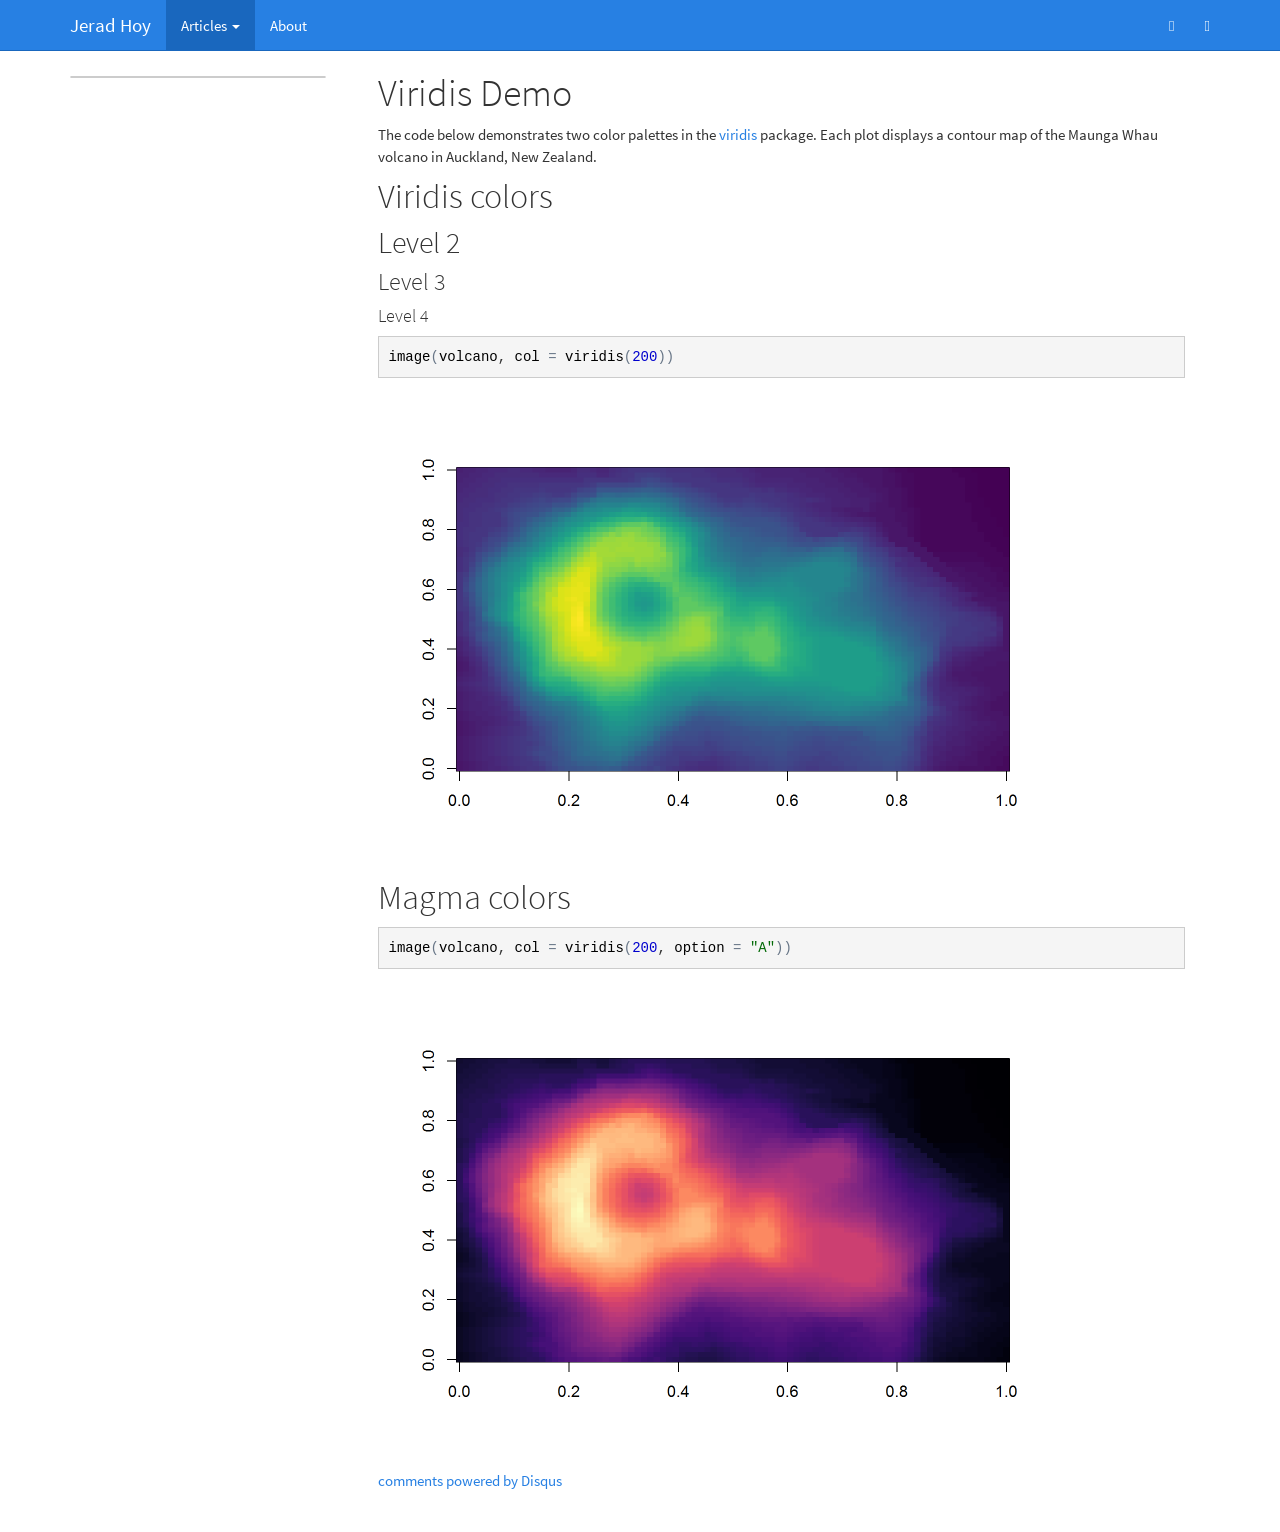
==== commit bb3579da: "Added commenting" ====
--- a/1-example.html
+++ b/1-example.html
@@ -342,7 +342,28 @@
 <p><img src="1-example_files/figure-html/unnamed-chunk-3-1.png" width="672" /></p>
 </div>
 
-<em>© Copyright 2016 Jerad Hoy. All Rights Reserved</em>
+<!-- disqus -->
+ <div id="disqus_thread" class="standardPadding"></div>
+    <script type="text/javascript">
+      $(document).ready(function() {
+        /* * * CONFIGURATION VARIABLES: EDIT BEFORE PASTING INTO YOUR WEBPAGE * * */
+        var disqus_shortname = 'jeradhoy'; // required: replace example with your forum shortname
+        /* * * DON'T EDIT BELOW THIS LINE * * */
+        (function() {
+            // create disqus script tag
+            var dsq = document.createElement('script'); dsq.type = 'text/javascript'; dsq.async = true;
+            dsq.src = '//' + disqus_shortname + '.disqus.com/embed.js';
+            // determine container
+            var container = document.getElementsByTagName('body')[0] || document.getElementsByTagName('head')[0];
+            // append script tag enclosed by google indexing suppression comment
+            container.appendChild(document.createComment('googleoff: index'));
+            container.appendChild(dsq);
+            container.appendChild(document.createComment('googleon: index'));
+        })();
+      });
+    </script>
+    <noscript>Please enable JavaScript to view the <a href="http://disqus.com/?ref_noscript">comments powered by Disqus.</a></noscript>
+    <a href="http://disqus.com" class="dsq-brlink">comments powered by <span class="logo-disqus">Disqus</span></a>
 
 
 </div>
--- a/styles.css
+++ b/styles.css
@@ -1,3 +1,3 @@
 blockquote {
   font-style: italic
-}
+}
